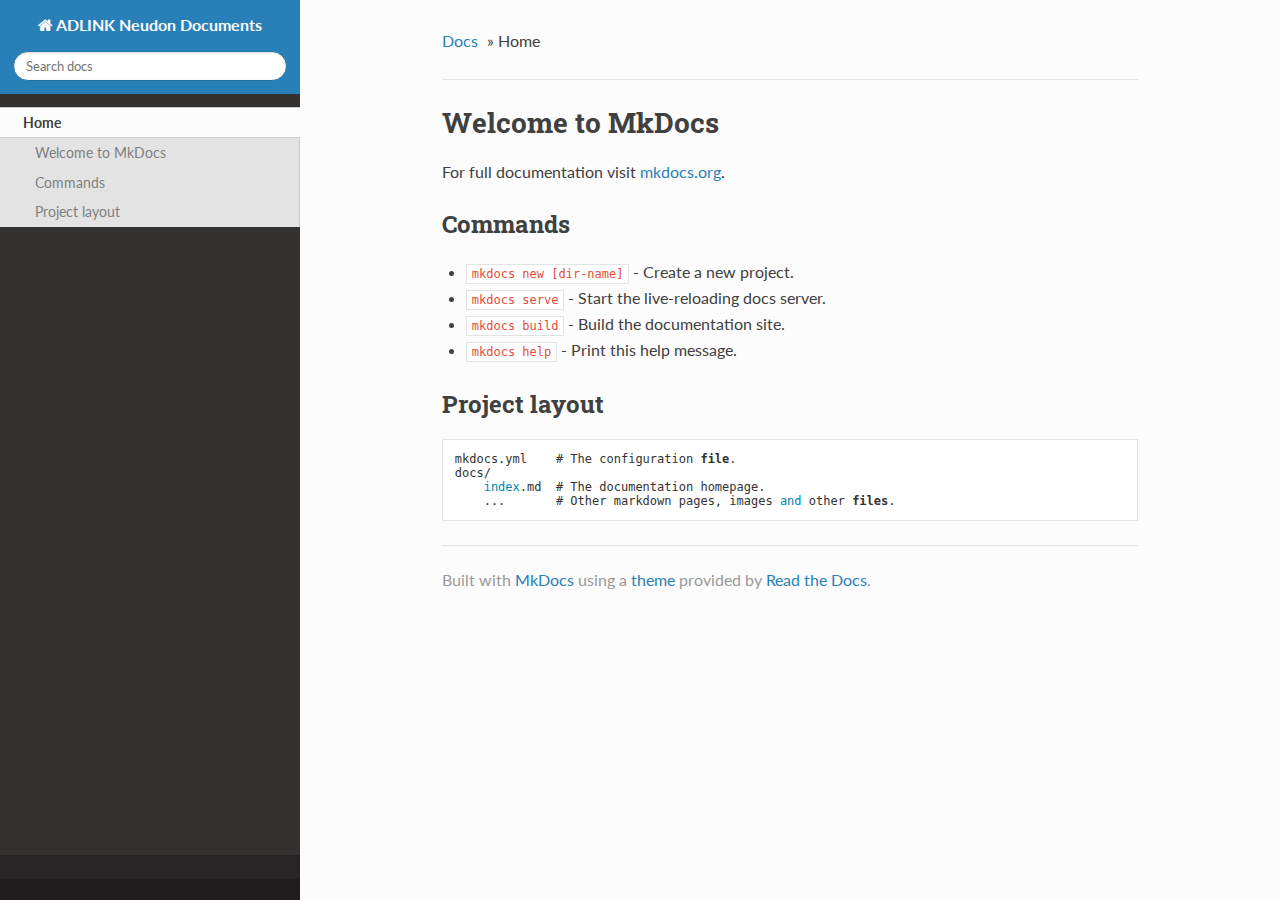
==== index.html @ 0095a9e8 "Deployed d534097 with MkDocs version: 0.17.3" ====
<!DOCTYPE html>
<!--[if IE 8]><html class="no-js lt-ie9" lang="en" > <![endif]-->
<!--[if gt IE 8]><!--> <html class="no-js" lang="en" > <!--<![endif]-->
<head>
  <meta charset="utf-8">
  <meta http-equiv="X-UA-Compatible" content="IE=edge">
  <meta name="viewport" content="width=device-width, initial-scale=1.0">
  <meta name="description" content="None">
  
  <link rel="shortcut icon" href="./img/favicon.ico">
  <title>Home - ADLINK Neudon Documents</title>
  <link href='https://fonts.googleapis.com/css?family=Lato:400,700|Roboto+Slab:400,700|Inconsolata:400,700' rel='stylesheet' type='text/css'>

  <link rel="stylesheet" href="./css/theme.css" type="text/css" />
  <link rel="stylesheet" href="./css/theme_extra.css" type="text/css" />
  <link rel="stylesheet" href="./css/highlight.css">
  
  <script>
    // Current page data
    var mkdocs_page_name = "Home";
    var mkdocs_page_input_path = "index.md";
    var mkdocs_page_url = "/";
  </script>
  
  <script src="./js/jquery-2.1.1.min.js"></script>
  <script src="./js/modernizr-2.8.3.min.js"></script>
  <script type="text/javascript" src="./js/highlight.pack.js"></script> 
  
</head>

<body class="wy-body-for-nav" role="document">

  <div class="wy-grid-for-nav">

    
    <nav data-toggle="wy-nav-shift" class="wy-nav-side stickynav">
      <div class="wy-side-nav-search">
        <a href="." class="icon icon-home"> ADLINK Neudon Documents</a>
        <div role="search">
  <form id ="rtd-search-form" class="wy-form" action="./search.html" method="get">
    <input type="text" name="q" placeholder="Search docs" />
  </form>
</div>
      </div>

      <div class="wy-menu wy-menu-vertical" data-spy="affix" role="navigation" aria-label="main navigation">
	<ul class="current">
	  
          
            <li class="toctree-l1 current">
		
    <a class="current" href=".">Home</a>
    <ul class="subnav">
            
    <li class="toctree-l2"><a href="#welcome-to-mkdocs">Welcome to MkDocs</a></li>
    
        <ul>
        
            <li><a class="toctree-l3" href="#commands">Commands</a></li>
        
            <li><a class="toctree-l3" href="#project-layout">Project layout</a></li>
        
        </ul>
    

    </ul>
	    </li>
          
        </ul>
      </div>
      &nbsp;
    </nav>

    <section data-toggle="wy-nav-shift" class="wy-nav-content-wrap">

      
      <nav class="wy-nav-top" role="navigation" aria-label="top navigation">
        <i data-toggle="wy-nav-top" class="fa fa-bars"></i>
        <a href=".">ADLINK Neudon Documents</a>
      </nav>

      
      <div class="wy-nav-content">
        <div class="rst-content">
          <div role="navigation" aria-label="breadcrumbs navigation">
  <ul class="wy-breadcrumbs">
    <li><a href=".">Docs</a> &raquo;</li>
    
      
    
    <li>Home</li>
    <li class="wy-breadcrumbs-aside">
      
    </li>
  </ul>
  <hr/>
</div>
          <div role="main">
            <div class="section">
              
                <h1 id="welcome-to-mkdocs">Welcome to MkDocs</h1>
<p>For full documentation visit <a href="http://mkdocs.org">mkdocs.org</a>.</p>
<h2 id="commands">Commands</h2>
<ul>
<li><code>mkdocs new [dir-name]</code> - Create a new project.</li>
<li><code>mkdocs serve</code> - Start the live-reloading docs server.</li>
<li><code>mkdocs build</code> - Build the documentation site.</li>
<li><code>mkdocs help</code> - Print this help message.</li>
</ul>
<h2 id="project-layout">Project layout</h2>
<pre><code>mkdocs.yml    # The configuration file.
docs/
    index.md  # The documentation homepage.
    ...       # Other markdown pages, images and other files.
</code></pre>
              
            </div>
          </div>
          <footer>
  

  <hr/>

  <div role="contentinfo">
    <!-- Copyright etc -->
    
  </div>

  Built with <a href="http://www.mkdocs.org">MkDocs</a> using a <a href="https://github.com/snide/sphinx_rtd_theme">theme</a> provided by <a href="https://readthedocs.org">Read the Docs</a>.
</footer>
      
        </div>
      </div>

    </section>

  </div>

  <div class="rst-versions" role="note" style="cursor: pointer">
    <span class="rst-current-version" data-toggle="rst-current-version">
      
      
      
    </span>
</div>
    <script>var base_url = '.';</script>
    <script src="./js/theme.js"></script>
      <script src="./search/require.js"></script>
      <script src="./search/search.js"></script>

</body>
</html>

<!--
MkDocs version : 0.17.3
Build Date UTC : 2018-05-11 03:32:54
-->
---- css/theme.css ----
/*
 * This file is copied from the upstream ReadTheDocs Sphinx
 * theme. To aid upgradability this file should *not* be edited.
 * modifications we need should be included in theme_extra.css.
 *
 * https://github.com/rtfd/readthedocs.org/blob/master/readthedocs/core/static/core/css/theme.css
 */

*{-webkit-box-sizing:border-box;-moz-box-sizing:border-box;box-sizing:border-box}article,aside,details,figcaption,figure,footer,header,hgroup,nav,section{display:block}audio,canvas,video{display:inline-block;*display:inline;*zoom:1}audio:not([controls]){display:none}[hidden]{display:none}*{-webkit-box-sizing:border-box;-moz-box-sizing:border-box;box-sizing:border-box}html{font-size:100%;-webkit-text-size-adjust:100%;-ms-text-size-adjust:100%}body{margin:0}a:hover,a:active{outline:0}abbr[title]{border-bottom:1px dotted}b,strong{font-weight:bold}blockquote{margin:0}dfn{font-style:italic}ins{background:#ff9;color:#000;text-decoration:none}mark{background:#ff0;color:#000;font-style:italic;font-weight:bold}pre,code,.rst-content tt,kbd,samp{font-family:monospace,serif;_font-family:"courier new",monospace;font-size:1em}pre{white-space:pre}q{quotes:none}q:before,q:after{content:"";content:none}small{font-size:85%}sub,sup{font-size:75%;line-height:0;position:relative;vertical-align:baseline}sup{top:-0.5em}sub{bottom:-0.25em}ul,ol,dl{margin:0;padding:0;list-style:none;list-style-image:none}li{list-style:none}dd{margin:0}img{border:0;-ms-interpolation-mode:bicubic;vertical-align:middle;max-width:100%}svg:not(:root){overflow:hidden}figure{margin:0}form{margin:0}fieldset{border:0;margin:0;padding:0}label{cursor:pointer}legend{border:0;*margin-left:-7px;padding:0;white-space:normal}button,input,select,textarea{font-size:100%;margin:0;vertical-align:baseline;*vertical-align:middle}button,input{line-height:normal}button,input[type="button"],input[type="reset"],input[type="submit"]{cursor:pointer;-webkit-appearance:button;*overflow:visible}button[disabled],input[disabled]{cursor:default}input[type="checkbox"],input[type="radio"]{box-sizing:border-box;padding:0;*width:13px;*height:13px}input[type="search"]{-webkit-appearance:textfield;-moz-box-sizing:content-box;-webkit-box-sizing:content-box;box-sizing:content-box}input[type="search"]::-webkit-search-decoration,input[type="search"]::-webkit-search-cancel-button{-webkit-appearance:none}button::-moz-focus-inner,input::-moz-focus-inner{border:0;padding:0}textarea{overflow:auto;vertical-align:top;resize:vertical}table{border-collapse:collapse;border-spacing:0}td{vertical-align:top}.chromeframe{margin:0.2em 0;background:#ccc;color:#000;padding:0.2em 0}.ir{display:block;border:0;text-indent:-999em;overflow:hidden;background-color:transparent;background-repeat:no-repeat;text-align:left;direction:ltr;*line-height:0}.ir br{display:none}.hidden{display:none !important;visibility:hidden}.visuallyhidden{border:0;clip:rect(0 0 0 0);height:1px;margin:-1px;overflow:hidden;padding:0;position:absolute;width:1px}.visuallyhidden.focusable:active,.visuallyhidden.focusable:focus{clip:auto;height:auto;margin:0;overflow:visible;position:static;width:auto}.invisible{visibility:hidden}.relative{position:relative}big,small{font-size:100%}@media print{html,body,section{background:none !important}*{box-shadow:none !important;text-shadow:none !important;filter:none !important;-ms-filter:none !important}a,a:visited{text-decoration:underline}.ir a:after,a[href^="javascript:"]:after,a[href^="#"]:after{content:""}pre,blockquote{page-break-inside:avoid}thead{display:table-header-group}tr,img{page-break-inside:avoid}img{max-width:100% !important}@page{margin:0.5cm}p,h2,h3{orphans:3;widows:3}h2,h3{page-break-after:avoid}}.fa:before,.rst-content .admonition-title:before,.rst-content h1 .headerlink:before,.rst-content h2 .headerlink:before,.rst-content h3 .headerlink:before,.rst-content h4 .headerlink:before,.rst-content h5 .headerlink:before,.rst-content h6 .headerlink:before,.rst-content dl dt .headerlink:before,.icon:before,.wy-dropdown .caret:before,.wy-inline-validate.wy-inline-validate-success .wy-input-context:before,.wy-inline-validate.wy-inline-validate-danger .wy-input-context:before,.wy-inline-validate.wy-inline-validate-warning .wy-input-context:before,.wy-inline-validate.wy-inline-validate-info .wy-input-context:before,.wy-alert,.rst-content .note,.rst-content .attention,.rst-content .caution,.rst-content .danger,.rst-content .error,.rst-content .hint,.rst-content .important,.rst-content .tip,.rst-content .warning,.rst-content .seealso,.rst-content .admonition-todo,.btn,input[type="text"],input[type="password"],input[type="email"],input[type="url"],input[type="date"],input[type="month"],input[type="time"],input[type="datetime"],input[type="datetime-local"],input[type="week"],input[type="number"],input[type="search"],input[type="tel"],input[type="color"],select,textarea,.wy-menu-vertical li.on a,.wy-menu-vertical li.current>a,.wy-side-nav-search>a,.wy-side-nav-search .wy-dropdown>a,.wy-nav-top a{-webkit-font-smoothing:antialiased}.clearfix{*zoom:1}.clearfix:before,.clearfix:after{display:table;content:""}.clearfix:after{clear:both}/*!
 *  Font Awesome 4.1.0 by @davegandy - http://fontawesome.io - @fontawesome
 *  License - http://fontawesome.io/license (Font: SIL OFL 1.1, CSS: MIT License)
 */@font-face{font-family:'FontAwesome';src:url("../fonts/fontawesome-webfont.eot?v=4.1.0");src:url("../fonts/fontawesome-webfont.eot?#iefix&v=4.1.0") format("embedded-opentype"),url("../fonts/fontawesome-webfont.woff?v=4.1.0") format("woff"),url("../fonts/fontawesome-webfont.ttf?v=4.1.0") format("truetype"),url("../fonts/fontawesome-webfont.svg?v=4.1.0#fontawesomeregular") format("svg");font-weight:normal;font-style:normal}.fa,.rst-content .admonition-title,.rst-content h1 .headerlink,.rst-content h2 .headerlink,.rst-content h3 .headerlink,.rst-content h4 .headerlink,.rst-content h5 .headerlink,.rst-content h6 .headerlink,.rst-content dl dt .headerlink,.icon{display:inline-block;font-family:FontAwesome;font-style:normal;font-weight:normal;line-height:1;-webkit-font-smoothing:antialiased;-moz-osx-font-smoothing:grayscale}.fa-lg{font-size:1.33333em;line-height:0.75em;vertical-align:-15%}.fa-2x{font-size:2em}.fa-3x{font-size:3em}.fa-4x{font-size:4em}.fa-5x{font-size:5em}.fa-fw{width:1.28571em;text-align:center}.fa-ul{padding-left:0;margin-left:2.14286em;list-style-type:none}.fa-ul>li{position:relative}.fa-li{position:absolute;left:-2.14286em;width:2.14286em;top:0.14286em;text-align:center}.fa-li.fa-lg{left:-1.85714em}.fa-border{padding:.2em .25em .15em;border:solid 0.08em #eee;border-radius:.1em}.pull-right{float:right}.pull-left{float:left}.fa.pull-left,.rst-content .pull-left.admonition-title,.rst-content h1 .pull-left.headerlink,.rst-content h2 .pull-left.headerlink,.rst-content h3 .pull-left.headerlink,.rst-content h4 .pull-left.headerlink,.rst-content h5 .pull-left.headerlink,.rst-content h6 .pull-left.headerlink,.rst-content dl dt .pull-left.headerlink,.pull-left.icon{margin-right:.3em}.fa.pull-right,.rst-content .pull-right.admonition-title,.rst-content h1 .pull-right.headerlink,.rst-content h2 .pull-right.headerlink,.rst-content h3 .pull-right.headerlink,.rst-content h4 .pull-right.headerlink,.rst-content h5 .pull-right.headerlink,.rst-content h6 .pull-right.headerlink,.rst-content dl dt .pull-right.headerlink,.pull-right.icon{margin-left:.3em}.fa-spin{-webkit-animation:spin 2s infinite linear;-moz-animation:spin 2s infinite linear;-o-animation:spin 2s infinite linear;animation:spin 2s infinite linear}@-moz-keyframes spin{0%{-moz-transform:rotate(0deg)}100%{-moz-transform:rotate(359deg)}}@-webkit-keyframes spin{0%{-webkit-transform:rotate(0deg)}100%{-webkit-transform:rotate(359deg)}}@-o-keyframes spin{0%{-o-transform:rotate(0deg)}100%{-o-transform:rotate(359deg)}}@keyframes spin{0%{-webkit-transform:rotate(0deg);transform:rotate(0deg)}100%{-webkit-transform:rotate(359deg);transform:rotate(359deg)}}.fa-rotate-90{filter:progid:DXImageTransform.Microsoft.BasicImage(rotation=1);-webkit-transform:rotate(90deg);-moz-transform:rotate(90deg);-ms-transform:rotate(90deg);-o-transform:rotate(90deg);transform:rotate(90deg)}.fa-rotate-180{filter:progid:DXImageTransform.Microsoft.BasicImage(rotation=2);-webkit-transform:rotate(180deg);-moz-transform:rotate(180deg);-ms-transform:rotate(180deg);-o-transform:rotate(180deg);transform:rotate(180deg)}.fa-rotate-270{filter:progid:DXImageTransform.Microsoft.BasicImage(rotation=3);-webkit-transform:rotate(270deg);-moz-transform:rotate(270deg);-ms-transform:rotate(270deg);-o-transform:rotate(270deg);transform:rotate(270deg)}.fa-flip-horizontal{filter:progid:DXImageTransform.Microsoft.BasicImage(rotation=0);-webkit-transform:scale(-1, 1);-moz-transform:scale(-1, 1);-ms-transform:scale(-1, 1);-o-transform:scale(-1, 1);transform:scale(-1, 1)}.fa-flip-vertical{filter:progid:DXImageTransform.Microsoft.BasicImage(rotation=2);-webkit-transform:scale(1, -1);-moz-transform:scale(1, -1);-ms-transform:scale(1, -1);-o-transform:scale(1, -1);transform:scale(1, -1)}.fa-stack{position:relative;display:inline-block;width:2em;height:2em;line-height:2em;vertical-align:middle}.fa-stack-1x,.fa-stack-2x{position:absolute;left:0;width:100%;text-align:center}.fa-stack-1x{line-height:inherit}.fa-stack-2x{font-size:2em}.fa-inverse{color:#fff}.fa-glass:before{content:""}.fa-music:before{content:""}.fa-search:before,.icon-search:before{content:""}.fa-envelope-o:before{content:""}.fa-heart:before{content:""}.fa-star:before{content:""}.fa-star-o:before{content:""}.fa-user:before{content:""}.fa-film:before{content:""}.fa-th-large:before{content:""}.fa-th:before{content:""}.fa-th-list:before{content:""}.fa-check:before{content:""}.fa-times:before{content:""}.fa-search-plus:before{content:""}.fa-search-minus:before{content:""}.fa-power-off:before{content:""}.fa-signal:before{content:""}.fa-gear:before,.fa-cog:before{content:""}.fa-trash-o:before{content:""}.fa-home:before,.icon-home:before{content:""}.fa-file-o:before{content:""}.fa-clock-o:before{content:""}.fa-road:before{content:""}.fa-download:before{content:""}.fa-arrow-circle-o-down:before{content:""}.fa-arrow-circle-o-up:before{content:""}.fa-inbox:before{content:""}.fa-play-circle-o:before{content:""}.fa-rotate-right:before,.fa-repeat:before{content:""}.fa-refresh:before{content:""}.fa-list-alt:before{content:""}.fa-lock:before{content:""}.fa-flag:before{content:""}.fa-headphones:before{content:""}.fa-volume-off:before{content:""}.fa-volume-down:before{content:""}.fa-volume-up:before{content:""}.fa-qrcode:before{content:""}.fa-barcode:before{content:""}.fa-tag:before{content:""}.fa-tags:before{content:""}.fa-book:before,.icon-book:before{content:""}.fa-bookmark:before{content:""}.fa-print:before{content:""}.fa-camera:before{content:""}.fa-font:before{content:""}.fa-bold:before{content:""}.fa-italic:before{content:""}.fa-text-height:before{content:""}.fa-text-width:before{content:""}.fa-align-left:before{content:""}.fa-align-center:before{content:""}.fa-align-right:before{content:""}.fa-align-justify:before{content:""}.fa-list:before{content:""}.fa-dedent:before,.fa-outdent:before{content:""}.fa-indent:before{content:""}.fa-video-camera:before{content:""}.fa-photo:before,.fa-image:before,.fa-picture-o:before{content:""}.fa-pencil:before{content:""}.fa-map-marker:before{content:""}.fa-adjust:before{content:""}.fa-tint:before{content:""}.fa-edit:before,.fa-pencil-square-o:before{content:""}.fa-share-square-o:before{content:""}.fa-check-square-o:before{content:""}.fa-arrows:before{content:""}.fa-step-backward:before{content:""}.fa-fast-backward:before{content:""}.fa-backward:before{content:""}.fa-play:before{content:""}.fa-pause:before{content:""}.fa-stop:before{content:""}.fa-forward:before{content:""}.fa-fast-forward:before{content:""}.fa-step-forward:before{content:""}.fa-eject:before{content:""}.fa-chevron-left:before{content:""}.fa-chevron-right:before{content:""}.fa-plus-circle:before{content:""}.fa-minus-circle:before{content:""}.fa-times-circle:before,.wy-inline-validate.wy-inline-validate-danger .wy-input-context:before{content:""}.fa-check-circle:before,.wy-inline-validate.wy-inline-validate-success .wy-input-context:before{content:""}.fa-question-circle:before{content:""}.fa-info-circle:before{content:""}.fa-crosshairs:before{content:""}.fa-times-circle-o:before{content:""}.fa-check-circle-o:before{content:""}.fa-ban:before{content:""}.fa-arrow-left:before{content:""}.fa-arrow-right:before{content:""}.fa-arrow-up:before{content:""}.fa-arrow-down:before{content:""}.fa-mail-forward:before,.fa-share:before{content:""}.fa-expand:before{content:""}.fa-compress:before{content:""}.fa-plus:before{content:""}.fa-minus:before{content:""}.fa-asterisk:before{content:""}.fa-exclamation-circle:before,.wy-inline-validate.wy-inline-validate-warning .wy-input-context:before,.wy-inline-validate.wy-inline-validate-info .wy-input-context:before,.rst-content .admonition-title:before{content:""}.fa-gift:before{content:""}.fa-leaf:before{content:""}.fa-fire:before,.icon-fire:before{content:""}.fa-eye:before{content:""}.fa-eye-slash:before{content:""}.fa-warning:before,.fa-exclamation-triangle:before{content:""}.fa-plane:before{content:""}.fa-calendar:before{content:""}.fa-random:before{content:""}.fa-comment:before{content:""}.fa-magnet:before{content:""}.fa-chevron-up:before{content:""}.fa-chevron-down:before{content:""}.fa-retweet:before{content:""}.fa-shopping-cart:before{content:""}.fa-folder:before{content:""}.fa-folder-open:before{content:""}.fa-arrows-v:before{content:""}.fa-arrows-h:before{content:""}.fa-bar-chart-o:before{content:""}.fa-twitter-square:before{content:""}.fa-facebook-square:before{content:""}.fa-camera-retro:before{content:""}.fa-key:before{content:""}.fa-gears:before,.fa-cogs:before{content:""}.fa-comments:before{content:""}.fa-thumbs-o-up:before{content:""}.fa-thumbs-o-down:before{content:""}.fa-star-half:before{content:""}.fa-heart-o:before{content:""}.fa-sign-out:before{content:""}.fa-linkedin-square:before{content:""}.fa-thumb-tack:before{content:""}.fa-external-link:before{content:""}.fa-sign-in:before{content:""}.fa-trophy:before{content:""}.fa-github-square:before{content:""}.fa-upload:before{content:""}.fa-lemon-o:before{content:""}.fa-phone:before{content:""}.fa-square-o:before{content:""}.fa-bookmark-o:before{content:""}.fa-phone-square:before{content:""}.fa-twitter:before{content:""}.fa-facebook:before{content:""}.fa-github:before,.icon-github:before{content:""}.fa-unlock:before{content:""}.fa-credit-card:before{content:""}.fa-rss:before{content:""}.fa-hdd-o:before{content:""}.fa-bullhorn:before{content:""}.fa-bell:before{content:""}.fa-certificate:before{content:""}.fa-hand-o-right:before{content:""}.fa-hand-o-left:before{content:""}.fa-hand-o-up:before{content:""}.fa-hand-o-down:before{content:""}.fa-arrow-circle-left:before,.icon-circle-arrow-left:before{content:""}.fa-arrow-circle-right:before,.icon-circle-arrow-right:before{content:""}.fa-arrow-circle-up:before{content:""}.fa-arrow-circle-down:before{content:""}.fa-globe:before{content:""}.fa-wrench:before{content:""}.fa-tasks:before{content:""}.fa-filter:before{content:""}.fa-briefcase:before{content:""}.fa-arrows-alt:before{content:""}.fa-group:before,.fa-users:before{content:""}.fa-chain:before,.fa-link:before,.icon-link:before{content:""}.fa-cloud:before{content:""}.fa-flask:before{content:""}.fa-cut:before,.fa-scissors:before{content:""}.fa-copy:before,.fa-files-o:before{content:""}.fa-paperclip:before{content:""}.fa-save:before,.fa-floppy-o:before{content:""}.fa-square:before{content:""}.fa-navicon:before,.fa-reorder:before,.fa-bars:before{content:""}.fa-list-ul:before{content:""}.fa-list-ol:before{content:""}.fa-strikethrough:before{content:""}.fa-underline:before{content:""}.fa-table:before{content:""}.fa-magic:before{content:""}.fa-truck:before{content:""}.fa-pinterest:before{content:""}.fa-pinterest-square:before{content:""}.fa-google-plus-square:before{content:""}.fa-google-plus:before{content:""}.fa-money:before{content:""}.fa-caret-down:before,.wy-dropdown .caret:before,.icon-caret-down:before{content:""}.fa-caret-up:before{content:""}.fa-caret-left:before{content:""}.fa-caret-right:before{content:""}.fa-columns:before{content:""}.fa-unsorted:before,.fa-sort:before{content:""}.fa-sort-down:before,.fa-sort-desc:before{content:""}.fa-sort-up:before,.fa-sort-asc:before{content:""}.fa-envelope:before{content:""}.fa-linkedin:before{content:""}.fa-rotate-left:before,.fa-undo:before{content:""}.fa-legal:before,.fa-gavel:before{content:""}.fa-dashboard:before,.fa-tachometer:before{content:""}.fa-comment-o:before{content:""}.fa-comments-o:before{content:""}.fa-flash:before,.fa-bolt:before{content:""}.fa-sitemap:before{content:""}.fa-umbrella:before{content:""}.fa-paste:before,.fa-clipboard:before{content:""}.fa-lightbulb-o:before{content:""}.fa-exchange:before{content:""}.fa-cloud-download:before{content:""}.fa-cloud-upload:before{content:""}.fa-user-md:before{content:""}.fa-stethoscope:before{content:""}.fa-suitcase:before{content:""}.fa-bell-o:before{content:""}.fa-coffee:before{content:""}.fa-cutlery:before{content:""}.fa-file-text-o:before{content:""}.fa-building-o:before{content:""}.fa-hospital-o:before{content:""}.fa-ambulance:before{content:""}.fa-medkit:before{content:""}.fa-fighter-jet:before{content:""}.fa-beer:before{content:""}.fa-h-square:before{content:""}.fa-plus-square:before{content:""}.fa-angle-double-left:before{content:""}.fa-angle-double-right:before{content:""}.fa-angle-double-up:before{content:""}.fa-angle-double-down:before{content:""}.fa-angle-left:before{content:""}.fa-angle-right:before{content:""}.fa-angle-up:before{content:""}.fa-angle-down:before{content:""}.fa-desktop:before{content:""}.fa-laptop:before{content:""}.fa-tablet:before{content:""}.fa-mobile-phone:before,.fa-mobile:before{content:""}.fa-circle-o:before{content:""}.fa-quote-left:before{content:""}.fa-quote-right:before{content:""}.fa-spinner:before{content:""}.fa-circle:before{content:""}.fa-mail-reply:before,.fa-reply:before{content:""}.fa-github-alt:before{content:""}.fa-folder-o:before{content:""}.fa-folder-open-o:before{content:""}.fa-smile-o:before{content:""}.fa-frown-o:before{content:""}.fa-meh-o:before{content:""}.fa-gamepad:before{content:""}.fa-keyboard-o:before{content:""}.fa-flag-o:before{content:""}.fa-flag-checkered:before{content:""}.fa-terminal:before{content:""}.fa-code:before{content:""}.fa-mail-reply-all:before,.fa-reply-all:before{content:""}.fa-star-half-empty:before,.fa-star-half-full:before,.fa-star-half-o:before{content:""}.fa-location-arrow:before{content:""}.fa-crop:before{content:""}.fa-code-fork:before{content:""}.fa-unlink:before,.fa-chain-broken:before{content:""}.fa-question:before{content:""}.fa-info:before{content:""}.fa-exclamation:before{content:""}.fa-superscript:before{content:""}.fa-subscript:before{content:""}.fa-eraser:before{content:""}.fa-puzzle-piece:before{content:""}.fa-microphone:before{content:""}.fa-microphone-slash:before{content:""}.fa-shield:before{content:""}.fa-calendar-o:before{content:""}.fa-fire-extinguisher:before{content:""}.fa-rocket:before{content:""}.fa-maxcdn:before{content:""}.fa-chevron-circle-left:before{content:""}.fa-chevron-circle-right:before{content:""}.fa-chevron-circle-up:before{content:""}.fa-chevron-circle-down:before{content:""}.fa-html5:before{content:""}.fa-css3:before{content:""}.fa-anchor:before{content:""}.fa-unlock-alt:before{content:""}.fa-bullseye:before{content:""}.fa-ellipsis-h:before{content:""}.fa-ellipsis-v:before{content:""}.fa-rss-square:before{content:""}.fa-play-circle:before{content:""}.fa-ticket:before{content:""}.fa-minus-square:before{content:""}.fa-minus-square-o:before{content:""}.fa-level-up:before{content:""}.fa-level-down:before{content:""}.fa-check-square:before{content:""}.fa-pencil-square:before{content:""}.fa-external-link-square:before{content:""}.fa-share-square:before{content:""}.fa-compass:before{content:""}.fa-toggle-down:before,.fa-caret-square-o-down:before{content:""}.fa-toggle-up:before,.fa-caret-square-o-up:before{content:""}.fa-toggle-right:before,.fa-caret-square-o-right:before{content:""}.fa-euro:before,.fa-eur:before{content:""}.fa-gbp:before{content:""}.fa-dollar:before,.fa-usd:before{content:""}.fa-rupee:before,.fa-inr:before{content:""}.fa-cny:before,.fa-rmb:before,.fa-yen:before,.fa-jpy:before{content:""}.fa-ruble:before,.fa-rouble:before,.fa-rub:before{content:""}.fa-won:before,.fa-krw:before{content:""}.fa-bitcoin:before,.fa-btc:before{content:""}.fa-file:before{content:""}.fa-file-text:before{content:""}.fa-sort-alpha-asc:before{content:""}.fa-sort-alpha-desc:before{content:""}.fa-sort-amount-asc:before{content:""}.fa-sort-amount-desc:before{content:""}.fa-sort-numeric-asc:before{content:""}.fa-sort-numeric-desc:before{content:""}.fa-thumbs-up:before{content:""}.fa-thumbs-down:before{content:""}.fa-youtube-square:before{content:""}.fa-youtube:before{content:""}.fa-xing:before{content:""}.fa-xing-square:before{content:""}.fa-youtube-play:before{content:""}.fa-dropbox:before{content:""}.fa-stack-overflow:before{content:""}.fa-instagram:before{content:""}.fa-flickr:before{content:""}.fa-adn:before{content:""}.fa-bitbucket:before,.icon-bitbucket:before{content:""}.fa-bitbucket-square:before{content:""}.fa-tumblr:before{content:""}.fa-tumblr-square:before{content:""}.fa-long-arrow-down:before{content:""}.fa-long-arrow-up:before{content:""}.fa-long-arrow-left:before{content:""}.fa-long-arrow-right:before{content:""}.fa-apple:before{content:""}.fa-windows:before{content:""}.fa-android:before{content:""}.fa-linux:before{content:""}.fa-dribbble:before{content:""}.fa-skype:before{content:""}.fa-foursquare:before{content:""}.fa-trello:before{content:""}.fa-female:before{content:""}.fa-male:before{content:""}.fa-gittip:before{content:""}.fa-sun-o:before{content:""}.fa-moon-o:before{content:""}.fa-archive:before{content:""}.fa-bug:before{content:""}.fa-vk:before{content:""}.fa-weibo:before{content:""}.fa-renren:before{content:""}.fa-pagelines:before{content:""}.fa-stack-exchange:before{content:""}.fa-arrow-circle-o-right:before{content:""}.fa-arrow-circle-o-left:before{content:""}.fa-toggle-left:before,.fa-caret-square-o-left:before{content:""}.fa-dot-circle-o:before{content:""}.fa-wheelchair:before{content:""}.fa-vimeo-square:before{content:""}.fa-turkish-lira:before,.fa-try:before{content:""}.fa-plus-square-o:before{content:""}.fa-space-shuttle:before{content:""}.fa-slack:before{content:""}.fa-envelope-square:before{content:""}.fa-wordpress:before{content:""}.fa-openid:before{content:""}.fa-institution:before,.fa-bank:before,.fa-university:before{content:""}.fa-mortar-board:before,.fa-graduation-cap:before{content:""}.fa-yahoo:before{content:""}.fa-google:before{content:""}.fa-reddit:before{content:""}.fa-reddit-square:before{content:""}.fa-stumbleupon-circle:before{content:""}.fa-stumbleupon:before{content:""}.fa-delicious:before{content:""}.fa-digg:before{content:""}.fa-pied-piper-square:before,.fa-pied-piper:before{content:""}.fa-pied-piper-alt:before{content:""}.fa-drupal:before{content:""}.fa-joomla:before{content:""}.fa-language:before{content:""}.fa-fax:before{content:""}.fa-building:before{content:""}.fa-child:before{content:""}.fa-paw:before{content:""}.fa-spoon:before{content:""}.fa-cube:before{content:""}.fa-cubes:before{content:""}.fa-behance:before{content:""}.fa-behance-square:before{content:""}.fa-steam:before{content:""}.fa-steam-square:before{content:""}.fa-recycle:before{content:""}.fa-automobile:before,.fa-car:before{content:""}.fa-cab:before,.fa-taxi:before{content:""}.fa-tree:before{content:""}.fa-spotify:before{content:""}.fa-deviantart:before{content:""}.fa-soundcloud:before{content:""}.fa-database:before{content:""}.fa-file-pdf-o:before{content:""}.fa-file-word-o:before{content:""}.fa-file-excel-o:before{content:""}.fa-file-powerpoint-o:before{content:""}.fa-file-photo-o:before,.fa-file-picture-o:before,.fa-file-image-o:before{content:""}.fa-file-zip-o:before,.fa-file-archive-o:before{content:""}.fa-file-sound-o:before,.fa-file-audio-o:before{content:""}.fa-file-movie-o:before,.fa-file-video-o:before{content:""}.fa-file-code-o:before{content:""}.fa-vine:before{content:""}.fa-codepen:before{content:""}.fa-jsfiddle:before{content:""}.fa-life-bouy:before,.fa-life-saver:before,.fa-support:before,.fa-life-ring:before{content:""}.fa-circle-o-notch:before{content:""}.fa-ra:before,.fa-rebel:before{content:""}.fa-ge:before,.fa-empire:before{content:""}.fa-git-square:before{content:""}.fa-git:before{content:""}.fa-hacker-news:before{content:""}.fa-tencent-weibo:before{content:""}.fa-qq:before{content:""}.fa-wechat:before,.fa-weixin:before{content:""}.fa-send:before,.fa-paper-plane:before{content:""}.fa-send-o:before,.fa-paper-plane-o:before{content:""}.fa-history:before{content:""}.fa-circle-thin:before{content:""}.fa-header:before{content:""}.fa-paragraph:before{content:""}.fa-sliders:before{content:""}.fa-share-alt:before{content:""}.fa-share-alt-square:before{content:""}.fa-bomb:before{content:""}.fa,.rst-content .admonition-title,.rst-content h1 .headerlink,.rst-content h2 .headerlink,.rst-content h3 .headerlink,.rst-content h4 .headerlink,.rst-content h5 .headerlink,.rst-content h6 .headerlink,.rst-content dl dt .headerlink,.icon,.wy-dropdown .caret,.wy-inline-validate.wy-inline-validate-success .wy-input-context,.wy-inline-validate.wy-inline-validate-danger .wy-input-context,.wy-inline-validate.wy-inline-validate-warning .wy-input-context,.wy-inline-validate.wy-inline-validate-info .wy-input-context{font-family:inherit}.fa:before,.rst-content .admonition-title:before,.rst-content h1 .headerlink:before,.rst-content h2 .headerlink:before,.rst-content h3 .headerlink:before,.rst-content h4 .headerlink:before,.rst-content h5 .headerlink:before,.rst-content h6 .headerlink:before,.rst-content dl dt .headerlink:before,.icon:before,.wy-dropdown .caret:before,.wy-inline-validate.wy-inline-validate-success .wy-input-context:before,.wy-inline-validate.wy-inline-validate-danger .wy-input-context:before,.wy-inline-validate.wy-inline-validate-warning .wy-input-context:before,.wy-inline-validate.wy-inline-validate-info .wy-input-context:before{font-family:"FontAwesome";display:inline-block;font-style:normal;font-weight:normal;line-height:1;text-decoration:inherit}a .fa,a .rst-content .admonition-title,.rst-content a .admonition-title,a .rst-content h1 .headerlink,.rst-content h1 a .headerlink,a .rst-content h2 .headerlink,.rst-content h2 a .headerlink,a .rst-content h3 .headerlink,.rst-content h3 a .headerlink,a .rst-content h4 .headerlink,.rst-content h4 a .headerlink,a .rst-content h5 .headerlink,.rst-content h5 a .headerlink,a .rst-content h6 .headerlink,.rst-content h6 a .headerlink,a .rst-content dl dt .headerlink,.rst-content dl dt a .headerlink,a .icon{display:inline-block;text-decoration:inherit}.btn .fa,.btn .rst-content .admonition-title,.rst-content .btn .admonition-title,.btn .rst-content h1 .headerlink,.rst-content h1 .btn .headerlink,.btn .rst-content h2 .headerlink,.rst-content h2 .btn .headerlink,.btn .rst-content h3 .headerlink,.rst-content h3 .btn .headerlink,.btn .rst-content h4 .headerlink,.rst-content h4 .btn .headerlink,.btn .rst-content h5 .headerlink,.rst-content h5 .btn .headerlink,.btn .rst-content h6 .headerlink,.rst-content h6 .btn .headerlink,.btn .rst-content dl dt .headerlink,.rst-content dl dt .btn .headerlink,.btn .icon,.nav .fa,.nav .rst-content .admonition-title,.rst-content .nav .admonition-title,.nav .rst-content h1 .headerlink,.rst-content h1 .nav .headerlink,.nav .rst-content h2 .headerlink,.rst-content h2 .nav .headerlink,.nav .rst-content h3 .headerlink,.rst-content h3 .nav .headerlink,.nav .rst-content h4 .headerlink,.rst-content h4 .nav .headerlink,.nav .rst-content h5 .headerlink,.rst-content h5 .nav .headerlink,.nav .rst-content h6 .headerlink,.rst-content h6 .nav .headerlink,.nav .rst-content dl dt .headerlink,.rst-content dl dt .nav .headerlink,.nav .icon{display:inline}.btn .fa.fa-large,.btn .rst-content .fa-large.admonition-title,.rst-content .btn .fa-large.admonition-title,.btn .rst-content h1 .fa-large.headerlink,.rst-content h1 .btn .fa-large.headerlink,.btn .rst-content h2 .fa-large.headerlink,.rst-content h2 .btn .fa-large.headerlink,.btn .rst-content h3 .fa-large.headerlink,.rst-content h3 .btn .fa-large.headerlink,.btn .rst-content h4 .fa-large.headerlink,.rst-content h4 .btn .fa-large.headerlink,.btn .rst-content h5 .fa-large.headerlink,.rst-content h5 .btn .fa-large.headerlink,.btn .rst-content h6 .fa-large.headerlink,.rst-content h6 .btn .fa-large.headerlink,.btn .rst-content dl dt .fa-large.headerlink,.rst-content dl dt .btn .fa-large.headerlink,.btn .fa-large.icon,.nav .fa.fa-large,.nav .rst-content .fa-large.admonition-title,.rst-content .nav .fa-large.admonition-title,.nav .rst-content h1 .fa-large.headerlink,.rst-content h1 .nav .fa-large.headerlink,.nav .rst-content h2 .fa-large.headerlink,.rst-content h2 .nav .fa-large.headerlink,.nav .rst-content h3 .fa-large.headerlink,.rst-content h3 .nav .fa-large.headerlink,.nav .rst-content h4 .fa-large.headerlink,.rst-content h4 .nav .fa-large.headerlink,.nav .rst-content h5 .fa-large.headerlink,.rst-content h5 .nav .fa-large.headerlink,.nav .rst-content h6 .fa-large.headerlink,.rst-content h6 .nav .fa-large.headerlink,.nav .rst-content dl dt .fa-large.headerlink,.rst-content dl dt .nav .fa-large.headerlink,.nav .fa-large.icon{line-height:0.9em}.btn .fa.fa-spin,.btn .rst-content .fa-spin.admonition-title,.rst-content .btn .fa-spin.admonition-title,.btn .rst-content h1 .fa-spin.headerlink,.rst-content h1 .btn .fa-spin.headerlink,.btn .rst-content h2 .fa-spin.headerlink,.rst-content h2 .btn .fa-spin.headerlink,.btn .rst-content h3 .fa-spin.headerlink,.rst-content h3 .btn .fa-spin.headerlink,.btn .rst-content h4 .fa-spin.headerlink,.rst-content h4 .btn .fa-spin.headerlink,.btn .rst-content h5 .fa-spin.headerlink,.rst-content h5 .btn .fa-spin.headerlink,.btn .rst-content h6 .fa-spin.headerlink,.rst-content h6 .btn .fa-spin.headerlink,.btn .rst-content dl dt .fa-spin.headerlink,.rst-content dl dt .btn .fa-spin.headerlink,.btn .fa-spin.icon,.nav .fa.fa-spin,.nav .rst-content .fa-spin.admonition-title,.rst-content .nav .fa-spin.admonition-title,.nav .rst-content h1 .fa-spin.headerlink,.rst-content h1 .nav .fa-spin.headerlink,.nav .rst-content h2 .fa-spin.headerlink,.rst-content h2 .nav .fa-spin.headerlink,.nav .rst-content h3 .fa-spin.headerlink,.rst-content h3 .nav .fa-spin.headerlink,.nav .rst-content h4 .fa-spin.headerlink,.rst-content h4 .nav .fa-spin.headerlink,.nav .rst-content h5 .fa-spin.headerlink,.rst-content h5 .nav .fa-spin.headerlink,.nav .rst-content h6 .fa-spin.headerlink,.rst-content h6 .nav .fa-spin.headerlink,.nav .rst-content dl dt .fa-spin.headerlink,.rst-content dl dt .nav .fa-spin.headerlink,.nav .fa-spin.icon{display:inline-block}.btn.fa:before,.rst-content .btn.admonition-title:before,.rst-content h1 .btn.headerlink:before,.rst-content h2 .btn.headerlink:before,.rst-content h3 .btn.headerlink:before,.rst-content h4 .btn.headerlink:before,.rst-content h5 .btn.headerlink:before,.rst-content h6 .btn.headerlink:before,.rst-content dl dt .btn.headerlink:before,.btn.icon:before{opacity:0.5;-webkit-transition:opacity 0.05s ease-in;-moz-transition:opacity 0.05s ease-in;transition:opacity 0.05s ease-in}.btn.fa:hover:before,.rst-content .btn.admonition-title:hover:before,.rst-content h1 .btn.headerlink:hover:before,.rst-content h2 .btn.headerlink:hover:before,.rst-content h3 .btn.headerlink:hover:before,.rst-content h4 .btn.headerlink:hover:before,.rst-content h5 .btn.headerlink:hover:before,.rst-content h6 .btn.headerlink:hover:before,.rst-content dl dt .btn.headerlink:hover:before,.btn.icon:hover:before{opacity:1}.btn-mini .fa:before,.btn-mini .rst-content .admonition-title:before,.rst-content .btn-mini .admonition-title:before,.btn-mini .rst-content h1 .headerlink:before,.rst-content h1 .btn-mini .headerlink:before,.btn-mini .rst-content h2 .headerlink:before,.rst-content h2 .btn-mini .headerlink:before,.btn-mini .rst-content h3 .headerlink:before,.rst-content h3 .btn-mini .headerlink:before,.btn-mini .rst-content h4 .headerlink:before,.rst-content h4 .btn-mini .headerlink:before,.btn-mini .rst-content h5 .headerlink:before,.rst-content h5 .btn-mini .headerlink:before,.btn-mini .rst-content h6 .headerlink:before,.rst-content h6 .btn-mini .headerlink:before,.btn-mini .rst-content dl dt .headerlink:before,.rst-content dl dt .btn-mini .headerlink:before,.btn-mini .icon:before{font-size:14px;vertical-align:-15%}.wy-alert,.rst-content .note,.rst-content .attention,.rst-content .caution,.rst-content .danger,.rst-content .error,.rst-content .hint,.rst-content .important,.rst-content .tip,.rst-content .warning,.rst-content .seealso,.rst-content .admonition-todo{padding:12px;line-height:24px;margin-bottom:24px;background:#e7f2fa}.wy-alert-title,.rst-content .admonition-title{color:#fff;font-weight:bold;display:block;color:#fff;background:#6ab0de;margin:-12px;padding:6px 12px;margin-bottom:12px}.wy-alert.wy-alert-danger,.rst-content .wy-alert-danger.note,.rst-content .wy-alert-danger.attention,.rst-content .wy-alert-danger.caution,.rst-content .danger,.rst-content .error,.rst-content .wy-alert-danger.hint,.rst-content .wy-alert-danger.important,.rst-content .wy-alert-danger.tip,.rst-content .wy-alert-danger.warning,.rst-content .wy-alert-danger.seealso,.rst-content .wy-alert-danger.admonition-todo{background:#fdf3f2}.wy-alert.wy-alert-danger .wy-alert-title,.rst-content .wy-alert-danger.note .wy-alert-title,.rst-content .wy-alert-danger.attention .wy-alert-title,.rst-content .wy-alert-danger.caution .wy-alert-title,.rst-content .danger .wy-alert-title,.rst-content .error .wy-alert-title,.rst-content .wy-alert-danger.hint .wy-alert-title,.rst-content .wy-alert-danger.important .wy-alert-title,.rst-content .wy-alert-danger.tip .wy-alert-title,.rst-content .wy-alert-danger.warning .wy-alert-title,.rst-content .wy-alert-danger.seealso .wy-alert-title,.rst-content .wy-alert-danger.admonition-todo .wy-alert-title,.wy-alert.wy-alert-danger .rst-content .admonition-title,.rst-content .wy-alert.wy-alert-danger .admonition-title,.rst-content .wy-alert-danger.note .admonition-title,.rst-content .wy-alert-danger.attention .admonition-title,.rst-content .wy-alert-danger.caution .admonition-title,.rst-content .danger .admonition-title,.rst-content .error .admonition-title,.rst-content .wy-alert-danger.hint .admonition-title,.rst-content .wy-alert-danger.important .admonition-title,.rst-content .wy-alert-danger.tip .admonition-title,.rst-content .wy-alert-danger.warning .admonition-title,.rst-content .wy-alert-danger.seealso .admonition-title,.rst-content .wy-alert-danger.admonition-todo .admonition-title{background:#f29f97}.wy-alert.wy-alert-warning,.rst-content .wy-alert-warning.note,.rst-content .attention,.rst-content .caution,.rst-content .wy-alert-warning.danger,.rst-content .wy-alert-warning.error,.rst-content .wy-alert-warning.hint,.rst-content .wy-alert-warning.important,.rst-content .wy-alert-warning.tip,.rst-content .warning,.rst-content .wy-alert-warning.seealso,.rst-content .admonition-todo{background:#ffedcc}.wy-alert.wy-alert-warning .wy-alert-title,.rst-content .wy-alert-warning.note .wy-alert-title,.rst-content .attention .wy-alert-title,.rst-content .caution .wy-alert-title,.rst-content .wy-alert-warning.danger .wy-alert-title,.rst-content .wy-alert-warning.error .wy-alert-title,.rst-content .wy-alert-warning.hint .wy-alert-title,.rst-content .wy-alert-warning.important .wy-alert-title,.rst-content .wy-alert-warning.tip .wy-alert-title,.rst-content .warning .wy-alert-title,.rst-content .wy-alert-warning.seealso .wy-alert-title,.rst-content .admonition-todo .wy-alert-title,.wy-alert.wy-alert-warning .rst-content .admonition-title,.rst-content .wy-alert.wy-alert-warning .admonition-title,.rst-content .wy-alert-warning.note .admonition-title,.rst-content .attention .admonition-title,.rst-content .caution .admonition-title,.rst-content .wy-alert-warning.danger .admonition-title,.rst-content .wy-alert-warning.error .admonition-title,.rst-content .wy-alert-warning.hint .admonition-title,.rst-content .wy-alert-warning.important .admonition-title,.rst-content .wy-alert-warning.tip .admonition-title,.rst-content .warning .admonition-title,.rst-content .wy-alert-warning.seealso .admonition-title,.rst-content .admonition-todo .admonition-title{background:#f0b37e}.wy-alert.wy-alert-info,.rst-content .note,.rst-content .wy-alert-info.attention,.rst-content .wy-alert-info.caution,.rst-content .wy-alert-info.danger,.rst-content .wy-alert-info.error,.rst-content .wy-alert-info.hint,.rst-content .wy-alert-info.important,.rst-content .wy-alert-info.tip,.rst-content .wy-alert-info.warning,.rst-content .seealso,.rst-content .wy-alert-info.admonition-todo{background:#e7f2fa}.wy-alert.wy-alert-info .wy-alert-title,.rst-content .note .wy-alert-title,.rst-content .wy-alert-info.attention .wy-alert-title,.rst-content .wy-alert-info.caution .wy-alert-title,.rst-content .wy-alert-info.danger .wy-alert-title,.rst-content .wy-alert-info.error .wy-alert-title,.rst-content .wy-alert-info.hint .wy-alert-title,.rst-content .wy-alert-info.important .wy-alert-title,.rst-content .wy-alert-info.tip .wy-alert-title,.rst-content .wy-alert-info.warning .wy-alert-title,.rst-content .seealso .wy-alert-title,.rst-content .wy-alert-info.admonition-todo .wy-alert-title,.wy-alert.wy-alert-info .rst-content .admonition-title,.rst-content .wy-alert.wy-alert-info .admonition-title,.rst-content .note .admonition-title,.rst-content .wy-alert-info.attention .admonition-title,.rst-content .wy-alert-info.caution .admonition-title,.rst-content .wy-alert-info.danger .admonition-title,.rst-content .wy-alert-info.error .admonition-title,.rst-content .wy-alert-info.hint .admonition-title,.rst-content .wy-alert-info.important .admonition-title,.rst-content .wy-alert-info.tip .admonition-title,.rst-content .wy-alert-info.warning .admonition-title,.rst-content .seealso .admonition-title,.rst-content .wy-alert-info.admonition-todo .admonition-title{background:#6ab0de}.wy-alert.wy-alert-success,.rst-content .wy-alert-success.note,.rst-content .wy-alert-success.attention,.rst-content .wy-alert-success.caution,.rst-content .wy-alert-success.danger,.rst-content .wy-alert-success.error,.rst-content .hint,.rst-content .important,.rst-content .tip,.rst-content .wy-alert-success.warning,.rst-content .wy-alert-success.seealso,.rst-content .wy-alert-success.admonition-todo{background:#dbfaf4}.wy-alert.wy-alert-success .wy-alert-title,.rst-content .wy-alert-success.note .wy-alert-title,.rst-content .wy-alert-success.attention .wy-alert-title,.rst-content .wy-alert-success.caution .wy-alert-title,.rst-content .wy-alert-success.danger .wy-alert-title,.rst-content .wy-alert-success.error .wy-alert-title,.rst-content .hint .wy-alert-title,.rst-content .important .wy-alert-title,.rst-content .tip .wy-alert-title,.rst-content .wy-alert-success.warning .wy-alert-title,.rst-content .wy-alert-success.seealso .wy-alert-title,.rst-content .wy-alert-success.admonition-todo .wy-alert-title,.wy-alert.wy-alert-success .rst-content .admonition-title,.rst-content .wy-alert.wy-alert-success .admonition-title,.rst-content .wy-alert-success.note .admonition-title,.rst-content .wy-alert-success.attention .admonition-title,.rst-content .wy-alert-success.caution .admonition-title,.rst-content .wy-alert-success.danger .admonition-title,.rst-content .wy-alert-success.error .admonition-title,.rst-content .hint .admonition-title,.rst-content .important .admonition-title,.rst-content .tip .admonition-title,.rst-content .wy-alert-success.warning .admonition-title,.rst-content .wy-alert-success.seealso .admonition-title,.rst-content .wy-alert-success.admonition-todo .admonition-title{background:#1abc9c}.wy-alert.wy-alert-neutral,.rst-content .wy-alert-neutral.note,.rst-content .wy-alert-neutral.attention,.rst-content .wy-alert-neutral.caution,.rst-content .wy-alert-neutral.danger,.rst-content .wy-alert-neutral.error,.rst-content .wy-alert-neutral.hint,.rst-content .wy-alert-neutral.important,.rst-content .wy-alert-neutral.tip,.rst-content .wy-alert-neutral.warning,.rst-content .wy-alert-neutral.seealso,.rst-content .wy-alert-neutral.admonition-todo{background:#f3f6f6}.wy-alert.wy-alert-neutral .wy-alert-title,.rst-content .wy-alert-neutral.note .wy-alert-title,.rst-content .wy-alert-neutral.attention .wy-alert-title,.rst-content .wy-alert-neutral.caution .wy-alert-title,.rst-content .wy-alert-neutral.danger .wy-alert-title,.rst-content .wy-alert-neutral.error .wy-alert-title,.rst-content .wy-alert-neutral.hint .wy-alert-title,.rst-content .wy-alert-neutral.important .wy-alert-title,.rst-content .wy-alert-neutral.tip .wy-alert-title,.rst-content .wy-alert-neutral.warning .wy-alert-title,.rst-content .wy-alert-neutral.seealso .wy-alert-title,.rst-content .wy-alert-neutral.admonition-todo .wy-alert-title,.wy-alert.wy-alert-neutral .rst-content .admonition-title,.rst-content .wy-alert.wy-alert-neutral .admonition-title,.rst-content .wy-alert-neutral.note .admonition-title,.rst-content .wy-alert-neutral.attention .admonition-title,.rst-content .wy-alert-neutral.caution .admonition-title,.rst-content .wy-alert-neutral.danger .admonition-title,.rst-content .wy-alert-neutral.error .admonition-title,.rst-content .wy-alert-neutral.hint .admonition-title,.rst-content .wy-alert-neutral.important .admonition-title,.rst-content .wy-alert-neutral.tip .admonition-title,.rst-content .wy-alert-neutral.warning .admonition-title,.rst-content .wy-alert-neutral.seealso .admonition-title,.rst-content .wy-alert-neutral.admonition-todo .admonition-title{color:#404040;background:#e1e4e5}.wy-alert.wy-alert-neutral a,.rst-content .wy-alert-neutral.note a,.rst-content .wy-alert-neutral.attention a,.rst-content .wy-alert-neutral.caution a,.rst-content .wy-alert-neutral.danger a,.rst-content .wy-alert-neutral.error a,.rst-content .wy-alert-neutral.hint a,.rst-content .wy-alert-neutral.important a,.rst-content .wy-alert-neutral.tip a,.rst-content .wy-alert-neutral.warning a,.rst-content .wy-alert-neutral.seealso a,.rst-content .wy-alert-neutral.admonition-todo a{color:#2980B9}.wy-alert p:last-child,.rst-content .note p:last-child,.rst-content .attention p:last-child,.rst-content .caution p:last-child,.rst-content .danger p:last-child,.rst-content .error p:last-child,.rst-content .hint p:last-child,.rst-content .important p:last-child,.rst-content .tip p:last-child,.rst-content .warning p:last-child,.rst-content .seealso p:last-child,.rst-content .admonition-todo p:last-child{margin-bottom:0}.wy-tray-container{position:fixed;bottom:0px;left:0;z-index:600}.wy-tray-container li{display:block;width:300px;background:transparent;color:#fff;text-align:center;box-shadow:0 5px 5px 0 rgba(0,0,0,0.1);padding:0 24px;min-width:20%;opacity:0;height:0;line-height:56px;overflow:hidden;-webkit-transition:all 0.3s ease-in;-moz-transition:all 0.3s ease-in;transition:all 0.3s ease-in}.wy-tray-container li.wy-tray-item-success{background:#27AE60}.wy-tray-container li.wy-tray-item-info{background:#2980B9}.wy-tray-container li.wy-tray-item-warning{background:#E67E22}.wy-tray-container li.wy-tray-item-danger{background:#E74C3C}.wy-tray-container li.on{opacity:1;height:56px}@media screen and (max-width: 768px){.wy-tray-container{bottom:auto;top:0;width:100%}.wy-tray-container li{width:100%}}button{font-size:100%;margin:0;vertical-align:baseline;*vertical-align:middle;cursor:pointer;line-height:normal;-webkit-appearance:button;*overflow:visible}button::-moz-focus-inner,input::-moz-focus-inner{border:0;padding:0}button[disabled]{cursor:default}.btn{display:inline-block;border-radius:2px;line-height:normal;white-space:nowrap;text-align:center;cursor:pointer;font-size:100%;padding:6px 12px 8px 12px;color:#fff;border:1px solid rgba(0,0,0,0.1);background-color:#27AE60;text-decoration:none;font-weight:normal;font-family:"Lato","proxima-nova","Helvetica Neue",Arial,sans-serif;box-shadow:0px 1px 2px -1px rgba(255,255,255,0.5) inset,0px -2px 0px 0px rgba(0,0,0,0.1) inset;outline-none:false;vertical-align:middle;*display:inline;zoom:1;-webkit-user-drag:none;-webkit-user-select:none;-moz-user-select:none;-ms-user-select:none;user-select:none;-webkit-transition:all 0.1s linear;-moz-transition:all 0.1s linear;transition:all 0.1s linear}.btn-hover{background:#2e8ece;color:#fff}.btn:hover{background:#2cc36b;color:#fff}.btn:focus{background:#2cc36b;outline:0}.btn:active{box-shadow:0px -1px 0px 0px rgba(0,0,0,0.05) inset,0px 2px 0px 0px rgba(0,0,0,0.1) inset;padding:8px 12px 6px 12px}.btn:visited{color:#fff}.btn:disabled{background-image:none;filter:progid:DXImageTransform.Microsoft.gradient(enabled = false);filter:alpha(opacity=40);opacity:0.4;cursor:not-allowed;box-shadow:none}.btn-disabled{background-image:none;filter:progid:DXImageTransform.Microsoft.gradient(enabled = false);filter:alpha(opacity=40);opacity:0.4;cursor:not-allowed;box-shadow:none}.btn-disabled:hover,.btn-disabled:focus,.btn-disabled:active{background-image:none;filter:progid:DXImageTransform.Microsoft.gradient(enabled = false);filter:alpha(opacity=40);opacity:0.4;cursor:not-allowed;box-shadow:none}.btn::-moz-focus-inner{padding:0;border:0}.btn-small{font-size:80%}.btn-info{background-color:#2980B9 !important}.btn-info:hover{background-color:#2e8ece !important}.btn-neutral{background-color:#f3f6f6 !important;color:#404040 !important}.btn-neutral:hover{background-color:#e5ebeb !important;color:#404040}.btn-neutral:visited{color:#404040 !important}.btn-success{background-color:#27AE60 !important}.btn-success:hover{background-color:#295 !important}.btn-danger{background-color:#E74C3C !important}.btn-danger:hover{background-color:#ea6153 !important}.btn-warning{background-color:#E67E22 !important}.btn-warning:hover{background-color:#e98b39 !important}.btn-invert{background-color:#222}.btn-invert:hover{background-color:#2f2f2f !important}.btn-link{background-color:transparent !important;color:#2980B9;box-shadow:none;border-color:transparent !important}.btn-link:hover{background-color:transparent !important;color:#409ad5 !important;box-shadow:none}.btn-link:active{background-color:transparent !important;color:#409ad5 !important;box-shadow:none}.btn-link:visited{color:#9B59B6}.wy-btn-group .btn,.wy-control .btn{vertical-align:middle}.wy-btn-group{margin-bottom:24px;*zoom:1}.wy-btn-group:before,.wy-btn-group:after{display:table;content:""}.wy-btn-group:after{clear:both}.wy-dropdown{position:relative;display:inline-block}.wy-dropdown-menu{position:absolute;left:0;display:none;float:left;top:100%;min-width:100%;background:#fcfcfc;z-index:100;border:solid 1px #cfd7dd;box-shadow:0 2px 2px 0 rgba(0,0,0,0.1);padding:12px}.wy-dropdown-menu>dd>a{display:block;clear:both;color:#404040;white-space:nowrap;font-size:90%;padding:0 12px;cursor:pointer}.wy-dropdown-menu>dd>a:hover{background:#2980B9;color:#fff}.wy-dropdown-menu>dd.divider{border-top:solid 1px #cfd7dd;margin:6px 0}.wy-dropdown-menu>dd.search{padding-bottom:12px}.wy-dropdown-menu>dd.search input[type="search"]{width:100%}.wy-dropdown-menu>dd.call-to-action{background:#e3e3e3;text-transform:uppercase;font-weight:500;font-size:80%}.wy-dropdown-menu>dd.call-to-action:hover{background:#e3e3e3}.wy-dropdown-menu>dd.call-to-action .btn{color:#fff}.wy-dropdown.wy-dropdown-up .wy-dropdown-menu{bottom:100%;top:auto;left:auto;right:0}.wy-dropdown.wy-dropdown-bubble .wy-dropdown-menu{background:#fcfcfc;margin-top:2px}.wy-dropdown.wy-dropdown-bubble .wy-dropdown-menu a{padding:6px 12px}.wy-dropdown.wy-dropdown-bubble .wy-dropdown-menu a:hover{background:#2980B9;color:#fff}.wy-dropdown.wy-dropdown-left .wy-dropdown-menu{right:0;text-align:right}.wy-dropdown-arrow:before{content:" ";border-bottom:5px solid #f5f5f5;border-left:5px solid transparent;border-right:5px solid transparent;position:absolute;display:block;top:-4px;left:50%;margin-left:-3px}.wy-dropdown-arrow.wy-dropdown-arrow-left:before{left:11px}.wy-form-stacked select{display:block}.wy-form-aligned input,.wy-form-aligned textarea,.wy-form-aligned select,.wy-form-aligned .wy-help-inline,.wy-form-aligned label{display:inline-block;*display:inline;*zoom:1;vertical-align:middle}.wy-form-aligned .wy-control-group>label{display:inline-block;vertical-align:middle;width:10em;margin:6px 12px 0 0;float:left}.wy-form-aligned .wy-control{float:left}.wy-form-aligned .wy-control label{display:block}.wy-form-aligned .wy-control select{margin-top:6px}fieldset{border:0;margin:0;padding:0}legend{display:block;width:100%;border:0;padding:0;white-space:normal;margin-bottom:24px;font-size:150%;*margin-left:-7px}label{display:block;margin:0 0 0.3125em 0;color:#999;font-size:90%}input,select,textarea{font-size:100%;margin:0;vertical-align:baseline;*vertical-align:middle}.wy-control-group{margin-bottom:24px;*zoom:1;max-width:68em;margin-left:auto;margin-right:auto;*zoom:1}.wy-control-group:before,.wy-control-group:after{display:table;content:""}.wy-control-group:after{clear:both}.wy-control-group:before,.wy-control-group:after{display:table;content:""}.wy-control-group:after{clear:both}.wy-control-group.wy-control-group-required>label:after{content:" *";color:#E74C3C}.wy-control-group .wy-form-full,.wy-control-group .wy-form-halves,.wy-control-group .wy-form-thirds{padding-bottom:12px}.wy-control-group .wy-form-full select,.wy-control-group .wy-form-halves select,.wy-control-group .wy-form-thirds select{width:100%}.wy-control-group .wy-form-full input[type="text"],.wy-control-group .wy-form-full input[type="password"],.wy-control-group .wy-form-full input[type="email"],.wy-control-group .wy-form-full input[type="url"],.wy-control-group .wy-form-full input[type="date"],.wy-control-group .wy-form-full input[type="month"],.wy-control-group .wy-form-full input[type="time"],.wy-control-group .wy-form-full input[type="datetime"],.wy-control-group .wy-form-full input[type="datetime-local"],.wy-control-group .wy-form-full input[type="week"],.wy-control-group .wy-form-full input[type="number"],.wy-control-group .wy-form-full input[type="search"],.wy-control-group .wy-form-full input[type="tel"],.wy-control-group .wy-form-full input[type="color"],.wy-control-group .wy-form-halves input[type="text"],.wy-control-group .wy-form-halves input[type="password"],.wy-control-group .wy-form-halves input[type="email"],.wy-control-group .wy-form-halves input[type="url"],.wy-control-group .wy-form-halves input[type="date"],.wy-control-group .wy-form-halves input[type="month"],.wy-control-group .wy-form-halves input[type="time"],.wy-control-group .wy-form-halves input[type="datetime"],.wy-control-group .wy-form-halves input[type="datetime-local"],.wy-control-group .wy-form-halves input[type="week"],.wy-control-group .wy-form-halves input[type="number"],.wy-control-group .wy-form-halves input[type="search"],.wy-control-group .wy-form-halves input[type="tel"],.wy-control-group .wy-form-halves input[type="color"],.wy-control-group .wy-form-thirds input[type="text"],.wy-control-group .wy-form-thirds input[type="password"],.wy-control-group .wy-form-thirds input[type="email"],.wy-control-group .wy-form-thirds input[type="url"],.wy-control-group .wy-form-thirds input[type="date"],.wy-control-group .wy-form-thirds input[type="month"],.wy-control-group .wy-form-thirds input[type="time"],.wy-control-group .wy-form-thirds input[type="datetime"],.wy-control-group .wy-form-thirds input[type="datetime-local"],.wy-control-group .wy-form-thirds input[type="week"],.wy-control-group .wy-form-thirds input[type="number"],.wy-control-group .wy-form-thirds input[type="search"],.wy-control-group .wy-form-thirds input[type="tel"],.wy-control-group .wy-form-thirds input[type="color"]{width:100%}.wy-control-group .wy-form-full{float:left;display:block;margin-right:2.35765%;width:100%;margin-right:0}.wy-control-group .wy-form-full:last-child{margin-right:0}.wy-control-group .wy-form-halves{float:left;display:block;margin-right:2.35765%;width:48.82117%}.wy-control-group .wy-form-halves:last-child{margin-right:0}.wy-control-group .wy-form-halves:nth-of-type(2n){margin-right:0}.wy-control-group .wy-form-halves:nth-of-type(2n+1){clear:left}.wy-control-group .wy-form-thirds{float:left;display:block;margin-right:2.35765%;width:31.76157%}.wy-control-group .wy-form-thirds:last-child{margin-right:0}.wy-control-group .wy-form-thirds:nth-of-type(3n){margin-right:0}.wy-control-group .wy-form-thirds:nth-of-type(3n+1){clear:left}.wy-control-group.wy-control-group-no-input .wy-control{margin:6px 0 0 0;font-size:90%}.wy-control-no-input{display:inline-block;margin:6px 0 0 0;font-size:90%}.wy-control-group.fluid-input input[type="text"],.wy-control-group.fluid-input input[type="password"],.wy-control-group.fluid-input input[type="email"],.wy-control-group.fluid-input input[type="url"],.wy-control-group.fluid-input input[type="date"],.wy-control-group.fluid-input input[type="month"],.wy-control-group.fluid-input input[type="time"],.wy-control-group.fluid-input input[type="datetime"],.wy-control-group.fluid-input input[type="datetime-local"],.wy-control-group.fluid-input input[type="week"],.wy-control-group.fluid-input input[type="number"],.wy-control-group.fluid-input input[type="search"],.wy-control-group.fluid-input input[type="tel"],.wy-control-group.fluid-input input[type="color"]{width:100%}.wy-form-message-inline{display:inline-block;padding-left:0.3em;color:#666;vertical-align:middle;font-size:90%}.wy-form-message{display:block;color:#999;font-size:70%;margin-top:0.3125em;font-style:italic}input{line-height:normal}input[type="button"],input[type="reset"],input[type="submit"]{-webkit-appearance:button;cursor:pointer;font-family:"Lato","proxima-nova","Helvetica Neue",Arial,sans-serif;*overflow:visible}input[type="text"],input[type="password"],input[type="email"],input[type="url"],input[type="date"],input[type="month"],input[type="time"],input[type="datetime"],input[type="datetime-local"],input[type="week"],input[type="number"],input[type="search"],input[type="tel"],input[type="color"]{-webkit-appearance:none;padding:6px;display:inline-block;border:1px solid #ccc;font-size:80%;font-family:"Lato","proxima-nova","Helvetica Neue",Arial,sans-serif;box-shadow:inset 0 1px 3px #ddd;border-radius:0;-webkit-transition:border 0.3s linear;-moz-transition:border 0.3s linear;transition:border 0.3s linear}input[type="datetime-local"]{padding:0.34375em 0.625em}input[disabled]{cursor:default}input[type="checkbox"],input[type="radio"]{-webkit-box-sizing:border-box;-moz-box-sizing:border-box;box-sizing:border-box;padding:0;margin-right:0.3125em;*height:13px;*width:13px}input[type="search"]{-webkit-box-sizing:border-box;-moz-box-sizing:border-box;box-sizing:border-box}input[type="search"]::-webkit-search-cancel-button,input[type="search"]::-webkit-search-decoration{-webkit-appearance:none}input[type="text"]:focus,input[type="password"]:focus,input[type="email"]:focus,input[type="url"]:focus,input[type="date"]:focus,input[type="month"]:focus,input[type="time"]:focus,input[type="datetime"]:focus,input[type="datetime-local"]:focus,input[type="week"]:focus,input[type="number"]:focus,input[type="search"]:focus,input[type="tel"]:focus,input[type="color"]:focus{outline:0;outline:thin dotted \9;border-color:#333}input.no-focus:focus{border-color:#ccc !important}input[type="file"]:focus,input[type="radio"]:focus,input[type="checkbox"]:focus{outline:thin dotted #333;outline:1px auto #129FEA}input[type="text"][disabled],input[type="password"][disabled],input[type="email"][disabled],input[type="url"][disabled],input[type="date"][disabled],input[type="month"][disabled],input[type="time"][disabled],input[type="datetime"][disabled],input[type="datetime-local"][disabled],input[type="week"][disabled],input[type="number"][disabled],input[type="search"][disabled],input[type="tel"][disabled],input[type="color"][disabled]{cursor:not-allowed;background-color:#f3f6f6;color:#cad2d3}input:focus:invalid,textarea:focus:invalid,select:focus:invalid{color:#E74C3C;border:1px solid #E74C3C}input:focus:invalid:focus,textarea:focus:invalid:focus,select:focus:invalid:focus{border-color:#E74C3C}input[type="file"]:focus:invalid:focus,input[type="radio"]:focus:invalid:focus,input[type="checkbox"]:focus:invalid:focus{outline-color:#E74C3C}input.wy-input-large{padding:12px;font-size:100%}textarea{overflow:auto;vertical-align:top;width:100%;font-family:"Lato","proxima-nova","Helvetica Neue",Arial,sans-serif}select,textarea{padding:0.5em 0.625em;display:inline-block;border:1px solid #ccc;font-size:80%;box-shadow:inset 0 1px 3px #ddd;-webkit-transition:border 0.3s linear;-moz-transition:border 0.3s linear;transition:border 0.3s linear}select{border:1px solid #ccc;background-color:#fff}select[multiple]{height:auto}select:focus,textarea:focus{outline:0}select[disabled],textarea[disabled],input[readonly],select[readonly],textarea[readonly]{cursor:not-allowed;background-color:#fff;color:#cad2d3;border-color:transparent}.wy-checkbox,.wy-radio{margin:6px 0;color:#404040;display:block}.wy-checkbox input,.wy-radio input{vertical-align:baseline}.wy-form-message-inline{display:inline-block;*display:inline;*zoom:1;vertical-align:middle}.wy-input-prefix,.wy-input-suffix{white-space:nowrap}.wy-input-prefix .wy-input-context,.wy-input-suffix .wy-input-context{padding:6px;display:inline-block;font-size:80%;background-color:#f3f6f6;border:solid 1px #ccc;color:#999}.wy-input-suffix .wy-input-context{border-left:0}.wy-input-prefix .wy-input-context{border-right:0}.wy-control-group.wy-control-group-error .wy-form-message,.wy-control-group.wy-control-group-error>label{color:#E74C3C}.wy-control-group.wy-control-group-error input[type="text"],.wy-control-group.wy-control-group-error input[type="password"],.wy-control-group.wy-control-group-error input[type="email"],.wy-control-group.wy-control-group-error input[type="url"],.wy-control-group.wy-control-group-error input[type="date"],.wy-control-group.wy-control-group-error input[type="month"],.wy-control-group.wy-control-group-error input[type="time"],.wy-control-group.wy-control-group-error input[type="datetime"],.wy-control-group.wy-control-group-error input[type="datetime-local"],.wy-control-group.wy-control-group-error input[type="week"],.wy-control-group.wy-control-group-error input[type="number"],.wy-control-group.wy-control-group-error input[type="search"],.wy-control-group.wy-control-group-error input[type="tel"],.wy-control-group.wy-control-group-error input[type="color"]{border:solid 1px #E74C3C}.wy-control-group.wy-control-group-error textarea{border:solid 1px #E74C3C}.wy-inline-validate{white-space:nowrap}.wy-inline-validate .wy-input-context{padding:0.5em 0.625em;display:inline-block;font-size:80%}.wy-inline-validate.wy-inline-validate-success .wy-input-context{color:#27AE60}.wy-inline-validate.wy-inline-validate-danger .wy-input-context{color:#E74C3C}.wy-inline-validate.wy-inline-validate-warning .wy-input-context{color:#E67E22}.wy-inline-validate.wy-inline-validate-info .wy-input-context{color:#2980B9}.rotate-90{-webkit-transform:rotate(90deg);-moz-transform:rotate(90deg);-ms-transform:rotate(90deg);-o-transform:rotate(90deg);transform:rotate(90deg)}.rotate-180{-webkit-transform:rotate(180deg);-moz-transform:rotate(180deg);-ms-transform:rotate(180deg);-o-transform:rotate(180deg);transform:rotate(180deg)}.rotate-270{-webkit-transform:rotate(270deg);-moz-transform:rotate(270deg);-ms-transform:rotate(270deg);-o-transform:rotate(270deg);transform:rotate(270deg)}.mirror{-webkit-transform:scaleX(-1);-moz-transform:scaleX(-1);-ms-transform:scaleX(-1);-o-transform:scaleX(-1);transform:scaleX(-1)}.mirror.rotate-90{-webkit-transform:scaleX(-1) rotate(90deg);-moz-transform:scaleX(-1) rotate(90deg);-ms-transform:scaleX(-1) rotate(90deg);-o-transform:scaleX(-1) rotate(90deg);transform:scaleX(-1) rotate(90deg)}.mirror.rotate-180{-webkit-transform:scaleX(-1) rotate(180deg);-moz-transform:scaleX(-1) rotate(180deg);-ms-transform:scaleX(-1) rotate(180deg);-o-transform:scaleX(-1) rotate(180deg);transform:scaleX(-1) rotate(180deg)}.mirror.rotate-270{-webkit-transform:scaleX(-1) rotate(270deg);-moz-transform:scaleX(-1) rotate(270deg);-ms-transform:scaleX(-1) rotate(270deg);-o-transform:scaleX(-1) rotate(270deg);transform:scaleX(-1) rotate(270deg)}@media only screen and (max-width: 480px){.wy-form button[type="submit"]{margin:0.7em 0 0}.wy-form input[type="text"],.wy-form input[type="password"],.wy-form input[type="email"],.wy-form input[type="url"],.wy-form input[type="date"],.wy-form input[type="month"],.wy-form input[type="time"],.wy-form input[type="datetime"],.wy-form input[type="datetime-local"],.wy-form input[type="week"],.wy-form input[type="number"],.wy-form input[type="search"],.wy-form input[type="tel"],.wy-form input[type="color"]{margin-bottom:0.3em;display:block}.wy-form label{margin-bottom:0.3em;display:block}.wy-form input[type="password"],.wy-form input[type="email"],.wy-form input[type="url"],.wy-form input[type="date"],.wy-form input[type="month"],.wy-form input[type="time"],.wy-form input[type="datetime"],.wy-form input[type="datetime-local"],.wy-form input[type="week"],.wy-form input[type="number"],.wy-form input[type="search"],.wy-form input[type="tel"],.wy-form input[type="color"]{margin-bottom:0}.wy-form-aligned .wy-control-group label{margin-bottom:0.3em;text-align:left;display:block;width:100%}.wy-form-aligned .wy-control{margin:1.5em 0 0 0}.wy-form .wy-help-inline,.wy-form-message-inline,.wy-form-message{display:block;font-size:80%;padding:6px 0}}@media screen and (max-width: 768px){.tablet-hide{display:none}}@media screen and (max-width: 480px){.mobile-hide{display:none}}.float-left{float:left}.float-right{float:right}.full-width{width:100%}.wy-table,.rst-content table.docutils,.rst-content table.field-list{border-collapse:collapse;border-spacing:0;empty-cells:show;margin-bottom:24px}.wy-table caption,.rst-content table.docutils caption,.rst-content table.field-list caption{color:#000;font:italic 85%/1 arial,sans-serif;padding:1em 0;text-align:center}.wy-table td,.rst-content table.docutils td,.rst-content table.field-list td,.wy-table th,.rst-content table.docutils th,.rst-content table.field-list th{font-size:90%;margin:0;overflow:visible;padding:8px 16px}.wy-table td:first-child,.rst-content table.docutils td:first-child,.rst-content table.field-list td:first-child,.wy-table th:first-child,.rst-content table.docutils th:first-child,.rst-content table.field-list th:first-child{border-left-width:0}.wy-table thead,.rst-content table.docutils thead,.rst-content table.field-list thead{color:#000;text-align:left;vertical-align:bottom;white-space:nowrap}.wy-table thead th,.rst-content table.docutils thead th,.rst-content table.field-list thead th{font-weight:bold;border-bottom:solid 2px #e1e4e5}.wy-table td,.rst-content table.docutils td,.rst-content table.field-list td{background-color:transparent;vertical-align:middle}.wy-table td p,.rst-content table.docutils td p,.rst-content table.field-list td p{line-height:18px}.wy-table td p:last-child,.rst-content table.docutils td p:last-child,.rst-content table.field-list td p:last-child{margin-bottom:0}.wy-table .wy-table-cell-min,.rst-content table.docutils .wy-table-cell-min,.rst-content table.field-list .wy-table-cell-min{width:1%;padding-right:0}.wy-table .wy-table-cell-min input[type=checkbox],.rst-content table.docutils .wy-table-cell-min input[type=checkbox],.rst-content table.field-list .wy-table-cell-min input[type=checkbox],.wy-table .wy-table-cell-min input[type=checkbox],.rst-content table.docutils .wy-table-cell-min input[type=checkbox],.rst-content table.field-list .wy-table-cell-min input[type=checkbox]{margin:0}.wy-table-secondary{color:gray;font-size:90%}.wy-table-tertiary{color:gray;font-size:80%}.wy-table-odd td,.wy-table-striped tr:nth-child(2n-1) td,.rst-content table.docutils:not(.field-list) tr:nth-child(2n-1) td{background-color:#f3f6f6}.wy-table-backed{background-color:#f3f6f6}.wy-table-bordered-all,.rst-content table.docutils{border:1px solid #e1e4e5}.wy-table-bordered-all td,.rst-content table.docutils td{border-bottom:1px solid #e1e4e5;border-left:1px solid #e1e4e5}.wy-table-bordered-all tbody>tr:last-child td,.rst-content table.docutils tbody>tr:last-child td{border-bottom-width:0}.wy-table-bordered{border:1px solid #e1e4e5}.wy-table-bordered-rows td{border-bottom:1px solid #e1e4e5}.wy-table-bordered-rows tbody>tr:last-child td{border-bottom-width:0}.wy-table-horizontal tbody>tr:last-child td{border-bottom-width:0}.wy-table-horizontal td,.wy-table-horizontal th{border-width:0 0 1px 0;border-bottom:1px solid #e1e4e5}.wy-table-horizontal tbody>tr:last-child td{border-bottom-width:0}.wy-table-responsive{margin-bottom:24px;max-width:100%;overflow:auto}.wy-table-responsive table{margin-bottom:0 !important}.wy-table-responsive table td,.wy-table-responsive table th{white-space:nowrap}a{color:#2980B9;text-decoration:none}a:hover{color:#3091d1}a:visited{color:#9B59B6}html{height:100%;overflow-x:hidden}body{font-family:"Lato","proxima-nova","Helvetica Neue",Arial,sans-serif;font-weight:normal;color:#404040;min-height:100%;overflow-x:hidden;background:#edf0f2}.wy-text-left{text-align:left}.wy-text-center{text-align:center}.wy-text-right{text-align:right}.wy-text-large{font-size:120%}.wy-text-normal{font-size:100%}.wy-text-small,small{font-size:80%}.wy-text-strike{text-decoration:line-through}.wy-text-warning{color:#E67E22 !important}a.wy-text-warning:hover{color:#eb9950 !important}.wy-text-info{color:#2980B9 !important}a.wy-text-info:hover{color:#409ad5 !important}.wy-text-success{color:#27AE60 !important}a.wy-text-success:hover{color:#36d278 !important}.wy-text-danger{color:#E74C3C !important}a.wy-text-danger:hover{color:#ed7669 !important}.wy-text-neutral{color:#404040 !important}a.wy-text-neutral:hover{color:#595959 !important}h1,h2,h3,h4,h5,h6,legend{margin-top:0;font-weight:700;font-family:"Roboto Slab","ff-tisa-web-pro","Georgia",Arial,sans-serif}p{line-height:24px;margin:0;font-size:16px;margin-bottom:24px}h1{font-size:175%}h2{font-size:150%}h3{font-size:125%}h4{font-size:115%}h5{font-size:110%}h6{font-size:100%}hr{display:block;height:1px;border:0;border-top:1px solid #e1e4e5;margin:24px 0;padding:0}code,.rst-content tt{white-space:nowrap;max-width:100%;background:#fff;border:solid 1px #e1e4e5;font-size:75%;padding:0 5px;font-family:Consolas,"Andale Mono WT","Andale Mono","Lucida Console","Lucida Sans Typewriter","DejaVu Sans Mono","Bitstream Vera Sans Mono","Liberation Mono","Nimbus Mono L",Monaco,"Courier New",Courier,monospace;color:#E74C3C;overflow-x:auto}code.code-large,.rst-content tt.code-large{font-size:90%}.wy-plain-list-disc,.rst-content .section ul,.rst-content .toctree-wrapper ul,article ul{list-style:disc;line-height:24px;margin-bottom:24px}.wy-plain-list-disc li,.rst-content .section ul li,.rst-content .toctree-wrapper ul li,article ul li{list-style:disc;margin-left:24px}.wy-plain-list-disc li p:last-child,.rst-content .section ul li p:last-child,.rst-content .toctree-wrapper ul li p:last-child,article ul li p:last-child{margin-bottom:0}.wy-plain-list-disc li ul,.rst-content .section ul li ul,.rst-content .toctree-wrapper ul li ul,article ul li ul{margin-bottom:0}.wy-plain-list-disc li li,.rst-content .section ul li li,.rst-content .toctree-wrapper ul li li,article ul li li{list-style:circle}.wy-plain-list-disc li li li,.rst-content .section ul li li li,.rst-content .toctree-wrapper ul li li li,article ul li li li{list-style:square}.wy-plain-list-disc li ol li,.rst-content .section ul li ol li,.rst-content .toctree-wrapper ul li ol li,article ul li ol li{list-style:decimal}.wy-plain-list-decimal,.rst-content .section ol,.rst-content ol.arabic,article ol{list-style:decimal;line-height:24px;margin-bottom:24px}.wy-plain-list-decimal li,.rst-content .section ol li,.rst-content ol.arabic li,article ol li{list-style:decimal;margin-left:24px}.wy-plain-list-decimal li p:last-child,.rst-content .section ol li p:last-child,.rst-content ol.arabic li p:last-child,article ol li p:last-child{margin-bottom:0}.wy-plain-list-decimal li ul,.rst-content .section ol li ul,.rst-content ol.arabic li ul,article ol li ul{margin-bottom:0}.wy-plain-list-decimal li ul li,.rst-content .section ol li ul li,.rst-content ol.arabic li ul li,article ol li ul li{list-style:disc}.codeblock-example{border:1px solid #e1e4e5;border-bottom:none;padding:24px;padding-top:48px;font-weight:500;background:#fff;position:relative}.codeblock-example:after{content:"Example";position:absolute;top:0px;left:0px;background:#9B59B6;color:#fff;padding:6px 12px}.codeblock-example.prettyprint-example-only{border:1px solid #e1e4e5;margin-bottom:24px}.codeblock,pre.literal-block,.rst-content .literal-block,.rst-content pre.literal-block,div[class^='highlight']{border:1px solid #e1e4e5;padding:0px;overflow-x:auto;background:#fff;margin:1px 0 24px 0}.codeblock div[class^='highlight'],pre.literal-block div[class^='highlight'],.rst-content .literal-block div[class^='highlight'],div[class^='highlight'] div[class^='highlight']{border:none;background:none;margin:0}div[class^='highlight'] td.code{width:100%}.linenodiv pre{border-right:solid 1px #e6e9ea;margin:0;padding:12px 12px;font-family:Consolas,"Andale Mono WT","Andale Mono","Lucida Console","Lucida Sans Typewriter","DejaVu Sans Mono","Bitstream Vera Sans Mono","Liberation Mono","Nimbus Mono L",Monaco,"Courier New",Courier,monospace;font-size:12px;line-height:1.5;color:#d9d9d9}div[class^='highlight'] pre{white-space:pre;margin:0;padding:12px 12px;font-family:Consolas,"Andale Mono WT","Andale Mono","Lucida Console","Lucida Sans Typewriter","DejaVu Sans Mono","Bitstream Vera Sans Mono","Liberation Mono","Nimbus Mono L",Monaco,"Courier New",Courier,monospace;font-size:12px;line-height:1.5;display:block;overflow:auto;color:#404040}@media print{.codeblock,pre.literal-block,.rst-content .literal-block,.rst-content pre.literal-block,div[class^='highlight'],div[class^='highlight'] pre{white-space:pre-wrap}}.hll{background-color:#ffc;margin:0 -12px;padding:0 12px;display:block}.c{color:#998;font-style:italic}.err{color:#a61717;background-color:#e3d2d2}.k{font-weight:bold}.o{font-weight:bold}.cm{color:#998;font-style:italic}.cp{color:#999;font-weight:bold}.c1{color:#998;font-style:italic}.cs{color:#999;font-weight:bold;font-style:italic}.gd{color:#000;background-color:#fdd}.gd .x{color:#000;background-color:#faa}.ge{font-style:italic}.gr{color:#a00}.gh{color:#999}.gi{color:#000;background-color:#dfd}.gi .x{color:#000;background-color:#afa}.go{color:#888}.gp{color:#555}.gs{font-weight:bold}.gu{color:purple;font-weight:bold}.gt{color:#a00}.kc{font-weight:bold}.kd{font-weight:bold}.kn{font-weight:bold}.kp{font-weight:bold}.kr{font-weight:bold}.kt{color:#458;font-weight:bold}.m{color:#099}.s{color:#d14}.n{color:#333}.na{color:teal}.nb{color:#0086b3}.nc{color:#458;font-weight:bold}.no{color:teal}.ni{color:purple}.ne{color:#900;font-weight:bold}.nf{color:#900;font-weight:bold}.nn{color:#555}.nt{color:navy}.nv{color:teal}.ow{font-weight:bold}.w{color:#bbb}.mf{color:#099}.mh{color:#099}.mi{color:#099}.mo{color:#099}.sb{color:#d14}.sc{color:#d14}.sd{color:#d14}.s2{color:#d14}.se{color:#d14}.sh{color:#d14}.si{color:#d14}.sx{color:#d14}.sr{color:#009926}.s1{color:#d14}.ss{color:#990073}.bp{color:#999}.vc{color:teal}.vg{color:teal}.vi{color:teal}.il{color:#099}.gc{color:#999;background-color:#EAF2F5}.wy-breadcrumbs li{display:inline-block}.wy-breadcrumbs li.wy-breadcrumbs-aside{float:right}.wy-breadcrumbs li a{display:inline-block;padding:5px}.wy-breadcrumbs li a:first-child{padding-left:0}.wy-breadcrumbs-extra{margin-bottom:0;color:#b3b3b3;font-size:80%;display:inline-block}@media screen and (max-width: 480px){.wy-breadcrumbs-extra{display:none}.wy-breadcrumbs li.wy-breadcrumbs-aside{display:none}}@media print{.wy-breadcrumbs li.wy-breadcrumbs-aside{display:none}}.wy-affix{position:fixed;top:1.618em}.wy-menu a:hover{text-decoration:none}.wy-menu-horiz{*zoom:1}.wy-menu-horiz:before,.wy-menu-horiz:after{display:table;content:""}.wy-menu-horiz:after{clear:both}.wy-menu-horiz ul,.wy-menu-horiz li{display:inline-block}.wy-menu-horiz li:hover{background:rgba(255,255,255,0.1)}.wy-menu-horiz li.divide-left{border-left:solid 1px #404040}.wy-menu-horiz li.divide-right{border-right:solid 1px #404040}.wy-menu-horiz a{height:32px;display:inline-block;line-height:32px;padding:0 16px}.wy-menu-vertical header{height:32px;display:inline-block;line-height:32px;padding:0 1.618em;display:block;font-weight:bold;text-transform:uppercase;font-size:80%;color:#2980B9;white-space:nowrap}.wy-menu-vertical ul{margin-bottom:0}.wy-menu-vertical li.divide-top{border-top:solid 1px #404040}.wy-menu-vertical li.divide-bottom{border-bottom:solid 1px #404040}.wy-menu-vertical li.current{background:#e3e3e3}.wy-menu-vertical li.current a{color:gray;border-right:solid 1px #c9c9c9;padding:0.4045em 2.427em}.wy-menu-vertical li.current a:hover{background:#d6d6d6}.wy-menu-vertical li.on a,.wy-menu-vertical li.current>a{color:#404040;padding:0.4045em 1.618em;font-weight:bold;position:relative;background:#fcfcfc;border:none;border-bottom:solid 1px #c9c9c9;border-top:solid 1px #c9c9c9;padding-left:1.618em -4px}.wy-menu-vertical li.on a:hover,.wy-menu-vertical li.current>a:hover{background:#fcfcfc}.wy-menu-vertical li.toctree-l2.current>a{background:#c9c9c9;padding:0.4045em 2.427em}.wy-menu-vertical li.current ul{display:block}.wy-menu-vertical li ul{margin-bottom:0;display:none}.wy-menu-vertical .local-toc li ul{display:block}.wy-menu-vertical li ul li a{margin-bottom:0;color:#b3b3b3;font-weight:normal}.wy-menu-vertical a{display:inline-block;line-height:18px;padding:0.4045em 1.618em;display:block;position:relative;font-size:90%;color:#b3b3b3}.wy-menu-vertical a:hover{background-color:#4e4a4a;cursor:pointer}.wy-menu-vertical a:active{background-color:#2980B9;cursor:pointer;color:#fff}.wy-side-nav-search{z-index:200;background-color:#2980B9;text-align:center;padding:0.809em;display:block;color:#fcfcfc;margin-bottom:0.809em}.wy-side-nav-search input[type=text]{width:100%;border-radius:50px;padding:6px 12px;border-color:#2472a4}.wy-side-nav-search img{display:block;margin:auto auto 0.809em auto;height:45px;width:45px;background-color:#2980B9;padding:5px;border-radius:100%}.wy-side-nav-search>a,.wy-side-nav-search .wy-dropdown>a{color:#fcfcfc;font-size:100%;font-weight:bold;display:inline-block;padding:4px 6px;margin-bottom:0.809em}.wy-side-nav-search>a:hover,.wy-side-nav-search .wy-dropdown>a:hover{background:rgba(255,255,255,0.1)}.wy-nav .wy-menu-vertical header{color:#2980B9}.wy-nav .wy-menu-vertical a{color:#b3b3b3}.wy-nav .wy-menu-vertical a:hover{background-color:#2980B9;color:#fff}[data-menu-wrap]{-webkit-transition:all 0.2s ease-in;-moz-transition:all 0.2s ease-in;transition:all 0.2s ease-in;position:absolute;opacity:1;width:100%;opacity:0}[data-menu-wrap].move-center{left:0;right:auto;opacity:1}[data-menu-wrap].move-left{right:auto;left:-100%;opacity:0}[data-menu-wrap].move-right{right:-100%;left:auto;opacity:0}.wy-body-for-nav{background:left repeat-y #fcfcfc;background-image:url([data-uri]);background-size:300px 1px}.wy-grid-for-nav{position:absolute;width:100%;height:100%}.wy-nav-side{position:absolute;top:0;left:0;width:300px;overflow:hidden;min-height:100%;background:#343131;z-index:200}.wy-nav-top{display:none;background:#2980B9;color:#fff;padding:0.4045em 0.809em;position:relative;line-height:50px;text-align:center;font-size:100%;*zoom:1}.wy-nav-top:before,.wy-nav-top:after{display:table;content:""}.wy-nav-top:after{clear:both}.wy-nav-top a{color:#fff;font-weight:bold}.wy-nav-top img{margin-right:12px;height:45px;width:45px;background-color:#2980B9;padding:5px;border-radius:100%}.wy-nav-top i{font-size:30px;float:left;cursor:pointer}.wy-nav-content-wrap{margin-left:300px;background:#fcfcfc;min-height:100%}.wy-nav-content{padding:1.618em 3.236em;height:100%;max-width:800px;margin:auto}.wy-body-mask{position:fixed;width:100%;height:100%;background:rgba(0,0,0,0.2);display:none;z-index:499}.wy-body-mask.on{display:block}footer{color:#999}footer p{margin-bottom:12px}.rst-footer-buttons{*zoom:1}.rst-footer-buttons:before,.rst-footer-buttons:after{display:table;content:""}.rst-footer-buttons:after{clear:both}#search-results .search li{margin-bottom:24px;border-bottom:solid 1px #e1e4e5;padding-bottom:24px}#search-results .search li:first-child{border-top:solid 1px #e1e4e5;padding-top:24px}#search-results .search li a{font-size:120%;margin-bottom:12px;display:inline-block}#search-results .context{color:gray;font-size:90%}@media screen and (max-width: 768px){.wy-body-for-nav{background:#fcfcfc}.wy-nav-top{display:block}.wy-nav-side{left:-300px}.wy-nav-side.shift{width:85%;left:0}.wy-nav-content-wrap{margin-left:0}.wy-nav-content-wrap .wy-nav-content{padding:1.618em}.wy-nav-content-wrap.shift{position:fixed;min-width:100%;left:85%;top:0;height:100%;overflow:hidden}}@media screen and (min-width: 1400px){.wy-nav-content-wrap{background:rgba(0,0,0,0.05)}.wy-nav-content{margin:0;background:#fcfcfc}}@media print{.rst-versions,footer,.wy-nav-side{display:none}.wy-nav-content-wrap{margin-left:0}}nav.stickynav{position:fixed;top:0}.rst-versions{position:fixed;bottom:0;left:0;width:300px;color:#fcfcfc;background:#1f1d1d;border-top:solid 10px #343131;font-family:"Lato","proxima-nova","Helvetica Neue",Arial,sans-serif;z-index:400}.rst-versions a{color:#2980B9;text-decoration:none}.rst-versions .rst-badge-small{display:none}.rst-versions .rst-current-version{padding:12px;background-color:#272525;display:block;text-align:right;font-size:90%;cursor:pointer;color:#27AE60;*zoom:1}.rst-versions .rst-current-version:before,.rst-versions .rst-current-version:after{display:table;content:""}.rst-versions .rst-current-version:after{clear:both}.rst-versions .rst-current-version .fa,.rst-versions .rst-current-version .rst-content .admonition-title,.rst-content .rst-versions .rst-current-version .admonition-title,.rst-versions .rst-current-version .rst-content h1 .headerlink,.rst-content h1 .rst-versions .rst-current-version .headerlink,.rst-versions .rst-current-version .rst-content h2 .headerlink,.rst-content h2 .rst-versions .rst-current-version .headerlink,.rst-versions .rst-current-version .rst-content h3 .headerlink,.rst-content h3 .rst-versions .rst-current-version .headerlink,.rst-versions .rst-current-version .rst-content h4 .headerlink,.rst-content h4 .rst-versions .rst-current-version .headerlink,.rst-versions .rst-current-version .rst-content h5 .headerlink,.rst-content h5 .rst-versions .rst-current-version .headerlink,.rst-versions .rst-current-version .rst-content h6 .headerlink,.rst-content h6 .rst-versions .rst-current-version .headerlink,.rst-versions .rst-current-version .rst-content dl dt .headerlink,.rst-content dl dt .rst-versions .rst-current-version .headerlink,.rst-versions .rst-current-version .icon{color:#fcfcfc}.rst-versions .rst-current-version .fa-book,.rst-versions .rst-current-version .icon-book{float:left}.rst-versions .rst-current-version .icon-book{float:left}.rst-versions .rst-current-version.rst-out-of-date{background-color:#E74C3C;color:#fff}.rst-versions .rst-current-version.rst-active-old-version{background-color:#F1C40F;color:#000}.rst-versions.shift-up .rst-other-versions{display:block}.rst-versions .rst-other-versions{font-size:90%;padding:12px;color:gray;display:none}.rst-versions .rst-other-versions hr{display:block;height:1px;border:0;margin:20px 0;padding:0;border-top:solid 1px #413d3d}.rst-versions .rst-other-versions dd{display:inline-block;margin:0}.rst-versions .rst-other-versions dd a{display:inline-block;padding:6px;color:#fcfcfc}.rst-versions.rst-badge{width:auto;bottom:20px;right:20px;left:auto;border:none;max-width:300px}.rst-versions.rst-badge .icon-book{float:none}.rst-versions.rst-badge .fa-book,.rst-versions.rst-badge .icon-book{float:none}.rst-versions.rst-badge.shift-up .rst-current-version{text-align:right}.rst-versions.rst-badge.shift-up .rst-current-version .fa-book,.rst-versions.rst-badge.shift-up .rst-current-version .icon-book{float:left}.rst-versions.rst-badge.shift-up .rst-current-version .icon-book{float:left}.rst-versions.rst-badge .rst-current-version{width:auto;height:30px;line-height:30px;padding:0 6px;display:block;text-align:center}@media screen and (max-width: 768px){.rst-versions{width:85%;display:none}.rst-versions.shift{display:block}img{width:100%;height:auto}}.rst-content img{max-width:100%;height:auto !important}.rst-content div.figure{margin-bottom:24px}.rst-content div.figure.align-center{text-align:center}.rst-content .section>img{margin-bottom:24px}.rst-content blockquote{margin-left:24px;line-height:24px;margin-bottom:24px}.rst-content .note .last,.rst-content .attention .last,.rst-content .caution .last,.rst-content .danger .last,.rst-content .error .last,.rst-content .hint .last,.rst-content .important .last,.rst-content .tip .last,.rst-content .warning .last,.rst-content .seealso .last,.rst-content .admonition-todo .last{margin-bottom:0}.rst-content .admonition-title:before{margin-right:4px}.rst-content .admonition table{border-color:rgba(0,0,0,0.1)}.rst-content .admonition table td,.rst-content .admonition table th{background:transparent !important;border-color:rgba(0,0,0,0.1) !important}.rst-content .section ol.loweralpha,.rst-content .section ol.loweralpha li{list-style:lower-alpha}.rst-content .section ol.upperalpha,.rst-content .section ol.upperalpha li{list-style:upper-alpha}.rst-content .section ol p,.rst-content .section ul p{margin-bottom:12px}.rst-content .line-block{margin-left:24px}.rst-content .topic-title{font-weight:bold;margin-bottom:12px}.rst-content .toc-backref{color:#404040}.rst-content .align-right{float:right;margin:0px 0px 24px 24px}.rst-content .align-left{float:left;margin:0px 24px 24px 0px}.rst-content .align-center{margin:auto;display:block}.rst-content h1 .headerlink,.rst-content h2 .headerlink,.rst-content h3 .headerlink,.rst-content h4 .headerlink,.rst-content h5 .headerlink,.rst-content h6 .headerlink,.rst-content dl dt .headerlink{display:none;visibility:hidden;font-size:14px}.rst-content h1 .headerlink:after,.rst-content h2 .headerlink:after,.rst-content h3 .headerlink:after,.rst-content h4 .headerlink:after,.rst-content h5 .headerlink:after,.rst-content h6 .headerlink:after,.rst-content dl dt .headerlink:after{visibility:visible;content:"";font-family:FontAwesome;display:inline-block}.rst-content h1:hover .headerlink,.rst-content h2:hover .headerlink,.rst-content h3:hover .headerlink,.rst-content h4:hover .headerlink,.rst-content h5:hover .headerlink,.rst-content h6:hover .headerlink,.rst-content dl dt:hover .headerlink{display:inline-block}.rst-content .sidebar{float:right;width:40%;display:block;margin:0 0 24px 24px;padding:24px;background:#f3f6f6;border:solid 1px #e1e4e5}.rst-content .sidebar p,.rst-content .sidebar ul,.rst-content .sidebar dl{font-size:90%}.rst-content .sidebar .last{margin-bottom:0}.rst-content .sidebar .sidebar-title{display:block;font-family:"Roboto Slab","ff-tisa-web-pro","Georgia",Arial,sans-serif;font-weight:bold;background:#e1e4e5;padding:6px 12px;margin:-24px;margin-bottom:24px;font-size:100%}.rst-content .highlighted{background:#F1C40F;display:inline-block;font-weight:bold;padding:0 6px}.rst-content .footnote-reference,.rst-content .citation-reference{vertical-align:super;font-size:90%}.rst-content table.docutils.citation,.rst-content table.docutils.footnote{background:none;border:none;color:#999}.rst-content table.docutils.citation td,.rst-content table.docutils.citation tr,.rst-content table.docutils.footnote td,.rst-content table.docutils.footnote tr{border:none;background-color:transparent !important;white-space:normal}.rst-content table.docutils.citation td.label,.rst-content table.docutils.footnote td.label{padding-left:0;padding-right:0;vertical-align:top}.rst-content table.field-list{border:none}.rst-content table.field-list td{border:none;padding-top:5px}.rst-content table.field-list td>strong{display:inline-block;margin-top:3px}.rst-content table.field-list .field-name{padding-right:10px;text-align:left;white-space:nowrap}.rst-content table.field-list .field-body{text-align:left;padding-left:0}.rst-content tt{color:#000}.rst-content tt big,.rst-content tt em{font-size:100% !important;line-height:normal}.rst-content tt .xref,a .rst-content tt{font-weight:bold}.rst-content a tt{color:#2980B9}.rst-content dl{margin-bottom:24px}.rst-content dl dt{font-weight:bold}.rst-content dl p,.rst-content dl table,.rst-content dl ul,.rst-content dl ol{margin-bottom:12px !important}.rst-content dl dd{margin:0 0 12px 24px}.rst-content dl:not(.docutils){margin-bottom:24px}.rst-content dl:not(.docutils) dt{display:inline-block;margin:6px 0;font-size:90%;line-height:normal;background:#e7f2fa;color:#2980B9;border-top:solid 3px #6ab0de;padding:6px;position:relative}.rst-content dl:not(.docutils) dt:before{color:#6ab0de}.rst-content dl:not(.docutils) dt .headerlink{color:#404040;font-size:100% !important}.rst-content dl:not(.docutils) dl dt{margin-bottom:6px;border:none;border-left:solid 3px #ccc;background:#f0f0f0;color:gray}.rst-content dl:not(.docutils) dl dt .headerlink{color:#404040;font-size:100% !important}.rst-content dl:not(.docutils) dt:first-child{margin-top:0}.rst-content dl:not(.docutils) tt{font-weight:bold}.rst-content dl:not(.docutils) tt.descname,.rst-content dl:not(.docutils) tt.descclassname{background-color:transparent;border:none;padding:0;font-size:100% !important}.rst-content dl:not(.docutils) tt.descname{font-weight:bold}.rst-content dl:not(.docutils) .optional{display:inline-block;padding:0 4px;color:#000;font-weight:bold}.rst-content dl:not(.docutils) .property{display:inline-block;padding-right:8px}.rst-content .viewcode-link,.rst-content .viewcode-back{display:inline-block;color:#27AE60;font-size:80%;padding-left:24px}.rst-content .viewcode-back{display:block;float:right}.rst-content p.rubric{margin-bottom:12px;font-weight:bold}@media screen and (max-width: 480px){.rst-content .sidebar{width:100%}}span[id*='MathJax-Span']{color:#404040}.math{text-align:center}
---- css/theme_extra.css ----
/*
 * Sphinx doesn't have support for section dividers like we do in
 * MkDocs, this styles the section titles in the nav
 *
 * https://github.com/mkdocs/mkdocs/issues/175
 */
.wy-menu-vertical span {
    line-height: 18px;
    padding: 0.4045em 1.618em;
    display: block;
    position: relative;
    font-size: 90%;
    color: #838383;
}

.wy-menu-vertical .subnav a {
    padding: 0.4045em 2.427em;
}

/*
 * Long navigations run off the bottom of the screen as the nav
 * area doesn't scroll.
 *
 * https://github.com/mkdocs/mkdocs/pull/202
 *
 * Builds upon pull 202 https://github.com/mkdocs/mkdocs/pull/202
 * to make toc scrollbar end before navigations buttons to not be overlapping.
 */
.wy-nav-side {
    height: calc(100% - 45px);
    overflow-y: auto;
    min-height: 0;
}

.rst-versions{
    border-top: 0;
    height: 45px;
}

@media screen and (max-width: 768px) {
    .wy-nav-side {
        height: 100%;
    }
}

/*
 * readthedocs theme hides nav items when the window height is
 * too small to contain them.
 *
 * https://github.com/mkdocs/mkdocs/issues/#348
 */
.wy-menu-vertical ul {
  margin-bottom: 2em;
}

/*
 * Wrap inline code samples otherwise they shoot of the side and
 * can't be read at all.
 *
 * https://github.com/mkdocs/mkdocs/issues/313
 * https://github.com/mkdocs/mkdocs/issues/233
 * https://github.com/mkdocs/mkdocs/issues/834
 */
code {
    white-space: pre-wrap;
    word-wrap: break-word;
    padding: 2px 5px;
}

/**
 * Make code blocks display as blocks and give them the appropriate
 * font size and padding.
 *
 * https://github.com/mkdocs/mkdocs/issues/855
 * https://github.com/mkdocs/mkdocs/issues/834
 * https://github.com/mkdocs/mkdocs/issues/233
 */
pre code {
  white-space: pre;
  word-wrap: normal;
  display: block;
  padding: 12px;
  font-size: 12px;
}

/*
 * Fix link colors when the link text is inline code.
 *
 * https://github.com/mkdocs/mkdocs/issues/718
 */
a code {
    color: #2980B9;
}
a:hover code {
    color: #3091d1;
}
a:visited code {
    color: #9B59B6;
}

/*
 * The CSS classes from highlight.js seem to clash with the
 * ReadTheDocs theme causing some code to be incorrectly made
 * bold and italic.
 *
 * https://github.com/mkdocs/mkdocs/issues/411
 */
pre .cs, pre .c {
    font-weight: inherit;
    font-style: inherit;
}

/*
 * Fix some issues with the theme and non-highlighted code
 * samples. Without and highlighting styles attached the
 * formatting is broken.
 *
 * https://github.com/mkdocs/mkdocs/issues/319
 */
.no-highlight {
  display: block;
  padding: 0.5em;
  color: #333;
}


/*
 * Additions specific to the search functionality provided by MkDocs
 */

.search-results article {
    margin-top: 23px;
    border-top: 1px solid #E1E4E5;
    padding-top: 24px;
}

.search-results article:first-child {
    border-top: none;
}

form .search-query {
    width: 100%;
    border-radius: 50px;
    padding: 6px 12px;  /* csslint allow: box-model */
    border-color: #D1D4D5;
}

.wy-menu-vertical li ul {
    display: inherit;
}

.wy-menu-vertical li ul.subnav ul.subnav{
    padding-left: 1em;
}

.wy-menu-vertical .subnav li.current > a {
    padding-left: 2.42em;
}
.wy-menu-vertical .subnav li.current > ul li a {
    padding-left: 3.23em;
}

/*
 * Improve inline code blocks within admonitions.
 *
 * https://github.com/mkdocs/mkdocs/issues/656
 */
 .admonition code {
  color: #404040;
  border: 1px solid #c7c9cb;
  border: 1px solid rgba(0, 0, 0, 0.2);
  background: #f8fbfd;
  background: rgba(255, 255, 255, 0.7);
}

/*
 * Account for wide tables which go off the side.
 * Override borders to avoid wierdness on narrow tables.
 *
 * https://github.com/mkdocs/mkdocs/issues/834
 * https://github.com/mkdocs/mkdocs/pull/1034
 */
.rst-content .section .docutils {
    width: 100%;
    overflow: auto;
    display: block;
    border: none;
}

td, th {
   border: 1px solid #e1e4e5 !important; /* csslint allow: important */
   border-collapse: collapse;
}
---- css/highlight.css ----
/*
This is the GitHub theme for highlight.js

github.com style (c) Vasily Polovnyov <vast@whiteants.net>

*/

.hljs {
  display: block;
  overflow-x: auto;
  color: #333;
  -webkit-text-size-adjust: none;
}

.hljs-comment,
.diff .hljs-header,
.hljs-javadoc {
  color: #998;
  font-style: italic;
}

.hljs-keyword,
.css .rule .hljs-keyword,
.hljs-winutils,
.nginx .hljs-title,
.hljs-subst,
.hljs-request,
.hljs-status {
  color: #333;
  font-weight: bold;
}

.hljs-number,
.hljs-hexcolor,
.ruby .hljs-constant {
  color: #008080;
}

.hljs-string,
.hljs-tag .hljs-value,
.hljs-phpdoc,
.hljs-dartdoc,
.tex .hljs-formula {
  color: #d14;
}

.hljs-title,
.hljs-id,
.scss .hljs-preprocessor {
  color: #900;
  font-weight: bold;
}

.hljs-list .hljs-keyword,
.hljs-subst {
  font-weight: normal;
}

.hljs-class .hljs-title,
.hljs-type,
.vhdl .hljs-literal,
.tex .hljs-command {
  color: #458;
  font-weight: bold;
}

.hljs-tag,
.hljs-tag .hljs-title,
.hljs-rule .hljs-property,
.django .hljs-tag .hljs-keyword {
  color: #000080;
  font-weight: normal;
}

.hljs-attribute,
.hljs-variable,
.lisp .hljs-body,
.hljs-name {
  color: #008080;
}

.hljs-regexp {
  color: #009926;
}

.hljs-symbol,
.ruby .hljs-symbol .hljs-string,
.lisp .hljs-keyword,
.clojure .hljs-keyword,
.scheme .hljs-keyword,
.tex .hljs-special,
.hljs-prompt {
  color: #990073;
}

.hljs-built_in {
  color: #0086b3;
}

.hljs-preprocessor,
.hljs-pragma,
.hljs-pi,
.hljs-doctype,
.hljs-shebang,
.hljs-cdata {
  color: #999;
  font-weight: bold;
}

.hljs-deletion {
  background: #fdd;
}

.hljs-addition {
  background: #dfd;
}

.diff .hljs-change {
  background: #0086b3;
}

.hljs-chunk {
  color: #aaa;
}
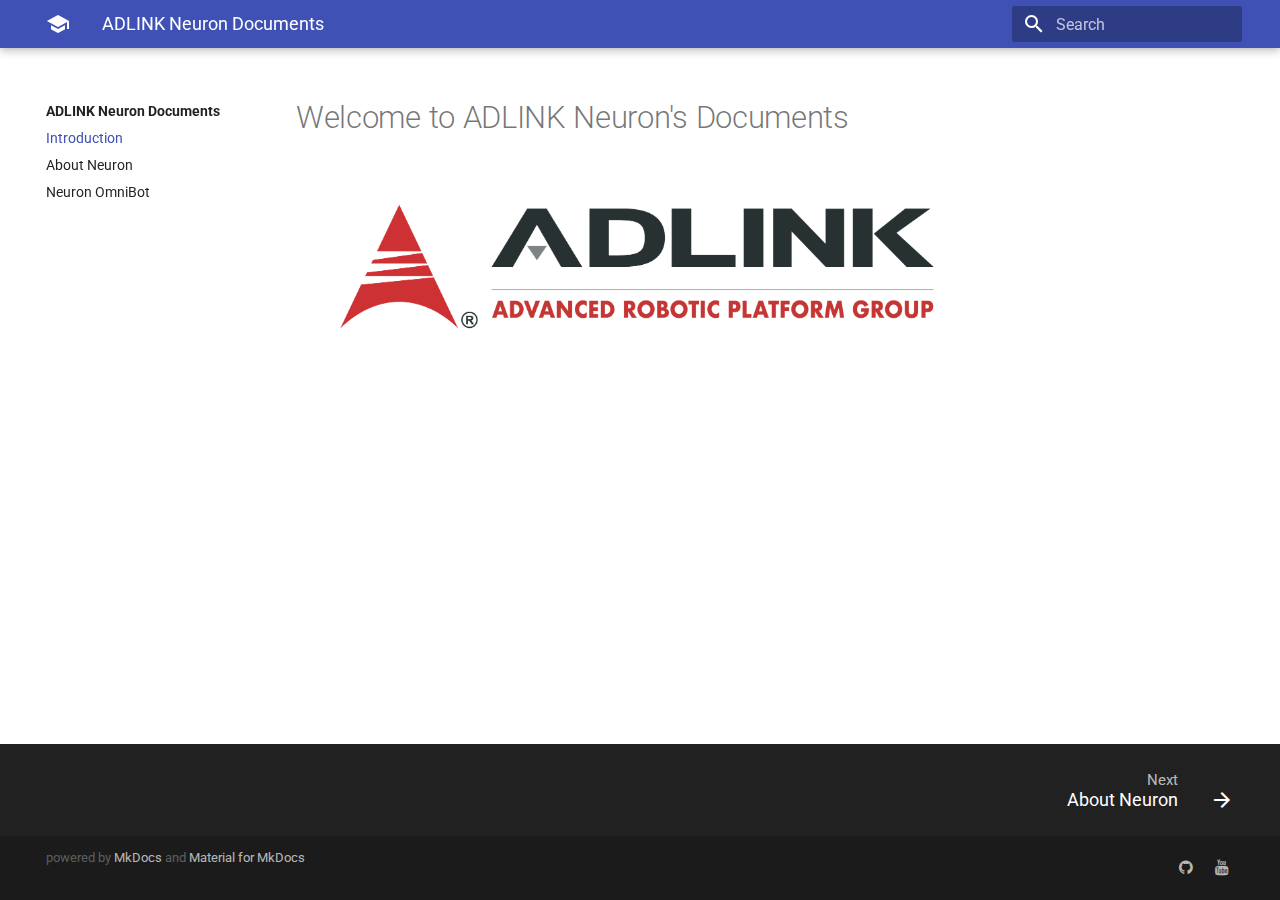
==== commit da85435a: "Deployed 7a05617 with MkDocs version: 0.17.3" ====
--- a/index.html
+++ b/index.html
@@ -1,157 +1,319 @@
+
+
+
+
 <!DOCTYPE html>
-<!--[if IE 8]><html class="no-js lt-ie9" lang="en" > <![endif]-->
-<!--[if gt IE 8]><!--> <html class="no-js" lang="en" > <!--<![endif]-->
-<head>
-  <meta charset="utf-8">
-  <meta http-equiv="X-UA-Compatible" content="IE=edge">
-  <meta name="viewport" content="width=device-width, initial-scale=1.0">
-  <meta name="description" content="None">
-  
-  <link rel="shortcut icon" href="./img/favicon.ico">
-  <title>Home - ADLINK Neudon Documents</title>
-  <link href='https://fonts.googleapis.com/css?family=Lato:400,700|Roboto+Slab:400,700|Inconsolata:400,700' rel='stylesheet' type='text/css'>
-
-  <link rel="stylesheet" href="./css/theme.css" type="text/css" />
-  <link rel="stylesheet" href="./css/theme_extra.css" type="text/css" />
-  <link rel="stylesheet" href="./css/highlight.css">
-  
-  <script>
-    // Current page data
-    var mkdocs_page_name = "Home";
-    var mkdocs_page_input_path = "index.md";
-    var mkdocs_page_url = "/";
-  </script>
-  
-  <script src="./js/jquery-2.1.1.min.js"></script>
-  <script src="./js/modernizr-2.8.3.min.js"></script>
-  <script type="text/javascript" src="./js/highlight.pack.js"></script> 
-  
-</head>
-
-<body class="wy-body-for-nav" role="document">
-
-  <div class="wy-grid-for-nav">
-
-    
-    <nav data-toggle="wy-nav-shift" class="wy-nav-side stickynav">
-      <div class="wy-side-nav-search">
-        <a href="." class="icon icon-home"> ADLINK Neudon Documents</a>
-        <div role="search">
-  <form id ="rtd-search-form" class="wy-form" action="./search.html" method="get">
-    <input type="text" name="q" placeholder="Search docs" />
-  </form>
+<html lang="en" class="no-js">
+  <head>
+    
+      <meta charset="utf-8">
+      <meta name="viewport" content="width=device-width,initial-scale=1">
+      <meta http-equiv="x-ua-compatible" content="ie=edge">
+      
+      
+      
+      
+        <meta name="lang:clipboard.copy" content="Copy to clipboard">
+      
+        <meta name="lang:clipboard.copied" content="Copied to clipboard">
+      
+        <meta name="lang:search.language" content="en">
+      
+        <meta name="lang:search.pipeline.stopwords" content="True">
+      
+        <meta name="lang:search.pipeline.trimmer" content="True">
+      
+        <meta name="lang:search.result.none" content="No matching documents">
+      
+        <meta name="lang:search.result.one" content="1 matching document">
+      
+        <meta name="lang:search.result.other" content="# matching documents">
+      
+        <meta name="lang:search.tokenizer" content="[\s\-]+">
+      
+      <link rel="shortcut icon" href="./assets/images/favicon.png">
+      <meta name="generator" content="mkdocs-0.17.3, mkdocs-material-2.7.3">
+    
+    
+      
+        <title>ADLINK Neuron Documents</title>
+      
+    
+    
+      <link rel="stylesheet" href="./assets/stylesheets/application.8d40d89b.css">
+      
+    
+    
+      <script src="./assets/javascripts/modernizr.1aa3b519.js"></script>
+    
+    
+      <link href="https://fonts.gstatic.com" rel="preconnect" crossorigin>
+      
+        <link rel="stylesheet" href="https://fonts.googleapis.com/css?family=Roboto:300,400,400i,700|Roboto+Mono">
+        <style>body,input{font-family:"Roboto","Helvetica Neue",Helvetica,Arial,sans-serif}code,kbd,pre{font-family:"Roboto Mono","Courier New",Courier,monospace}</style>
+      
+      <link rel="stylesheet" href="https://fonts.googleapis.com/icon?family=Material+Icons">
+    
+    
+      <link rel="stylesheet" href="./stylesheets/extra.css">
+    
+    
+  </head>
+  
+    <body dir="ltr">
+  
+    <svg class="md-svg">
+      <defs>
+        
+        
+      </defs>
+    </svg>
+    <input class="md-toggle" data-md-toggle="drawer" type="checkbox" id="drawer" autocomplete="off">
+    <input class="md-toggle" data-md-toggle="search" type="checkbox" id="search" autocomplete="off">
+    <label class="md-overlay" data-md-component="overlay" for="drawer"></label>
+    
+      <a href="#welcome-to-adlink-neurons-documents" tabindex="1" class="md-skip">
+        Skip to content
+      </a>
+    
+    
+      <header class="md-header" data-md-component="header">
+  <nav class="md-header-nav md-grid">
+    <div class="md-flex">
+      <div class="md-flex__cell md-flex__cell--shrink">
+        <a href="." title="ADLINK Neuron Documents" class="md-header-nav__button md-logo">
+          
+            <i class="md-icon"></i>
+          
+        </a>
+      </div>
+      <div class="md-flex__cell md-flex__cell--shrink">
+        <label class="md-icon md-icon--menu md-header-nav__button" for="drawer"></label>
+      </div>
+      <div class="md-flex__cell md-flex__cell--stretch">
+        <div class="md-flex__ellipsis md-header-nav__title" data-md-component="title">
+          
+            
+              <span class="md-header-nav__topic">
+                ADLINK Neuron Documents
+              </span>
+              <span class="md-header-nav__topic">
+                Introduction
+              </span>
+            
+          
+        </div>
+      </div>
+      <div class="md-flex__cell md-flex__cell--shrink">
+        
+          
+            <label class="md-icon md-icon--search md-header-nav__button" for="search"></label>
+            
+<div class="md-search" data-md-component="search" role="dialog">
+  <label class="md-search__overlay" for="search"></label>
+  <div class="md-search__inner" role="search">
+    <form class="md-search__form" name="search">
+      <input type="text" class="md-search__input" name="query" placeholder="Search" autocapitalize="off" autocorrect="off" autocomplete="off" spellcheck="false" data-md-component="query" data-md-state="active">
+      <label class="md-icon md-search__icon" for="search"></label>
+      <button type="reset" class="md-icon md-search__icon" data-md-component="reset" tabindex="-1">
+        &#xE5CD;
+      </button>
+    </form>
+    <div class="md-search__output">
+      <div class="md-search__scrollwrap" data-md-scrollfix>
+        <div class="md-search-result" data-md-component="result">
+          <div class="md-search-result__meta">
+            Type to start searching
+          </div>
+          <ol class="md-search-result__list"></ol>
+        </div>
+      </div>
+    </div>
+  </div>
 </div>
-      </div>
-
-      <div class="wy-menu wy-menu-vertical" data-spy="affix" role="navigation" aria-label="main navigation">
-	<ul class="current">
-	  
-          
-            <li class="toctree-l1 current">
-		
-    <a class="current" href=".">Home</a>
-    <ul class="subnav">
-            
-    <li class="toctree-l2"><a href="#welcome-to-mkdocs">Welcome to MkDocs</a></li>
-    
-        <ul>
-        
-            <li><a class="toctree-l3" href="#commands">Commands</a></li>
-        
-            <li><a class="toctree-l3" href="#project-layout">Project layout</a></li>
-        
-        </ul>
-    
-
-    </ul>
-	    </li>
-          
-        </ul>
-      </div>
-      &nbsp;
-    </nav>
-
-    <section data-toggle="wy-nav-shift" class="wy-nav-content-wrap">
-
-      
-      <nav class="wy-nav-top" role="navigation" aria-label="top navigation">
-        <i data-toggle="wy-nav-top" class="fa fa-bars"></i>
-        <a href=".">ADLINK Neudon Documents</a>
+          
+        
+      </div>
+      
+    </div>
+  </nav>
+</header>
+    
+    <div class="md-container">
+      
+        
+      
+      
+      <main class="md-main">
+        <div class="md-main__inner md-grid" data-md-component="container">
+          
+            
+              <div class="md-sidebar md-sidebar--primary" data-md-component="navigation">
+                <div class="md-sidebar__scrollwrap">
+                  <div class="md-sidebar__inner">
+                    <nav class="md-nav md-nav--primary" data-md-level="0">
+  <label class="md-nav__title md-nav__title--site" for="drawer">
+    <span class="md-nav__button md-logo">
+      
+        <i class="md-icon"></i>
+      
+    </span>
+    ADLINK Neuron Documents
+  </label>
+  
+  <ul class="md-nav__list" data-md-scrollfix>
+    
+      
+      
+      
+
+  
+
+
+  <li class="md-nav__item md-nav__item--active">
+    
+    <input class="md-toggle md-nav__toggle" data-md-toggle="toc" type="checkbox" id="toc">
+    
+      
+    
+    
+    <a href="." title="Introduction" class="md-nav__link md-nav__link--active">
+      Introduction
+    </a>
+    
+  </li>
+
+    
+      
+      
+      
+
+
+  <li class="md-nav__item">
+    <a href="about-neuron/" title="About Neuron" class="md-nav__link">
+      About Neuron
+    </a>
+  </li>
+
+    
+      
+      
+      
+
+
+  <li class="md-nav__item">
+    <a href="neuron-omnibot/" title="Neuron OmniBot" class="md-nav__link">
+      Neuron OmniBot
+    </a>
+  </li>
+
+    
+  </ul>
+</nav>
+                  </div>
+                </div>
+              </div>
+            
+            
+              <div class="md-sidebar md-sidebar--secondary" data-md-component="toc">
+                <div class="md-sidebar__scrollwrap">
+                  <div class="md-sidebar__inner">
+                    
+<nav class="md-nav md-nav--secondary">
+  
+  
+    
+  
+  
+</nav>
+                  </div>
+                </div>
+              </div>
+            
+          
+          <div class="md-content">
+            <article class="md-content__inner md-typeset">
+              
+                
+                
+                <h1 id="welcome-to-adlink-neurons-documents">Welcome to ADLINK Neuron's Documents</h1>
+<p><img alt="Screenshot" src="./img/ADLINK_Logo_With_ARPG.png" /></p>
+                
+                  
+                
+              
+              
+                
+
+
+              
+            </article>
+          </div>
+        </div>
+      </main>
+      
+        
+<footer class="md-footer">
+  
+    <div class="md-footer-nav">
+      <nav class="md-footer-nav__inner md-grid">
+        
+        
+          <a href="about-neuron/" title="About Neuron" class="md-flex md-footer-nav__link md-footer-nav__link--next" rel="next">
+            <div class="md-flex__cell md-flex__cell--stretch md-footer-nav__title">
+              <span class="md-flex__ellipsis">
+                <span class="md-footer-nav__direction">
+                  Next
+                </span>
+                About Neuron
+              </span>
+            </div>
+            <div class="md-flex__cell md-flex__cell--shrink">
+              <i class="md-icon md-icon--arrow-forward md-footer-nav__button"></i>
+            </div>
+          </a>
+        
       </nav>
-
-      
-      <div class="wy-nav-content">
-        <div class="rst-content">
-          <div role="navigation" aria-label="breadcrumbs navigation">
-  <ul class="wy-breadcrumbs">
-    <li><a href=".">Docs</a> &raquo;</li>
-    
-      
-    
-    <li>Home</li>
-    <li class="wy-breadcrumbs-aside">
-      
-    </li>
-  </ul>
-  <hr/>
-</div>
-          <div role="main">
-            <div class="section">
-              
-                <h1 id="welcome-to-mkdocs">Welcome to MkDocs</h1>
-<p>For full documentation visit <a href="http://mkdocs.org">mkdocs.org</a>.</p>
-<h2 id="commands">Commands</h2>
-<ul>
-<li><code>mkdocs new [dir-name]</code> - Create a new project.</li>
-<li><code>mkdocs serve</code> - Start the live-reloading docs server.</li>
-<li><code>mkdocs build</code> - Build the documentation site.</li>
-<li><code>mkdocs help</code> - Print this help message.</li>
-</ul>
-<h2 id="project-layout">Project layout</h2>
-<pre><code>mkdocs.yml    # The configuration file.
-docs/
-    index.md  # The documentation homepage.
-    ...       # Other markdown pages, images and other files.
-</code></pre>
-              
-            </div>
-          </div>
-          <footer>
-  
-
-  <hr/>
-
-  <div role="contentinfo">
-    <!-- Copyright etc -->
+    </div>
+  
+  <div class="md-footer-meta md-typeset">
+    <div class="md-footer-meta__inner md-grid">
+      <div class="md-footer-copyright">
+        
+        powered by
+        <a href="http://www.mkdocs.org">MkDocs</a>
+        and
+        <a href="https://squidfunk.github.io/mkdocs-material/">
+          Material for MkDocs</a>
+      </div>
+      
+        
+  <div class="md-footer-social">
+    
+    <link rel="stylesheet" href="https://cdnjs.cloudflare.com/ajax/libs/font-awesome/4.7.0/css/font-awesome.min.css">
+    
+      <a href="https://github.com/Adlink-ROS" class="md-footer-social__link fa fa-github"></a>
+    
+      <a href="https://www.youtube.com/channel/UCscUHwoBilWqTBkN0KNoEkQ/videos" class="md-footer-social__link fa fa-youtube"></a>
     
   </div>
 
-  Built with <a href="http://www.mkdocs.org">MkDocs</a> using a <a href="https://github.com/snide/sphinx_rtd_theme">theme</a> provided by <a href="https://readthedocs.org">Read the Docs</a>.
+      
+    </div>
+  </div>
 </footer>
       
-        </div>
-      </div>
-
-    </section>
-
-  </div>
-
-  <div class="rst-versions" role="note" style="cursor: pointer">
-    <span class="rst-current-version" data-toggle="rst-current-version">
-      
-      
-      
-    </span>
-</div>
-    <script>var base_url = '.';</script>
-    <script src="./js/theme.js"></script>
-      <script src="./search/require.js"></script>
-      <script src="./search/search.js"></script>
-
-</body>
-</html>
-
-<!--
-MkDocs version : 0.17.3
-Build Date UTC : 2018-05-11 03:32:54
--->
+    </div>
+    
+      <script src="./assets/javascripts/application.b438e6c5.js"></script>
+      
+      <script>app.initialize({version:"0.17.3",url:{base:"."}})</script>
+      
+        <script src="./javascripts/extra.js"></script>
+      
+    
+    
+      
+    
+  </body>
+</html>--- a/assets/stylesheets/application.8d40d89b.css
+++ b/assets/stylesheets/application.8d40d89b.css
@@ -0,0 +1,2 @@
+html{box-sizing:border-box}*,:after,:before{box-sizing:inherit}html{-webkit-text-size-adjust:none;-moz-text-size-adjust:none;-ms-text-size-adjust:none;text-size-adjust:none}body{margin:0}hr{overflow:visible;box-sizing:content-box}a{-webkit-text-decoration-skip:objects}a,button,input,label{-webkit-tap-highlight-color:transparent}a{color:inherit;text-decoration:none}small,sub,sup{font-size:80%}sub,sup{position:relative;line-height:0;vertical-align:baseline}sub{bottom:-.25em}sup{top:-.5em}img{border-style:none}table{border-collapse:separate;border-spacing:0}td,th{font-weight:400;vertical-align:top}button{margin:0;padding:0;border:0;outline-style:none;background:transparent;font-size:inherit}input{border:0;outline:0}.md-clipboard:before,.md-icon,.md-nav__button,.md-nav__link:after,.md-nav__title:before,.md-search-result__article--document:before,.md-source-file:before,.md-typeset .admonition>.admonition-title:before,.md-typeset .admonition>summary:before,.md-typeset .critic.comment:before,.md-typeset .footnote-backref,.md-typeset .task-list-control .task-list-indicator:before,.md-typeset details>.admonition-title:before,.md-typeset details>summary:before,.md-typeset summary:after{font-family:Material Icons;font-style:normal;font-variant:normal;font-weight:400;line-height:1;text-transform:none;white-space:nowrap;speak:none;word-wrap:normal;direction:ltr}.md-content__icon,.md-footer-nav__button,.md-header-nav__button,.md-nav__button,.md-nav__title:before,.md-search-result__article--document:before{display:inline-block;margin:.4rem;padding:.8rem;font-size:2.4rem;cursor:pointer}.md-icon--arrow-back:before{content:"\E5C4"}.md-icon--arrow-forward:before{content:"\E5C8"}.md-icon--menu:before{content:"\E5D2"}.md-icon--search:before{content:"\E8B6"}[dir=rtl] .md-icon--arrow-back:before{content:"\E5C8"}[dir=rtl] .md-icon--arrow-forward:before{content:"\E5C4"}body{-webkit-font-smoothing:antialiased;-moz-osx-font-smoothing:grayscale}body,input{color:rgba(0,0,0,.87);-webkit-font-feature-settings:"kern","liga";font-feature-settings:"kern","liga";font-family:Helvetica Neue,Helvetica,Arial,sans-serif}code,kbd,pre{color:rgba(0,0,0,.87);-webkit-font-feature-settings:"kern";font-feature-settings:"kern";font-family:Courier New,Courier,monospace}.md-typeset{font-size:1.6rem;line-height:1.6;-webkit-print-color-adjust:exact}.md-typeset blockquote,.md-typeset ol,.md-typeset p,.md-typeset ul{margin:1em 0}.md-typeset h1{margin:0 0 4rem;color:rgba(0,0,0,.54);font-size:3.125rem;line-height:1.3}.md-typeset h1,.md-typeset h2{font-weight:300;letter-spacing:-.01em}.md-typeset h2{margin:4rem 0 1.6rem;font-size:2.5rem;line-height:1.4}.md-typeset h3{margin:3.2rem 0 1.6rem;font-size:2rem;font-weight:400;letter-spacing:-.01em;line-height:1.5}.md-typeset h2+h3{margin-top:1.6rem}.md-typeset h4{font-size:1.6rem}.md-typeset h4,.md-typeset h5,.md-typeset h6{margin:1.6rem 0;font-weight:700;letter-spacing:-.01em}.md-typeset h5,.md-typeset h6{color:rgba(0,0,0,.54);font-size:1.28rem}.md-typeset h5{text-transform:uppercase}.md-typeset hr{margin:1.5em 0;border-bottom:.1rem dotted rgba(0,0,0,.26)}.md-typeset a{color:#3f51b5;word-break:break-word}.md-typeset a,.md-typeset a:before{transition:color .125s}.md-typeset a:active,.md-typeset a:hover{color:#536dfe}.md-typeset code,.md-typeset pre{background-color:hsla(0,0%,93%,.5);color:#37474f;font-size:85%;direction:ltr}.md-typeset code{margin:0 .29412em;padding:.07353em 0;border-radius:.2rem;box-shadow:.29412em 0 0 hsla(0,0%,93%,.5),-.29412em 0 0 hsla(0,0%,93%,.5);word-break:break-word;-webkit-box-decoration-break:clone;box-decoration-break:clone}.md-typeset h1 code,.md-typeset h2 code,.md-typeset h3 code,.md-typeset h4 code,.md-typeset h5 code,.md-typeset h6 code{margin:0;background-color:transparent;box-shadow:none}.md-typeset a>code{margin:inherit;padding:inherit;border-radius:none;background-color:inherit;color:inherit;box-shadow:none}.md-typeset pre{position:relative;margin:1em 0;border-radius:.2rem;line-height:1.4;-webkit-overflow-scrolling:touch}.md-typeset pre>code{display:block;margin:0;padding:1.05rem 1.2rem;background-color:transparent;font-size:inherit;box-shadow:none;-webkit-box-decoration-break:none;box-decoration-break:none;overflow:auto}.md-typeset pre>code::-webkit-scrollbar{width:.4rem;height:.4rem}.md-typeset pre>code::-webkit-scrollbar-thumb{background-color:rgba(0,0,0,.26)}.md-typeset pre>code::-webkit-scrollbar-thumb:hover{background-color:#536dfe}.md-typeset kbd{padding:0 .29412em;border:.1rem solid #c9c9c9;border-radius:.3rem;border-bottom-color:#bcbcbc;background-color:#fcfcfc;color:#555;font-size:85%;box-shadow:0 .1rem 0 #b0b0b0;word-break:break-word}.md-typeset mark{margin:0 .25em;padding:.0625em 0;border-radius:.2rem;background-color:rgba(255,235,59,.5);box-shadow:.25em 0 0 rgba(255,235,59,.5),-.25em 0 0 rgba(255,235,59,.5);word-break:break-word;-webkit-box-decoration-break:clone;box-decoration-break:clone}.md-typeset abbr{border-bottom:.1rem dotted rgba(0,0,0,.54);text-decoration:none;cursor:help}.md-typeset small{opacity:.75}.md-typeset sub,.md-typeset sup{margin-left:.07812em}[dir=rtl] .md-typeset sub,[dir=rtl] .md-typeset sup{margin-right:.07812em;margin-left:0}.md-typeset blockquote{padding-left:1.2rem;border-left:.4rem solid rgba(0,0,0,.26);color:rgba(0,0,0,.54)}[dir=rtl] .md-typeset blockquote{padding-right:1.2rem;padding-left:0;border-right:.4rem solid rgba(0,0,0,.26);border-left:initial}.md-typeset ul{list-style-type:disc}.md-typeset ol,.md-typeset ul{margin-left:.625em;padding:0}[dir=rtl] .md-typeset ol,[dir=rtl] .md-typeset ul{margin-right:.625em;margin-left:0}.md-typeset ol ol,.md-typeset ul ol{list-style-type:lower-alpha}.md-typeset ol ol ol,.md-typeset ul ol ol{list-style-type:lower-roman}.md-typeset ol li,.md-typeset ul li{margin-bottom:.5em;margin-left:1.25em}[dir=rtl] .md-typeset ol li,[dir=rtl] .md-typeset ul li{margin-right:1.25em;margin-left:0}.md-typeset ol li blockquote,.md-typeset ol li p,.md-typeset ul li blockquote,.md-typeset ul li p{margin:.5em 0}.md-typeset ol li:last-child,.md-typeset ul li:last-child{margin-bottom:0}.md-typeset ol li ol,.md-typeset ol li ul,.md-typeset ul li ol,.md-typeset ul li ul{margin:.5em 0 .5em .625em}[dir=rtl] .md-typeset ol li ol,[dir=rtl] .md-typeset ol li ul,[dir=rtl] .md-typeset ul li ol,[dir=rtl] .md-typeset ul li ul{margin-right:.625em;margin-left:0}.md-typeset dd{margin:1em 0 1em 1.875em}[dir=rtl] .md-typeset dd{margin-right:1.875em;margin-left:0}.md-typeset iframe,.md-typeset img,.md-typeset svg{max-width:100%}.md-typeset table:not([class]){box-shadow:0 2px 2px 0 rgba(0,0,0,.14),0 1px 5px 0 rgba(0,0,0,.12),0 3px 1px -2px rgba(0,0,0,.2);display:inline-block;max-width:100%;border-radius:.2rem;font-size:1.28rem;overflow:auto;-webkit-overflow-scrolling:touch}.md-typeset table:not([class])+*{margin-top:1.5em}.md-typeset table:not([class]) td:not([align]),.md-typeset table:not([class]) th:not([align]){text-align:left}[dir=rtl] .md-typeset table:not([class]) td:not([align]),[dir=rtl] .md-typeset table:not([class]) th:not([align]){text-align:right}.md-typeset table:not([class]) th{min-width:10rem;padding:1.2rem 1.6rem;background-color:rgba(0,0,0,.54);color:#fff;vertical-align:top}.md-typeset table:not([class]) td{padding:1.2rem 1.6rem;border-top:.1rem solid rgba(0,0,0,.07);vertical-align:top}.md-typeset table:not([class]) tr:first-child td{border-top:0}.md-typeset table:not([class]) a{word-break:normal}.md-typeset__scrollwrap{margin:1em -1.6rem;overflow-x:auto;-webkit-overflow-scrolling:touch}.md-typeset .md-typeset__table{display:inline-block;margin-bottom:.5em;padding:0 1.6rem}.md-typeset .md-typeset__table table{display:table;width:100%;margin:0;overflow:hidden}html{font-size:62.5%;overflow-x:hidden}body,html{height:100%}body{position:relative}hr{display:block;height:.1rem;padding:0;border:0}.md-svg{display:none}.md-grid{max-width:122rem;margin-right:auto;margin-left:auto}.md-container,.md-main{overflow:auto}.md-container{display:table;width:100%;height:100%;padding-top:4.8rem;table-layout:fixed}.md-main{display:table-row;height:100%}.md-main__inner{height:100%;padding-top:3rem;padding-bottom:.1rem}.md-toggle{display:none}.md-overlay{position:fixed;top:0;width:0;height:0;transition:width 0s .25s,height 0s .25s,opacity .25s;background-color:rgba(0,0,0,.54);opacity:0;z-index:3}.md-flex{display:table}.md-flex__cell{display:table-cell;position:relative;vertical-align:top}.md-flex__cell--shrink{width:0}.md-flex__cell--stretch{display:table;width:100%;table-layout:fixed}.md-flex__ellipsis{display:table-cell;text-overflow:ellipsis;white-space:nowrap;overflow:hidden}.md-skip{position:fixed;width:.1rem;height:.1rem;margin:1rem;padding:.6rem 1rem;clip:rect(.1rem);-webkit-transform:translateY(.8rem);transform:translateY(.8rem);border-radius:.2rem;background-color:rgba(0,0,0,.87);color:#fff;font-size:1.28rem;opacity:0;overflow:hidden}.md-skip:focus{width:auto;height:auto;clip:auto;-webkit-transform:translateX(0);transform:translateX(0);transition:opacity .175s 75ms,-webkit-transform .25s cubic-bezier(.4,0,.2,1);transition:transform .25s cubic-bezier(.4,0,.2,1),opacity .175s 75ms;transition:transform .25s cubic-bezier(.4,0,.2,1),opacity .175s 75ms,-webkit-transform .25s cubic-bezier(.4,0,.2,1);opacity:1;z-index:10}@page{margin:25mm}.md-clipboard{position:absolute;top:.6rem;right:.6rem;width:2.8rem;height:2.8rem;border-radius:.2rem;font-size:1.6rem;cursor:pointer;z-index:1;-webkit-backface-visibility:hidden;backface-visibility:hidden}.md-clipboard:before{transition:color .25s,opacity .25s;color:rgba(0,0,0,.07);content:"\E14D"}.codehilite:hover .md-clipboard:before,.md-typeset .highlight:hover .md-clipboard:before,pre:hover .md-clipboard:before{color:rgba(0,0,0,.54)}.md-clipboard:focus:before,.md-clipboard:hover:before{color:#536dfe}.md-clipboard__message{display:block;position:absolute;top:0;right:3.4rem;padding:.6rem 1rem;-webkit-transform:translateX(.8rem);transform:translateX(.8rem);transition:opacity .175s,-webkit-transform .25s cubic-bezier(.9,.1,.9,0);transition:transform .25s cubic-bezier(.9,.1,.9,0),opacity .175s;transition:transform .25s cubic-bezier(.9,.1,.9,0),opacity .175s,-webkit-transform .25s cubic-bezier(.9,.1,.9,0);border-radius:.2rem;background-color:rgba(0,0,0,.54);color:#fff;font-size:1.28rem;white-space:nowrap;opacity:0;pointer-events:none}.md-clipboard__message--active{-webkit-transform:translateX(0);transform:translateX(0);transition:opacity .175s 75ms,-webkit-transform .25s cubic-bezier(.4,0,.2,1);transition:transform .25s cubic-bezier(.4,0,.2,1),opacity .175s 75ms;transition:transform .25s cubic-bezier(.4,0,.2,1),opacity .175s 75ms,-webkit-transform .25s cubic-bezier(.4,0,.2,1);opacity:1;pointer-events:auto}.md-clipboard__message:before{content:attr(aria-label)}.md-clipboard__message:after{display:block;position:absolute;top:50%;right:-.4rem;width:0;margin-top:-.4rem;border-width:.4rem 0 .4rem .4rem;border-style:solid;border-color:transparent rgba(0,0,0,.54);content:""}.md-content__inner{margin:0 1.6rem 2.4rem;padding-top:1.2rem}.md-content__inner:before{display:block;height:.8rem;content:""}.md-content__inner>:last-child{margin-bottom:0}.md-content__icon{position:relative;margin:.8rem 0;padding:0;float:right}.md-typeset .md-content__icon{color:rgba(0,0,0,.26)}.md-header{position:fixed;top:0;right:0;left:0;height:4.8rem;transition:background-color .25s,color .25s;background-color:#3f51b5;color:#fff;box-shadow:none;z-index:2;-webkit-backface-visibility:hidden;backface-visibility:hidden}.no-js .md-header{transition:none;box-shadow:none}.md-header[data-md-state=shadow]{transition:background-color .25s,color .25s,box-shadow .25s;box-shadow:0 0 .4rem rgba(0,0,0,.1),0 .4rem .8rem rgba(0,0,0,.2)}.md-header-nav{padding:0 .4rem}.md-header-nav__button{position:relative;transition:opacity .25s;z-index:1}.md-header-nav__button:hover{opacity:.7}.md-header-nav__button.md-logo *{display:block}.no-js .md-header-nav__button.md-icon--search{display:none}.md-header-nav__topic{display:block;position:absolute;transition:opacity .15s,-webkit-transform .4s cubic-bezier(.1,.7,.1,1);transition:transform .4s cubic-bezier(.1,.7,.1,1),opacity .15s;transition:transform .4s cubic-bezier(.1,.7,.1,1),opacity .15s,-webkit-transform .4s cubic-bezier(.1,.7,.1,1);text-overflow:ellipsis;white-space:nowrap;overflow:hidden}.md-header-nav__topic+.md-header-nav__topic{-webkit-transform:translateX(2.5rem);transform:translateX(2.5rem);transition:opacity .15s,-webkit-transform .4s cubic-bezier(1,.7,.1,.1);transition:transform .4s cubic-bezier(1,.7,.1,.1),opacity .15s;transition:transform .4s cubic-bezier(1,.7,.1,.1),opacity .15s,-webkit-transform .4s cubic-bezier(1,.7,.1,.1);opacity:0;z-index:-1;pointer-events:none}[dir=rtl] .md-header-nav__topic+.md-header-nav__topic{-webkit-transform:translateX(-2.5rem);transform:translateX(-2.5rem)}.no-js .md-header-nav__topic{position:static}.no-js .md-header-nav__topic+.md-header-nav__topic{display:none}.md-header-nav__title{padding:0 2rem;font-size:1.8rem;line-height:4.8rem}.md-header-nav__title[data-md-state=active] .md-header-nav__topic{-webkit-transform:translateX(-2.5rem);transform:translateX(-2.5rem);transition:opacity .15s,-webkit-transform .4s cubic-bezier(1,.7,.1,.1);transition:transform .4s cubic-bezier(1,.7,.1,.1),opacity .15s;transition:transform .4s cubic-bezier(1,.7,.1,.1),opacity .15s,-webkit-transform .4s cubic-bezier(1,.7,.1,.1);opacity:0;z-index:-1;pointer-events:none}[dir=rtl] .md-header-nav__title[data-md-state=active] .md-header-nav__topic{-webkit-transform:translateX(2.5rem);transform:translateX(2.5rem)}.md-header-nav__title[data-md-state=active] .md-header-nav__topic+.md-header-nav__topic{-webkit-transform:translateX(0);transform:translateX(0);transition:opacity .15s,-webkit-transform .4s cubic-bezier(.1,.7,.1,1);transition:transform .4s cubic-bezier(.1,.7,.1,1),opacity .15s;transition:transform .4s cubic-bezier(.1,.7,.1,1),opacity .15s,-webkit-transform .4s cubic-bezier(.1,.7,.1,1);opacity:1;z-index:0;pointer-events:auto}.md-header-nav__source{display:none}.md-hero{transition:background .25s;background-color:#3f51b5;color:#fff;font-size:2rem;overflow:hidden}.md-hero__inner{margin-top:2rem;padding:1.6rem 1.6rem .8rem;transition:opacity .25s,-webkit-transform .4s cubic-bezier(.1,.7,.1,1);transition:transform .4s cubic-bezier(.1,.7,.1,1),opacity .25s;transition:transform .4s cubic-bezier(.1,.7,.1,1),opacity .25s,-webkit-transform .4s cubic-bezier(.1,.7,.1,1);transition-delay:.1s}[data-md-state=hidden] .md-hero__inner{pointer-events:none;-webkit-transform:translateY(1.25rem);transform:translateY(1.25rem);transition:opacity .1s 0s,-webkit-transform 0s .4s;transition:transform 0s .4s,opacity .1s 0s;transition:transform 0s .4s,opacity .1s 0s,-webkit-transform 0s .4s;opacity:0}.md-hero--expand .md-hero__inner{margin-bottom:2.4rem}.md-footer-nav{background-color:rgba(0,0,0,.87);color:#fff}.md-footer-nav__inner{padding:.4rem;overflow:auto}.md-footer-nav__link{padding-top:2.8rem;padding-bottom:.8rem;transition:opacity .25s}.md-footer-nav__link:hover{opacity:.7}.md-footer-nav__link--prev{width:25%;float:left}[dir=rtl] .md-footer-nav__link--prev{float:right}.md-footer-nav__link--next{width:75%;float:right;text-align:right}[dir=rtl] .md-footer-nav__link--next{float:left;text-align:left}.md-footer-nav__button{transition:background .25s}.md-footer-nav__title{position:relative;padding:0 2rem;font-size:1.8rem;line-height:4.8rem}.md-footer-nav__direction{position:absolute;right:0;left:0;margin-top:-2rem;padding:0 2rem;color:hsla(0,0%,100%,.7);font-size:1.5rem}.md-footer-meta{background-color:rgba(0,0,0,.895)}.md-footer-meta__inner{padding:.4rem;overflow:auto}html .md-footer-meta.md-typeset a{color:hsla(0,0%,100%,.7)}html .md-footer-meta.md-typeset a:focus,html .md-footer-meta.md-typeset a:hover{color:#fff}.md-footer-copyright{margin:0 1.2rem;padding:.8rem 0;color:hsla(0,0%,100%,.3);font-size:1.28rem}.md-footer-copyright__highlight{color:hsla(0,0%,100%,.7)}.md-footer-social{margin:0 .8rem;padding:.4rem 0 1.2rem}.md-footer-social__link{display:inline-block;width:3.2rem;height:3.2rem;font-size:1.6rem;text-align:center}.md-footer-social__link:before{line-height:1.9}.md-nav{font-size:1.4rem;line-height:1.3}.md-nav__title{display:block;padding:0 1.2rem;font-weight:700;text-overflow:ellipsis;overflow:hidden}.md-nav__title:before{display:none;content:"\E5C4"}[dir=rtl] .md-nav__title:before{content:"\E5C8"}.md-nav__title .md-nav__button{display:none}.md-nav__list{margin:0;padding:0;list-style:none}.md-nav__item{padding:0 1.2rem}.md-nav__item:last-child{padding-bottom:1.2rem}.md-nav__item .md-nav__item{padding-right:0}[dir=rtl] .md-nav__item .md-nav__item{padding-right:1.2rem;padding-left:0}.md-nav__item .md-nav__item:last-child{padding-bottom:0}.md-nav__button img{width:100%;height:auto}.md-nav__link{display:block;margin-top:.625em;transition:color .125s;text-overflow:ellipsis;cursor:pointer;overflow:hidden}.md-nav__item--nested>.md-nav__link:after{content:"\E313"}html .md-nav__link[for=toc],html .md-nav__link[for=toc]+.md-nav__link:after,html .md-nav__link[for=toc]~.md-nav{display:none}.md-nav__link[data-md-state=blur]{color:rgba(0,0,0,.54)}.md-nav__link--active,.md-nav__link:active{color:#3f51b5}.md-nav__item--nested>.md-nav__link{color:inherit}.md-nav__link:focus,.md-nav__link:hover{color:#536dfe}.md-nav__source,.no-js .md-search{display:none}.md-search__overlay{opacity:0;z-index:1}.md-search__form{position:relative}.md-search__input{position:relative;padding:0 4.4rem 0 7.2rem;text-overflow:ellipsis;z-index:2}[dir=rtl] .md-search__input{padding:0 7.2rem 0 4.4rem}.md-search__input::-webkit-input-placeholder{transition:color .25s cubic-bezier(.1,.7,.1,1)}.md-search__input:-ms-input-placeholder,.md-search__input::-ms-input-placeholder{transition:color .25s cubic-bezier(.1,.7,.1,1)}.md-search__input::placeholder{transition:color .25s cubic-bezier(.1,.7,.1,1)}.md-search__input::-webkit-input-placeholder,.md-search__input~.md-search__icon{color:rgba(0,0,0,.54)}.md-search__input:-ms-input-placeholder,.md-search__input::-ms-input-placeholder,.md-search__input~.md-search__icon{color:rgba(0,0,0,.54)}.md-search__input::placeholder,.md-search__input~.md-search__icon{color:rgba(0,0,0,.54)}.md-search__input::-ms-clear{display:none}.md-search__icon{position:absolute;transition:color .25s cubic-bezier(.1,.7,.1,1),opacity .25s;font-size:2.4rem;cursor:pointer;z-index:2}.md-search__icon:hover{opacity:.7}.md-search__icon[for=search]{top:.6rem;left:1rem}[dir=rtl] .md-search__icon[for=search]{right:1rem;left:auto}.md-search__icon[for=search]:before{content:"\E8B6"}.md-search__icon[type=reset]{top:.6rem;right:1rem;-webkit-transform:scale(.125);transform:scale(.125);transition:opacity .15s,-webkit-transform .15s cubic-bezier(.1,.7,.1,1);transition:transform .15s cubic-bezier(.1,.7,.1,1),opacity .15s;transition:transform .15s cubic-bezier(.1,.7,.1,1),opacity .15s,-webkit-transform .15s cubic-bezier(.1,.7,.1,1);opacity:0}[dir=rtl] .md-search__icon[type=reset]{right:auto;left:1rem}[data-md-toggle=search]:checked~.md-header .md-search__input:valid~.md-search__icon[type=reset]{-webkit-transform:scale(1);transform:scale(1);opacity:1}[data-md-toggle=search]:checked~.md-header .md-search__input:valid~.md-search__icon[type=reset]:hover{opacity:.7}.md-search__output{position:absolute;width:100%;border-radius:0 0 .2rem .2rem;overflow:hidden;z-index:1}.md-search__scrollwrap{height:100%;background-color:#fff;box-shadow:inset 0 .1rem 0 rgba(0,0,0,.07);overflow-y:auto;-webkit-overflow-scrolling:touch}.md-search-result{color:rgba(0,0,0,.87);word-break:break-word}.md-search-result__meta{padding:0 1.6rem;background-color:rgba(0,0,0,.07);color:rgba(0,0,0,.54);font-size:1.28rem;line-height:3.6rem}.md-search-result__list{margin:0;padding:0;border-top:.1rem solid rgba(0,0,0,.07);list-style:none}.md-search-result__item{box-shadow:0 -.1rem 0 rgba(0,0,0,.07)}.md-search-result__link{display:block;transition:background .25s;outline:0;overflow:hidden}.md-search-result__link:hover,.md-search-result__link[data-md-state=active]{background-color:rgba(83,109,254,.1)}.md-search-result__link:hover .md-search-result__article:before,.md-search-result__link[data-md-state=active] .md-search-result__article:before{opacity:.7}.md-search-result__link:last-child .md-search-result__teaser{margin-bottom:1.2rem}.md-search-result__article{position:relative;padding:0 1.6rem;overflow:auto}.md-search-result__article--document:before{position:absolute;left:0;margin:.2rem;transition:opacity .25s;color:rgba(0,0,0,.54);content:"\E880"}[dir=rtl] .md-search-result__article--document:before{right:0;left:auto}.md-search-result__article--document .md-search-result__title{margin:1.1rem 0;font-size:1.6rem;font-weight:400;line-height:1.4}.md-search-result__title{margin:.5em 0;font-size:1.28rem;font-weight:700;line-height:1.4}.md-search-result__teaser{display:-webkit-box;max-height:3.3rem;margin:.5em 0;color:rgba(0,0,0,.54);font-size:1.28rem;line-height:1.4;text-overflow:ellipsis;overflow:hidden;-webkit-line-clamp:2}.md-search-result em{font-style:normal;font-weight:700;text-decoration:underline}.md-sidebar{position:absolute;width:24.2rem;padding:2.4rem 0;overflow:hidden}.md-sidebar[data-md-state=lock]{position:fixed;top:4.8rem}.md-sidebar--secondary{display:none}.md-sidebar__scrollwrap{max-height:100%;margin:0 .4rem;overflow-y:auto;-webkit-backface-visibility:hidden;backface-visibility:hidden}.md-sidebar__scrollwrap::-webkit-scrollbar{width:.4rem;height:.4rem}.md-sidebar__scrollwrap::-webkit-scrollbar-thumb{background-color:rgba(0,0,0,.26)}.md-sidebar__scrollwrap::-webkit-scrollbar-thumb:hover{background-color:#536dfe}@-webkit-keyframes md-source__facts--done{0%{height:0}to{height:1.3rem}}@keyframes md-source__facts--done{0%{height:0}to{height:1.3rem}}@-webkit-keyframes md-source__fact--done{0%{-webkit-transform:translateY(100%);transform:translateY(100%);opacity:0}50%{opacity:0}to{-webkit-transform:translateY(0);transform:translateY(0);opacity:1}}@keyframes md-source__fact--done{0%{-webkit-transform:translateY(100%);transform:translateY(100%);opacity:0}50%{opacity:0}to{-webkit-transform:translateY(0);transform:translateY(0);opacity:1}}.md-source{display:block;padding-right:1.2rem;transition:opacity .25s;font-size:1.3rem;line-height:1.2;white-space:nowrap}[dir=rtl] .md-source{padding-right:0;padding-left:1.2rem}.md-source:hover{opacity:.7}.md-source:after,.md-source__icon{display:inline-block;height:4.8rem;content:"";vertical-align:middle}.md-source__icon{width:4.8rem}.md-source__icon svg{width:2.4rem;height:2.4rem;margin-top:1.2rem;margin-left:1.2rem}[dir=rtl] .md-source__icon svg{margin-right:1.2rem;margin-left:0}.md-source__icon+.md-source__repository{margin-left:-4.4rem;padding-left:4rem}[dir=rtl] .md-source__icon+.md-source__repository{margin-right:-4.4rem;margin-left:0;padding-right:4rem;padding-left:0}.md-source__repository{display:inline-block;max-width:100%;margin-left:1.2rem;font-weight:700;text-overflow:ellipsis;overflow:hidden;vertical-align:middle}.md-source__facts{margin:0;padding:0;font-size:1.1rem;font-weight:700;list-style-type:none;opacity:.75;overflow:hidden}[data-md-state=done] .md-source__facts{-webkit-animation:md-source__facts--done .25s ease-in;animation:md-source__facts--done .25s ease-in}.md-source__fact{float:left}[dir=rtl] .md-source__fact{float:right}[data-md-state=done] .md-source__fact{-webkit-animation:md-source__fact--done .4s ease-out;animation:md-source__fact--done .4s ease-out}.md-source__fact:before{margin:0 .2rem;content:"\B7"}.md-source__fact:first-child:before{display:none}.md-source-file{display:inline-block;margin:1em .5em 1em 0;padding-right:.5rem;border-radius:.2rem;background-color:rgba(0,0,0,.07);font-size:1.28rem;list-style-type:none;cursor:pointer;overflow:hidden}.md-source-file:before{display:inline-block;margin-right:.5rem;padding:.5rem;background-color:rgba(0,0,0,.26);color:#fff;font-size:1.6rem;content:"\E86F";vertical-align:middle}html .md-source-file{transition:background .4s,color .4s,box-shadow .4s cubic-bezier(.4,0,.2,1)}html .md-source-file:before{transition:inherit}html body .md-typeset .md-source-file{color:rgba(0,0,0,.54)}.md-source-file:hover{box-shadow:0 0 8px rgba(0,0,0,.18),0 8px 16px rgba(0,0,0,.36)}.md-source-file:hover:before{background-color:#536dfe}.md-tabs{width:100%;transition:background .25s;background-color:#3f51b5;color:#fff;overflow:auto}.md-tabs__list{margin:0;margin-left:.4rem;padding:0;list-style:none;white-space:nowrap}.md-tabs__item{display:inline-block;height:4.8rem;padding-right:1.2rem;padding-left:1.2rem}.md-tabs__link{display:block;margin-top:1.6rem;transition:opacity .25s,-webkit-transform .4s cubic-bezier(.1,.7,.1,1);transition:transform .4s cubic-bezier(.1,.7,.1,1),opacity .25s;transition:transform .4s cubic-bezier(.1,.7,.1,1),opacity .25s,-webkit-transform .4s cubic-bezier(.1,.7,.1,1);font-size:1.4rem;opacity:.7}.md-tabs__link--active,.md-tabs__link:hover{color:inherit;opacity:1}.md-tabs__item:nth-child(2) .md-tabs__link{transition-delay:.02s}.md-tabs__item:nth-child(3) .md-tabs__link{transition-delay:.04s}.md-tabs__item:nth-child(4) .md-tabs__link{transition-delay:.06s}.md-tabs__item:nth-child(5) .md-tabs__link{transition-delay:.08s}.md-tabs__item:nth-child(6) .md-tabs__link{transition-delay:.1s}.md-tabs__item:nth-child(7) .md-tabs__link{transition-delay:.12s}.md-tabs__item:nth-child(8) .md-tabs__link{transition-delay:.14s}.md-tabs__item:nth-child(9) .md-tabs__link{transition-delay:.16s}.md-tabs__item:nth-child(10) .md-tabs__link{transition-delay:.18s}.md-tabs__item:nth-child(11) .md-tabs__link{transition-delay:.2s}.md-tabs__item:nth-child(12) .md-tabs__link{transition-delay:.22s}.md-tabs__item:nth-child(13) .md-tabs__link{transition-delay:.24s}.md-tabs__item:nth-child(14) .md-tabs__link{transition-delay:.26s}.md-tabs__item:nth-child(15) .md-tabs__link{transition-delay:.28s}.md-tabs__item:nth-child(16) .md-tabs__link{transition-delay:.3s}.md-tabs[data-md-state=hidden]{pointer-events:none}.md-tabs[data-md-state=hidden] .md-tabs__link{-webkit-transform:translateY(50%);transform:translateY(50%);transition:color .25s,opacity .1s,-webkit-transform 0s .4s;transition:color .25s,transform 0s .4s,opacity .1s;transition:color .25s,transform 0s .4s,opacity .1s,-webkit-transform 0s .4s;opacity:0}.md-typeset .admonition,.md-typeset details{box-shadow:0 2px 2px 0 rgba(0,0,0,.14),0 1px 5px 0 rgba(0,0,0,.12),0 3px 1px -2px rgba(0,0,0,.2);position:relative;margin:1.5625em 0;padding:0 1.2rem;border-left:.4rem solid #448aff;border-radius:.2rem;font-size:1.28rem;overflow:auto}[dir=rtl] .md-typeset .admonition,[dir=rtl] .md-typeset details{border-right:.4rem solid #448aff;border-left:none}html .md-typeset .admonition>:last-child,html .md-typeset details>:last-child{margin-bottom:1.2rem}.md-typeset .admonition .admonition,.md-typeset .admonition details,.md-typeset details .admonition,.md-typeset details details{margin:1em 0}.md-typeset .admonition>.admonition-title,.md-typeset .admonition>summary,.md-typeset details>.admonition-title,.md-typeset details>summary{margin:0 -1.2rem;padding:.8rem 1.2rem .8rem 4rem;border-bottom:.1rem solid rgba(68,138,255,.1);background-color:rgba(68,138,255,.1);font-weight:700}[dir=rtl] .md-typeset .admonition>.admonition-title,[dir=rtl] .md-typeset .admonition>summary,[dir=rtl] .md-typeset details>.admonition-title,[dir=rtl] .md-typeset details>summary{padding:.8rem 4rem .8rem 1.2rem}.md-typeset .admonition>.admonition-title:last-child,.md-typeset .admonition>summary:last-child,.md-typeset details>.admonition-title:last-child,.md-typeset details>summary:last-child{margin-bottom:0}.md-typeset .admonition>.admonition-title:before,.md-typeset .admonition>summary:before,.md-typeset details>.admonition-title:before,.md-typeset details>summary:before{position:absolute;left:1.2rem;color:#448aff;font-size:2rem;content:"\E3C9"}[dir=rtl] .md-typeset .admonition>.admonition-title:before,[dir=rtl] .md-typeset .admonition>summary:before,[dir=rtl] .md-typeset details>.admonition-title:before,[dir=rtl] .md-typeset details>summary:before{right:1.2rem;left:auto}.md-typeset .admonition.abstract,.md-typeset .admonition.summary,.md-typeset .admonition.tldr,.md-typeset details.abstract,.md-typeset details.summary,.md-typeset details.tldr{border-left-color:#00b0ff}[dir=rtl] .md-typeset .admonition.abstract,[dir=rtl] .md-typeset .admonition.summary,[dir=rtl] .md-typeset .admonition.tldr,[dir=rtl] .md-typeset details.abstract,[dir=rtl] .md-typeset details.summary,[dir=rtl] .md-typeset details.tldr{border-right-color:#00b0ff}.md-typeset .admonition.abstract>.admonition-title,.md-typeset .admonition.abstract>summary,.md-typeset .admonition.summary>.admonition-title,.md-typeset .admonition.summary>summary,.md-typeset .admonition.tldr>.admonition-title,.md-typeset .admonition.tldr>summary,.md-typeset details.abstract>.admonition-title,.md-typeset details.abstract>summary,.md-typeset details.summary>.admonition-title,.md-typeset details.summary>summary,.md-typeset details.tldr>.admonition-title,.md-typeset details.tldr>summary{border-bottom-color:.1rem solid rgba(0,176,255,.1);background-color:rgba(0,176,255,.1)}.md-typeset .admonition.abstract>.admonition-title:before,.md-typeset .admonition.abstract>summary:before,.md-typeset .admonition.summary>.admonition-title:before,.md-typeset .admonition.summary>summary:before,.md-typeset .admonition.tldr>.admonition-title:before,.md-typeset .admonition.tldr>summary:before,.md-typeset details.abstract>.admonition-title:before,.md-typeset details.abstract>summary:before,.md-typeset details.summary>.admonition-title:before,.md-typeset details.summary>summary:before,.md-typeset details.tldr>.admonition-title:before,.md-typeset details.tldr>summary:before{color:#00b0ff;content:"\E8D2"}.md-typeset .admonition.info,.md-typeset .admonition.todo,.md-typeset details.info,.md-typeset details.todo{border-left-color:#00b8d4}[dir=rtl] .md-typeset .admonition.info,[dir=rtl] .md-typeset .admonition.todo,[dir=rtl] .md-typeset details.info,[dir=rtl] .md-typeset details.todo{border-right-color:#00b8d4}.md-typeset .admonition.info>.admonition-title,.md-typeset .admonition.info>summary,.md-typeset .admonition.todo>.admonition-title,.md-typeset .admonition.todo>summary,.md-typeset details.info>.admonition-title,.md-typeset details.info>summary,.md-typeset details.todo>.admonition-title,.md-typeset details.todo>summary{border-bottom-color:.1rem solid rgba(0,184,212,.1);background-color:rgba(0,184,212,.1)}.md-typeset .admonition.info>.admonition-title:before,.md-typeset .admonition.info>summary:before,.md-typeset .admonition.todo>.admonition-title:before,.md-typeset .admonition.todo>summary:before,.md-typeset details.info>.admonition-title:before,.md-typeset details.info>summary:before,.md-typeset details.todo>.admonition-title:before,.md-typeset details.todo>summary:before{color:#00b8d4;content:"\E88E"}.md-typeset .admonition.hint,.md-typeset .admonition.important,.md-typeset .admonition.tip,.md-typeset details.hint,.md-typeset details.important,.md-typeset details.tip{border-left-color:#00bfa5}[dir=rtl] .md-typeset .admonition.hint,[dir=rtl] .md-typeset .admonition.important,[dir=rtl] .md-typeset .admonition.tip,[dir=rtl] .md-typeset details.hint,[dir=rtl] .md-typeset details.important,[dir=rtl] .md-typeset details.tip{border-right-color:#00bfa5}.md-typeset .admonition.hint>.admonition-title,.md-typeset .admonition.hint>summary,.md-typeset .admonition.important>.admonition-title,.md-typeset .admonition.important>summary,.md-typeset .admonition.tip>.admonition-title,.md-typeset .admonition.tip>summary,.md-typeset details.hint>.admonition-title,.md-typeset details.hint>summary,.md-typeset details.important>.admonition-title,.md-typeset details.important>summary,.md-typeset details.tip>.admonition-title,.md-typeset details.tip>summary{border-bottom-color:.1rem solid rgba(0,191,165,.1);background-color:rgba(0,191,165,.1)}.md-typeset .admonition.hint>.admonition-title:before,.md-typeset .admonition.hint>summary:before,.md-typeset .admonition.important>.admonition-title:before,.md-typeset .admonition.important>summary:before,.md-typeset .admonition.tip>.admonition-title:before,.md-typeset .admonition.tip>summary:before,.md-typeset details.hint>.admonition-title:before,.md-typeset details.hint>summary:before,.md-typeset details.important>.admonition-title:before,.md-typeset details.important>summary:before,.md-typeset details.tip>.admonition-title:before,.md-typeset details.tip>summary:before{color:#00bfa5;content:"\E80E"}.md-typeset .admonition.check,.md-typeset .admonition.done,.md-typeset .admonition.success,.md-typeset details.check,.md-typeset details.done,.md-typeset details.success{border-left-color:#00c853}[dir=rtl] .md-typeset .admonition.check,[dir=rtl] .md-typeset .admonition.done,[dir=rtl] .md-typeset .admonition.success,[dir=rtl] .md-typeset details.check,[dir=rtl] .md-typeset details.done,[dir=rtl] .md-typeset details.success{border-right-color:#00c853}.md-typeset .admonition.check>.admonition-title,.md-typeset .admonition.check>summary,.md-typeset .admonition.done>.admonition-title,.md-typeset .admonition.done>summary,.md-typeset .admonition.success>.admonition-title,.md-typeset .admonition.success>summary,.md-typeset details.check>.admonition-title,.md-typeset details.check>summary,.md-typeset details.done>.admonition-title,.md-typeset details.done>summary,.md-typeset details.success>.admonition-title,.md-typeset details.success>summary{border-bottom-color:.1rem solid rgba(0,200,83,.1);background-color:rgba(0,200,83,.1)}.md-typeset .admonition.check>.admonition-title:before,.md-typeset .admonition.check>summary:before,.md-typeset .admonition.done>.admonition-title:before,.md-typeset .admonition.done>summary:before,.md-typeset .admonition.success>.admonition-title:before,.md-typeset .admonition.success>summary:before,.md-typeset details.check>.admonition-title:before,.md-typeset details.check>summary:before,.md-typeset details.done>.admonition-title:before,.md-typeset details.done>summary:before,.md-typeset details.success>.admonition-title:before,.md-typeset details.success>summary:before{color:#00c853;content:"\E876"}.md-typeset .admonition.faq,.md-typeset .admonition.help,.md-typeset .admonition.question,.md-typeset details.faq,.md-typeset details.help,.md-typeset details.question{border-left-color:#64dd17}[dir=rtl] .md-typeset .admonition.faq,[dir=rtl] .md-typeset .admonition.help,[dir=rtl] .md-typeset .admonition.question,[dir=rtl] .md-typeset details.faq,[dir=rtl] .md-typeset details.help,[dir=rtl] .md-typeset details.question{border-right-color:#64dd17}.md-typeset .admonition.faq>.admonition-title,.md-typeset .admonition.faq>summary,.md-typeset .admonition.help>.admonition-title,.md-typeset .admonition.help>summary,.md-typeset .admonition.question>.admonition-title,.md-typeset .admonition.question>summary,.md-typeset details.faq>.admonition-title,.md-typeset details.faq>summary,.md-typeset details.help>.admonition-title,.md-typeset details.help>summary,.md-typeset details.question>.admonition-title,.md-typeset details.question>summary{border-bottom-color:.1rem solid rgba(100,221,23,.1);background-color:rgba(100,221,23,.1)}.md-typeset .admonition.faq>.admonition-title:before,.md-typeset .admonition.faq>summary:before,.md-typeset .admonition.help>.admonition-title:before,.md-typeset .admonition.help>summary:before,.md-typeset .admonition.question>.admonition-title:before,.md-typeset .admonition.question>summary:before,.md-typeset details.faq>.admonition-title:before,.md-typeset details.faq>summary:before,.md-typeset details.help>.admonition-title:before,.md-typeset details.help>summary:before,.md-typeset details.question>.admonition-title:before,.md-typeset details.question>summary:before{color:#64dd17;content:"\E887"}.md-typeset .admonition.attention,.md-typeset .admonition.caution,.md-typeset .admonition.warning,.md-typeset details.attention,.md-typeset details.caution,.md-typeset details.warning{border-left-color:#ff9100}[dir=rtl] .md-typeset .admonition.attention,[dir=rtl] .md-typeset .admonition.caution,[dir=rtl] .md-typeset .admonition.warning,[dir=rtl] .md-typeset details.attention,[dir=rtl] .md-typeset details.caution,[dir=rtl] .md-typeset details.warning{border-right-color:#ff9100}.md-typeset .admonition.attention>.admonition-title,.md-typeset .admonition.attention>summary,.md-typeset .admonition.caution>.admonition-title,.md-typeset .admonition.caution>summary,.md-typeset .admonition.warning>.admonition-title,.md-typeset .admonition.warning>summary,.md-typeset details.attention>.admonition-title,.md-typeset details.attention>summary,.md-typeset details.caution>.admonition-title,.md-typeset details.caution>summary,.md-typeset details.warning>.admonition-title,.md-typeset details.warning>summary{border-bottom-color:.1rem solid rgba(255,145,0,.1);background-color:rgba(255,145,0,.1)}.md-typeset .admonition.attention>.admonition-title:before,.md-typeset .admonition.attention>summary:before,.md-typeset .admonition.caution>.admonition-title:before,.md-typeset .admonition.caution>summary:before,.md-typeset .admonition.warning>.admonition-title:before,.md-typeset .admonition.warning>summary:before,.md-typeset details.attention>.admonition-title:before,.md-typeset details.attention>summary:before,.md-typeset details.caution>.admonition-title:before,.md-typeset details.caution>summary:before,.md-typeset details.warning>.admonition-title:before,.md-typeset details.warning>summary:before{color:#ff9100;content:"\E002"}.md-typeset .admonition.fail,.md-typeset .admonition.failure,.md-typeset .admonition.missing,.md-typeset details.fail,.md-typeset details.failure,.md-typeset details.missing{border-left-color:#ff5252}[dir=rtl] .md-typeset .admonition.fail,[dir=rtl] .md-typeset .admonition.failure,[dir=rtl] .md-typeset .admonition.missing,[dir=rtl] .md-typeset details.fail,[dir=rtl] .md-typeset details.failure,[dir=rtl] .md-typeset details.missing{border-right-color:#ff5252}.md-typeset .admonition.fail>.admonition-title,.md-typeset .admonition.fail>summary,.md-typeset .admonition.failure>.admonition-title,.md-typeset .admonition.failure>summary,.md-typeset .admonition.missing>.admonition-title,.md-typeset .admonition.missing>summary,.md-typeset details.fail>.admonition-title,.md-typeset details.fail>summary,.md-typeset details.failure>.admonition-title,.md-typeset details.failure>summary,.md-typeset details.missing>.admonition-title,.md-typeset details.missing>summary{border-bottom-color:.1rem solid rgba(255,82,82,.1);background-color:rgba(255,82,82,.1)}.md-typeset .admonition.fail>.admonition-title:before,.md-typeset .admonition.fail>summary:before,.md-typeset .admonition.failure>.admonition-title:before,.md-typeset .admonition.failure>summary:before,.md-typeset .admonition.missing>.admonition-title:before,.md-typeset .admonition.missing>summary:before,.md-typeset details.fail>.admonition-title:before,.md-typeset details.fail>summary:before,.md-typeset details.failure>.admonition-title:before,.md-typeset details.failure>summary:before,.md-typeset details.missing>.admonition-title:before,.md-typeset details.missing>summary:before{color:#ff5252;content:"\E14C"}.md-typeset .admonition.danger,.md-typeset .admonition.error,.md-typeset details.danger,.md-typeset details.error{border-left-color:#ff1744}[dir=rtl] .md-typeset .admonition.danger,[dir=rtl] .md-typeset .admonition.error,[dir=rtl] .md-typeset details.danger,[dir=rtl] .md-typeset details.error{border-right-color:#ff1744}.md-typeset .admonition.danger>.admonition-title,.md-typeset .admonition.danger>summary,.md-typeset .admonition.error>.admonition-title,.md-typeset .admonition.error>summary,.md-typeset details.danger>.admonition-title,.md-typeset details.danger>summary,.md-typeset details.error>.admonition-title,.md-typeset details.error>summary{border-bottom-color:.1rem solid rgba(255,23,68,.1);background-color:rgba(255,23,68,.1)}.md-typeset .admonition.danger>.admonition-title:before,.md-typeset .admonition.danger>summary:before,.md-typeset .admonition.error>.admonition-title:before,.md-typeset .admonition.error>summary:before,.md-typeset details.danger>.admonition-title:before,.md-typeset details.danger>summary:before,.md-typeset details.error>.admonition-title:before,.md-typeset details.error>summary:before{color:#ff1744;content:"\E3E7"}.md-typeset .admonition.bug,.md-typeset details.bug{border-left-color:#f50057}[dir=rtl] .md-typeset .admonition.bug,[dir=rtl] .md-typeset details.bug{border-right-color:#f50057}.md-typeset .admonition.bug>.admonition-title,.md-typeset .admonition.bug>summary,.md-typeset details.bug>.admonition-title,.md-typeset details.bug>summary{border-bottom-color:.1rem solid rgba(245,0,87,.1);background-color:rgba(245,0,87,.1)}.md-typeset .admonition.bug>.admonition-title:before,.md-typeset .admonition.bug>summary:before,.md-typeset details.bug>.admonition-title:before,.md-typeset details.bug>summary:before{color:#f50057;content:"\E868"}.md-typeset .admonition.example,.md-typeset details.example{border-left-color:#651fff}[dir=rtl] .md-typeset .admonition.example,[dir=rtl] .md-typeset details.example{border-right-color:#651fff}.md-typeset .admonition.example>.admonition-title,.md-typeset .admonition.example>summary,.md-typeset details.example>.admonition-title,.md-typeset details.example>summary{border-bottom-color:.1rem solid rgba(101,31,255,.1);background-color:rgba(101,31,255,.1)}.md-typeset .admonition.example>.admonition-title:before,.md-typeset .admonition.example>summary:before,.md-typeset details.example>.admonition-title:before,.md-typeset details.example>summary:before{color:#651fff;content:"\E242"}.md-typeset .admonition.cite,.md-typeset .admonition.quote,.md-typeset details.cite,.md-typeset details.quote{border-left-color:#9e9e9e}[dir=rtl] .md-typeset .admonition.cite,[dir=rtl] .md-typeset .admonition.quote,[dir=rtl] .md-typeset details.cite,[dir=rtl] .md-typeset details.quote{border-right-color:#9e9e9e}.md-typeset .admonition.cite>.admonition-title,.md-typeset .admonition.cite>summary,.md-typeset .admonition.quote>.admonition-title,.md-typeset .admonition.quote>summary,.md-typeset details.cite>.admonition-title,.md-typeset details.cite>summary,.md-typeset details.quote>.admonition-title,.md-typeset details.quote>summary{border-bottom-color:.1rem solid hsla(0,0%,62%,.1);background-color:hsla(0,0%,62%,.1)}.md-typeset .admonition.cite>.admonition-title:before,.md-typeset .admonition.cite>summary:before,.md-typeset .admonition.quote>.admonition-title:before,.md-typeset .admonition.quote>summary:before,.md-typeset details.cite>.admonition-title:before,.md-typeset details.cite>summary:before,.md-typeset details.quote>.admonition-title:before,.md-typeset details.quote>summary:before{color:#9e9e9e;content:"\E244"}.codehilite .o,.codehilite .ow,.md-typeset .highlight .o,.md-typeset .highlight .ow{color:inherit}.codehilite .ge,.md-typeset .highlight .ge{color:#000}.codehilite .gr,.md-typeset .highlight .gr{color:#a00}.codehilite .gh,.md-typeset .highlight .gh{color:#999}.codehilite .go,.md-typeset .highlight .go{color:#888}.codehilite .gp,.md-typeset .highlight .gp{color:#555}.codehilite .gs,.md-typeset .highlight .gs{color:inherit}.codehilite .gu,.md-typeset .highlight .gu{color:#aaa}.codehilite .gt,.md-typeset .highlight .gt{color:#a00}.codehilite .gd,.md-typeset .highlight .gd{background-color:#fdd}.codehilite .gi,.md-typeset .highlight .gi{background-color:#dfd}.codehilite .k,.md-typeset .highlight .k{color:#3b78e7}.codehilite .kc,.md-typeset .highlight .kc{color:#a71d5d}.codehilite .kd,.codehilite .kn,.md-typeset .highlight .kd,.md-typeset .highlight .kn{color:#3b78e7}.codehilite .kp,.md-typeset .highlight .kp{color:#a71d5d}.codehilite .kr,.codehilite .kt,.md-typeset .highlight .kr,.md-typeset .highlight .kt{color:#3e61a2}.codehilite .c,.codehilite .cm,.md-typeset .highlight .c,.md-typeset .highlight .cm{color:#999}.codehilite .cp,.md-typeset .highlight .cp{color:#666}.codehilite .c1,.codehilite .ch,.codehilite .cs,.md-typeset .highlight .c1,.md-typeset .highlight .ch,.md-typeset .highlight .cs{color:#999}.codehilite .na,.codehilite .nb,.md-typeset .highlight .na,.md-typeset .highlight .nb{color:#c2185b}.codehilite .bp,.md-typeset .highlight .bp{color:#3e61a2}.codehilite .nc,.md-typeset .highlight .nc{color:#c2185b}.codehilite .no,.md-typeset .highlight .no{color:#3e61a2}.codehilite .nd,.codehilite .ni,.md-typeset .highlight .nd,.md-typeset .highlight .ni{color:#666}.codehilite .ne,.codehilite .nf,.md-typeset .highlight .ne,.md-typeset .highlight .nf{color:#c2185b}.codehilite .nl,.md-typeset .highlight .nl{color:#3b5179}.codehilite .nn,.md-typeset .highlight .nn{color:#ec407a}.codehilite .nt,.md-typeset .highlight .nt{color:#3b78e7}.codehilite .nv,.codehilite .vc,.codehilite .vg,.codehilite .vi,.md-typeset .highlight .nv,.md-typeset .highlight .vc,.md-typeset .highlight .vg,.md-typeset .highlight .vi{color:#3e61a2}.codehilite .nx,.md-typeset .highlight .nx{color:#ec407a}.codehilite .il,.codehilite .m,.codehilite .mf,.codehilite .mh,.codehilite .mi,.codehilite .mo,.md-typeset .highlight .il,.md-typeset .highlight .m,.md-typeset .highlight .mf,.md-typeset .highlight .mh,.md-typeset .highlight .mi,.md-typeset .highlight .mo{color:#e74c3c}.codehilite .s,.codehilite .sb,.codehilite .sc,.md-typeset .highlight .s,.md-typeset .highlight .sb,.md-typeset .highlight .sc{color:#0d904f}.codehilite .sd,.md-typeset .highlight .sd{color:#999}.codehilite .s2,.md-typeset .highlight .s2{color:#0d904f}.codehilite .se,.codehilite .sh,.codehilite .si,.codehilite .sx,.md-typeset .highlight .se,.md-typeset .highlight .sh,.md-typeset .highlight .si,.md-typeset .highlight .sx{color:#183691}.codehilite .sr,.md-typeset .highlight .sr{color:#009926}.codehilite .s1,.codehilite .ss,.md-typeset .highlight .s1,.md-typeset .highlight .ss{color:#0d904f}.codehilite .err,.md-typeset .highlight .err{color:#a61717}.codehilite .w,.md-typeset .highlight .w{color:transparent}.codehilite .hll,.md-typeset .highlight .hll{display:block;margin:0 -1.2rem;padding:0 1.2rem;background-color:rgba(255,235,59,.5)}.md-typeset .codehilite,.md-typeset .highlight{position:relative;margin:1em 0;padding:0;border-radius:.2rem;background-color:hsla(0,0%,93%,.5);color:#37474f;line-height:1.4;-webkit-overflow-scrolling:touch}.md-typeset .codehilite code,.md-typeset .codehilite pre,.md-typeset .highlight code,.md-typeset .highlight pre{display:block;margin:0;padding:1.05rem 1.2rem;background-color:transparent;overflow:auto;vertical-align:top}.md-typeset .codehilite code::-webkit-scrollbar,.md-typeset .codehilite pre::-webkit-scrollbar,.md-typeset .highlight code::-webkit-scrollbar,.md-typeset .highlight pre::-webkit-scrollbar{width:.4rem;height:.4rem}.md-typeset .codehilite code::-webkit-scrollbar-thumb,.md-typeset .codehilite pre::-webkit-scrollbar-thumb,.md-typeset .highlight code::-webkit-scrollbar-thumb,.md-typeset .highlight pre::-webkit-scrollbar-thumb{background-color:rgba(0,0,0,.26)}.md-typeset .codehilite code::-webkit-scrollbar-thumb:hover,.md-typeset .codehilite pre::-webkit-scrollbar-thumb:hover,.md-typeset .highlight code::-webkit-scrollbar-thumb:hover,.md-typeset .highlight pre::-webkit-scrollbar-thumb:hover{background-color:#536dfe}.md-typeset pre.codehilite,.md-typeset pre.highlight{overflow:visible}.md-typeset pre.codehilite code,.md-typeset pre.highlight code{display:block;padding:1.05rem 1.2rem;overflow:auto}.md-typeset .codehilitetable{display:block;margin:1em 0;border-radius:.2em;font-size:1.6rem;overflow:hidden}.md-typeset .codehilitetable tbody,.md-typeset .codehilitetable td{display:block;padding:0}.md-typeset .codehilitetable tr{display:flex}.md-typeset .codehilitetable .codehilite,.md-typeset .codehilitetable .highlight,.md-typeset .codehilitetable .linenodiv{margin:0;border-radius:0}.md-typeset .codehilitetable .linenodiv{padding:1.05rem 1.2rem}.md-typeset .codehilitetable .linenos{background-color:rgba(0,0,0,.07);color:rgba(0,0,0,.26);-webkit-user-select:none;-moz-user-select:none;-ms-user-select:none;user-select:none}.md-typeset .codehilitetable .linenos pre{margin:0;padding:0;background-color:transparent;color:inherit;text-align:right}.md-typeset .codehilitetable .code{flex:1;overflow:hidden}.md-typeset>.codehilitetable{box-shadow:none}.md-typeset [id^="fnref:"]{display:inline-block}.md-typeset [id^="fnref:"]:target{margin-top:-7.6rem;padding-top:7.6rem;pointer-events:none}.md-typeset [id^="fn:"]:before{display:none;height:0;content:""}.md-typeset [id^="fn:"]:target:before{display:block;margin-top:-7rem;padding-top:7rem;pointer-events:none}.md-typeset .footnote{color:rgba(0,0,0,.54);font-size:1.28rem}.md-typeset .footnote ol{margin-left:0}.md-typeset .footnote li{transition:color .25s}.md-typeset .footnote li:target{color:rgba(0,0,0,.87)}.md-typeset .footnote li :first-child{margin-top:0}.md-typeset .footnote li:hover .footnote-backref,.md-typeset .footnote li:target .footnote-backref{-webkit-transform:translateX(0);transform:translateX(0);opacity:1}.md-typeset .footnote li:hover .footnote-backref:hover,.md-typeset .footnote li:target .footnote-backref{color:#536dfe}.md-typeset .footnote-ref{display:inline-block;pointer-events:auto}.md-typeset .footnote-ref:before{display:inline;margin:0 .2em;border-left:.1rem solid rgba(0,0,0,.26);font-size:1.25em;content:"";vertical-align:-.5rem}.md-typeset .footnote-backref{display:inline-block;-webkit-transform:translateX(.5rem);transform:translateX(.5rem);transition:color .25s,opacity .125s .125s,-webkit-transform .25s .125s;transition:transform .25s .125s,color .25s,opacity .125s .125s;transition:transform .25s .125s,color .25s,opacity .125s .125s,-webkit-transform .25s .125s;color:rgba(0,0,0,.26);font-size:0;opacity:0;vertical-align:text-bottom}[dir=rtl] .md-typeset .footnote-backref{-webkit-transform:translateX(-.5rem);transform:translateX(-.5rem)}.md-typeset .footnote-backref:before{display:inline-block;font-size:1.6rem;content:"\E31B"}[dir=rtl] .md-typeset .footnote-backref:before{-webkit-transform:scaleX(-1);transform:scaleX(-1)}.md-typeset .headerlink{display:inline-block;margin-left:1rem;-webkit-transform:translateY(.5rem);transform:translateY(.5rem);transition:color .25s,opacity .125s .25s,-webkit-transform .25s .25s;transition:transform .25s .25s,color .25s,opacity .125s .25s;transition:transform .25s .25s,color .25s,opacity .125s .25s,-webkit-transform .25s .25s;opacity:0}[dir=rtl] .md-typeset .headerlink{margin-right:1rem;margin-left:0}html body .md-typeset .headerlink{color:rgba(0,0,0,.26)}.md-typeset h1[id]:before{display:block;margin-top:-.9rem;padding-top:.9rem;content:""}.md-typeset h1[id]:target:before{margin-top:-6.9rem;padding-top:6.9rem}.md-typeset h1[id] .headerlink:focus,.md-typeset h1[id]:hover .headerlink,.md-typeset h1[id]:target .headerlink{-webkit-transform:translate(0);transform:translate(0);opacity:1}.md-typeset h1[id] .headerlink:focus,.md-typeset h1[id]:hover .headerlink:hover,.md-typeset h1[id]:target .headerlink{color:#536dfe}.md-typeset h2[id]:before{display:block;margin-top:-.8rem;padding-top:.8rem;content:""}.md-typeset h2[id]:target:before{margin-top:-6.8rem;padding-top:6.8rem}.md-typeset h2[id] .headerlink:focus,.md-typeset h2[id]:hover .headerlink,.md-typeset h2[id]:target .headerlink{-webkit-transform:translate(0);transform:translate(0);opacity:1}.md-typeset h2[id] .headerlink:focus,.md-typeset h2[id]:hover .headerlink:hover,.md-typeset h2[id]:target .headerlink{color:#536dfe}.md-typeset h3[id]:before{display:block;margin-top:-.9rem;padding-top:.9rem;content:""}.md-typeset h3[id]:target:before{margin-top:-6.9rem;padding-top:6.9rem}.md-typeset h3[id] .headerlink:focus,.md-typeset h3[id]:hover .headerlink,.md-typeset h3[id]:target .headerlink{-webkit-transform:translate(0);transform:translate(0);opacity:1}.md-typeset h3[id] .headerlink:focus,.md-typeset h3[id]:hover .headerlink:hover,.md-typeset h3[id]:target .headerlink{color:#536dfe}.md-typeset h4[id]:before{display:block;margin-top:-.9rem;padding-top:.9rem;content:""}.md-typeset h4[id]:target:before{margin-top:-6.9rem;padding-top:6.9rem}.md-typeset h4[id] .headerlink:focus,.md-typeset h4[id]:hover .headerlink,.md-typeset h4[id]:target .headerlink{-webkit-transform:translate(0);transform:translate(0);opacity:1}.md-typeset h4[id] .headerlink:focus,.md-typeset h4[id]:hover .headerlink:hover,.md-typeset h4[id]:target .headerlink{color:#536dfe}.md-typeset h5[id]:before{display:block;margin-top:-1.1rem;padding-top:1.1rem;content:""}.md-typeset h5[id]:target:before{margin-top:-7.1rem;padding-top:7.1rem}.md-typeset h5[id] .headerlink:focus,.md-typeset h5[id]:hover .headerlink,.md-typeset h5[id]:target .headerlink{-webkit-transform:translate(0);transform:translate(0);opacity:1}.md-typeset h5[id] .headerlink:focus,.md-typeset h5[id]:hover .headerlink:hover,.md-typeset h5[id]:target .headerlink{color:#536dfe}.md-typeset h6[id]:before{display:block;margin-top:-1.1rem;padding-top:1.1rem;content:""}.md-typeset h6[id]:target:before{margin-top:-7.1rem;padding-top:7.1rem}.md-typeset h6[id] .headerlink:focus,.md-typeset h6[id]:hover .headerlink,.md-typeset h6[id]:target .headerlink{-webkit-transform:translate(0);transform:translate(0);opacity:1}.md-typeset h6[id] .headerlink:focus,.md-typeset h6[id]:hover .headerlink:hover,.md-typeset h6[id]:target .headerlink{color:#536dfe}.md-typeset .MJXc-display{margin:.75em 0;padding:.75em 0;overflow:auto;-webkit-overflow-scrolling:touch}.md-typeset .MathJax_CHTML{outline:0}.md-typeset .critic.comment,.md-typeset del.critic,.md-typeset ins.critic{margin:0 .25em;padding:.0625em 0;border-radius:.2rem;-webkit-box-decoration-break:clone;box-decoration-break:clone}.md-typeset del.critic{background-color:#fdd;box-shadow:.25em 0 0 #fdd,-.25em 0 0 #fdd}.md-typeset ins.critic{background-color:#dfd;box-shadow:.25em 0 0 #dfd,-.25em 0 0 #dfd}.md-typeset .critic.comment{background-color:hsla(0,0%,93%,.5);color:#37474f;box-shadow:.25em 0 0 hsla(0,0%,93%,.5),-.25em 0 0 hsla(0,0%,93%,.5)}.md-typeset .critic.comment:before{padding-right:.125em;color:rgba(0,0,0,.26);content:"\E0B7";vertical-align:-.125em}.md-typeset .critic.block{display:block;margin:1em 0;padding-right:1.6rem;padding-left:1.6rem;box-shadow:none}.md-typeset .critic.block :first-child{margin-top:.5em}.md-typeset .critic.block :last-child{margin-bottom:.5em}.md-typeset details{display:block;padding-top:0}.md-typeset details[open]>summary:after{-webkit-transform:rotate(180deg);transform:rotate(180deg)}.md-typeset details:not([open]){padding-bottom:0}.md-typeset details:not([open])>summary{border-bottom:none}.md-typeset details summary{padding-right:4rem}[dir=rtl] .md-typeset details summary{padding-left:4rem}.no-details .md-typeset details:not([open])>*{display:none}.no-details .md-typeset details:not([open]) summary{display:block}.md-typeset summary{display:block;outline:none;cursor:pointer}.md-typeset summary::-webkit-details-marker{display:none}.md-typeset summary:after{position:absolute;top:.8rem;right:1.2rem;color:rgba(0,0,0,.26);font-size:2rem;content:"\E313"}[dir=rtl] .md-typeset summary:after{right:auto;left:1.2rem}.md-typeset .emojione{width:2rem;vertical-align:text-top}.md-typeset code.codehilite,.md-typeset code.highlight{margin:0 .29412em;padding:.07353em 0}.md-typeset .task-list-item{position:relative;list-style-type:none}.md-typeset .task-list-item [type=checkbox]{position:absolute;top:.45em;left:-2em}[dir=rtl] .md-typeset .task-list-item [type=checkbox]{right:-2em;left:auto}.md-typeset .task-list-control .task-list-indicator:before{position:absolute;top:.15em;left:-1.25em;color:rgba(0,0,0,.26);font-size:1.25em;content:"\E835";vertical-align:-.25em}[dir=rtl] .md-typeset .task-list-control .task-list-indicator:before{right:-1.25em;left:auto}.md-typeset .task-list-control [type=checkbox]:checked+.task-list-indicator:before{content:"\E834"}.md-typeset .task-list-control [type=checkbox]{opacity:0;z-index:-1}@media print{.md-typeset a:after{color:rgba(0,0,0,.54);content:" [" attr(href) "]"}.md-typeset code,.md-typeset pre{white-space:pre-wrap}.md-typeset code{box-shadow:none;-webkit-box-decoration-break:initial;box-decoration-break:slice}.md-clipboard,.md-content__icon,.md-footer,.md-header,.md-sidebar,.md-tabs,.md-typeset .headerlink{display:none}}@media only screen and (max-width:44.9375em){.md-typeset pre{margin:1em -1.6rem;border-radius:0}.md-typeset pre>code{padding:1.05rem 1.6rem}.md-footer-nav__link--prev .md-footer-nav__title{display:none}.md-search-result__teaser{max-height:5rem;-webkit-line-clamp:3}.codehilite .hll,.md-typeset .highlight .hll{margin:0 -1.6rem;padding:0 1.6rem}.md-typeset>.codehilite,.md-typeset>.highlight{margin:1em -1.6rem;border-radius:0}.md-typeset>.codehilite code,.md-typeset>.codehilite pre,.md-typeset>.highlight code,.md-typeset>.highlight pre{padding:1.05rem 1.6rem}.md-typeset>.codehilitetable{margin:1em -1.6rem;border-radius:0}.md-typeset>.codehilitetable .codehilite>code,.md-typeset>.codehilitetable .codehilite>pre,.md-typeset>.codehilitetable .highlight>code,.md-typeset>.codehilitetable .highlight>pre,.md-typeset>.codehilitetable .linenodiv{padding:1rem 1.6rem}.md-typeset>p>.MJXc-display{margin:.75em -1.6rem;padding:.25em 1.6rem}}@media only screen and (min-width:100em){html{font-size:68.75%}}@media only screen and (min-width:125em){html{font-size:75%}}@media only screen and (max-width:59.9375em){body[data-md-state=lock]{overflow:hidden}.ios body[data-md-state=lock] .md-container{display:none}html .md-nav__link[for=toc]{display:block;padding-right:4.8rem}html .md-nav__link[for=toc]:after{color:inherit;content:"\E8DE"}html .md-nav__link[for=toc]+.md-nav__link{display:none}html .md-nav__link[for=toc]~.md-nav{display:flex}html [dir=rtl] .md-nav__link{padding-right:1.6rem;padding-left:4.8rem}.md-nav__source{display:block;padding:0 .4rem;background-color:rgba(50,64,144,.9675);color:#fff}.md-search__overlay{position:absolute;top:.4rem;left:.4rem;width:3.6rem;height:3.6rem;-webkit-transform-origin:center;transform-origin:center;transition:opacity .2s .2s,-webkit-transform .3s .1s;transition:transform .3s .1s,opacity .2s .2s;transition:transform .3s .1s,opacity .2s .2s,-webkit-transform .3s .1s;border-radius:2rem;background-color:#fff;overflow:hidden;pointer-events:none}[dir=rtl] .md-search__overlay{right:.4rem;left:auto}[data-md-toggle=search]:checked~.md-header .md-search__overlay{transition:opacity .1s,-webkit-transform .4s;transition:transform .4s,opacity .1s;transition:transform .4s,opacity .1s,-webkit-transform .4s;opacity:1}.md-search__inner{position:fixed;top:0;left:100%;width:100%;height:100%;-webkit-transform:translateX(5%);transform:translateX(5%);transition:right 0s .3s,left 0s .3s,opacity .15s .15s,-webkit-transform .15s cubic-bezier(.4,0,.2,1) .15s;transition:right 0s .3s,left 0s .3s,transform .15s cubic-bezier(.4,0,.2,1) .15s,opacity .15s .15s;transition:right 0s .3s,left 0s .3s,transform .15s cubic-bezier(.4,0,.2,1) .15s,opacity .15s .15s,-webkit-transform .15s cubic-bezier(.4,0,.2,1) .15s;opacity:0;z-index:2}[data-md-toggle=search]:checked~.md-header .md-search__inner{left:0;-webkit-transform:translateX(0);transform:translateX(0);transition:right 0s 0s,left 0s 0s,opacity .15s .15s,-webkit-transform .15s cubic-bezier(.1,.7,.1,1) .15s;transition:right 0s 0s,left 0s 0s,transform .15s cubic-bezier(.1,.7,.1,1) .15s,opacity .15s .15s;transition:right 0s 0s,left 0s 0s,transform .15s cubic-bezier(.1,.7,.1,1) .15s,opacity .15s .15s,-webkit-transform .15s cubic-bezier(.1,.7,.1,1) .15s;opacity:1}[dir=rtl] [data-md-toggle=search]:checked~.md-header .md-search__inner{right:0;left:auto}html [dir=rtl] .md-search__inner{right:100%;left:auto;-webkit-transform:translateX(-5%);transform:translateX(-5%)}.md-search__input{width:100%;height:4.8rem;font-size:1.8rem}.md-search__icon[for=search]{top:1.2rem;left:1.6rem}.md-search__icon[for=search][for=search]:before{content:"\E5C4"}[dir=rtl] .md-search__icon[for=search][for=search]:before{content:"\E5C8"}.md-search__icon[type=reset]{top:1.2rem;right:1.6rem}.md-search__output{top:4.8rem;bottom:0}.md-search-result__article--document:before{display:none}}@media only screen and (max-width:76.1875em){[data-md-toggle=drawer]:checked~.md-overlay{width:100%;height:100%;transition:width 0s,height 0s,opacity .25s;opacity:1}.md-header-nav__button.md-icon--home,.md-header-nav__button.md-logo{display:none}.md-hero__inner{margin-top:4.8rem;margin-bottom:2.4rem}.md-nav{background-color:#fff}.md-nav--primary,.md-nav--primary .md-nav{display:flex;position:absolute;top:0;right:0;left:0;flex-direction:column;height:100%;z-index:1}.md-nav--primary .md-nav__item,.md-nav--primary .md-nav__title{font-size:1.6rem;line-height:1.5}html .md-nav--primary .md-nav__title{position:relative;height:11.2rem;padding:6rem 1.6rem .4rem;background-color:rgba(0,0,0,.07);color:rgba(0,0,0,.54);font-weight:400;line-height:4.8rem;white-space:nowrap;cursor:pointer}html .md-nav--primary .md-nav__title:before{display:block;position:absolute;top:.4rem;left:.4rem;width:4rem;height:4rem;color:rgba(0,0,0,.54)}html .md-nav--primary .md-nav__title~.md-nav__list{background-color:#fff;box-shadow:inset 0 .1rem 0 rgba(0,0,0,.07)}html .md-nav--primary .md-nav__title~.md-nav__list>.md-nav__item:first-child{border-top:0}html .md-nav--primary .md-nav__title--site{position:relative;background-color:#3f51b5;color:#fff}html .md-nav--primary .md-nav__title--site .md-nav__button{display:block;position:absolute;top:.4rem;left:.4rem;width:6.4rem;height:6.4rem;font-size:4.8rem}html .md-nav--primary .md-nav__title--site:before{display:none}html [dir=rtl] .md-nav--primary .md-nav__title--site .md-nav__button,html [dir=rtl] .md-nav--primary .md-nav__title:before{right:.4rem;left:auto}.md-nav--primary .md-nav__list{flex:1;overflow-y:auto}.md-nav--primary .md-nav__item{padding:0;border-top:.1rem solid rgba(0,0,0,.07)}[dir=rtl] .md-nav--primary .md-nav__item{padding:0}.md-nav--primary .md-nav__item--nested>.md-nav__link{padding-right:4.8rem}[dir=rtl] .md-nav--primary .md-nav__item--nested>.md-nav__link{padding-right:1.6rem;padding-left:4.8rem}.md-nav--primary .md-nav__item--nested>.md-nav__link:after{content:"\E315"}[dir=rtl] .md-nav--primary .md-nav__item--nested>.md-nav__link:after{content:"\E314"}.md-nav--primary .md-nav__link{position:relative;margin-top:0;padding:1.2rem 1.6rem}.md-nav--primary .md-nav__link:after{position:absolute;top:50%;right:1.2rem;margin-top:-1.2rem;color:inherit;font-size:2.4rem}[dir=rtl] .md-nav--primary .md-nav__link:after{right:auto;left:1.2rem}.md-nav--primary .md-nav--secondary .md-nav__link{position:static}.md-nav--primary .md-nav--secondary .md-nav{position:static;background-color:transparent}.md-nav--primary .md-nav--secondary .md-nav .md-nav__link{padding-left:2.8rem}[dir=rtl] .md-nav--primary .md-nav--secondary .md-nav .md-nav__link{padding-right:2.8rem;padding-left:0}.md-nav--primary .md-nav--secondary .md-nav .md-nav .md-nav__link{padding-left:4rem}[dir=rtl] .md-nav--primary .md-nav--secondary .md-nav .md-nav .md-nav__link{padding-right:4rem;padding-left:0}.md-nav--primary .md-nav--secondary .md-nav .md-nav .md-nav .md-nav__link{padding-left:5.2rem}[dir=rtl] .md-nav--primary .md-nav--secondary .md-nav .md-nav .md-nav .md-nav__link{padding-right:5.2rem;padding-left:0}.md-nav--primary .md-nav--secondary .md-nav .md-nav .md-nav .md-nav .md-nav__link{padding-left:6.4rem}[dir=rtl] .md-nav--primary .md-nav--secondary .md-nav .md-nav .md-nav .md-nav .md-nav__link{padding-right:6.4rem;padding-left:0}.md-nav__toggle~.md-nav{display:flex;-webkit-transform:translateX(100%);transform:translateX(100%);transition:opacity .125s .05s,-webkit-transform .25s cubic-bezier(.8,0,.6,1);transition:transform .25s cubic-bezier(.8,0,.6,1),opacity .125s .05s;transition:transform .25s cubic-bezier(.8,0,.6,1),opacity .125s .05s,-webkit-transform .25s cubic-bezier(.8,0,.6,1);opacity:0}[dir=rtl] .md-nav__toggle~.md-nav{-webkit-transform:translateX(-100%);transform:translateX(-100%)}.no-csstransforms3d .md-nav__toggle~.md-nav{display:none}.md-nav__toggle:checked~.md-nav{-webkit-transform:translateX(0);transform:translateX(0);transition:opacity .125s .125s,-webkit-transform .25s cubic-bezier(.4,0,.2,1);transition:transform .25s cubic-bezier(.4,0,.2,1),opacity .125s .125s;transition:transform .25s cubic-bezier(.4,0,.2,1),opacity .125s .125s,-webkit-transform .25s cubic-bezier(.4,0,.2,1);opacity:1}.no-csstransforms3d .md-nav__toggle:checked~.md-nav{display:flex}.md-sidebar--primary{position:fixed;top:0;left:-24.2rem;width:24.2rem;height:100%;-webkit-transform:translateX(0);transform:translateX(0);transition:box-shadow .25s,-webkit-transform .25s cubic-bezier(.4,0,.2,1);transition:transform .25s cubic-bezier(.4,0,.2,1),box-shadow .25s;transition:transform .25s cubic-bezier(.4,0,.2,1),box-shadow .25s,-webkit-transform .25s cubic-bezier(.4,0,.2,1);background-color:#fff;z-index:3}[dir=rtl] .md-sidebar--primary{right:-24.2rem;left:auto}.no-csstransforms3d .md-sidebar--primary{display:none}[data-md-toggle=drawer]:checked~.md-container .md-sidebar--primary{box-shadow:0 8px 10px 1px rgba(0,0,0,.14),0 3px 14px 2px rgba(0,0,0,.12),0 5px 5px -3px rgba(0,0,0,.4);-webkit-transform:translateX(24.2rem);transform:translateX(24.2rem)}[dir=rtl] [data-md-toggle=drawer]:checked~.md-container .md-sidebar--primary{-webkit-transform:translateX(-24.2rem);transform:translateX(-24.2rem)}.no-csstransforms3d [data-md-toggle=drawer]:checked~.md-container .md-sidebar--primary{display:block}.md-sidebar--primary .md-sidebar__scrollwrap{overflow:hidden;position:absolute;top:0;right:0;bottom:0;left:0;margin:0}.md-tabs{display:none}}@media only screen and (min-width:60em){.md-content{margin-right:24.2rem}[dir=rtl] .md-content{margin-right:0;margin-left:24.2rem}.md-header-nav__button.md-icon--search{display:none}.md-header-nav__source{display:block;width:23rem;max-width:23rem;margin-left:2.8rem;padding-right:1.2rem}[dir=rtl] .md-header-nav__source{margin-right:2.8rem;margin-left:0;padding-right:0;padding-left:1.2rem}.md-search{padding:.4rem}.md-search__overlay{position:fixed;top:0;left:0;width:0;height:0;transition:width 0s .25s,height 0s .25s,opacity .25s;background-color:rgba(0,0,0,.54);cursor:pointer}[dir=rtl] .md-search__overlay{right:0;left:auto}[data-md-toggle=search]:checked~.md-header .md-search__overlay{width:100%;height:100%;transition:width 0s,height 0s,opacity .25s;opacity:1}.md-search__inner{position:relative;width:23rem;padding:.2rem 0;float:right;transition:width .25s cubic-bezier(.1,.7,.1,1)}[dir=rtl] .md-search__inner{float:left}.md-search__form,.md-search__input{border-radius:.2rem}.md-search__input{width:100%;height:3.6rem;padding-left:4.4rem;transition:background-color .25s cubic-bezier(.1,.7,.1,1),color .25s cubic-bezier(.1,.7,.1,1);background-color:rgba(0,0,0,.26);color:inherit;font-size:1.6rem}[dir=rtl] .md-search__input{padding-right:4.4rem}.md-search__input+.md-search__icon{color:inherit}.md-search__input::-webkit-input-placeholder{color:hsla(0,0%,100%,.7)}.md-search__input:-ms-input-placeholder,.md-search__input::-ms-input-placeholder{color:hsla(0,0%,100%,.7)}.md-search__input::placeholder{color:hsla(0,0%,100%,.7)}.md-search__input:hover{background-color:hsla(0,0%,100%,.12)}[data-md-toggle=search]:checked~.md-header .md-search__input{border-radius:.2rem .2rem 0 0;background-color:#fff;color:rgba(0,0,0,.87);text-overflow:none}[data-md-toggle=search]:checked~.md-header .md-search__input+.md-search__icon,[data-md-toggle=search]:checked~.md-header .md-search__input::-webkit-input-placeholder{color:rgba(0,0,0,.54)}[data-md-toggle=search]:checked~.md-header .md-search__input+.md-search__icon,[data-md-toggle=search]:checked~.md-header .md-search__input:-ms-input-placeholder,[data-md-toggle=search]:checked~.md-header .md-search__input::-ms-input-placeholder{color:rgba(0,0,0,.54)}[data-md-toggle=search]:checked~.md-header .md-search__input+.md-search__icon,[data-md-toggle=search]:checked~.md-header .md-search__input::placeholder{color:rgba(0,0,0,.54)}.md-search__output{top:3.8rem;transition:opacity .4s;opacity:0}[data-md-toggle=search]:checked~.md-header .md-search__output{box-shadow:0 6px 10px 0 rgba(0,0,0,.14),0 1px 18px 0 rgba(0,0,0,.12),0 3px 5px -1px rgba(0,0,0,.4);opacity:1}.md-search__scrollwrap{max-height:0}[data-md-toggle=search]:checked~.md-header .md-search__scrollwrap{max-height:75vh}.md-search__scrollwrap::-webkit-scrollbar{width:.4rem;height:.4rem}.md-search__scrollwrap::-webkit-scrollbar-thumb{background-color:rgba(0,0,0,.26)}.md-search__scrollwrap::-webkit-scrollbar-thumb:hover{background-color:#536dfe}.md-search-result__meta{padding-left:4.4rem}[dir=rtl] .md-search-result__meta{padding-right:4.4rem;padding-left:0}.md-search-result__article{padding-left:4.4rem}[dir=rtl] .md-search-result__article{padding-right:4.4rem;padding-left:1.6rem}.md-sidebar--secondary{display:block;margin-left:100%;-webkit-transform:translate(-100%);transform:translate(-100%)}[dir=rtl] .md-sidebar--secondary{margin-right:100%;margin-left:0;-webkit-transform:translate(100%);transform:translate(100%)}}@media only screen and (min-width:76.25em){.md-content{margin-left:24.2rem}[dir=rtl] .md-content{margin-right:24.2rem}.md-content__inner{margin-right:2.4rem;margin-left:2.4rem}.md-header-nav__button.md-icon--menu{display:none}.md-nav[data-md-state=animate]{transition:max-height .25s cubic-bezier(.86,0,.07,1)}.md-nav__toggle~.md-nav{max-height:0;overflow:hidden}.no-js .md-nav__toggle~.md-nav{display:none}.md-nav[data-md-state=expand],.md-nav__toggle:checked~.md-nav{max-height:100%}.no-js .md-nav[data-md-state=expand],.no-js .md-nav__toggle:checked~.md-nav{display:block}.md-nav__item--nested>.md-nav>.md-nav__title{display:none}.md-nav__item--nested>.md-nav__link:after{display:inline-block;-webkit-transform-origin:.45em .45em;transform-origin:.45em .45em;-webkit-transform-style:preserve-3d;transform-style:preserve-3d;vertical-align:-.125em}.js .md-nav__item--nested>.md-nav__link:after{transition:-webkit-transform .4s;transition:transform .4s;transition:transform .4s,-webkit-transform .4s}.md-nav__item--nested .md-nav__toggle:checked~.md-nav__link:after{-webkit-transform:rotateX(180deg);transform:rotateX(180deg)}.md-search__scrollwrap,[data-md-toggle=search]:checked~.md-header .md-search__inner{width:68.8rem}.md-sidebar--secondary{margin-left:122rem}[dir=rtl] .md-sidebar--secondary{margin-right:122rem;margin-left:0}.md-tabs~.md-main .md-nav--primary>.md-nav__list>.md-nav__item--nested{font-size:0;visibility:hidden}.md-tabs--active~.md-main .md-nav--primary .md-nav__title{display:block;padding:0}.md-tabs--active~.md-main .md-nav--primary .md-nav__title--site{display:none}.no-js .md-tabs--active~.md-main .md-nav--primary .md-nav{display:block}.md-tabs--active~.md-main .md-nav--primary>.md-nav__list>.md-nav__item{font-size:0;visibility:hidden}.md-tabs--active~.md-main .md-nav--primary>.md-nav__list>.md-nav__item--nested{display:none;font-size:1.4rem;overflow:auto;visibility:visible}.md-tabs--active~.md-main .md-nav--primary>.md-nav__list>.md-nav__item--nested>.md-nav__link{display:none}.md-tabs--active~.md-main .md-nav--primary>.md-nav__list>.md-nav__item--active{display:block}.md-tabs--active~.md-main .md-nav[data-md-level="1"]{max-height:none;overflow:visible}.md-tabs--active~.md-main .md-nav[data-md-level="1"]>.md-nav__list>.md-nav__item{padding-left:0}.md-tabs--active~.md-main .md-nav[data-md-level="1"] .md-nav .md-nav__title{display:none}}@media only screen and (min-width:45em){.md-footer-nav__link{width:50%}.md-footer-copyright{max-width:75%;float:left}[dir=rtl] .md-footer-copyright{float:right}.md-footer-social{padding:1.2rem 0;float:right}[dir=rtl] .md-footer-social{float:left}}@media only screen and (max-width:29.9375em){[data-md-toggle=search]:checked~.md-header .md-search__overlay{-webkit-transform:scale(45);transform:scale(45)}}@media only screen and (min-width:30em) and (max-width:44.9375em){[data-md-toggle=search]:checked~.md-header .md-search__overlay{-webkit-transform:scale(60);transform:scale(60)}}@media only screen and (min-width:45em) and (max-width:59.9375em){[data-md-toggle=search]:checked~.md-header .md-search__overlay{-webkit-transform:scale(75);transform:scale(75)}}@media only screen and (min-width:60em) and (max-width:76.1875em){.md-search__scrollwrap,[data-md-toggle=search]:checked~.md-header .md-search__inner{width:46.8rem}.md-search-result__teaser{max-height:5rem;-webkit-line-clamp:3}}
+/*# sourceMappingURL=[data-uri]*/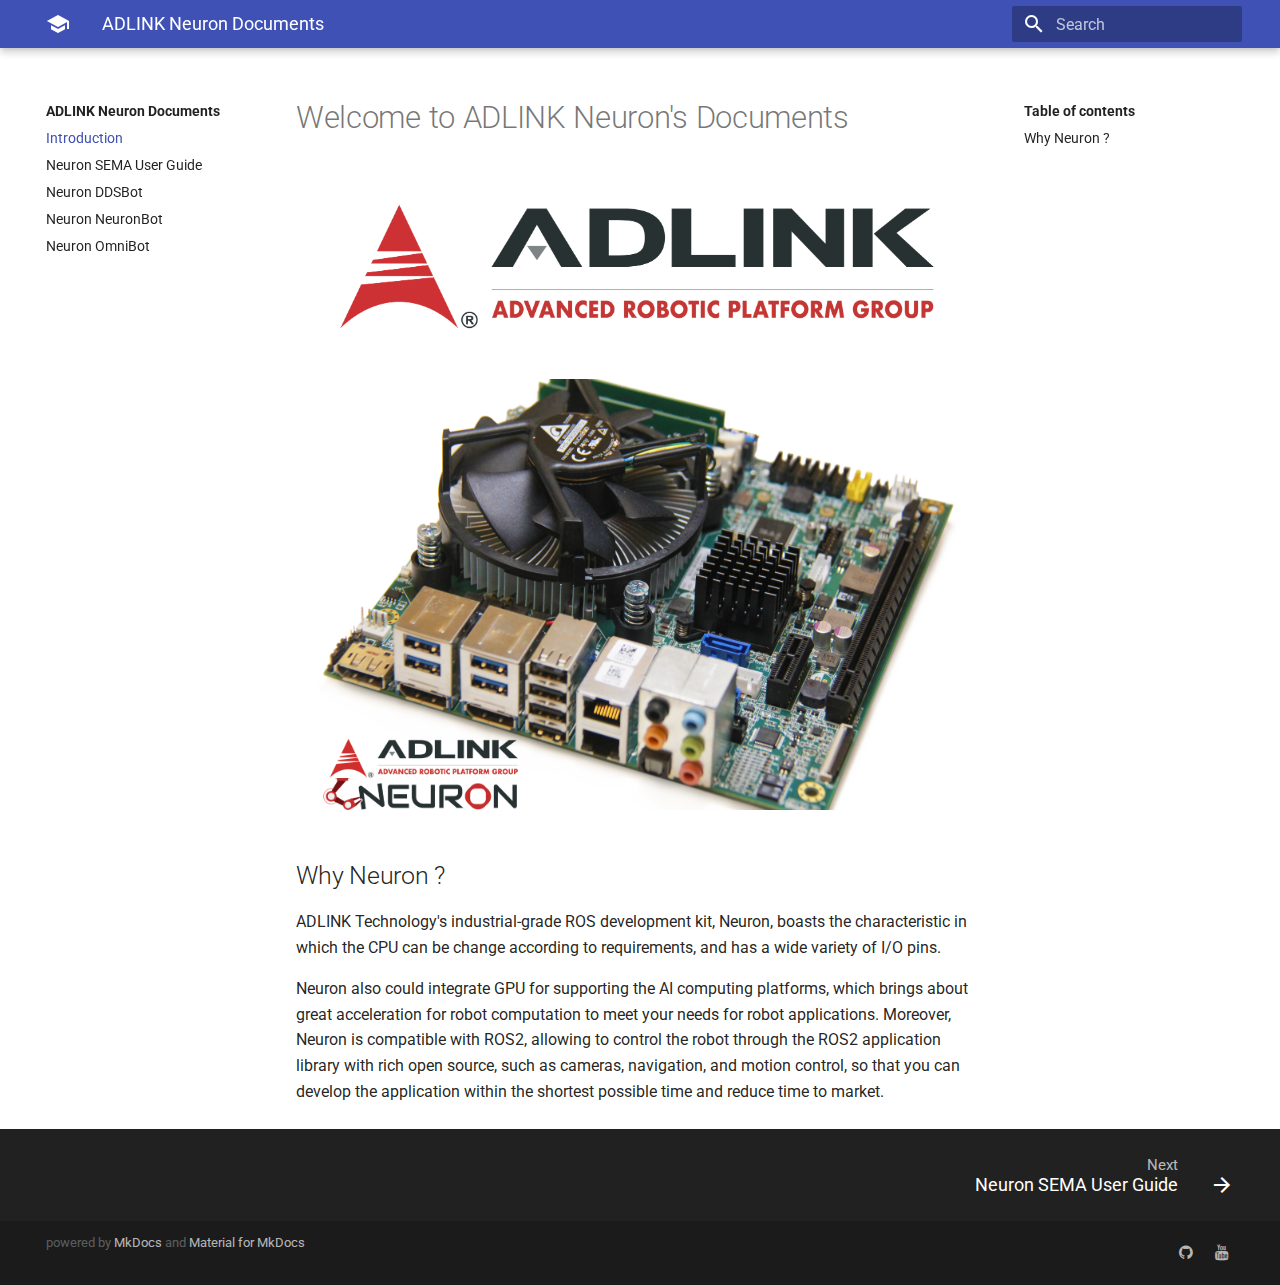
==== commit 2c17be5e: "Deployed e528b8a with MkDocs version: 0.17.3" ====
--- a/index.html
+++ b/index.html
@@ -177,10 +177,39 @@
       
     
     
+      <label class="md-nav__link md-nav__link--active" for="toc">
+        Introduction
+      </label>
+    
     <a href="." title="Introduction" class="md-nav__link md-nav__link--active">
       Introduction
     </a>
     
+      
+<nav class="md-nav md-nav--secondary">
+  
+  
+    
+  
+  
+    <label class="md-nav__title" for="toc">Table of contents</label>
+    <ul class="md-nav__list" data-md-scrollfix>
+      
+        <li class="md-nav__item">
+  <a href="#why-neuron" title="Why Neuron ?" class="md-nav__link">
+    Why Neuron ?
+  </a>
+  
+</li>
+      
+      
+      
+      
+      
+    </ul>
+  
+</nav>
+    
   </li>
 
     
@@ -190,8 +219,32 @@
 
 
   <li class="md-nav__item">
-    <a href="about-neuron/" title="About Neuron" class="md-nav__link">
-      About Neuron
+    <a href="sema-user-guide/" title="Neuron SEMA User Guide" class="md-nav__link">
+      Neuron SEMA User Guide
+    </a>
+  </li>
+
+    
+      
+      
+      
+
+
+  <li class="md-nav__item">
+    <a href="neuron-ddsbot/" title="Neuron DDSBot" class="md-nav__link">
+      Neuron DDSBot
+    </a>
+  </li>
+
+    
+      
+      
+      
+
+
+  <li class="md-nav__item">
+    <a href="neuron-neuronbot/" title="Neuron NeuronBot" class="md-nav__link">
+      Neuron NeuronBot
     </a>
   </li>
 
@@ -225,6 +278,22 @@
     
   
   
+    <label class="md-nav__title" for="toc">Table of contents</label>
+    <ul class="md-nav__list" data-md-scrollfix>
+      
+        <li class="md-nav__item">
+  <a href="#why-neuron" title="Why Neuron ?" class="md-nav__link">
+    Why Neuron ?
+  </a>
+  
+</li>
+      
+      
+      
+      
+      
+    </ul>
+  
 </nav>
                   </div>
                 </div>
@@ -238,6 +307,10 @@
                 
                 <h1 id="welcome-to-adlink-neurons-documents">Welcome to ADLINK Neuron's Documents</h1>
 <p><img alt="Screenshot" src="./img/ADLINK_Logo_With_ARPG.png" /></p>
+<p><img alt="Screenshot" src="./img/neuron_logo.png" /></p>
+<h2 id="why-neuron">Why Neuron ?</h2>
+<p>ADLINK Technology's industrial-grade ROS development kit, Neuron, boasts the characteristic in which the CPU can be change according to requirements, and has a wide variety of I/O pins. </p>
+<p>Neuron also could integrate GPU for supporting the AI computing platforms, which brings about great acceleration for robot computation to meet your needs for robot applications. Moreover, Neuron is compatible with ROS2, allowing to control the robot through the ROS2 application library with rich open source, such as cameras, navigation, and motion control, so that you can develop the application within the shortest possible time and reduce time to market.</p>
                 
                   
                 
@@ -259,13 +332,13 @@
       <nav class="md-footer-nav__inner md-grid">
         
         
-          <a href="about-neuron/" title="About Neuron" class="md-flex md-footer-nav__link md-footer-nav__link--next" rel="next">
+          <a href="sema-user-guide/" title="Neuron SEMA User Guide" class="md-flex md-footer-nav__link md-footer-nav__link--next" rel="next">
             <div class="md-flex__cell md-flex__cell--stretch md-footer-nav__title">
               <span class="md-flex__ellipsis">
                 <span class="md-footer-nav__direction">
                   Next
                 </span>
-                About Neuron
+                Neuron SEMA User Guide
               </span>
             </div>
             <div class="md-flex__cell md-flex__cell--shrink">
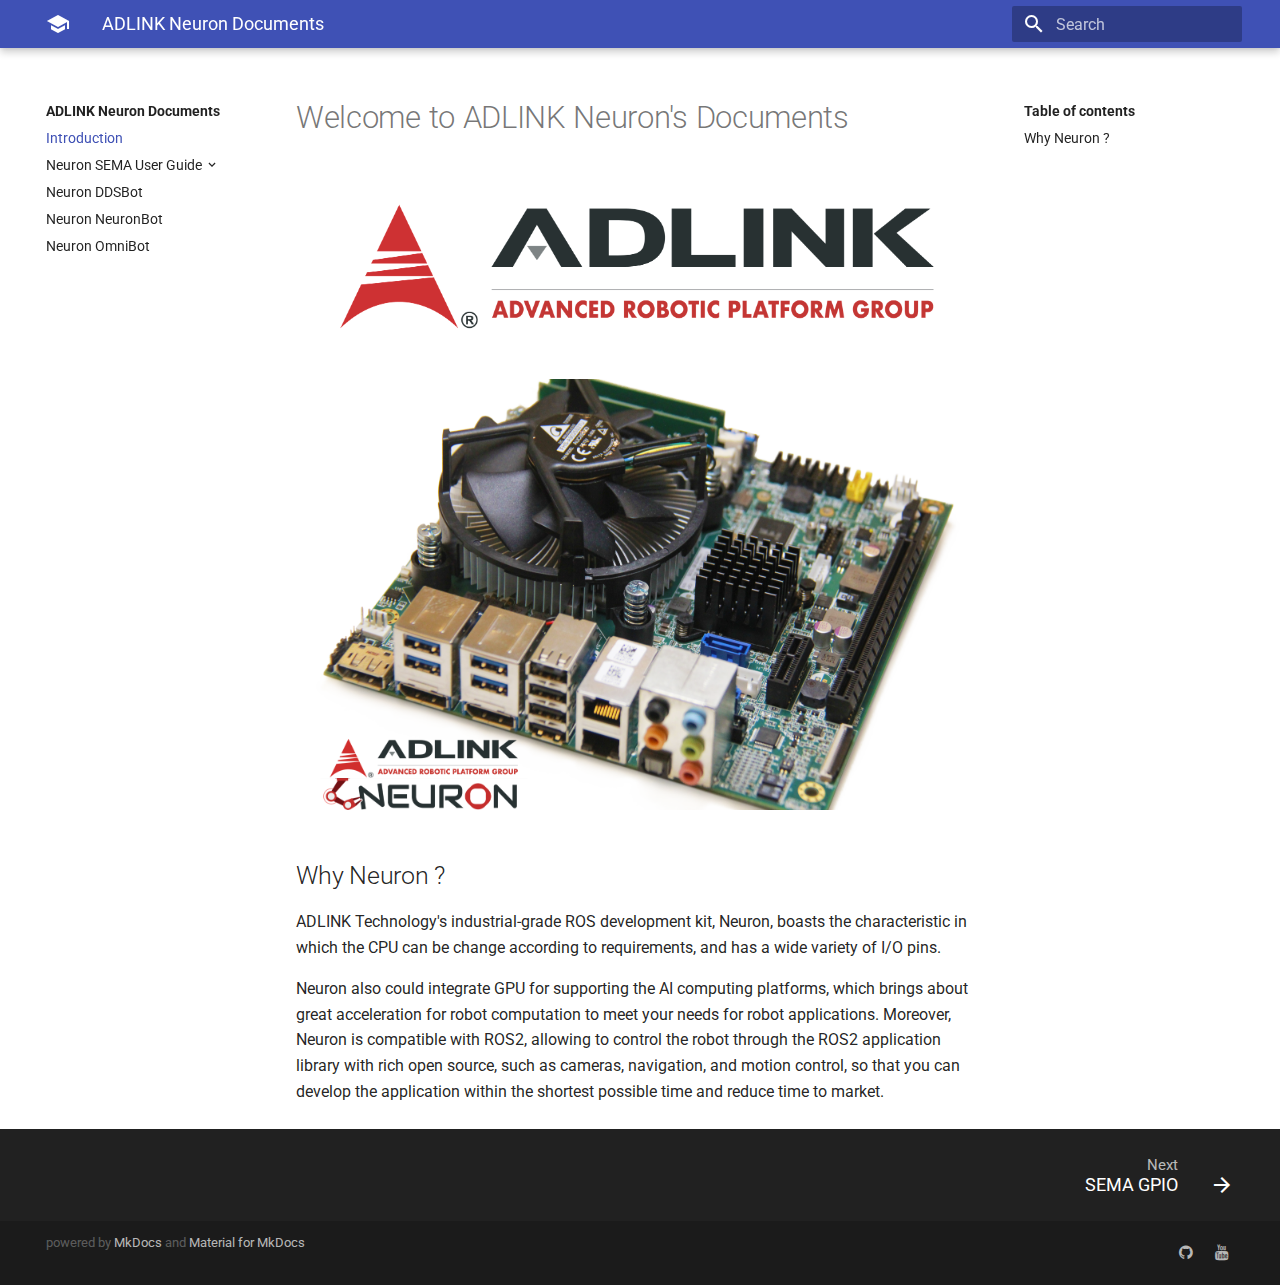
==== commit 1ed10e38: "Deployed 81847db with MkDocs version: 0.17.3" ====
--- a/index.html
+++ b/index.html
@@ -218,10 +218,34 @@
       
 
 
+  <li class="md-nav__item md-nav__item--nested">
+    
+      <input class="md-toggle md-nav__toggle" data-md-toggle="nav-2" type="checkbox" id="nav-2">
+    
+    <label class="md-nav__link" for="nav-2">
+      Neuron SEMA User Guide
+    </label>
+    <nav class="md-nav" data-md-component="collapsible" data-md-level="1">
+      <label class="md-nav__title" for="nav-2">
+        Neuron SEMA User Guide
+      </label>
+      <ul class="md-nav__list" data-md-scrollfix>
+        
+        
+          
+          
+          
+
+
   <li class="md-nav__item">
-    <a href="sema-user-guide/" title="Neuron SEMA User Guide" class="md-nav__link">
-      Neuron SEMA User Guide
+    <a href="sema/sema-gpio/" title="SEMA GPIO" class="md-nav__link">
+      SEMA GPIO
     </a>
+  </li>
+
+        
+      </ul>
+    </nav>
   </li>
 
     
@@ -332,13 +356,13 @@
       <nav class="md-footer-nav__inner md-grid">
         
         
-          <a href="sema-user-guide/" title="Neuron SEMA User Guide" class="md-flex md-footer-nav__link md-footer-nav__link--next" rel="next">
+          <a href="sema/sema-gpio/" title="SEMA GPIO" class="md-flex md-footer-nav__link md-footer-nav__link--next" rel="next">
             <div class="md-flex__cell md-flex__cell--stretch md-footer-nav__title">
               <span class="md-flex__ellipsis">
                 <span class="md-footer-nav__direction">
                   Next
                 </span>
-                Neuron SEMA User Guide
+                SEMA GPIO
               </span>
             </div>
             <div class="md-flex__cell md-flex__cell--shrink">
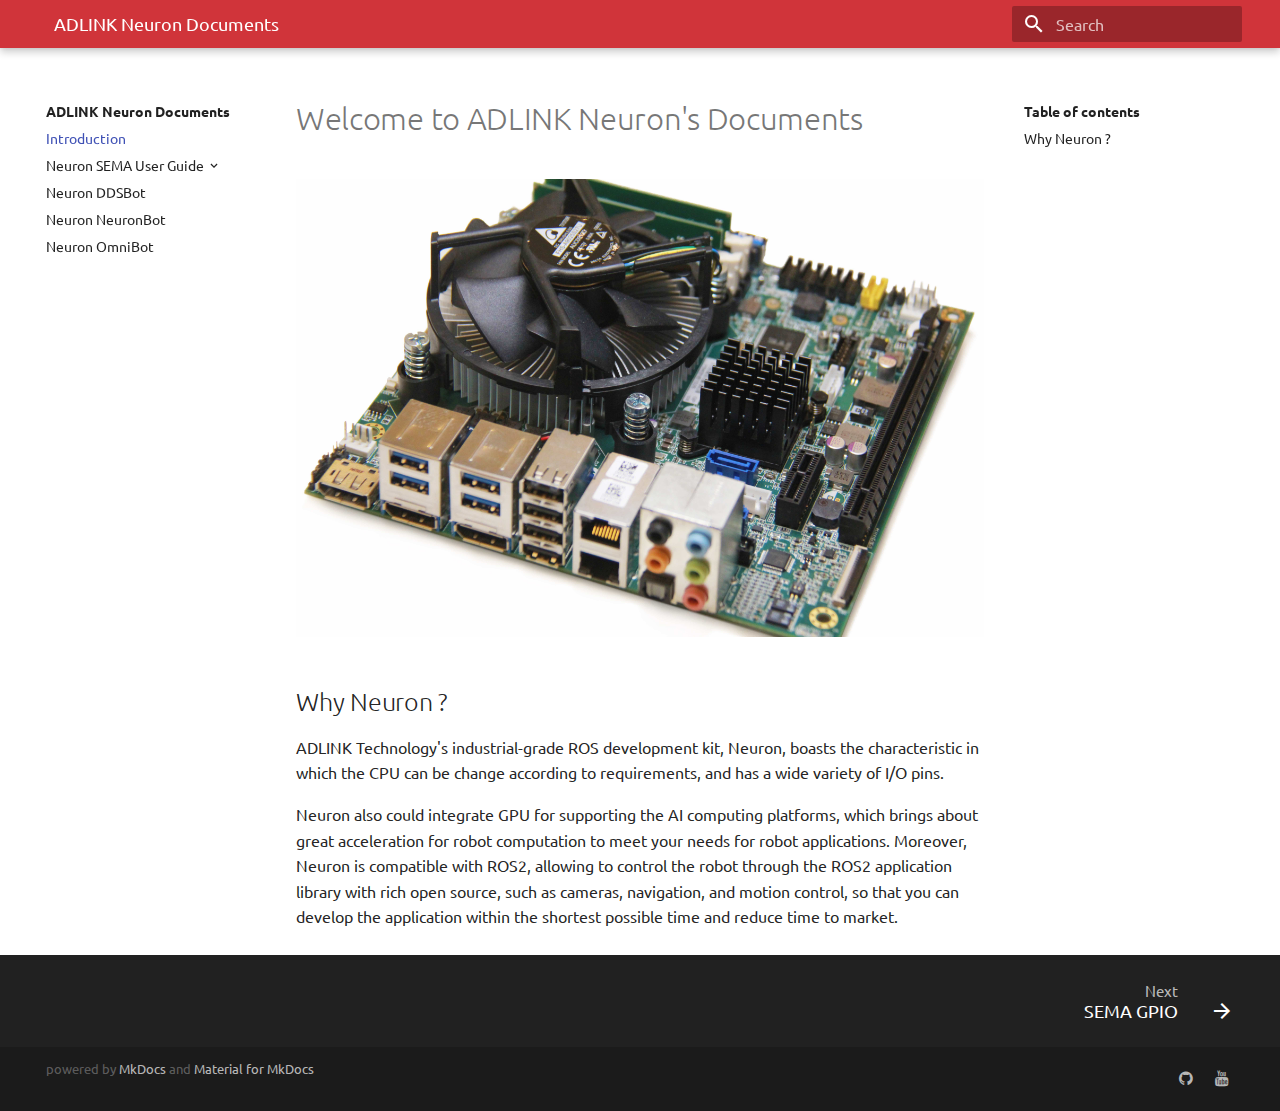
==== commit d77aaba9: "Deployed 6a1686f with MkDocs version: 0.17.5" ====
--- a/index.html
+++ b/index.html
@@ -32,7 +32,7 @@
         <meta name="lang:search.tokenizer" content="[\s\-]+">
       
       <link rel="shortcut icon" href="./assets/images/favicon.png">
-      <meta name="generator" content="mkdocs-0.17.3, mkdocs-material-2.7.3">
+      <meta name="generator" content="mkdocs-0.17.5, mkdocs-material-2.9.2">
     
     
       
@@ -40,7 +40,8 @@
       
     
     
-      <link rel="stylesheet" href="./assets/stylesheets/application.8d40d89b.css">
+      <link rel="stylesheet" href="./assets/stylesheets/application.ba0fd1a6.css">
+      
       
     
     
@@ -49,11 +50,11 @@
     
       <link href="https://fonts.gstatic.com" rel="preconnect" crossorigin>
       
-        <link rel="stylesheet" href="https://fonts.googleapis.com/css?family=Roboto:300,400,400i,700|Roboto+Mono">
-        <style>body,input{font-family:"Roboto","Helvetica Neue",Helvetica,Arial,sans-serif}code,kbd,pre{font-family:"Roboto Mono","Courier New",Courier,monospace}</style>
-      
-      <link rel="stylesheet" href="https://fonts.googleapis.com/icon?family=Material+Icons">
-    
+        <link rel="stylesheet" href="https://fonts.googleapis.com/css?family=Ubuntu:300,400,400i,700|Ubuntu">
+        <style>body,input{font-family:"Ubuntu","Helvetica Neue",Helvetica,Arial,sans-serif}code,kbd,pre{font-family:"Ubuntu","Courier New",Courier,monospace}</style>
+      
+    
+    <link rel="stylesheet" href="./assets/fonts/material-icons.css">
     
       <link rel="stylesheet" href="./stylesheets/extra.css">
     
@@ -68,9 +69,9 @@
         
       </defs>
     </svg>
-    <input class="md-toggle" data-md-toggle="drawer" type="checkbox" id="drawer" autocomplete="off">
-    <input class="md-toggle" data-md-toggle="search" type="checkbox" id="search" autocomplete="off">
-    <label class="md-overlay" data-md-component="overlay" for="drawer"></label>
+    <input class="md-toggle" data-md-toggle="drawer" type="checkbox" id="__drawer" autocomplete="off">
+    <input class="md-toggle" data-md-toggle="search" type="checkbox" id="__search" autocomplete="off">
+    <label class="md-overlay" data-md-component="overlay" for="__drawer"></label>
     
       <a href="#welcome-to-adlink-neurons-documents" tabindex="1" class="md-skip">
         Skip to content
@@ -83,12 +84,12 @@
       <div class="md-flex__cell md-flex__cell--shrink">
         <a href="." title="ADLINK Neuron Documents" class="md-header-nav__button md-logo">
           
-            <i class="md-icon"></i>
+            <img src="./img/neuron_logo." width="24" height="24">
           
         </a>
       </div>
       <div class="md-flex__cell md-flex__cell--shrink">
-        <label class="md-icon md-icon--menu md-header-nav__button" for="drawer"></label>
+        <label class="md-icon md-icon--menu md-header-nav__button" for="__drawer"></label>
       </div>
       <div class="md-flex__cell md-flex__cell--stretch">
         <div class="md-flex__ellipsis md-header-nav__title" data-md-component="title">
@@ -107,14 +108,14 @@
       <div class="md-flex__cell md-flex__cell--shrink">
         
           
-            <label class="md-icon md-icon--search md-header-nav__button" for="search"></label>
+            <label class="md-icon md-icon--search md-header-nav__button" for="__search"></label>
             
 <div class="md-search" data-md-component="search" role="dialog">
-  <label class="md-search__overlay" for="search"></label>
+  <label class="md-search__overlay" for="__search"></label>
   <div class="md-search__inner" role="search">
     <form class="md-search__form" name="search">
       <input type="text" class="md-search__input" name="query" placeholder="Search" autocapitalize="off" autocorrect="off" autocomplete="off" spellcheck="false" data-md-component="query" data-md-state="active">
-      <label class="md-icon md-search__icon" for="search"></label>
+      <label class="md-icon md-search__icon" for="__search"></label>
       <button type="reset" class="md-icon md-search__icon" data-md-component="reset" tabindex="-1">
         &#xE5CD;
       </button>
@@ -152,10 +153,10 @@
                 <div class="md-sidebar__scrollwrap">
                   <div class="md-sidebar__inner">
                     <nav class="md-nav md-nav--primary" data-md-level="0">
-  <label class="md-nav__title md-nav__title--site" for="drawer">
+  <label class="md-nav__title md-nav__title--site" for="__drawer">
     <span class="md-nav__button md-logo">
       
-        <i class="md-icon"></i>
+        <img src="./img/neuron_logo." width="48" height="48">
       
     </span>
     ADLINK Neuron Documents
@@ -172,12 +173,12 @@
 
   <li class="md-nav__item md-nav__item--active">
     
-    <input class="md-toggle md-nav__toggle" data-md-toggle="toc" type="checkbox" id="toc">
-    
-      
-    
-    
-      <label class="md-nav__link md-nav__link--active" for="toc">
+    <input class="md-toggle md-nav__toggle" data-md-toggle="toc" type="checkbox" id="__toc">
+    
+      
+    
+    
+      <label class="md-nav__link md-nav__link--active" for="__toc">
         Introduction
       </label>
     
@@ -192,7 +193,7 @@
     
   
   
-    <label class="md-nav__title" for="toc">Table of contents</label>
+    <label class="md-nav__title" for="__toc">Table of contents</label>
     <ul class="md-nav__list" data-md-scrollfix>
       
         <li class="md-nav__item">
@@ -302,7 +303,7 @@
     
   
   
-    <label class="md-nav__title" for="toc">Table of contents</label>
+    <label class="md-nav__title" for="__toc">Table of contents</label>
     <ul class="md-nav__list" data-md-scrollfix>
       
         <li class="md-nav__item">
@@ -330,8 +331,7 @@
                 
                 
                 <h1 id="welcome-to-adlink-neurons-documents">Welcome to ADLINK Neuron's Documents</h1>
-<p><img alt="Screenshot" src="./img/ADLINK_Logo_With_ARPG.png" /></p>
-<p><img alt="Screenshot" src="./img/neuron_logo.png" /></p>
+<p><img alt="Screenshot" src="./img/neuron.jpg" /></p>
 <h2 id="why-neuron">Why Neuron ?</h2>
 <p>ADLINK Technology's industrial-grade ROS development kit, Neuron, boasts the characteristic in which the CPU can be change according to requirements, and has a wide variety of I/O pins. </p>
 <p>Neuron also could integrate GPU for supporting the AI computing platforms, which brings about great acceleration for robot computation to meet your needs for robot applications. Moreover, Neuron is compatible with ROS2, allowing to control the robot through the ROS2 application library with rich open source, such as cameras, navigation, and motion control, so that you can develop the application within the shortest possible time and reduce time to market.</p>
@@ -378,7 +378,7 @@
       <div class="md-footer-copyright">
         
         powered by
-        <a href="http://www.mkdocs.org">MkDocs</a>
+        <a href="https://www.mkdocs.org">MkDocs</a>
         and
         <a href="https://squidfunk.github.io/mkdocs-material/">
           Material for MkDocs</a>
@@ -386,8 +386,7 @@
       
         
   <div class="md-footer-social">
-    
-    <link rel="stylesheet" href="https://cdnjs.cloudflare.com/ajax/libs/font-awesome/4.7.0/css/font-awesome.min.css">
+    <link rel="stylesheet" href="./assets/fonts/font-awesome.css">
     
       <a href="https://github.com/Adlink-ROS" class="md-footer-social__link fa fa-github"></a>
     
@@ -402,9 +401,9 @@
       
     </div>
     
-      <script src="./assets/javascripts/application.b438e6c5.js"></script>
-      
-      <script>app.initialize({version:"0.17.3",url:{base:"."}})</script>
+      <script src="./assets/javascripts/application.a59e2a89.js"></script>
+      
+      <script>app.initialize({version:"0.17.5",url:{base:"."}})</script>
       
         <script src="./javascripts/extra.js"></script>
       
--- a/assets/stylesheets/application.ba0fd1a6.css
+++ b/assets/stylesheets/application.ba0fd1a6.css
@@ -0,0 +1,2 @@
+html{box-sizing:border-box}*,:after,:before{box-sizing:inherit}html{-webkit-text-size-adjust:none;-moz-text-size-adjust:none;-ms-text-size-adjust:none;text-size-adjust:none}body{margin:0}hr{overflow:visible;box-sizing:content-box}a{-webkit-text-decoration-skip:objects}a,button,input,label{-webkit-tap-highlight-color:transparent}a{color:inherit;text-decoration:none}small,sub,sup{font-size:80%}sub,sup{position:relative;line-height:0;vertical-align:baseline}sub{bottom:-.25em}sup{top:-.5em}img{border-style:none}table{border-collapse:separate;border-spacing:0}td,th{font-weight:400;vertical-align:top}button{margin:0;padding:0;border:0;outline-style:none;background:transparent;font-size:inherit}input{border:0;outline:0}.md-clipboard:before,.md-icon,.md-nav__button,.md-nav__link:after,.md-nav__title:before,.md-search-result__article--document:before,.md-source-file:before,.md-typeset .admonition>.admonition-title:before,.md-typeset .admonition>summary:before,.md-typeset .critic.comment:before,.md-typeset .footnote-backref,.md-typeset .task-list-control .task-list-indicator:before,.md-typeset details>.admonition-title:before,.md-typeset details>summary:before,.md-typeset summary:after{font-family:Material Icons;font-style:normal;font-variant:normal;font-weight:400;line-height:1;text-transform:none;white-space:nowrap;speak:none;word-wrap:normal;direction:ltr}.md-content__icon,.md-footer-nav__button,.md-header-nav__button,.md-nav__button,.md-nav__title:before,.md-search-result__article--document:before{display:inline-block;margin:.4rem;padding:.8rem;font-size:2.4rem;cursor:pointer}.md-icon--arrow-back:before{content:"\E5C4"}.md-icon--arrow-forward:before{content:"\E5C8"}.md-icon--menu:before{content:"\E5D2"}.md-icon--search:before{content:"\E8B6"}[dir=rtl] .md-icon--arrow-back:before{content:"\E5C8"}[dir=rtl] .md-icon--arrow-forward:before{content:"\E5C4"}body{-webkit-font-smoothing:antialiased;-moz-osx-font-smoothing:grayscale}body,input{color:rgba(0,0,0,.87);-webkit-font-feature-settings:"kern","liga";font-feature-settings:"kern","liga";font-family:Helvetica Neue,Helvetica,Arial,sans-serif}code,kbd,pre{color:rgba(0,0,0,.87);-webkit-font-feature-settings:"kern";font-feature-settings:"kern";font-family:Courier New,Courier,monospace}.md-typeset{font-size:1.6rem;line-height:1.6;-webkit-print-color-adjust:exact}.md-typeset blockquote,.md-typeset ol,.md-typeset p,.md-typeset ul{margin:1em 0}.md-typeset h1{margin:0 0 4rem;color:rgba(0,0,0,.54);font-size:3.125rem;line-height:1.3}.md-typeset h1,.md-typeset h2{font-weight:300;letter-spacing:-.01em}.md-typeset h2{margin:4rem 0 1.6rem;font-size:2.5rem;line-height:1.4}.md-typeset h3{margin:3.2rem 0 1.6rem;font-size:2rem;font-weight:400;letter-spacing:-.01em;line-height:1.5}.md-typeset h2+h3{margin-top:1.6rem}.md-typeset h4{font-size:1.6rem}.md-typeset h4,.md-typeset h5,.md-typeset h6{margin:1.6rem 0;font-weight:700;letter-spacing:-.01em}.md-typeset h5,.md-typeset h6{color:rgba(0,0,0,.54);font-size:1.28rem}.md-typeset h5{text-transform:uppercase}.md-typeset hr{margin:1.5em 0;border-bottom:.1rem dotted rgba(0,0,0,.26)}.md-typeset a{color:#3f51b5;word-break:break-word}.md-typeset a,.md-typeset a:before{transition:color .125s}.md-typeset a:active,.md-typeset a:hover{color:#536dfe}.md-typeset code,.md-typeset pre{background-color:hsla(0,0%,93%,.5);color:#37474f;font-size:85%;direction:ltr}.md-typeset code{margin:0 .29412em;padding:.07353em 0;border-radius:.2rem;box-shadow:.29412em 0 0 hsla(0,0%,93%,.5),-.29412em 0 0 hsla(0,0%,93%,.5);word-break:break-word;-webkit-box-decoration-break:clone;box-decoration-break:clone}.md-typeset h1 code,.md-typeset h2 code,.md-typeset h3 code,.md-typeset h4 code,.md-typeset h5 code,.md-typeset h6 code{margin:0;background-color:transparent;box-shadow:none}.md-typeset a>code{margin:inherit;padding:inherit;border-radius:none;background-color:inherit;color:inherit;box-shadow:none}.md-typeset pre{position:relative;margin:1em 0;border-radius:.2rem;line-height:1.4;-webkit-overflow-scrolling:touch}.md-typeset pre>code{display:block;margin:0;padding:1.05rem 1.2rem;background-color:transparent;font-size:inherit;box-shadow:none;-webkit-box-decoration-break:none;box-decoration-break:none;overflow:auto}.md-typeset pre>code::-webkit-scrollbar{width:.4rem;height:.4rem}.md-typeset pre>code::-webkit-scrollbar-thumb{background-color:rgba(0,0,0,.26)}.md-typeset pre>code::-webkit-scrollbar-thumb:hover{background-color:#536dfe}.md-typeset kbd{padding:0 .29412em;border:.1rem solid #c9c9c9;border-radius:.3rem;border-bottom-color:#bcbcbc;background-color:#fcfcfc;color:#555;font-size:85%;box-shadow:0 .1rem 0 #b0b0b0;word-break:break-word}.md-typeset mark{margin:0 .25em;padding:.0625em 0;border-radius:.2rem;background-color:rgba(255,235,59,.5);box-shadow:.25em 0 0 rgba(255,235,59,.5),-.25em 0 0 rgba(255,235,59,.5);word-break:break-word;-webkit-box-decoration-break:clone;box-decoration-break:clone}.md-typeset abbr{border-bottom:.1rem dotted rgba(0,0,0,.54);text-decoration:none;cursor:help}.md-typeset small{opacity:.75}.md-typeset sub,.md-typeset sup{margin-left:.07812em}[dir=rtl] .md-typeset sub,[dir=rtl] .md-typeset sup{margin-right:.07812em;margin-left:0}.md-typeset blockquote{padding-left:1.2rem;border-left:.4rem solid rgba(0,0,0,.26);color:rgba(0,0,0,.54)}[dir=rtl] .md-typeset blockquote{padding-right:1.2rem;padding-left:0;border-right:.4rem solid rgba(0,0,0,.26);border-left:initial}.md-typeset ul{list-style-type:disc}.md-typeset ol,.md-typeset ul{margin-left:.625em;padding:0}[dir=rtl] .md-typeset ol,[dir=rtl] .md-typeset ul{margin-right:.625em;margin-left:0}.md-typeset ol ol,.md-typeset ul ol{list-style-type:lower-alpha}.md-typeset ol ol ol,.md-typeset ul ol ol{list-style-type:lower-roman}.md-typeset ol li,.md-typeset ul li{margin-bottom:.5em;margin-left:1.25em}[dir=rtl] .md-typeset ol li,[dir=rtl] .md-typeset ul li{margin-right:1.25em;margin-left:0}.md-typeset ol li blockquote,.md-typeset ol li p,.md-typeset ul li blockquote,.md-typeset ul li p{margin:.5em 0}.md-typeset ol li:last-child,.md-typeset ul li:last-child{margin-bottom:0}.md-typeset ol li ol,.md-typeset ol li ul,.md-typeset ul li ol,.md-typeset ul li ul{margin:.5em 0 .5em .625em}[dir=rtl] .md-typeset ol li ol,[dir=rtl] .md-typeset ol li ul,[dir=rtl] .md-typeset ul li ol,[dir=rtl] .md-typeset ul li ul{margin-right:.625em;margin-left:0}.md-typeset dd{margin:1em 0 1em 1.875em}[dir=rtl] .md-typeset dd{margin-right:1.875em;margin-left:0}.md-typeset iframe,.md-typeset img,.md-typeset svg{max-width:100%}.md-typeset table:not([class]){box-shadow:0 2px 2px 0 rgba(0,0,0,.14),0 1px 5px 0 rgba(0,0,0,.12),0 3px 1px -2px rgba(0,0,0,.2);display:inline-block;max-width:100%;border-radius:.2rem;font-size:1.28rem;overflow:auto;-webkit-overflow-scrolling:touch}.md-typeset table:not([class])+*{margin-top:1.5em}.md-typeset table:not([class]) td:not([align]),.md-typeset table:not([class]) th:not([align]){text-align:left}[dir=rtl] .md-typeset table:not([class]) td:not([align]),[dir=rtl] .md-typeset table:not([class]) th:not([align]){text-align:right}.md-typeset table:not([class]) th{min-width:10rem;padding:1.2rem 1.6rem;background-color:rgba(0,0,0,.54);color:#fff;vertical-align:top}.md-typeset table:not([class]) td{padding:1.2rem 1.6rem;border-top:.1rem solid rgba(0,0,0,.07);vertical-align:top}.md-typeset table:not([class]) tr:first-child td{border-top:0}.md-typeset table:not([class]) a{word-break:normal}.md-typeset__scrollwrap{margin:1em -1.6rem;overflow-x:auto;-webkit-overflow-scrolling:touch}.md-typeset .md-typeset__table{display:inline-block;margin-bottom:.5em;padding:0 1.6rem}.md-typeset .md-typeset__table table{display:table;width:100%;margin:0;overflow:hidden}html{font-size:62.5%;overflow-x:hidden}body,html{height:100%}body{position:relative}hr{display:block;height:.1rem;padding:0;border:0}.md-svg{display:none}.md-grid{max-width:122rem;margin-right:auto;margin-left:auto}.md-container,.md-main{overflow:auto}.md-container{display:table;width:100%;height:100%;padding-top:4.8rem;table-layout:fixed}.md-main{display:table-row;height:100%}.md-main__inner{height:100%;padding-top:3rem;padding-bottom:.1rem}.md-toggle{display:none}.md-overlay{position:fixed;top:0;width:0;height:0;transition:width 0s .25s,height 0s .25s,opacity .25s;background-color:rgba(0,0,0,.54);opacity:0;z-index:3}.md-flex{display:table}.md-flex__cell{display:table-cell;position:relative;vertical-align:top}.md-flex__cell--shrink{width:0}.md-flex__cell--stretch{display:table;width:100%;table-layout:fixed}.md-flex__ellipsis{display:table-cell;text-overflow:ellipsis;white-space:nowrap;overflow:hidden}.md-skip{position:fixed;width:.1rem;height:.1rem;margin:1rem;padding:.6rem 1rem;clip:rect(.1rem);-webkit-transform:translateY(.8rem);transform:translateY(.8rem);border-radius:.2rem;background-color:rgba(0,0,0,.87);color:#fff;font-size:1.28rem;opacity:0;overflow:hidden}.md-skip:focus{width:auto;height:auto;clip:auto;-webkit-transform:translateX(0);transform:translateX(0);transition:opacity .175s 75ms,-webkit-transform .25s cubic-bezier(.4,0,.2,1);transition:transform .25s cubic-bezier(.4,0,.2,1),opacity .175s 75ms;transition:transform .25s cubic-bezier(.4,0,.2,1),opacity .175s 75ms,-webkit-transform .25s cubic-bezier(.4,0,.2,1);opacity:1;z-index:10}@page{margin:25mm}.md-clipboard{position:absolute;top:.6rem;right:.6rem;width:2.8rem;height:2.8rem;border-radius:.2rem;font-size:1.6rem;cursor:pointer;z-index:1;-webkit-backface-visibility:hidden;backface-visibility:hidden}.md-clipboard:before{transition:color .25s,opacity .25s;color:rgba(0,0,0,.07);content:"\E14D"}.codehilite:hover .md-clipboard:before,.md-typeset .highlight:hover .md-clipboard:before,pre:hover .md-clipboard:before{color:rgba(0,0,0,.54)}.md-clipboard:focus:before,.md-clipboard:hover:before{color:#536dfe}.md-clipboard__message{display:block;position:absolute;top:0;right:3.4rem;padding:.6rem 1rem;-webkit-transform:translateX(.8rem);transform:translateX(.8rem);transition:opacity .175s,-webkit-transform .25s cubic-bezier(.9,.1,.9,0);transition:transform .25s cubic-bezier(.9,.1,.9,0),opacity .175s;transition:transform .25s cubic-bezier(.9,.1,.9,0),opacity .175s,-webkit-transform .25s cubic-bezier(.9,.1,.9,0);border-radius:.2rem;background-color:rgba(0,0,0,.54);color:#fff;font-size:1.28rem;white-space:nowrap;opacity:0;pointer-events:none}.md-clipboard__message--active{-webkit-transform:translateX(0);transform:translateX(0);transition:opacity .175s 75ms,-webkit-transform .25s cubic-bezier(.4,0,.2,1);transition:transform .25s cubic-bezier(.4,0,.2,1),opacity .175s 75ms;transition:transform .25s cubic-bezier(.4,0,.2,1),opacity .175s 75ms,-webkit-transform .25s cubic-bezier(.4,0,.2,1);opacity:1;pointer-events:auto}.md-clipboard__message:before{content:attr(aria-label)}.md-clipboard__message:after{display:block;position:absolute;top:50%;right:-.4rem;width:0;margin-top:-.4rem;border-width:.4rem 0 .4rem .4rem;border-style:solid;border-color:transparent rgba(0,0,0,.54);content:""}.md-content__inner{margin:0 1.6rem 2.4rem;padding-top:1.2rem}.md-content__inner:before{display:block;height:.8rem;content:""}.md-content__inner>:last-child{margin-bottom:0}.md-content__icon{position:relative;margin:.8rem 0;padding:0;float:right}.md-typeset .md-content__icon{color:rgba(0,0,0,.26)}.md-header{position:fixed;top:0;right:0;left:0;height:4.8rem;transition:background-color .25s,color .25s;background-color:#3f51b5;color:#fff;box-shadow:none;z-index:2;-webkit-backface-visibility:hidden;backface-visibility:hidden}.no-js .md-header{transition:none;box-shadow:none}.md-header[data-md-state=shadow]{transition:background-color .25s,color .25s,box-shadow .25s;box-shadow:0 0 .4rem rgba(0,0,0,.1),0 .4rem .8rem rgba(0,0,0,.2)}.md-header-nav{padding:0 .4rem}.md-header-nav__button{position:relative;transition:opacity .25s;z-index:1}.md-header-nav__button:hover{opacity:.7}.md-header-nav__button.md-logo *{display:block}.no-js .md-header-nav__button.md-icon--search{display:none}.md-header-nav__topic{display:block;position:absolute;transition:opacity .15s,-webkit-transform .4s cubic-bezier(.1,.7,.1,1);transition:transform .4s cubic-bezier(.1,.7,.1,1),opacity .15s;transition:transform .4s cubic-bezier(.1,.7,.1,1),opacity .15s,-webkit-transform .4s cubic-bezier(.1,.7,.1,1);text-overflow:ellipsis;white-space:nowrap;overflow:hidden}.md-header-nav__topic+.md-header-nav__topic{-webkit-transform:translateX(2.5rem);transform:translateX(2.5rem);transition:opacity .15s,-webkit-transform .4s cubic-bezier(1,.7,.1,.1);transition:transform .4s cubic-bezier(1,.7,.1,.1),opacity .15s;transition:transform .4s cubic-bezier(1,.7,.1,.1),opacity .15s,-webkit-transform .4s cubic-bezier(1,.7,.1,.1);opacity:0;z-index:-1;pointer-events:none}[dir=rtl] .md-header-nav__topic+.md-header-nav__topic{-webkit-transform:translateX(-2.5rem);transform:translateX(-2.5rem)}.no-js .md-header-nav__topic{position:static}.no-js .md-header-nav__topic+.md-header-nav__topic{display:none}.md-header-nav__title{padding:0 2rem;font-size:1.8rem;line-height:4.8rem}.md-header-nav__title[data-md-state=active] .md-header-nav__topic{-webkit-transform:translateX(-2.5rem);transform:translateX(-2.5rem);transition:opacity .15s,-webkit-transform .4s cubic-bezier(1,.7,.1,.1);transition:transform .4s cubic-bezier(1,.7,.1,.1),opacity .15s;transition:transform .4s cubic-bezier(1,.7,.1,.1),opacity .15s,-webkit-transform .4s cubic-bezier(1,.7,.1,.1);opacity:0;z-index:-1;pointer-events:none}[dir=rtl] .md-header-nav__title[data-md-state=active] .md-header-nav__topic{-webkit-transform:translateX(2.5rem);transform:translateX(2.5rem)}.md-header-nav__title[data-md-state=active] .md-header-nav__topic+.md-header-nav__topic{-webkit-transform:translateX(0);transform:translateX(0);transition:opacity .15s,-webkit-transform .4s cubic-bezier(.1,.7,.1,1);transition:transform .4s cubic-bezier(.1,.7,.1,1),opacity .15s;transition:transform .4s cubic-bezier(.1,.7,.1,1),opacity .15s,-webkit-transform .4s cubic-bezier(.1,.7,.1,1);opacity:1;z-index:0;pointer-events:auto}.md-header-nav__source{display:none}.md-hero{transition:background .25s;background-color:#3f51b5;color:#fff;font-size:2rem;overflow:hidden}.md-hero__inner{margin-top:2rem;padding:1.6rem 1.6rem .8rem;transition:opacity .25s,-webkit-transform .4s cubic-bezier(.1,.7,.1,1);transition:transform .4s cubic-bezier(.1,.7,.1,1),opacity .25s;transition:transform .4s cubic-bezier(.1,.7,.1,1),opacity .25s,-webkit-transform .4s cubic-bezier(.1,.7,.1,1);transition-delay:.1s}[data-md-state=hidden] .md-hero__inner{pointer-events:none;-webkit-transform:translateY(1.25rem);transform:translateY(1.25rem);transition:opacity .1s 0s,-webkit-transform 0s .4s;transition:transform 0s .4s,opacity .1s 0s;transition:transform 0s .4s,opacity .1s 0s,-webkit-transform 0s .4s;opacity:0}.md-hero--expand .md-hero__inner{margin-bottom:2.4rem}.md-footer-nav{background-color:rgba(0,0,0,.87);color:#fff}.md-footer-nav__inner{padding:.4rem;overflow:auto}.md-footer-nav__link{padding-top:2.8rem;padding-bottom:.8rem;transition:opacity .25s}.md-footer-nav__link:hover{opacity:.7}.md-footer-nav__link--prev{width:25%;float:left}[dir=rtl] .md-footer-nav__link--prev{float:right}.md-footer-nav__link--next{width:75%;float:right;text-align:right}[dir=rtl] .md-footer-nav__link--next{float:left;text-align:left}.md-footer-nav__button{transition:background .25s}.md-footer-nav__title{position:relative;padding:0 2rem;font-size:1.8rem;line-height:4.8rem}.md-footer-nav__direction{position:absolute;right:0;left:0;margin-top:-2rem;padding:0 2rem;color:hsla(0,0%,100%,.7);font-size:1.5rem}.md-footer-meta{background-color:rgba(0,0,0,.895)}.md-footer-meta__inner{padding:.4rem;overflow:auto}html .md-footer-meta.md-typeset a{color:hsla(0,0%,100%,.7)}html .md-footer-meta.md-typeset a:focus,html .md-footer-meta.md-typeset a:hover{color:#fff}.md-footer-copyright{margin:0 1.2rem;padding:.8rem 0;color:hsla(0,0%,100%,.3);font-size:1.28rem}.md-footer-copyright__highlight{color:hsla(0,0%,100%,.7)}.md-footer-social{margin:0 .8rem;padding:.4rem 0 1.2rem}.md-footer-social__link{display:inline-block;width:3.2rem;height:3.2rem;font-size:1.6rem;text-align:center}.md-footer-social__link:before{line-height:1.9}.md-nav{font-size:1.4rem;line-height:1.3}.md-nav__title{display:block;padding:0 1.2rem;font-weight:700;text-overflow:ellipsis;overflow:hidden}.md-nav__title:before{display:none;content:"\E5C4"}[dir=rtl] .md-nav__title:before{content:"\E5C8"}.md-nav__title .md-nav__button{display:none}.md-nav__list{margin:0;padding:0;list-style:none}.md-nav__item{padding:0 1.2rem}.md-nav__item:last-child{padding-bottom:1.2rem}.md-nav__item .md-nav__item{padding-right:0}[dir=rtl] .md-nav__item .md-nav__item{padding-right:1.2rem;padding-left:0}.md-nav__item .md-nav__item:last-child{padding-bottom:0}.md-nav__button img{width:100%;height:auto}.md-nav__link{display:block;margin-top:.625em;transition:color .125s;text-overflow:ellipsis;cursor:pointer;overflow:hidden}.md-nav__item--nested>.md-nav__link:after{content:"\E313"}html .md-nav__link[for=__toc],html .md-nav__link[for=__toc]+.md-nav__link:after,html .md-nav__link[for=__toc]~.md-nav{display:none}.md-nav__link[data-md-state=blur]{color:rgba(0,0,0,.54)}.md-nav__link--active,.md-nav__link:active{color:#3f51b5}.md-nav__item--nested>.md-nav__link{color:inherit}.md-nav__link:focus,.md-nav__link:hover{color:#536dfe}.md-nav__source,.no-js .md-search{display:none}.md-search__overlay{opacity:0;z-index:1}.md-search__form{position:relative}.md-search__input{position:relative;padding:0 4.4rem 0 7.2rem;text-overflow:ellipsis;z-index:2}[dir=rtl] .md-search__input{padding:0 7.2rem 0 4.4rem}.md-search__input::-webkit-input-placeholder{transition:color .25s cubic-bezier(.1,.7,.1,1)}.md-search__input:-ms-input-placeholder,.md-search__input::-ms-input-placeholder{transition:color .25s cubic-bezier(.1,.7,.1,1)}.md-search__input::placeholder{transition:color .25s cubic-bezier(.1,.7,.1,1)}.md-search__input::-webkit-input-placeholder,.md-search__input~.md-search__icon{color:rgba(0,0,0,.54)}.md-search__input:-ms-input-placeholder,.md-search__input::-ms-input-placeholder,.md-search__input~.md-search__icon{color:rgba(0,0,0,.54)}.md-search__input::placeholder,.md-search__input~.md-search__icon{color:rgba(0,0,0,.54)}.md-search__input::-ms-clear{display:none}.md-search__icon{position:absolute;transition:color .25s cubic-bezier(.1,.7,.1,1),opacity .25s;font-size:2.4rem;cursor:pointer;z-index:2}.md-search__icon:hover{opacity:.7}.md-search__icon[for=__search]{top:.6rem;left:1rem}[dir=rtl] .md-search__icon[for=__search]{right:1rem;left:auto}.md-search__icon[for=__search]:before{content:"\E8B6"}.md-search__icon[type=reset]{top:.6rem;right:1rem;-webkit-transform:scale(.125);transform:scale(.125);transition:opacity .15s,-webkit-transform .15s cubic-bezier(.1,.7,.1,1);transition:transform .15s cubic-bezier(.1,.7,.1,1),opacity .15s;transition:transform .15s cubic-bezier(.1,.7,.1,1),opacity .15s,-webkit-transform .15s cubic-bezier(.1,.7,.1,1);opacity:0}[dir=rtl] .md-search__icon[type=reset]{right:auto;left:1rem}[data-md-toggle=search]:checked~.md-header .md-search__input:valid~.md-search__icon[type=reset]{-webkit-transform:scale(1);transform:scale(1);opacity:1}[data-md-toggle=search]:checked~.md-header .md-search__input:valid~.md-search__icon[type=reset]:hover{opacity:.7}.md-search__output{position:absolute;width:100%;border-radius:0 0 .2rem .2rem;overflow:hidden;z-index:1}.md-search__scrollwrap{height:100%;background-color:#fff;box-shadow:inset 0 .1rem 0 rgba(0,0,0,.07);overflow-y:auto;-webkit-overflow-scrolling:touch}.md-search-result{color:rgba(0,0,0,.87);word-break:break-word}.md-search-result__meta{padding:0 1.6rem;background-color:rgba(0,0,0,.07);color:rgba(0,0,0,.54);font-size:1.28rem;line-height:3.6rem}.md-search-result__list{margin:0;padding:0;border-top:.1rem solid rgba(0,0,0,.07);list-style:none}.md-search-result__item{box-shadow:0 -.1rem 0 rgba(0,0,0,.07)}.md-search-result__link{display:block;transition:background .25s;outline:0;overflow:hidden}.md-search-result__link:hover,.md-search-result__link[data-md-state=active]{background-color:rgba(83,109,254,.1)}.md-search-result__link:hover .md-search-result__article:before,.md-search-result__link[data-md-state=active] .md-search-result__article:before{opacity:.7}.md-search-result__link:last-child .md-search-result__teaser{margin-bottom:1.2rem}.md-search-result__article{position:relative;padding:0 1.6rem;overflow:auto}.md-search-result__article--document:before{position:absolute;left:0;margin:.2rem;transition:opacity .25s;color:rgba(0,0,0,.54);content:"\E880"}[dir=rtl] .md-search-result__article--document:before{right:0;left:auto}.md-search-result__article--document .md-search-result__title{margin:1.1rem 0;font-size:1.6rem;font-weight:400;line-height:1.4}.md-search-result__title{margin:.5em 0;font-size:1.28rem;font-weight:700;line-height:1.4}.md-search-result__teaser{display:-webkit-box;max-height:3.3rem;margin:.5em 0;color:rgba(0,0,0,.54);font-size:1.28rem;line-height:1.4;text-overflow:ellipsis;overflow:hidden;-webkit-line-clamp:2}.md-search-result em{font-style:normal;font-weight:700;text-decoration:underline}.md-sidebar{position:absolute;width:24.2rem;padding:2.4rem 0;overflow:hidden}.md-sidebar[data-md-state=lock]{position:fixed;top:4.8rem}.md-sidebar--secondary{display:none}.md-sidebar__scrollwrap{max-height:100%;margin:0 .4rem;overflow-y:auto;-webkit-backface-visibility:hidden;backface-visibility:hidden}.md-sidebar__scrollwrap::-webkit-scrollbar{width:.4rem;height:.4rem}.md-sidebar__scrollwrap::-webkit-scrollbar-thumb{background-color:rgba(0,0,0,.26)}.md-sidebar__scrollwrap::-webkit-scrollbar-thumb:hover{background-color:#536dfe}@-webkit-keyframes md-source__facts--done{0%{height:0}to{height:1.3rem}}@keyframes md-source__facts--done{0%{height:0}to{height:1.3rem}}@-webkit-keyframes md-source__fact--done{0%{-webkit-transform:translateY(100%);transform:translateY(100%);opacity:0}50%{opacity:0}to{-webkit-transform:translateY(0);transform:translateY(0);opacity:1}}@keyframes md-source__fact--done{0%{-webkit-transform:translateY(100%);transform:translateY(100%);opacity:0}50%{opacity:0}to{-webkit-transform:translateY(0);transform:translateY(0);opacity:1}}.md-source{display:block;padding-right:1.2rem;transition:opacity .25s;font-size:1.3rem;line-height:1.2;white-space:nowrap}[dir=rtl] .md-source{padding-right:0;padding-left:1.2rem}.md-source:hover{opacity:.7}.md-source:after,.md-source__icon{display:inline-block;height:4.8rem;content:"";vertical-align:middle}.md-source__icon{width:4.8rem}.md-source__icon svg{width:2.4rem;height:2.4rem;margin-top:1.2rem;margin-left:1.2rem}[dir=rtl] .md-source__icon svg{margin-right:1.2rem;margin-left:0}.md-source__icon+.md-source__repository{margin-left:-4.4rem;padding-left:4rem}[dir=rtl] .md-source__icon+.md-source__repository{margin-right:-4.4rem;margin-left:0;padding-right:4rem;padding-left:0}.md-source__repository{display:inline-block;max-width:100%;margin-left:1.2rem;font-weight:700;text-overflow:ellipsis;overflow:hidden;vertical-align:middle}.md-source__facts{margin:0;padding:0;font-size:1.1rem;font-weight:700;list-style-type:none;opacity:.75;overflow:hidden}[data-md-state=done] .md-source__facts{-webkit-animation:md-source__facts--done .25s ease-in;animation:md-source__facts--done .25s ease-in}.md-source__fact{float:left}[dir=rtl] .md-source__fact{float:right}[data-md-state=done] .md-source__fact{-webkit-animation:md-source__fact--done .4s ease-out;animation:md-source__fact--done .4s ease-out}.md-source__fact:before{margin:0 .2rem;content:"\B7"}.md-source__fact:first-child:before{display:none}.md-source-file{display:inline-block;margin:1em .5em 1em 0;padding-right:.5rem;border-radius:.2rem;background-color:rgba(0,0,0,.07);font-size:1.28rem;list-style-type:none;cursor:pointer;overflow:hidden}.md-source-file:before{display:inline-block;margin-right:.5rem;padding:.5rem;background-color:rgba(0,0,0,.26);color:#fff;font-size:1.6rem;content:"\E86F";vertical-align:middle}html .md-source-file{transition:background .4s,color .4s,box-shadow .4s cubic-bezier(.4,0,.2,1)}html .md-source-file:before{transition:inherit}html body .md-typeset .md-source-file{color:rgba(0,0,0,.54)}.md-source-file:hover{box-shadow:0 0 8px rgba(0,0,0,.18),0 8px 16px rgba(0,0,0,.36)}.md-source-file:hover:before{background-color:#536dfe}.md-tabs{width:100%;transition:background .25s;background-color:#3f51b5;color:#fff;overflow:auto}.md-tabs__list{margin:0;margin-left:.4rem;padding:0;list-style:none;white-space:nowrap}.md-tabs__item{display:inline-block;height:4.8rem;padding-right:1.2rem;padding-left:1.2rem}.md-tabs__link{display:block;margin-top:1.6rem;transition:opacity .25s,-webkit-transform .4s cubic-bezier(.1,.7,.1,1);transition:transform .4s cubic-bezier(.1,.7,.1,1),opacity .25s;transition:transform .4s cubic-bezier(.1,.7,.1,1),opacity .25s,-webkit-transform .4s cubic-bezier(.1,.7,.1,1);font-size:1.4rem;opacity:.7}.md-tabs__link--active,.md-tabs__link:hover{color:inherit;opacity:1}.md-tabs__item:nth-child(2) .md-tabs__link{transition-delay:.02s}.md-tabs__item:nth-child(3) .md-tabs__link{transition-delay:.04s}.md-tabs__item:nth-child(4) .md-tabs__link{transition-delay:.06s}.md-tabs__item:nth-child(5) .md-tabs__link{transition-delay:.08s}.md-tabs__item:nth-child(6) .md-tabs__link{transition-delay:.1s}.md-tabs__item:nth-child(7) .md-tabs__link{transition-delay:.12s}.md-tabs__item:nth-child(8) .md-tabs__link{transition-delay:.14s}.md-tabs__item:nth-child(9) .md-tabs__link{transition-delay:.16s}.md-tabs__item:nth-child(10) .md-tabs__link{transition-delay:.18s}.md-tabs__item:nth-child(11) .md-tabs__link{transition-delay:.2s}.md-tabs__item:nth-child(12) .md-tabs__link{transition-delay:.22s}.md-tabs__item:nth-child(13) .md-tabs__link{transition-delay:.24s}.md-tabs__item:nth-child(14) .md-tabs__link{transition-delay:.26s}.md-tabs__item:nth-child(15) .md-tabs__link{transition-delay:.28s}.md-tabs__item:nth-child(16) .md-tabs__link{transition-delay:.3s}.md-tabs[data-md-state=hidden]{pointer-events:none}.md-tabs[data-md-state=hidden] .md-tabs__link{-webkit-transform:translateY(50%);transform:translateY(50%);transition:color .25s,opacity .1s,-webkit-transform 0s .4s;transition:color .25s,transform 0s .4s,opacity .1s;transition:color .25s,transform 0s .4s,opacity .1s,-webkit-transform 0s .4s;opacity:0}.md-typeset .admonition,.md-typeset details{box-shadow:0 2px 2px 0 rgba(0,0,0,.14),0 1px 5px 0 rgba(0,0,0,.12),0 3px 1px -2px rgba(0,0,0,.2);position:relative;margin:1.5625em 0;padding:0 1.2rem;border-left:.4rem solid #448aff;border-radius:.2rem;font-size:1.28rem;overflow:auto}[dir=rtl] .md-typeset .admonition,[dir=rtl] .md-typeset details{border-right:.4rem solid #448aff;border-left:none}html .md-typeset .admonition>:last-child,html .md-typeset details>:last-child{margin-bottom:1.2rem}.md-typeset .admonition .admonition,.md-typeset .admonition details,.md-typeset details .admonition,.md-typeset details details{margin:1em 0}.md-typeset .admonition>.admonition-title,.md-typeset .admonition>summary,.md-typeset details>.admonition-title,.md-typeset details>summary{margin:0 -1.2rem;padding:.8rem 1.2rem .8rem 4rem;border-bottom:.1rem solid rgba(68,138,255,.1);background-color:rgba(68,138,255,.1);font-weight:700}[dir=rtl] .md-typeset .admonition>.admonition-title,[dir=rtl] .md-typeset .admonition>summary,[dir=rtl] .md-typeset details>.admonition-title,[dir=rtl] .md-typeset details>summary{padding:.8rem 4rem .8rem 1.2rem}.md-typeset .admonition>.admonition-title:last-child,.md-typeset .admonition>summary:last-child,.md-typeset details>.admonition-title:last-child,.md-typeset details>summary:last-child{margin-bottom:0}.md-typeset .admonition>.admonition-title:before,.md-typeset .admonition>summary:before,.md-typeset details>.admonition-title:before,.md-typeset details>summary:before{position:absolute;left:1.2rem;color:#448aff;font-size:2rem;content:"\E3C9"}[dir=rtl] .md-typeset .admonition>.admonition-title:before,[dir=rtl] .md-typeset .admonition>summary:before,[dir=rtl] .md-typeset details>.admonition-title:before,[dir=rtl] .md-typeset details>summary:before{right:1.2rem;left:auto}.md-typeset .admonition.abstract,.md-typeset .admonition.summary,.md-typeset .admonition.tldr,.md-typeset details.abstract,.md-typeset details.summary,.md-typeset details.tldr{border-left-color:#00b0ff}[dir=rtl] .md-typeset .admonition.abstract,[dir=rtl] .md-typeset .admonition.summary,[dir=rtl] .md-typeset .admonition.tldr,[dir=rtl] .md-typeset details.abstract,[dir=rtl] .md-typeset details.summary,[dir=rtl] .md-typeset details.tldr{border-right-color:#00b0ff}.md-typeset .admonition.abstract>.admonition-title,.md-typeset .admonition.abstract>summary,.md-typeset .admonition.summary>.admonition-title,.md-typeset .admonition.summary>summary,.md-typeset .admonition.tldr>.admonition-title,.md-typeset .admonition.tldr>summary,.md-typeset details.abstract>.admonition-title,.md-typeset details.abstract>summary,.md-typeset details.summary>.admonition-title,.md-typeset details.summary>summary,.md-typeset details.tldr>.admonition-title,.md-typeset details.tldr>summary{border-bottom-color:.1rem solid rgba(0,176,255,.1);background-color:rgba(0,176,255,.1)}.md-typeset .admonition.abstract>.admonition-title:before,.md-typeset .admonition.abstract>summary:before,.md-typeset .admonition.summary>.admonition-title:before,.md-typeset .admonition.summary>summary:before,.md-typeset .admonition.tldr>.admonition-title:before,.md-typeset .admonition.tldr>summary:before,.md-typeset details.abstract>.admonition-title:before,.md-typeset details.abstract>summary:before,.md-typeset details.summary>.admonition-title:before,.md-typeset details.summary>summary:before,.md-typeset details.tldr>.admonition-title:before,.md-typeset details.tldr>summary:before{color:#00b0ff;content:"\E8D2"}.md-typeset .admonition.info,.md-typeset .admonition.todo,.md-typeset details.info,.md-typeset details.todo{border-left-color:#00b8d4}[dir=rtl] .md-typeset .admonition.info,[dir=rtl] .md-typeset .admonition.todo,[dir=rtl] .md-typeset details.info,[dir=rtl] .md-typeset details.todo{border-right-color:#00b8d4}.md-typeset .admonition.info>.admonition-title,.md-typeset .admonition.info>summary,.md-typeset .admonition.todo>.admonition-title,.md-typeset .admonition.todo>summary,.md-typeset details.info>.admonition-title,.md-typeset details.info>summary,.md-typeset details.todo>.admonition-title,.md-typeset details.todo>summary{border-bottom-color:.1rem solid rgba(0,184,212,.1);background-color:rgba(0,184,212,.1)}.md-typeset .admonition.info>.admonition-title:before,.md-typeset .admonition.info>summary:before,.md-typeset .admonition.todo>.admonition-title:before,.md-typeset .admonition.todo>summary:before,.md-typeset details.info>.admonition-title:before,.md-typeset details.info>summary:before,.md-typeset details.todo>.admonition-title:before,.md-typeset details.todo>summary:before{color:#00b8d4;content:"\E88E"}.md-typeset .admonition.hint,.md-typeset .admonition.important,.md-typeset .admonition.tip,.md-typeset details.hint,.md-typeset details.important,.md-typeset details.tip{border-left-color:#00bfa5}[dir=rtl] .md-typeset .admonition.hint,[dir=rtl] .md-typeset .admonition.important,[dir=rtl] .md-typeset .admonition.tip,[dir=rtl] .md-typeset details.hint,[dir=rtl] .md-typeset details.important,[dir=rtl] .md-typeset details.tip{border-right-color:#00bfa5}.md-typeset .admonition.hint>.admonition-title,.md-typeset .admonition.hint>summary,.md-typeset .admonition.important>.admonition-title,.md-typeset .admonition.important>summary,.md-typeset .admonition.tip>.admonition-title,.md-typeset .admonition.tip>summary,.md-typeset details.hint>.admonition-title,.md-typeset details.hint>summary,.md-typeset details.important>.admonition-title,.md-typeset details.important>summary,.md-typeset details.tip>.admonition-title,.md-typeset details.tip>summary{border-bottom-color:.1rem solid rgba(0,191,165,.1);background-color:rgba(0,191,165,.1)}.md-typeset .admonition.hint>.admonition-title:before,.md-typeset .admonition.hint>summary:before,.md-typeset .admonition.important>.admonition-title:before,.md-typeset .admonition.important>summary:before,.md-typeset .admonition.tip>.admonition-title:before,.md-typeset .admonition.tip>summary:before,.md-typeset details.hint>.admonition-title:before,.md-typeset details.hint>summary:before,.md-typeset details.important>.admonition-title:before,.md-typeset details.important>summary:before,.md-typeset details.tip>.admonition-title:before,.md-typeset details.tip>summary:before{color:#00bfa5;content:"\E80E"}.md-typeset .admonition.check,.md-typeset .admonition.done,.md-typeset .admonition.success,.md-typeset details.check,.md-typeset details.done,.md-typeset details.success{border-left-color:#00c853}[dir=rtl] .md-typeset .admonition.check,[dir=rtl] .md-typeset .admonition.done,[dir=rtl] .md-typeset .admonition.success,[dir=rtl] .md-typeset details.check,[dir=rtl] .md-typeset details.done,[dir=rtl] .md-typeset details.success{border-right-color:#00c853}.md-typeset .admonition.check>.admonition-title,.md-typeset .admonition.check>summary,.md-typeset .admonition.done>.admonition-title,.md-typeset .admonition.done>summary,.md-typeset .admonition.success>.admonition-title,.md-typeset .admonition.success>summary,.md-typeset details.check>.admonition-title,.md-typeset details.check>summary,.md-typeset details.done>.admonition-title,.md-typeset details.done>summary,.md-typeset details.success>.admonition-title,.md-typeset details.success>summary{border-bottom-color:.1rem solid rgba(0,200,83,.1);background-color:rgba(0,200,83,.1)}.md-typeset .admonition.check>.admonition-title:before,.md-typeset .admonition.check>summary:before,.md-typeset .admonition.done>.admonition-title:before,.md-typeset .admonition.done>summary:before,.md-typeset .admonition.success>.admonition-title:before,.md-typeset .admonition.success>summary:before,.md-typeset details.check>.admonition-title:before,.md-typeset details.check>summary:before,.md-typeset details.done>.admonition-title:before,.md-typeset details.done>summary:before,.md-typeset details.success>.admonition-title:before,.md-typeset details.success>summary:before{color:#00c853;content:"\E876"}.md-typeset .admonition.faq,.md-typeset .admonition.help,.md-typeset .admonition.question,.md-typeset details.faq,.md-typeset details.help,.md-typeset details.question{border-left-color:#64dd17}[dir=rtl] .md-typeset .admonition.faq,[dir=rtl] .md-typeset .admonition.help,[dir=rtl] .md-typeset .admonition.question,[dir=rtl] .md-typeset details.faq,[dir=rtl] .md-typeset details.help,[dir=rtl] .md-typeset details.question{border-right-color:#64dd17}.md-typeset .admonition.faq>.admonition-title,.md-typeset .admonition.faq>summary,.md-typeset .admonition.help>.admonition-title,.md-typeset .admonition.help>summary,.md-typeset .admonition.question>.admonition-title,.md-typeset .admonition.question>summary,.md-typeset details.faq>.admonition-title,.md-typeset details.faq>summary,.md-typeset details.help>.admonition-title,.md-typeset details.help>summary,.md-typeset details.question>.admonition-title,.md-typeset details.question>summary{border-bottom-color:.1rem solid rgba(100,221,23,.1);background-color:rgba(100,221,23,.1)}.md-typeset .admonition.faq>.admonition-title:before,.md-typeset .admonition.faq>summary:before,.md-typeset .admonition.help>.admonition-title:before,.md-typeset .admonition.help>summary:before,.md-typeset .admonition.question>.admonition-title:before,.md-typeset .admonition.question>summary:before,.md-typeset details.faq>.admonition-title:before,.md-typeset details.faq>summary:before,.md-typeset details.help>.admonition-title:before,.md-typeset details.help>summary:before,.md-typeset details.question>.admonition-title:before,.md-typeset details.question>summary:before{color:#64dd17;content:"\E887"}.md-typeset .admonition.attention,.md-typeset .admonition.caution,.md-typeset .admonition.warning,.md-typeset details.attention,.md-typeset details.caution,.md-typeset details.warning{border-left-color:#ff9100}[dir=rtl] .md-typeset .admonition.attention,[dir=rtl] .md-typeset .admonition.caution,[dir=rtl] .md-typeset .admonition.warning,[dir=rtl] .md-typeset details.attention,[dir=rtl] .md-typeset details.caution,[dir=rtl] .md-typeset details.warning{border-right-color:#ff9100}.md-typeset .admonition.attention>.admonition-title,.md-typeset .admonition.attention>summary,.md-typeset .admonition.caution>.admonition-title,.md-typeset .admonition.caution>summary,.md-typeset .admonition.warning>.admonition-title,.md-typeset .admonition.warning>summary,.md-typeset details.attention>.admonition-title,.md-typeset details.attention>summary,.md-typeset details.caution>.admonition-title,.md-typeset details.caution>summary,.md-typeset details.warning>.admonition-title,.md-typeset details.warning>summary{border-bottom-color:.1rem solid rgba(255,145,0,.1);background-color:rgba(255,145,0,.1)}.md-typeset .admonition.attention>.admonition-title:before,.md-typeset .admonition.attention>summary:before,.md-typeset .admonition.caution>.admonition-title:before,.md-typeset .admonition.caution>summary:before,.md-typeset .admonition.warning>.admonition-title:before,.md-typeset .admonition.warning>summary:before,.md-typeset details.attention>.admonition-title:before,.md-typeset details.attention>summary:before,.md-typeset details.caution>.admonition-title:before,.md-typeset details.caution>summary:before,.md-typeset details.warning>.admonition-title:before,.md-typeset details.warning>summary:before{color:#ff9100;content:"\E002"}.md-typeset .admonition.fail,.md-typeset .admonition.failure,.md-typeset .admonition.missing,.md-typeset details.fail,.md-typeset details.failure,.md-typeset details.missing{border-left-color:#ff5252}[dir=rtl] .md-typeset .admonition.fail,[dir=rtl] .md-typeset .admonition.failure,[dir=rtl] .md-typeset .admonition.missing,[dir=rtl] .md-typeset details.fail,[dir=rtl] .md-typeset details.failure,[dir=rtl] .md-typeset details.missing{border-right-color:#ff5252}.md-typeset .admonition.fail>.admonition-title,.md-typeset .admonition.fail>summary,.md-typeset .admonition.failure>.admonition-title,.md-typeset .admonition.failure>summary,.md-typeset .admonition.missing>.admonition-title,.md-typeset .admonition.missing>summary,.md-typeset details.fail>.admonition-title,.md-typeset details.fail>summary,.md-typeset details.failure>.admonition-title,.md-typeset details.failure>summary,.md-typeset details.missing>.admonition-title,.md-typeset details.missing>summary{border-bottom-color:.1rem solid rgba(255,82,82,.1);background-color:rgba(255,82,82,.1)}.md-typeset .admonition.fail>.admonition-title:before,.md-typeset .admonition.fail>summary:before,.md-typeset .admonition.failure>.admonition-title:before,.md-typeset .admonition.failure>summary:before,.md-typeset .admonition.missing>.admonition-title:before,.md-typeset .admonition.missing>summary:before,.md-typeset details.fail>.admonition-title:before,.md-typeset details.fail>summary:before,.md-typeset details.failure>.admonition-title:before,.md-typeset details.failure>summary:before,.md-typeset details.missing>.admonition-title:before,.md-typeset details.missing>summary:before{color:#ff5252;content:"\E14C"}.md-typeset .admonition.danger,.md-typeset .admonition.error,.md-typeset details.danger,.md-typeset details.error{border-left-color:#ff1744}[dir=rtl] .md-typeset .admonition.danger,[dir=rtl] .md-typeset .admonition.error,[dir=rtl] .md-typeset details.danger,[dir=rtl] .md-typeset details.error{border-right-color:#ff1744}.md-typeset .admonition.danger>.admonition-title,.md-typeset .admonition.danger>summary,.md-typeset .admonition.error>.admonition-title,.md-typeset .admonition.error>summary,.md-typeset details.danger>.admonition-title,.md-typeset details.danger>summary,.md-typeset details.error>.admonition-title,.md-typeset details.error>summary{border-bottom-color:.1rem solid rgba(255,23,68,.1);background-color:rgba(255,23,68,.1)}.md-typeset .admonition.danger>.admonition-title:before,.md-typeset .admonition.danger>summary:before,.md-typeset .admonition.error>.admonition-title:before,.md-typeset .admonition.error>summary:before,.md-typeset details.danger>.admonition-title:before,.md-typeset details.danger>summary:before,.md-typeset details.error>.admonition-title:before,.md-typeset details.error>summary:before{color:#ff1744;content:"\E3E7"}.md-typeset .admonition.bug,.md-typeset details.bug{border-left-color:#f50057}[dir=rtl] .md-typeset .admonition.bug,[dir=rtl] .md-typeset details.bug{border-right-color:#f50057}.md-typeset .admonition.bug>.admonition-title,.md-typeset .admonition.bug>summary,.md-typeset details.bug>.admonition-title,.md-typeset details.bug>summary{border-bottom-color:.1rem solid rgba(245,0,87,.1);background-color:rgba(245,0,87,.1)}.md-typeset .admonition.bug>.admonition-title:before,.md-typeset .admonition.bug>summary:before,.md-typeset details.bug>.admonition-title:before,.md-typeset details.bug>summary:before{color:#f50057;content:"\E868"}.md-typeset .admonition.example,.md-typeset details.example{border-left-color:#651fff}[dir=rtl] .md-typeset .admonition.example,[dir=rtl] .md-typeset details.example{border-right-color:#651fff}.md-typeset .admonition.example>.admonition-title,.md-typeset .admonition.example>summary,.md-typeset details.example>.admonition-title,.md-typeset details.example>summary{border-bottom-color:.1rem solid rgba(101,31,255,.1);background-color:rgba(101,31,255,.1)}.md-typeset .admonition.example>.admonition-title:before,.md-typeset .admonition.example>summary:before,.md-typeset details.example>.admonition-title:before,.md-typeset details.example>summary:before{color:#651fff;content:"\E242"}.md-typeset .admonition.cite,.md-typeset .admonition.quote,.md-typeset details.cite,.md-typeset details.quote{border-left-color:#9e9e9e}[dir=rtl] .md-typeset .admonition.cite,[dir=rtl] .md-typeset .admonition.quote,[dir=rtl] .md-typeset details.cite,[dir=rtl] .md-typeset details.quote{border-right-color:#9e9e9e}.md-typeset .admonition.cite>.admonition-title,.md-typeset .admonition.cite>summary,.md-typeset .admonition.quote>.admonition-title,.md-typeset .admonition.quote>summary,.md-typeset details.cite>.admonition-title,.md-typeset details.cite>summary,.md-typeset details.quote>.admonition-title,.md-typeset details.quote>summary{border-bottom-color:.1rem solid hsla(0,0%,62%,.1);background-color:hsla(0,0%,62%,.1)}.md-typeset .admonition.cite>.admonition-title:before,.md-typeset .admonition.cite>summary:before,.md-typeset .admonition.quote>.admonition-title:before,.md-typeset .admonition.quote>summary:before,.md-typeset details.cite>.admonition-title:before,.md-typeset details.cite>summary:before,.md-typeset details.quote>.admonition-title:before,.md-typeset details.quote>summary:before{color:#9e9e9e;content:"\E244"}.codehilite .o,.codehilite .ow,.md-typeset .highlight .o,.md-typeset .highlight .ow{color:inherit}.codehilite .ge,.md-typeset .highlight .ge{color:#000}.codehilite .gr,.md-typeset .highlight .gr{color:#a00}.codehilite .gh,.md-typeset .highlight .gh{color:#999}.codehilite .go,.md-typeset .highlight .go{color:#888}.codehilite .gp,.md-typeset .highlight .gp{color:#555}.codehilite .gs,.md-typeset .highlight .gs{color:inherit}.codehilite .gu,.md-typeset .highlight .gu{color:#aaa}.codehilite .gt,.md-typeset .highlight .gt{color:#a00}.codehilite .gd,.md-typeset .highlight .gd{background-color:#fdd}.codehilite .gi,.md-typeset .highlight .gi{background-color:#dfd}.codehilite .k,.md-typeset .highlight .k{color:#3b78e7}.codehilite .kc,.md-typeset .highlight .kc{color:#a71d5d}.codehilite .kd,.codehilite .kn,.md-typeset .highlight .kd,.md-typeset .highlight .kn{color:#3b78e7}.codehilite .kp,.md-typeset .highlight .kp{color:#a71d5d}.codehilite .kr,.codehilite .kt,.md-typeset .highlight .kr,.md-typeset .highlight .kt{color:#3e61a2}.codehilite .c,.codehilite .cm,.md-typeset .highlight .c,.md-typeset .highlight .cm{color:#999}.codehilite .cp,.md-typeset .highlight .cp{color:#666}.codehilite .c1,.codehilite .ch,.codehilite .cs,.md-typeset .highlight .c1,.md-typeset .highlight .ch,.md-typeset .highlight .cs{color:#999}.codehilite .na,.codehilite .nb,.md-typeset .highlight .na,.md-typeset .highlight .nb{color:#c2185b}.codehilite .bp,.md-typeset .highlight .bp{color:#3e61a2}.codehilite .nc,.md-typeset .highlight .nc{color:#c2185b}.codehilite .no,.md-typeset .highlight .no{color:#3e61a2}.codehilite .nd,.codehilite .ni,.md-typeset .highlight .nd,.md-typeset .highlight .ni{color:#666}.codehilite .ne,.codehilite .nf,.md-typeset .highlight .ne,.md-typeset .highlight .nf{color:#c2185b}.codehilite .nl,.md-typeset .highlight .nl{color:#3b5179}.codehilite .nn,.md-typeset .highlight .nn{color:#ec407a}.codehilite .nt,.md-typeset .highlight .nt{color:#3b78e7}.codehilite .nv,.codehilite .vc,.codehilite .vg,.codehilite .vi,.md-typeset .highlight .nv,.md-typeset .highlight .vc,.md-typeset .highlight .vg,.md-typeset .highlight .vi{color:#3e61a2}.codehilite .nx,.md-typeset .highlight .nx{color:#ec407a}.codehilite .il,.codehilite .m,.codehilite .mf,.codehilite .mh,.codehilite .mi,.codehilite .mo,.md-typeset .highlight .il,.md-typeset .highlight .m,.md-typeset .highlight .mf,.md-typeset .highlight .mh,.md-typeset .highlight .mi,.md-typeset .highlight .mo{color:#e74c3c}.codehilite .s,.codehilite .sb,.codehilite .sc,.md-typeset .highlight .s,.md-typeset .highlight .sb,.md-typeset .highlight .sc{color:#0d904f}.codehilite .sd,.md-typeset .highlight .sd{color:#999}.codehilite .s2,.md-typeset .highlight .s2{color:#0d904f}.codehilite .se,.codehilite .sh,.codehilite .si,.codehilite .sx,.md-typeset .highlight .se,.md-typeset .highlight .sh,.md-typeset .highlight .si,.md-typeset .highlight .sx{color:#183691}.codehilite .sr,.md-typeset .highlight .sr{color:#009926}.codehilite .s1,.codehilite .ss,.md-typeset .highlight .s1,.md-typeset .highlight .ss{color:#0d904f}.codehilite .err,.md-typeset .highlight .err{color:#a61717}.codehilite .w,.md-typeset .highlight .w{color:transparent}.codehilite .hll,.md-typeset .highlight .hll{display:block;margin:0 -1.2rem;padding:0 1.2rem;background-color:rgba(255,235,59,.5)}.md-typeset .codehilite,.md-typeset .highlight{position:relative;margin:1em 0;padding:0;border-radius:.2rem;background-color:hsla(0,0%,93%,.5);color:#37474f;line-height:1.4;-webkit-overflow-scrolling:touch}.md-typeset .codehilite code,.md-typeset .codehilite pre,.md-typeset .highlight code,.md-typeset .highlight pre{display:block;margin:0;padding:1.05rem 1.2rem;background-color:transparent;overflow:auto;vertical-align:top}.md-typeset .codehilite code::-webkit-scrollbar,.md-typeset .codehilite pre::-webkit-scrollbar,.md-typeset .highlight code::-webkit-scrollbar,.md-typeset .highlight pre::-webkit-scrollbar{width:.4rem;height:.4rem}.md-typeset .codehilite code::-webkit-scrollbar-thumb,.md-typeset .codehilite pre::-webkit-scrollbar-thumb,.md-typeset .highlight code::-webkit-scrollbar-thumb,.md-typeset .highlight pre::-webkit-scrollbar-thumb{background-color:rgba(0,0,0,.26)}.md-typeset .codehilite code::-webkit-scrollbar-thumb:hover,.md-typeset .codehilite pre::-webkit-scrollbar-thumb:hover,.md-typeset .highlight code::-webkit-scrollbar-thumb:hover,.md-typeset .highlight pre::-webkit-scrollbar-thumb:hover{background-color:#536dfe}.md-typeset pre.codehilite,.md-typeset pre.highlight{overflow:visible}.md-typeset pre.codehilite code,.md-typeset pre.highlight code{display:block;padding:1.05rem 1.2rem;overflow:auto}.md-typeset .codehilitetable,.md-typeset .highlighttable{display:block;margin:1em 0;border-radius:.2em;font-size:1.6rem;overflow:hidden}.md-typeset .codehilitetable tbody,.md-typeset .codehilitetable td,.md-typeset .highlighttable tbody,.md-typeset .highlighttable td{display:block;padding:0}.md-typeset .codehilitetable tr,.md-typeset .highlighttable tr{display:flex}.md-typeset .codehilitetable .codehilite,.md-typeset .codehilitetable .highlight,.md-typeset .codehilitetable .linenodiv,.md-typeset .highlighttable .codehilite,.md-typeset .highlighttable .highlight,.md-typeset .highlighttable .linenodiv{margin:0;border-radius:0}.md-typeset .codehilitetable .linenodiv,.md-typeset .highlighttable .linenodiv{padding:1.05rem 1.2rem}.md-typeset .codehilitetable .linenos,.md-typeset .highlighttable .linenos{background-color:rgba(0,0,0,.07);color:rgba(0,0,0,.26);-webkit-user-select:none;-moz-user-select:none;-ms-user-select:none;user-select:none}.md-typeset .codehilitetable .linenos pre,.md-typeset .highlighttable .linenos pre{margin:0;padding:0;background-color:transparent;color:inherit;text-align:right}.md-typeset .codehilitetable .code,.md-typeset .highlighttable .code{flex:1;overflow:hidden}.md-typeset>.codehilitetable,.md-typeset>.highlighttable{box-shadow:none}.md-typeset [id^="fnref:"]{display:inline-block}.md-typeset [id^="fnref:"]:target{margin-top:-7.6rem;padding-top:7.6rem;pointer-events:none}.md-typeset [id^="fn:"]:before{display:none;height:0;content:""}.md-typeset [id^="fn:"]:target:before{display:block;margin-top:-7rem;padding-top:7rem;pointer-events:none}.md-typeset .footnote{color:rgba(0,0,0,.54);font-size:1.28rem}.md-typeset .footnote ol{margin-left:0}.md-typeset .footnote li{transition:color .25s}.md-typeset .footnote li:target{color:rgba(0,0,0,.87)}.md-typeset .footnote li :first-child{margin-top:0}.md-typeset .footnote li:hover .footnote-backref,.md-typeset .footnote li:target .footnote-backref{-webkit-transform:translateX(0);transform:translateX(0);opacity:1}.md-typeset .footnote li:hover .footnote-backref:hover,.md-typeset .footnote li:target .footnote-backref{color:#536dfe}.md-typeset .footnote-ref{display:inline-block;pointer-events:auto}.md-typeset .footnote-ref:before{display:inline;margin:0 .2em;border-left:.1rem solid rgba(0,0,0,.26);font-size:1.25em;content:"";vertical-align:-.5rem}.md-typeset .footnote-backref{display:inline-block;-webkit-transform:translateX(.5rem);transform:translateX(.5rem);transition:color .25s,opacity .125s .125s,-webkit-transform .25s .125s;transition:transform .25s .125s,color .25s,opacity .125s .125s;transition:transform .25s .125s,color .25s,opacity .125s .125s,-webkit-transform .25s .125s;color:rgba(0,0,0,.26);font-size:0;opacity:0;vertical-align:text-bottom}[dir=rtl] .md-typeset .footnote-backref{-webkit-transform:translateX(-.5rem);transform:translateX(-.5rem)}.md-typeset .footnote-backref:before{display:inline-block;font-size:1.6rem;content:"\E31B"}[dir=rtl] .md-typeset .footnote-backref:before{-webkit-transform:scaleX(-1);transform:scaleX(-1)}.md-typeset .headerlink{display:inline-block;margin-left:1rem;-webkit-transform:translateY(.5rem);transform:translateY(.5rem);transition:color .25s,opacity .125s .25s,-webkit-transform .25s .25s;transition:transform .25s .25s,color .25s,opacity .125s .25s;transition:transform .25s .25s,color .25s,opacity .125s .25s,-webkit-transform .25s .25s;opacity:0}[dir=rtl] .md-typeset .headerlink{margin-right:1rem;margin-left:0}html body .md-typeset .headerlink{color:rgba(0,0,0,.26)}.md-typeset h1[id]:before{display:block;margin-top:-.9rem;padding-top:.9rem;content:""}.md-typeset h1[id]:target:before{margin-top:-6.9rem;padding-top:6.9rem}.md-typeset h1[id] .headerlink:focus,.md-typeset h1[id]:hover .headerlink,.md-typeset h1[id]:target .headerlink{-webkit-transform:translate(0);transform:translate(0);opacity:1}.md-typeset h1[id] .headerlink:focus,.md-typeset h1[id]:hover .headerlink:hover,.md-typeset h1[id]:target .headerlink{color:#536dfe}.md-typeset h2[id]:before{display:block;margin-top:-.8rem;padding-top:.8rem;content:""}.md-typeset h2[id]:target:before{margin-top:-6.8rem;padding-top:6.8rem}.md-typeset h2[id] .headerlink:focus,.md-typeset h2[id]:hover .headerlink,.md-typeset h2[id]:target .headerlink{-webkit-transform:translate(0);transform:translate(0);opacity:1}.md-typeset h2[id] .headerlink:focus,.md-typeset h2[id]:hover .headerlink:hover,.md-typeset h2[id]:target .headerlink{color:#536dfe}.md-typeset h3[id]:before{display:block;margin-top:-.9rem;padding-top:.9rem;content:""}.md-typeset h3[id]:target:before{margin-top:-6.9rem;padding-top:6.9rem}.md-typeset h3[id] .headerlink:focus,.md-typeset h3[id]:hover .headerlink,.md-typeset h3[id]:target .headerlink{-webkit-transform:translate(0);transform:translate(0);opacity:1}.md-typeset h3[id] .headerlink:focus,.md-typeset h3[id]:hover .headerlink:hover,.md-typeset h3[id]:target .headerlink{color:#536dfe}.md-typeset h4[id]:before{display:block;margin-top:-.9rem;padding-top:.9rem;content:""}.md-typeset h4[id]:target:before{margin-top:-6.9rem;padding-top:6.9rem}.md-typeset h4[id] .headerlink:focus,.md-typeset h4[id]:hover .headerlink,.md-typeset h4[id]:target .headerlink{-webkit-transform:translate(0);transform:translate(0);opacity:1}.md-typeset h4[id] .headerlink:focus,.md-typeset h4[id]:hover .headerlink:hover,.md-typeset h4[id]:target .headerlink{color:#536dfe}.md-typeset h5[id]:before{display:block;margin-top:-1.1rem;padding-top:1.1rem;content:""}.md-typeset h5[id]:target:before{margin-top:-7.1rem;padding-top:7.1rem}.md-typeset h5[id] .headerlink:focus,.md-typeset h5[id]:hover .headerlink,.md-typeset h5[id]:target .headerlink{-webkit-transform:translate(0);transform:translate(0);opacity:1}.md-typeset h5[id] .headerlink:focus,.md-typeset h5[id]:hover .headerlink:hover,.md-typeset h5[id]:target .headerlink{color:#536dfe}.md-typeset h6[id]:before{display:block;margin-top:-1.1rem;padding-top:1.1rem;content:""}.md-typeset h6[id]:target:before{margin-top:-7.1rem;padding-top:7.1rem}.md-typeset h6[id] .headerlink:focus,.md-typeset h6[id]:hover .headerlink,.md-typeset h6[id]:target .headerlink{-webkit-transform:translate(0);transform:translate(0);opacity:1}.md-typeset h6[id] .headerlink:focus,.md-typeset h6[id]:hover .headerlink:hover,.md-typeset h6[id]:target .headerlink{color:#536dfe}.md-typeset .MJXc-display{margin:.75em 0;padding:.75em 0;overflow:auto;-webkit-overflow-scrolling:touch}.md-typeset .MathJax_CHTML{outline:0}.md-typeset .critic.comment,.md-typeset del.critic,.md-typeset ins.critic{margin:0 .25em;padding:.0625em 0;border-radius:.2rem;-webkit-box-decoration-break:clone;box-decoration-break:clone}.md-typeset del.critic{background-color:#fdd;box-shadow:.25em 0 0 #fdd,-.25em 0 0 #fdd}.md-typeset ins.critic{background-color:#dfd;box-shadow:.25em 0 0 #dfd,-.25em 0 0 #dfd}.md-typeset .critic.comment{background-color:hsla(0,0%,93%,.5);color:#37474f;box-shadow:.25em 0 0 hsla(0,0%,93%,.5),-.25em 0 0 hsla(0,0%,93%,.5)}.md-typeset .critic.comment:before{padding-right:.125em;color:rgba(0,0,0,.26);content:"\E0B7";vertical-align:-.125em}.md-typeset .critic.block{display:block;margin:1em 0;padding-right:1.6rem;padding-left:1.6rem;box-shadow:none}.md-typeset .critic.block :first-child{margin-top:.5em}.md-typeset .critic.block :last-child{margin-bottom:.5em}.md-typeset details{display:block;padding-top:0}.md-typeset details[open]>summary:after{-webkit-transform:rotate(180deg);transform:rotate(180deg)}.md-typeset details:not([open]){padding-bottom:0}.md-typeset details:not([open])>summary{border-bottom:none}.md-typeset details summary{padding-right:4rem}[dir=rtl] .md-typeset details summary{padding-left:4rem}.no-details .md-typeset details:not([open])>*{display:none}.no-details .md-typeset details:not([open]) summary{display:block}.md-typeset summary{display:block;outline:none;cursor:pointer}.md-typeset summary::-webkit-details-marker{display:none}.md-typeset summary:after{position:absolute;top:.8rem;right:1.2rem;color:rgba(0,0,0,.26);font-size:2rem;content:"\E313"}[dir=rtl] .md-typeset summary:after{right:auto;left:1.2rem}.md-typeset .emojione{width:2rem;vertical-align:text-top}.md-typeset code.codehilite,.md-typeset code.highlight{margin:0 .29412em;padding:.07353em 0}.md-typeset .superfences-content{display:none;order:99;width:100%;background-color:#fff}.md-typeset .superfences-content>*{margin:0;border-radius:0}.md-typeset .superfences-tabs{display:flex;position:relative;flex-wrap:wrap;margin:1em 0;border:.1rem solid rgba(0,0,0,.07);border-radius:.2em}.md-typeset .superfences-tabs>input{display:none}.md-typeset .superfences-tabs>input:checked+label{font-weight:700}.md-typeset .superfences-tabs>input:checked+label+.superfences-content{display:block}.md-typeset .superfences-tabs>label{width:auto;padding:1.2rem;transition:color .125s;font-size:1.28rem;cursor:pointer}html .md-typeset .superfences-tabs>label:hover{color:#536dfe}.md-typeset .task-list-item{position:relative;list-style-type:none}.md-typeset .task-list-item [type=checkbox]{position:absolute;top:.45em;left:-2em}[dir=rtl] .md-typeset .task-list-item [type=checkbox]{right:-2em;left:auto}.md-typeset .task-list-control .task-list-indicator:before{position:absolute;top:.15em;left:-1.25em;color:rgba(0,0,0,.26);font-size:1.25em;content:"\E835";vertical-align:-.25em}[dir=rtl] .md-typeset .task-list-control .task-list-indicator:before{right:-1.25em;left:auto}.md-typeset .task-list-control [type=checkbox]:checked+.task-list-indicator:before{content:"\E834"}.md-typeset .task-list-control [type=checkbox]{opacity:0;z-index:-1}@media print{.md-typeset a:after{color:rgba(0,0,0,.54);content:" [" attr(href) "]"}.md-typeset code,.md-typeset pre{white-space:pre-wrap}.md-typeset code{box-shadow:none;-webkit-box-decoration-break:initial;box-decoration-break:slice}.md-clipboard,.md-content__icon,.md-footer,.md-header,.md-sidebar,.md-tabs,.md-typeset .headerlink{display:none}}@media only screen and (max-width:44.9375em){.md-typeset pre{margin:1em -1.6rem;border-radius:0}.md-typeset pre>code{padding:1.05rem 1.6rem}.md-footer-nav__link--prev .md-footer-nav__title{display:none}.md-search-result__teaser{max-height:5rem;-webkit-line-clamp:3}.codehilite .hll,.md-typeset .highlight .hll{margin:0 -1.6rem;padding:0 1.6rem}.md-typeset>.codehilite,.md-typeset>.highlight{margin:1em -1.6rem;border-radius:0}.md-typeset>.codehilite code,.md-typeset>.codehilite pre,.md-typeset>.highlight code,.md-typeset>.highlight pre{padding:1.05rem 1.6rem}.md-typeset>.codehilitetable,.md-typeset>.highlighttable{margin:1em -1.6rem;border-radius:0}.md-typeset>.codehilitetable .codehilite>code,.md-typeset>.codehilitetable .codehilite>pre,.md-typeset>.codehilitetable .highlight>code,.md-typeset>.codehilitetable .highlight>pre,.md-typeset>.codehilitetable .linenodiv,.md-typeset>.highlighttable .codehilite>code,.md-typeset>.highlighttable .codehilite>pre,.md-typeset>.highlighttable .highlight>code,.md-typeset>.highlighttable .highlight>pre,.md-typeset>.highlighttable .linenodiv{padding:1rem 1.6rem}.md-typeset>p>.MJXc-display{margin:.75em -1.6rem;padding:.25em 1.6rem}.md-typeset>.superfences-tabs{margin:1em -1.6rem;border:0;border-top:.1rem solid rgba(0,0,0,.07);border-radius:0}.md-typeset>.superfences-tabs code,.md-typeset>.superfences-tabs pre{padding:1.05rem 1.6rem}}@media only screen and (min-width:100em){html{font-size:68.75%}}@media only screen and (min-width:125em){html{font-size:75%}}@media only screen and (max-width:59.9375em){body[data-md-state=lock]{overflow:hidden}.ios body[data-md-state=lock] .md-container{display:none}html .md-nav__link[for=__toc]{display:block;padding-right:4.8rem}html .md-nav__link[for=__toc]:after{color:inherit;content:"\E8DE"}html .md-nav__link[for=__toc]+.md-nav__link{display:none}html .md-nav__link[for=__toc]~.md-nav{display:flex}html [dir=rtl] .md-nav__link{padding-right:1.6rem;padding-left:4.8rem}.md-nav__source{display:block;padding:0 .4rem;background-color:rgba(50,64,144,.9675);color:#fff}.md-search__overlay{position:absolute;top:.4rem;left:.4rem;width:3.6rem;height:3.6rem;-webkit-transform-origin:center;transform-origin:center;transition:opacity .2s .2s,-webkit-transform .3s .1s;transition:transform .3s .1s,opacity .2s .2s;transition:transform .3s .1s,opacity .2s .2s,-webkit-transform .3s .1s;border-radius:2rem;background-color:#fff;overflow:hidden;pointer-events:none}[dir=rtl] .md-search__overlay{right:.4rem;left:auto}[data-md-toggle=search]:checked~.md-header .md-search__overlay{transition:opacity .1s,-webkit-transform .4s;transition:transform .4s,opacity .1s;transition:transform .4s,opacity .1s,-webkit-transform .4s;opacity:1}.md-search__inner{position:fixed;top:0;left:100%;width:100%;height:100%;-webkit-transform:translateX(5%);transform:translateX(5%);transition:right 0s .3s,left 0s .3s,opacity .15s .15s,-webkit-transform .15s cubic-bezier(.4,0,.2,1) .15s;transition:right 0s .3s,left 0s .3s,transform .15s cubic-bezier(.4,0,.2,1) .15s,opacity .15s .15s;transition:right 0s .3s,left 0s .3s,transform .15s cubic-bezier(.4,0,.2,1) .15s,opacity .15s .15s,-webkit-transform .15s cubic-bezier(.4,0,.2,1) .15s;opacity:0;z-index:2}[data-md-toggle=search]:checked~.md-header .md-search__inner{left:0;-webkit-transform:translateX(0);transform:translateX(0);transition:right 0s 0s,left 0s 0s,opacity .15s .15s,-webkit-transform .15s cubic-bezier(.1,.7,.1,1) .15s;transition:right 0s 0s,left 0s 0s,transform .15s cubic-bezier(.1,.7,.1,1) .15s,opacity .15s .15s;transition:right 0s 0s,left 0s 0s,transform .15s cubic-bezier(.1,.7,.1,1) .15s,opacity .15s .15s,-webkit-transform .15s cubic-bezier(.1,.7,.1,1) .15s;opacity:1}[dir=rtl] [data-md-toggle=search]:checked~.md-header .md-search__inner{right:0;left:auto}html [dir=rtl] .md-search__inner{right:100%;left:auto;-webkit-transform:translateX(-5%);transform:translateX(-5%)}.md-search__input{width:100%;height:4.8rem;font-size:1.8rem}.md-search__icon[for=__search]{top:1.2rem;left:1.6rem}.md-search__icon[for=__search][for=__search]:before{content:"\E5C4"}[dir=rtl] .md-search__icon[for=__search][for=__search]:before{content:"\E5C8"}.md-search__icon[type=reset]{top:1.2rem;right:1.6rem}.md-search__output{top:4.8rem;bottom:0}.md-search-result__article--document:before{display:none}}@media only screen and (max-width:76.1875em){[data-md-toggle=drawer]:checked~.md-overlay{width:100%;height:100%;transition:width 0s,height 0s,opacity .25s;opacity:1}.md-header-nav__button.md-icon--home,.md-header-nav__button.md-logo{display:none}.md-hero__inner{margin-top:4.8rem;margin-bottom:2.4rem}.md-nav{background-color:#fff}.md-nav--primary,.md-nav--primary .md-nav{display:flex;position:absolute;top:0;right:0;left:0;flex-direction:column;height:100%;z-index:1}.md-nav--primary .md-nav__item,.md-nav--primary .md-nav__title{font-size:1.6rem;line-height:1.5}html .md-nav--primary .md-nav__title{position:relative;height:11.2rem;padding:6rem 1.6rem .4rem;background-color:rgba(0,0,0,.07);color:rgba(0,0,0,.54);font-weight:400;line-height:4.8rem;white-space:nowrap;cursor:pointer}html .md-nav--primary .md-nav__title:before{display:block;position:absolute;top:.4rem;left:.4rem;width:4rem;height:4rem;color:rgba(0,0,0,.54)}html .md-nav--primary .md-nav__title~.md-nav__list{background-color:#fff;box-shadow:inset 0 .1rem 0 rgba(0,0,0,.07)}html .md-nav--primary .md-nav__title~.md-nav__list>.md-nav__item:first-child{border-top:0}html .md-nav--primary .md-nav__title--site{position:relative;background-color:#3f51b5;color:#fff}html .md-nav--primary .md-nav__title--site .md-nav__button{display:block;position:absolute;top:.4rem;left:.4rem;width:6.4rem;height:6.4rem;font-size:4.8rem}html .md-nav--primary .md-nav__title--site:before{display:none}html [dir=rtl] .md-nav--primary .md-nav__title--site .md-nav__button,html [dir=rtl] .md-nav--primary .md-nav__title:before{right:.4rem;left:auto}.md-nav--primary .md-nav__list{flex:1;overflow-y:auto}.md-nav--primary .md-nav__item{padding:0;border-top:.1rem solid rgba(0,0,0,.07)}[dir=rtl] .md-nav--primary .md-nav__item{padding:0}.md-nav--primary .md-nav__item--nested>.md-nav__link{padding-right:4.8rem}[dir=rtl] .md-nav--primary .md-nav__item--nested>.md-nav__link{padding-right:1.6rem;padding-left:4.8rem}.md-nav--primary .md-nav__item--nested>.md-nav__link:after{content:"\E315"}[dir=rtl] .md-nav--primary .md-nav__item--nested>.md-nav__link:after{content:"\E314"}.md-nav--primary .md-nav__link{position:relative;margin-top:0;padding:1.2rem 1.6rem}.md-nav--primary .md-nav__link:after{position:absolute;top:50%;right:1.2rem;margin-top:-1.2rem;color:inherit;font-size:2.4rem}[dir=rtl] .md-nav--primary .md-nav__link:after{right:auto;left:1.2rem}.md-nav--primary .md-nav--secondary .md-nav__link{position:static}.md-nav--primary .md-nav--secondary .md-nav{position:static;background-color:transparent}.md-nav--primary .md-nav--secondary .md-nav .md-nav__link{padding-left:2.8rem}[dir=rtl] .md-nav--primary .md-nav--secondary .md-nav .md-nav__link{padding-right:2.8rem;padding-left:0}.md-nav--primary .md-nav--secondary .md-nav .md-nav .md-nav__link{padding-left:4rem}[dir=rtl] .md-nav--primary .md-nav--secondary .md-nav .md-nav .md-nav__link{padding-right:4rem;padding-left:0}.md-nav--primary .md-nav--secondary .md-nav .md-nav .md-nav .md-nav__link{padding-left:5.2rem}[dir=rtl] .md-nav--primary .md-nav--secondary .md-nav .md-nav .md-nav .md-nav__link{padding-right:5.2rem;padding-left:0}.md-nav--primary .md-nav--secondary .md-nav .md-nav .md-nav .md-nav .md-nav__link{padding-left:6.4rem}[dir=rtl] .md-nav--primary .md-nav--secondary .md-nav .md-nav .md-nav .md-nav .md-nav__link{padding-right:6.4rem;padding-left:0}.md-nav__toggle~.md-nav{display:flex;-webkit-transform:translateX(100%);transform:translateX(100%);transition:opacity .125s .05s,-webkit-transform .25s cubic-bezier(.8,0,.6,1);transition:transform .25s cubic-bezier(.8,0,.6,1),opacity .125s .05s;transition:transform .25s cubic-bezier(.8,0,.6,1),opacity .125s .05s,-webkit-transform .25s cubic-bezier(.8,0,.6,1);opacity:0}[dir=rtl] .md-nav__toggle~.md-nav{-webkit-transform:translateX(-100%);transform:translateX(-100%)}.no-csstransforms3d .md-nav__toggle~.md-nav{display:none}.md-nav__toggle:checked~.md-nav{-webkit-transform:translateX(0);transform:translateX(0);transition:opacity .125s .125s,-webkit-transform .25s cubic-bezier(.4,0,.2,1);transition:transform .25s cubic-bezier(.4,0,.2,1),opacity .125s .125s;transition:transform .25s cubic-bezier(.4,0,.2,1),opacity .125s .125s,-webkit-transform .25s cubic-bezier(.4,0,.2,1);opacity:1}.no-csstransforms3d .md-nav__toggle:checked~.md-nav{display:flex}.md-sidebar--primary{position:fixed;top:0;left:-24.2rem;width:24.2rem;height:100%;-webkit-transform:translateX(0);transform:translateX(0);transition:box-shadow .25s,-webkit-transform .25s cubic-bezier(.4,0,.2,1);transition:transform .25s cubic-bezier(.4,0,.2,1),box-shadow .25s;transition:transform .25s cubic-bezier(.4,0,.2,1),box-shadow .25s,-webkit-transform .25s cubic-bezier(.4,0,.2,1);background-color:#fff;z-index:3}[dir=rtl] .md-sidebar--primary{right:-24.2rem;left:auto}.no-csstransforms3d .md-sidebar--primary{display:none}[data-md-toggle=drawer]:checked~.md-container .md-sidebar--primary{box-shadow:0 8px 10px 1px rgba(0,0,0,.14),0 3px 14px 2px rgba(0,0,0,.12),0 5px 5px -3px rgba(0,0,0,.4);-webkit-transform:translateX(24.2rem);transform:translateX(24.2rem)}[dir=rtl] [data-md-toggle=drawer]:checked~.md-container .md-sidebar--primary{-webkit-transform:translateX(-24.2rem);transform:translateX(-24.2rem)}.no-csstransforms3d [data-md-toggle=drawer]:checked~.md-container .md-sidebar--primary{display:block}.md-sidebar--primary .md-sidebar__scrollwrap{overflow:hidden;position:absolute;top:0;right:0;bottom:0;left:0;margin:0}.md-tabs{display:none}}@media only screen and (min-width:60em){.md-content{margin-right:24.2rem}[dir=rtl] .md-content{margin-right:0;margin-left:24.2rem}.md-header-nav__button.md-icon--search{display:none}.md-header-nav__source{display:block;width:23rem;max-width:23rem;margin-left:2.8rem;padding-right:1.2rem}[dir=rtl] .md-header-nav__source{margin-right:2.8rem;margin-left:0;padding-right:0;padding-left:1.2rem}.md-search{padding:.4rem}.md-search__overlay{position:fixed;top:0;left:0;width:0;height:0;transition:width 0s .25s,height 0s .25s,opacity .25s;background-color:rgba(0,0,0,.54);cursor:pointer}[dir=rtl] .md-search__overlay{right:0;left:auto}[data-md-toggle=search]:checked~.md-header .md-search__overlay{width:100%;height:100%;transition:width 0s,height 0s,opacity .25s;opacity:1}.md-search__inner{position:relative;width:23rem;padding:.2rem 0;float:right;transition:width .25s cubic-bezier(.1,.7,.1,1)}[dir=rtl] .md-search__inner{float:left}.md-search__form,.md-search__input{border-radius:.2rem}.md-search__input{width:100%;height:3.6rem;padding-left:4.4rem;transition:background-color .25s cubic-bezier(.1,.7,.1,1),color .25s cubic-bezier(.1,.7,.1,1);background-color:rgba(0,0,0,.26);color:inherit;font-size:1.6rem}[dir=rtl] .md-search__input{padding-right:4.4rem}.md-search__input+.md-search__icon{color:inherit}.md-search__input::-webkit-input-placeholder{color:hsla(0,0%,100%,.7)}.md-search__input:-ms-input-placeholder,.md-search__input::-ms-input-placeholder{color:hsla(0,0%,100%,.7)}.md-search__input::placeholder{color:hsla(0,0%,100%,.7)}.md-search__input:hover{background-color:hsla(0,0%,100%,.12)}[data-md-toggle=search]:checked~.md-header .md-search__input{border-radius:.2rem .2rem 0 0;background-color:#fff;color:rgba(0,0,0,.87);text-overflow:none}[data-md-toggle=search]:checked~.md-header .md-search__input+.md-search__icon,[data-md-toggle=search]:checked~.md-header .md-search__input::-webkit-input-placeholder{color:rgba(0,0,0,.54)}[data-md-toggle=search]:checked~.md-header .md-search__input+.md-search__icon,[data-md-toggle=search]:checked~.md-header .md-search__input:-ms-input-placeholder,[data-md-toggle=search]:checked~.md-header .md-search__input::-ms-input-placeholder{color:rgba(0,0,0,.54)}[data-md-toggle=search]:checked~.md-header .md-search__input+.md-search__icon,[data-md-toggle=search]:checked~.md-header .md-search__input::placeholder{color:rgba(0,0,0,.54)}.md-search__output{top:3.8rem;transition:opacity .4s;opacity:0}[data-md-toggle=search]:checked~.md-header .md-search__output{box-shadow:0 6px 10px 0 rgba(0,0,0,.14),0 1px 18px 0 rgba(0,0,0,.12),0 3px 5px -1px rgba(0,0,0,.4);opacity:1}.md-search__scrollwrap{max-height:0}[data-md-toggle=search]:checked~.md-header .md-search__scrollwrap{max-height:75vh}.md-search__scrollwrap::-webkit-scrollbar{width:.4rem;height:.4rem}.md-search__scrollwrap::-webkit-scrollbar-thumb{background-color:rgba(0,0,0,.26)}.md-search__scrollwrap::-webkit-scrollbar-thumb:hover{background-color:#536dfe}.md-search-result__meta{padding-left:4.4rem}[dir=rtl] .md-search-result__meta{padding-right:4.4rem;padding-left:0}.md-search-result__article{padding-left:4.4rem}[dir=rtl] .md-search-result__article{padding-right:4.4rem;padding-left:1.6rem}.md-sidebar--secondary{display:block;margin-left:100%;-webkit-transform:translate(-100%);transform:translate(-100%)}[dir=rtl] .md-sidebar--secondary{margin-right:100%;margin-left:0;-webkit-transform:translate(100%);transform:translate(100%)}}@media only screen and (min-width:76.25em){.md-content{margin-left:24.2rem}[dir=rtl] .md-content{margin-right:24.2rem}.md-content__inner{margin-right:2.4rem;margin-left:2.4rem}.md-header-nav__button.md-icon--menu{display:none}.md-nav[data-md-state=animate]{transition:max-height .25s cubic-bezier(.86,0,.07,1)}.md-nav__toggle~.md-nav{max-height:0;overflow:hidden}.no-js .md-nav__toggle~.md-nav{display:none}.md-nav[data-md-state=expand],.md-nav__toggle:checked~.md-nav{max-height:100%}.no-js .md-nav[data-md-state=expand],.no-js .md-nav__toggle:checked~.md-nav{display:block}.md-nav__item--nested>.md-nav>.md-nav__title{display:none}.md-nav__item--nested>.md-nav__link:after{display:inline-block;-webkit-transform-origin:.45em .45em;transform-origin:.45em .45em;-webkit-transform-style:preserve-3d;transform-style:preserve-3d;vertical-align:-.125em}.js .md-nav__item--nested>.md-nav__link:after{transition:-webkit-transform .4s;transition:transform .4s;transition:transform .4s,-webkit-transform .4s}.md-nav__item--nested .md-nav__toggle:checked~.md-nav__link:after{-webkit-transform:rotateX(180deg);transform:rotateX(180deg)}.md-search__scrollwrap,[data-md-toggle=search]:checked~.md-header .md-search__inner{width:68.8rem}.md-sidebar--secondary{margin-left:122rem}[dir=rtl] .md-sidebar--secondary{margin-right:122rem;margin-left:0}.md-tabs~.md-main .md-nav--primary>.md-nav__list>.md-nav__item--nested{font-size:0;visibility:hidden}.md-tabs--active~.md-main .md-nav--primary .md-nav__title{display:block;padding:0}.md-tabs--active~.md-main .md-nav--primary .md-nav__title--site{display:none}.no-js .md-tabs--active~.md-main .md-nav--primary .md-nav{display:block}.md-tabs--active~.md-main .md-nav--primary>.md-nav__list>.md-nav__item{font-size:0;visibility:hidden}.md-tabs--active~.md-main .md-nav--primary>.md-nav__list>.md-nav__item--nested{display:none;font-size:1.4rem;overflow:auto;visibility:visible}.md-tabs--active~.md-main .md-nav--primary>.md-nav__list>.md-nav__item--nested>.md-nav__link{display:none}.md-tabs--active~.md-main .md-nav--primary>.md-nav__list>.md-nav__item--active{display:block}.md-tabs--active~.md-main .md-nav[data-md-level="1"]{max-height:none;overflow:visible}.md-tabs--active~.md-main .md-nav[data-md-level="1"]>.md-nav__list>.md-nav__item{padding-left:0}.md-tabs--active~.md-main .md-nav[data-md-level="1"] .md-nav .md-nav__title{display:none}}@media only screen and (min-width:45em){.md-footer-nav__link{width:50%}.md-footer-copyright{max-width:75%;float:left}[dir=rtl] .md-footer-copyright{float:right}.md-footer-social{padding:1.2rem 0;float:right}[dir=rtl] .md-footer-social{float:left}}@media only screen and (max-width:29.9375em){[data-md-toggle=search]:checked~.md-header .md-search__overlay{-webkit-transform:scale(45);transform:scale(45)}}@media only screen and (min-width:30em) and (max-width:44.9375em){[data-md-toggle=search]:checked~.md-header .md-search__overlay{-webkit-transform:scale(60);transform:scale(60)}}@media only screen and (min-width:45em) and (max-width:59.9375em){[data-md-toggle=search]:checked~.md-header .md-search__overlay{-webkit-transform:scale(75);transform:scale(75)}}@media only screen and (min-width:60em) and (max-width:76.1875em){.md-search__scrollwrap,[data-md-toggle=search]:checked~.md-header .md-search__inner{width:46.8rem}.md-search-result__teaser{max-height:5rem;-webkit-line-clamp:3}}
+/*# sourceMappingURL=[data-uri]*/--- a/assets/fonts/material-icons.css
+++ b/assets/fonts/material-icons.css
@@ -0,0 +1,13 @@
+/*!
+ * Licensed under the Apache License, Version 2.0 (the "License"); you may not
+ * use this file except in compliance with the License. You may obtain a copy
+ * of the License at:
+ *
+ *   http://www.apache.org/licenses/LICENSE-2.0
+ *
+ * UNLESS REQUIRED BY APPLICABLE LAW OR AGREED TO IN WRITING, SOFTWARE
+ * DISTRIBUTED UNDER THE LICENSE IS DISTRIBUTED ON AN "AS IS" BASIS,
+ * WITHOUT WARRANTIES OR CONDITIONS OF ANY KIND, EITHER EXPRESS OR IMPLIED.
+ * SEE THE LICENSE FOR THE SPECIFIC LANGUAGE GOVERNING PERMISSIONS AND
+ * LIMITATIONS UNDER THE LICENSE.
+ */@font-face{font-family:"Material Icons";font-style:normal;font-weight:400;src:local("Material Icons"),local("MaterialIcons-Regular"),url("specimen/MaterialIcons-Regular.woff2") format("woff2"),url("specimen/MaterialIcons-Regular.woff") format("woff"),url("specimen/MaterialIcons-Regular.ttf") format("truetype")}--- a/stylesheets/extra.css
+++ b/stylesheets/extra.css
@@ -0,0 +1,7 @@
+.md-header {
+  background-color: #d0343a
+}
+
+.md-logo {
+  display: none
+}
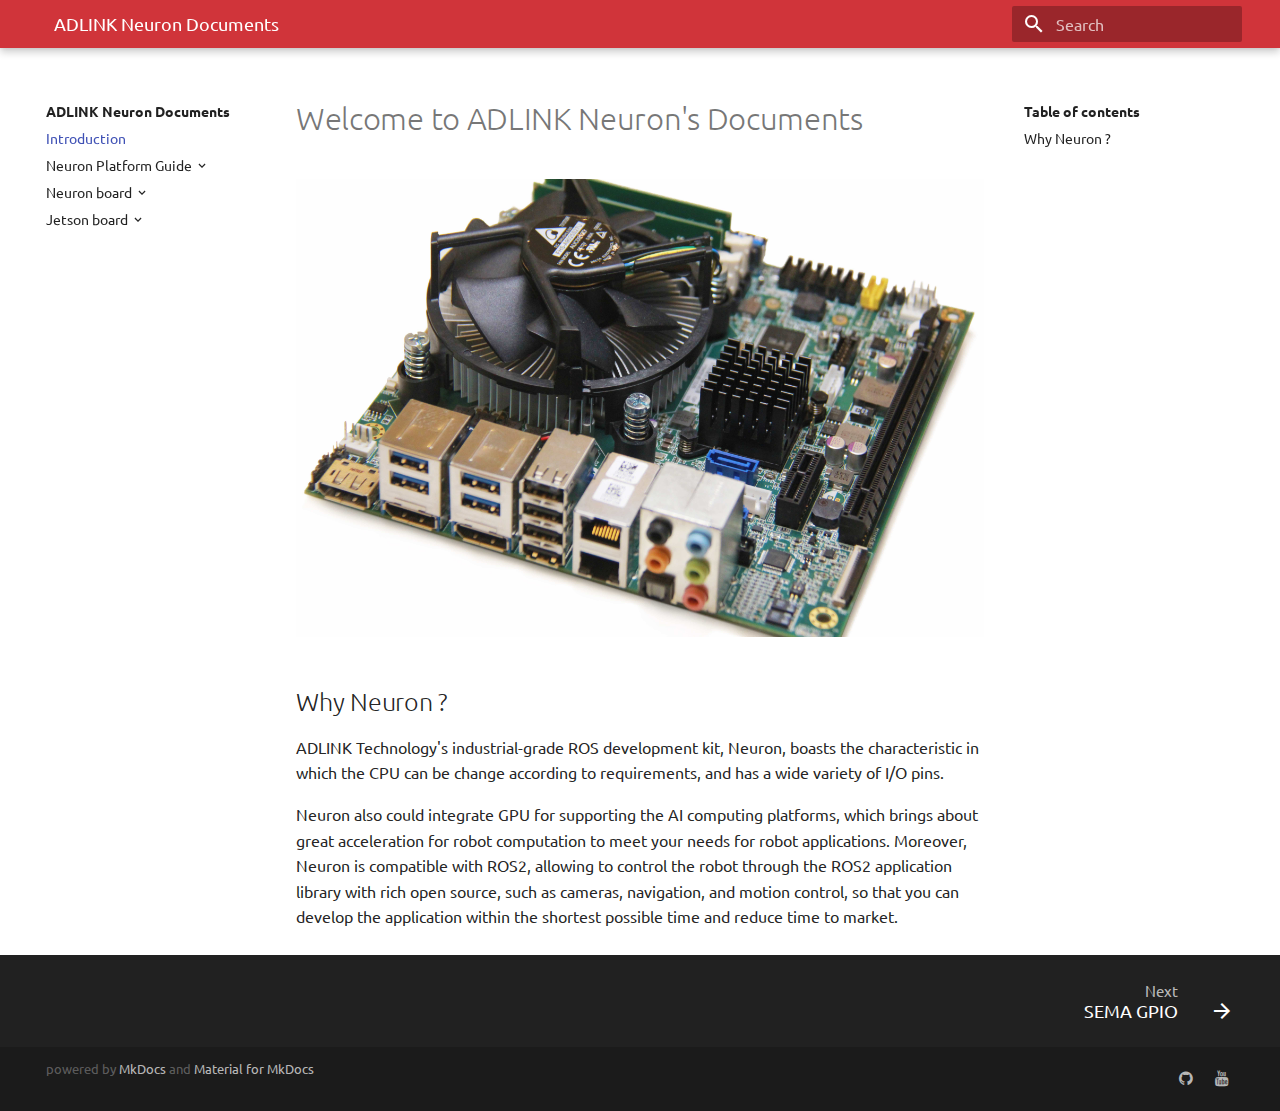
==== commit 097744fc: "Deployed a27b51e with MkDocs version: 0.17.5" ====
--- a/index.html
+++ b/index.html
@@ -32,7 +32,7 @@
         <meta name="lang:search.tokenizer" content="[\s\-]+">
       
       <link rel="shortcut icon" href="./assets/images/favicon.png">
-      <meta name="generator" content="mkdocs-0.17.5, mkdocs-material-2.9.2">
+      <meta name="generator" content="mkdocs-0.17.5, mkdocs-material-2.7.3">
     
     
       
@@ -40,8 +40,7 @@
       
     
     
-      <link rel="stylesheet" href="./assets/stylesheets/application.ba0fd1a6.css">
-      
+      <link rel="stylesheet" href="./assets/stylesheets/application.8d40d89b.css">
       
     
     
@@ -53,8 +52,8 @@
         <link rel="stylesheet" href="https://fonts.googleapis.com/css?family=Ubuntu:300,400,400i,700|Ubuntu">
         <style>body,input{font-family:"Ubuntu","Helvetica Neue",Helvetica,Arial,sans-serif}code,kbd,pre{font-family:"Ubuntu","Courier New",Courier,monospace}</style>
       
-    
-    <link rel="stylesheet" href="./assets/fonts/material-icons.css">
+      <link rel="stylesheet" href="https://fonts.googleapis.com/icon?family=Material+Icons">
+    
     
       <link rel="stylesheet" href="./stylesheets/extra.css">
     
@@ -69,9 +68,9 @@
         
       </defs>
     </svg>
-    <input class="md-toggle" data-md-toggle="drawer" type="checkbox" id="__drawer" autocomplete="off">
-    <input class="md-toggle" data-md-toggle="search" type="checkbox" id="__search" autocomplete="off">
-    <label class="md-overlay" data-md-component="overlay" for="__drawer"></label>
+    <input class="md-toggle" data-md-toggle="drawer" type="checkbox" id="drawer" autocomplete="off">
+    <input class="md-toggle" data-md-toggle="search" type="checkbox" id="search" autocomplete="off">
+    <label class="md-overlay" data-md-component="overlay" for="drawer"></label>
     
       <a href="#welcome-to-adlink-neurons-documents" tabindex="1" class="md-skip">
         Skip to content
@@ -89,7 +88,7 @@
         </a>
       </div>
       <div class="md-flex__cell md-flex__cell--shrink">
-        <label class="md-icon md-icon--menu md-header-nav__button" for="__drawer"></label>
+        <label class="md-icon md-icon--menu md-header-nav__button" for="drawer"></label>
       </div>
       <div class="md-flex__cell md-flex__cell--stretch">
         <div class="md-flex__ellipsis md-header-nav__title" data-md-component="title">
@@ -108,14 +107,14 @@
       <div class="md-flex__cell md-flex__cell--shrink">
         
           
-            <label class="md-icon md-icon--search md-header-nav__button" for="__search"></label>
+            <label class="md-icon md-icon--search md-header-nav__button" for="search"></label>
             
 <div class="md-search" data-md-component="search" role="dialog">
-  <label class="md-search__overlay" for="__search"></label>
+  <label class="md-search__overlay" for="search"></label>
   <div class="md-search__inner" role="search">
     <form class="md-search__form" name="search">
       <input type="text" class="md-search__input" name="query" placeholder="Search" autocapitalize="off" autocorrect="off" autocomplete="off" spellcheck="false" data-md-component="query" data-md-state="active">
-      <label class="md-icon md-search__icon" for="__search"></label>
+      <label class="md-icon md-search__icon" for="search"></label>
       <button type="reset" class="md-icon md-search__icon" data-md-component="reset" tabindex="-1">
         &#xE5CD;
       </button>
@@ -153,7 +152,7 @@
                 <div class="md-sidebar__scrollwrap">
                   <div class="md-sidebar__inner">
                     <nav class="md-nav md-nav--primary" data-md-level="0">
-  <label class="md-nav__title md-nav__title--site" for="__drawer">
+  <label class="md-nav__title md-nav__title--site" for="drawer">
     <span class="md-nav__button md-logo">
       
         <img src="./img/neuron_logo." width="48" height="48">
@@ -173,12 +172,12 @@
 
   <li class="md-nav__item md-nav__item--active">
     
-    <input class="md-toggle md-nav__toggle" data-md-toggle="toc" type="checkbox" id="__toc">
-    
-      
-    
-    
-      <label class="md-nav__link md-nav__link--active" for="__toc">
+    <input class="md-toggle md-nav__toggle" data-md-toggle="toc" type="checkbox" id="toc">
+    
+      
+    
+    
+      <label class="md-nav__link md-nav__link--active" for="toc">
         Introduction
       </label>
     
@@ -193,7 +192,7 @@
     
   
   
-    <label class="md-nav__title" for="__toc">Table of contents</label>
+    <label class="md-nav__title" for="toc">Table of contents</label>
     <ul class="md-nav__list" data-md-scrollfix>
       
         <li class="md-nav__item">
@@ -224,11 +223,11 @@
       <input class="md-toggle md-nav__toggle" data-md-toggle="nav-2" type="checkbox" id="nav-2">
     
     <label class="md-nav__link" for="nav-2">
-      Neuron SEMA User Guide
+      Neuron Platform Guide
     </label>
     <nav class="md-nav" data-md-component="collapsible" data-md-level="1">
       <label class="md-nav__title" for="nav-2">
-        Neuron SEMA User Guide
+        Neuron Platform Guide
       </label>
       <ul class="md-nav__list" data-md-scrollfix>
         
@@ -255,34 +254,94 @@
       
 
 
+  <li class="md-nav__item md-nav__item--nested">
+    
+      <input class="md-toggle md-nav__toggle" data-md-toggle="nav-3" type="checkbox" id="nav-3">
+    
+    <label class="md-nav__link" for="nav-3">
+      Neuron board
+    </label>
+    <nav class="md-nav" data-md-component="collapsible" data-md-level="1">
+      <label class="md-nav__title" for="nav-3">
+        Neuron board
+      </label>
+      <ul class="md-nav__list" data-md-scrollfix>
+        
+        
+          
+          
+          
+
+
   <li class="md-nav__item">
-    <a href="neuron-ddsbot/" title="Neuron DDSBot" class="md-nav__link">
-      Neuron DDSBot
-    </a>
-  </li>
-
-    
-      
-      
-      
+    <a href="neuron-ddsbot/" title="DDSBot" class="md-nav__link">
+      DDSBot
+    </a>
+  </li>
+
+        
+          
+          
+          
 
 
   <li class="md-nav__item">
-    <a href="neuron-neuronbot/" title="Neuron NeuronBot" class="md-nav__link">
-      Neuron NeuronBot
-    </a>
-  </li>
-
-    
-      
-      
-      
+    <a href="neuron-neuronbot/" title="NeuronBot" class="md-nav__link">
+      NeuronBot
+    </a>
+  </li>
+
+        
+          
+          
+          
 
 
   <li class="md-nav__item">
-    <a href="neuron-omnibot/" title="Neuron OmniBot" class="md-nav__link">
-      Neuron OmniBot
-    </a>
+    <a href="neuron-omnibot/" title="OmniBot" class="md-nav__link">
+      OmniBot
+    </a>
+  </li>
+
+        
+      </ul>
+    </nav>
+  </li>
+
+    
+      
+      
+      
+
+
+  <li class="md-nav__item md-nav__item--nested">
+    
+      <input class="md-toggle md-nav__toggle" data-md-toggle="nav-4" type="checkbox" id="nav-4">
+    
+    <label class="md-nav__link" for="nav-4">
+      Jetson board
+    </label>
+    <nav class="md-nav" data-md-component="collapsible" data-md-level="1">
+      <label class="md-nav__title" for="nav-4">
+        Jetson board
+      </label>
+      <ul class="md-nav__list" data-md-scrollfix>
+        
+        
+          
+          
+          
+
+
+  <li class="md-nav__item">
+    <a href="neuron-tegrabot/" title="TegraBot" class="md-nav__link">
+      TegraBot
+    </a>
+  </li>
+
+        
+      </ul>
+    </nav>
   </li>
 
     
@@ -303,7 +362,7 @@
     
   
   
-    <label class="md-nav__title" for="__toc">Table of contents</label>
+    <label class="md-nav__title" for="toc">Table of contents</label>
     <ul class="md-nav__list" data-md-scrollfix>
       
         <li class="md-nav__item">
@@ -378,7 +437,7 @@
       <div class="md-footer-copyright">
         
         powered by
-        <a href="https://www.mkdocs.org">MkDocs</a>
+        <a href="http://www.mkdocs.org">MkDocs</a>
         and
         <a href="https://squidfunk.github.io/mkdocs-material/">
           Material for MkDocs</a>
@@ -386,7 +445,8 @@
       
         
   <div class="md-footer-social">
-    <link rel="stylesheet" href="./assets/fonts/font-awesome.css">
+    
+    <link rel="stylesheet" href="https://cdnjs.cloudflare.com/ajax/libs/font-awesome/4.7.0/css/font-awesome.min.css">
     
       <a href="https://github.com/Adlink-ROS" class="md-footer-social__link fa fa-github"></a>
     
@@ -401,7 +461,7 @@
       
     </div>
     
-      <script src="./assets/javascripts/application.a59e2a89.js"></script>
+      <script src="./assets/javascripts/application.b438e6c5.js"></script>
       
       <script>app.initialize({version:"0.17.5",url:{base:"."}})</script>
       
--- a/assets/stylesheets/application.8d40d89b.css
+++ b/assets/stylesheets/application.8d40d89b.css
@@ -0,0 +1,2 @@
+html{box-sizing:border-box}*,:after,:before{box-sizing:inherit}html{-webkit-text-size-adjust:none;-moz-text-size-adjust:none;-ms-text-size-adjust:none;text-size-adjust:none}body{margin:0}hr{overflow:visible;box-sizing:content-box}a{-webkit-text-decoration-skip:objects}a,button,input,label{-webkit-tap-highlight-color:transparent}a{color:inherit;text-decoration:none}small,sub,sup{font-size:80%}sub,sup{position:relative;line-height:0;vertical-align:baseline}sub{bottom:-.25em}sup{top:-.5em}img{border-style:none}table{border-collapse:separate;border-spacing:0}td,th{font-weight:400;vertical-align:top}button{margin:0;padding:0;border:0;outline-style:none;background:transparent;font-size:inherit}input{border:0;outline:0}.md-clipboard:before,.md-icon,.md-nav__button,.md-nav__link:after,.md-nav__title:before,.md-search-result__article--document:before,.md-source-file:before,.md-typeset .admonition>.admonition-title:before,.md-typeset .admonition>summary:before,.md-typeset .critic.comment:before,.md-typeset .footnote-backref,.md-typeset .task-list-control .task-list-indicator:before,.md-typeset details>.admonition-title:before,.md-typeset details>summary:before,.md-typeset summary:after{font-family:Material Icons;font-style:normal;font-variant:normal;font-weight:400;line-height:1;text-transform:none;white-space:nowrap;speak:none;word-wrap:normal;direction:ltr}.md-content__icon,.md-footer-nav__button,.md-header-nav__button,.md-nav__button,.md-nav__title:before,.md-search-result__article--document:before{display:inline-block;margin:.4rem;padding:.8rem;font-size:2.4rem;cursor:pointer}.md-icon--arrow-back:before{content:"\E5C4"}.md-icon--arrow-forward:before{content:"\E5C8"}.md-icon--menu:before{content:"\E5D2"}.md-icon--search:before{content:"\E8B6"}[dir=rtl] .md-icon--arrow-back:before{content:"\E5C8"}[dir=rtl] .md-icon--arrow-forward:before{content:"\E5C4"}body{-webkit-font-smoothing:antialiased;-moz-osx-font-smoothing:grayscale}body,input{color:rgba(0,0,0,.87);-webkit-font-feature-settings:"kern","liga";font-feature-settings:"kern","liga";font-family:Helvetica Neue,Helvetica,Arial,sans-serif}code,kbd,pre{color:rgba(0,0,0,.87);-webkit-font-feature-settings:"kern";font-feature-settings:"kern";font-family:Courier New,Courier,monospace}.md-typeset{font-size:1.6rem;line-height:1.6;-webkit-print-color-adjust:exact}.md-typeset blockquote,.md-typeset ol,.md-typeset p,.md-typeset ul{margin:1em 0}.md-typeset h1{margin:0 0 4rem;color:rgba(0,0,0,.54);font-size:3.125rem;line-height:1.3}.md-typeset h1,.md-typeset h2{font-weight:300;letter-spacing:-.01em}.md-typeset h2{margin:4rem 0 1.6rem;font-size:2.5rem;line-height:1.4}.md-typeset h3{margin:3.2rem 0 1.6rem;font-size:2rem;font-weight:400;letter-spacing:-.01em;line-height:1.5}.md-typeset h2+h3{margin-top:1.6rem}.md-typeset h4{font-size:1.6rem}.md-typeset h4,.md-typeset h5,.md-typeset h6{margin:1.6rem 0;font-weight:700;letter-spacing:-.01em}.md-typeset h5,.md-typeset h6{color:rgba(0,0,0,.54);font-size:1.28rem}.md-typeset h5{text-transform:uppercase}.md-typeset hr{margin:1.5em 0;border-bottom:.1rem dotted rgba(0,0,0,.26)}.md-typeset a{color:#3f51b5;word-break:break-word}.md-typeset a,.md-typeset a:before{transition:color .125s}.md-typeset a:active,.md-typeset a:hover{color:#536dfe}.md-typeset code,.md-typeset pre{background-color:hsla(0,0%,93%,.5);color:#37474f;font-size:85%;direction:ltr}.md-typeset code{margin:0 .29412em;padding:.07353em 0;border-radius:.2rem;box-shadow:.29412em 0 0 hsla(0,0%,93%,.5),-.29412em 0 0 hsla(0,0%,93%,.5);word-break:break-word;-webkit-box-decoration-break:clone;box-decoration-break:clone}.md-typeset h1 code,.md-typeset h2 code,.md-typeset h3 code,.md-typeset h4 code,.md-typeset h5 code,.md-typeset h6 code{margin:0;background-color:transparent;box-shadow:none}.md-typeset a>code{margin:inherit;padding:inherit;border-radius:none;background-color:inherit;color:inherit;box-shadow:none}.md-typeset pre{position:relative;margin:1em 0;border-radius:.2rem;line-height:1.4;-webkit-overflow-scrolling:touch}.md-typeset pre>code{display:block;margin:0;padding:1.05rem 1.2rem;background-color:transparent;font-size:inherit;box-shadow:none;-webkit-box-decoration-break:none;box-decoration-break:none;overflow:auto}.md-typeset pre>code::-webkit-scrollbar{width:.4rem;height:.4rem}.md-typeset pre>code::-webkit-scrollbar-thumb{background-color:rgba(0,0,0,.26)}.md-typeset pre>code::-webkit-scrollbar-thumb:hover{background-color:#536dfe}.md-typeset kbd{padding:0 .29412em;border:.1rem solid #c9c9c9;border-radius:.3rem;border-bottom-color:#bcbcbc;background-color:#fcfcfc;color:#555;font-size:85%;box-shadow:0 .1rem 0 #b0b0b0;word-break:break-word}.md-typeset mark{margin:0 .25em;padding:.0625em 0;border-radius:.2rem;background-color:rgba(255,235,59,.5);box-shadow:.25em 0 0 rgba(255,235,59,.5),-.25em 0 0 rgba(255,235,59,.5);word-break:break-word;-webkit-box-decoration-break:clone;box-decoration-break:clone}.md-typeset abbr{border-bottom:.1rem dotted rgba(0,0,0,.54);text-decoration:none;cursor:help}.md-typeset small{opacity:.75}.md-typeset sub,.md-typeset sup{margin-left:.07812em}[dir=rtl] .md-typeset sub,[dir=rtl] .md-typeset sup{margin-right:.07812em;margin-left:0}.md-typeset blockquote{padding-left:1.2rem;border-left:.4rem solid rgba(0,0,0,.26);color:rgba(0,0,0,.54)}[dir=rtl] .md-typeset blockquote{padding-right:1.2rem;padding-left:0;border-right:.4rem solid rgba(0,0,0,.26);border-left:initial}.md-typeset ul{list-style-type:disc}.md-typeset ol,.md-typeset ul{margin-left:.625em;padding:0}[dir=rtl] .md-typeset ol,[dir=rtl] .md-typeset ul{margin-right:.625em;margin-left:0}.md-typeset ol ol,.md-typeset ul ol{list-style-type:lower-alpha}.md-typeset ol ol ol,.md-typeset ul ol ol{list-style-type:lower-roman}.md-typeset ol li,.md-typeset ul li{margin-bottom:.5em;margin-left:1.25em}[dir=rtl] .md-typeset ol li,[dir=rtl] .md-typeset ul li{margin-right:1.25em;margin-left:0}.md-typeset ol li blockquote,.md-typeset ol li p,.md-typeset ul li blockquote,.md-typeset ul li p{margin:.5em 0}.md-typeset ol li:last-child,.md-typeset ul li:last-child{margin-bottom:0}.md-typeset ol li ol,.md-typeset ol li ul,.md-typeset ul li ol,.md-typeset ul li ul{margin:.5em 0 .5em .625em}[dir=rtl] .md-typeset ol li ol,[dir=rtl] .md-typeset ol li ul,[dir=rtl] .md-typeset ul li ol,[dir=rtl] .md-typeset ul li ul{margin-right:.625em;margin-left:0}.md-typeset dd{margin:1em 0 1em 1.875em}[dir=rtl] .md-typeset dd{margin-right:1.875em;margin-left:0}.md-typeset iframe,.md-typeset img,.md-typeset svg{max-width:100%}.md-typeset table:not([class]){box-shadow:0 2px 2px 0 rgba(0,0,0,.14),0 1px 5px 0 rgba(0,0,0,.12),0 3px 1px -2px rgba(0,0,0,.2);display:inline-block;max-width:100%;border-radius:.2rem;font-size:1.28rem;overflow:auto;-webkit-overflow-scrolling:touch}.md-typeset table:not([class])+*{margin-top:1.5em}.md-typeset table:not([class]) td:not([align]),.md-typeset table:not([class]) th:not([align]){text-align:left}[dir=rtl] .md-typeset table:not([class]) td:not([align]),[dir=rtl] .md-typeset table:not([class]) th:not([align]){text-align:right}.md-typeset table:not([class]) th{min-width:10rem;padding:1.2rem 1.6rem;background-color:rgba(0,0,0,.54);color:#fff;vertical-align:top}.md-typeset table:not([class]) td{padding:1.2rem 1.6rem;border-top:.1rem solid rgba(0,0,0,.07);vertical-align:top}.md-typeset table:not([class]) tr:first-child td{border-top:0}.md-typeset table:not([class]) a{word-break:normal}.md-typeset__scrollwrap{margin:1em -1.6rem;overflow-x:auto;-webkit-overflow-scrolling:touch}.md-typeset .md-typeset__table{display:inline-block;margin-bottom:.5em;padding:0 1.6rem}.md-typeset .md-typeset__table table{display:table;width:100%;margin:0;overflow:hidden}html{font-size:62.5%;overflow-x:hidden}body,html{height:100%}body{position:relative}hr{display:block;height:.1rem;padding:0;border:0}.md-svg{display:none}.md-grid{max-width:122rem;margin-right:auto;margin-left:auto}.md-container,.md-main{overflow:auto}.md-container{display:table;width:100%;height:100%;padding-top:4.8rem;table-layout:fixed}.md-main{display:table-row;height:100%}.md-main__inner{height:100%;padding-top:3rem;padding-bottom:.1rem}.md-toggle{display:none}.md-overlay{position:fixed;top:0;width:0;height:0;transition:width 0s .25s,height 0s .25s,opacity .25s;background-color:rgba(0,0,0,.54);opacity:0;z-index:3}.md-flex{display:table}.md-flex__cell{display:table-cell;position:relative;vertical-align:top}.md-flex__cell--shrink{width:0}.md-flex__cell--stretch{display:table;width:100%;table-layout:fixed}.md-flex__ellipsis{display:table-cell;text-overflow:ellipsis;white-space:nowrap;overflow:hidden}.md-skip{position:fixed;width:.1rem;height:.1rem;margin:1rem;padding:.6rem 1rem;clip:rect(.1rem);-webkit-transform:translateY(.8rem);transform:translateY(.8rem);border-radius:.2rem;background-color:rgba(0,0,0,.87);color:#fff;font-size:1.28rem;opacity:0;overflow:hidden}.md-skip:focus{width:auto;height:auto;clip:auto;-webkit-transform:translateX(0);transform:translateX(0);transition:opacity .175s 75ms,-webkit-transform .25s cubic-bezier(.4,0,.2,1);transition:transform .25s cubic-bezier(.4,0,.2,1),opacity .175s 75ms;transition:transform .25s cubic-bezier(.4,0,.2,1),opacity .175s 75ms,-webkit-transform .25s cubic-bezier(.4,0,.2,1);opacity:1;z-index:10}@page{margin:25mm}.md-clipboard{position:absolute;top:.6rem;right:.6rem;width:2.8rem;height:2.8rem;border-radius:.2rem;font-size:1.6rem;cursor:pointer;z-index:1;-webkit-backface-visibility:hidden;backface-visibility:hidden}.md-clipboard:before{transition:color .25s,opacity .25s;color:rgba(0,0,0,.07);content:"\E14D"}.codehilite:hover .md-clipboard:before,.md-typeset .highlight:hover .md-clipboard:before,pre:hover .md-clipboard:before{color:rgba(0,0,0,.54)}.md-clipboard:focus:before,.md-clipboard:hover:before{color:#536dfe}.md-clipboard__message{display:block;position:absolute;top:0;right:3.4rem;padding:.6rem 1rem;-webkit-transform:translateX(.8rem);transform:translateX(.8rem);transition:opacity .175s,-webkit-transform .25s cubic-bezier(.9,.1,.9,0);transition:transform .25s cubic-bezier(.9,.1,.9,0),opacity .175s;transition:transform .25s cubic-bezier(.9,.1,.9,0),opacity .175s,-webkit-transform .25s cubic-bezier(.9,.1,.9,0);border-radius:.2rem;background-color:rgba(0,0,0,.54);color:#fff;font-size:1.28rem;white-space:nowrap;opacity:0;pointer-events:none}.md-clipboard__message--active{-webkit-transform:translateX(0);transform:translateX(0);transition:opacity .175s 75ms,-webkit-transform .25s cubic-bezier(.4,0,.2,1);transition:transform .25s cubic-bezier(.4,0,.2,1),opacity .175s 75ms;transition:transform .25s cubic-bezier(.4,0,.2,1),opacity .175s 75ms,-webkit-transform .25s cubic-bezier(.4,0,.2,1);opacity:1;pointer-events:auto}.md-clipboard__message:before{content:attr(aria-label)}.md-clipboard__message:after{display:block;position:absolute;top:50%;right:-.4rem;width:0;margin-top:-.4rem;border-width:.4rem 0 .4rem .4rem;border-style:solid;border-color:transparent rgba(0,0,0,.54);content:""}.md-content__inner{margin:0 1.6rem 2.4rem;padding-top:1.2rem}.md-content__inner:before{display:block;height:.8rem;content:""}.md-content__inner>:last-child{margin-bottom:0}.md-content__icon{position:relative;margin:.8rem 0;padding:0;float:right}.md-typeset .md-content__icon{color:rgba(0,0,0,.26)}.md-header{position:fixed;top:0;right:0;left:0;height:4.8rem;transition:background-color .25s,color .25s;background-color:#3f51b5;color:#fff;box-shadow:none;z-index:2;-webkit-backface-visibility:hidden;backface-visibility:hidden}.no-js .md-header{transition:none;box-shadow:none}.md-header[data-md-state=shadow]{transition:background-color .25s,color .25s,box-shadow .25s;box-shadow:0 0 .4rem rgba(0,0,0,.1),0 .4rem .8rem rgba(0,0,0,.2)}.md-header-nav{padding:0 .4rem}.md-header-nav__button{position:relative;transition:opacity .25s;z-index:1}.md-header-nav__button:hover{opacity:.7}.md-header-nav__button.md-logo *{display:block}.no-js .md-header-nav__button.md-icon--search{display:none}.md-header-nav__topic{display:block;position:absolute;transition:opacity .15s,-webkit-transform .4s cubic-bezier(.1,.7,.1,1);transition:transform .4s cubic-bezier(.1,.7,.1,1),opacity .15s;transition:transform .4s cubic-bezier(.1,.7,.1,1),opacity .15s,-webkit-transform .4s cubic-bezier(.1,.7,.1,1);text-overflow:ellipsis;white-space:nowrap;overflow:hidden}.md-header-nav__topic+.md-header-nav__topic{-webkit-transform:translateX(2.5rem);transform:translateX(2.5rem);transition:opacity .15s,-webkit-transform .4s cubic-bezier(1,.7,.1,.1);transition:transform .4s cubic-bezier(1,.7,.1,.1),opacity .15s;transition:transform .4s cubic-bezier(1,.7,.1,.1),opacity .15s,-webkit-transform .4s cubic-bezier(1,.7,.1,.1);opacity:0;z-index:-1;pointer-events:none}[dir=rtl] .md-header-nav__topic+.md-header-nav__topic{-webkit-transform:translateX(-2.5rem);transform:translateX(-2.5rem)}.no-js .md-header-nav__topic{position:static}.no-js .md-header-nav__topic+.md-header-nav__topic{display:none}.md-header-nav__title{padding:0 2rem;font-size:1.8rem;line-height:4.8rem}.md-header-nav__title[data-md-state=active] .md-header-nav__topic{-webkit-transform:translateX(-2.5rem);transform:translateX(-2.5rem);transition:opacity .15s,-webkit-transform .4s cubic-bezier(1,.7,.1,.1);transition:transform .4s cubic-bezier(1,.7,.1,.1),opacity .15s;transition:transform .4s cubic-bezier(1,.7,.1,.1),opacity .15s,-webkit-transform .4s cubic-bezier(1,.7,.1,.1);opacity:0;z-index:-1;pointer-events:none}[dir=rtl] .md-header-nav__title[data-md-state=active] .md-header-nav__topic{-webkit-transform:translateX(2.5rem);transform:translateX(2.5rem)}.md-header-nav__title[data-md-state=active] .md-header-nav__topic+.md-header-nav__topic{-webkit-transform:translateX(0);transform:translateX(0);transition:opacity .15s,-webkit-transform .4s cubic-bezier(.1,.7,.1,1);transition:transform .4s cubic-bezier(.1,.7,.1,1),opacity .15s;transition:transform .4s cubic-bezier(.1,.7,.1,1),opacity .15s,-webkit-transform .4s cubic-bezier(.1,.7,.1,1);opacity:1;z-index:0;pointer-events:auto}.md-header-nav__source{display:none}.md-hero{transition:background .25s;background-color:#3f51b5;color:#fff;font-size:2rem;overflow:hidden}.md-hero__inner{margin-top:2rem;padding:1.6rem 1.6rem .8rem;transition:opacity .25s,-webkit-transform .4s cubic-bezier(.1,.7,.1,1);transition:transform .4s cubic-bezier(.1,.7,.1,1),opacity .25s;transition:transform .4s cubic-bezier(.1,.7,.1,1),opacity .25s,-webkit-transform .4s cubic-bezier(.1,.7,.1,1);transition-delay:.1s}[data-md-state=hidden] .md-hero__inner{pointer-events:none;-webkit-transform:translateY(1.25rem);transform:translateY(1.25rem);transition:opacity .1s 0s,-webkit-transform 0s .4s;transition:transform 0s .4s,opacity .1s 0s;transition:transform 0s .4s,opacity .1s 0s,-webkit-transform 0s .4s;opacity:0}.md-hero--expand .md-hero__inner{margin-bottom:2.4rem}.md-footer-nav{background-color:rgba(0,0,0,.87);color:#fff}.md-footer-nav__inner{padding:.4rem;overflow:auto}.md-footer-nav__link{padding-top:2.8rem;padding-bottom:.8rem;transition:opacity .25s}.md-footer-nav__link:hover{opacity:.7}.md-footer-nav__link--prev{width:25%;float:left}[dir=rtl] .md-footer-nav__link--prev{float:right}.md-footer-nav__link--next{width:75%;float:right;text-align:right}[dir=rtl] .md-footer-nav__link--next{float:left;text-align:left}.md-footer-nav__button{transition:background .25s}.md-footer-nav__title{position:relative;padding:0 2rem;font-size:1.8rem;line-height:4.8rem}.md-footer-nav__direction{position:absolute;right:0;left:0;margin-top:-2rem;padding:0 2rem;color:hsla(0,0%,100%,.7);font-size:1.5rem}.md-footer-meta{background-color:rgba(0,0,0,.895)}.md-footer-meta__inner{padding:.4rem;overflow:auto}html .md-footer-meta.md-typeset a{color:hsla(0,0%,100%,.7)}html .md-footer-meta.md-typeset a:focus,html .md-footer-meta.md-typeset a:hover{color:#fff}.md-footer-copyright{margin:0 1.2rem;padding:.8rem 0;color:hsla(0,0%,100%,.3);font-size:1.28rem}.md-footer-copyright__highlight{color:hsla(0,0%,100%,.7)}.md-footer-social{margin:0 .8rem;padding:.4rem 0 1.2rem}.md-footer-social__link{display:inline-block;width:3.2rem;height:3.2rem;font-size:1.6rem;text-align:center}.md-footer-social__link:before{line-height:1.9}.md-nav{font-size:1.4rem;line-height:1.3}.md-nav__title{display:block;padding:0 1.2rem;font-weight:700;text-overflow:ellipsis;overflow:hidden}.md-nav__title:before{display:none;content:"\E5C4"}[dir=rtl] .md-nav__title:before{content:"\E5C8"}.md-nav__title .md-nav__button{display:none}.md-nav__list{margin:0;padding:0;list-style:none}.md-nav__item{padding:0 1.2rem}.md-nav__item:last-child{padding-bottom:1.2rem}.md-nav__item .md-nav__item{padding-right:0}[dir=rtl] .md-nav__item .md-nav__item{padding-right:1.2rem;padding-left:0}.md-nav__item .md-nav__item:last-child{padding-bottom:0}.md-nav__button img{width:100%;height:auto}.md-nav__link{display:block;margin-top:.625em;transition:color .125s;text-overflow:ellipsis;cursor:pointer;overflow:hidden}.md-nav__item--nested>.md-nav__link:after{content:"\E313"}html .md-nav__link[for=toc],html .md-nav__link[for=toc]+.md-nav__link:after,html .md-nav__link[for=toc]~.md-nav{display:none}.md-nav__link[data-md-state=blur]{color:rgba(0,0,0,.54)}.md-nav__link--active,.md-nav__link:active{color:#3f51b5}.md-nav__item--nested>.md-nav__link{color:inherit}.md-nav__link:focus,.md-nav__link:hover{color:#536dfe}.md-nav__source,.no-js .md-search{display:none}.md-search__overlay{opacity:0;z-index:1}.md-search__form{position:relative}.md-search__input{position:relative;padding:0 4.4rem 0 7.2rem;text-overflow:ellipsis;z-index:2}[dir=rtl] .md-search__input{padding:0 7.2rem 0 4.4rem}.md-search__input::-webkit-input-placeholder{transition:color .25s cubic-bezier(.1,.7,.1,1)}.md-search__input:-ms-input-placeholder,.md-search__input::-ms-input-placeholder{transition:color .25s cubic-bezier(.1,.7,.1,1)}.md-search__input::placeholder{transition:color .25s cubic-bezier(.1,.7,.1,1)}.md-search__input::-webkit-input-placeholder,.md-search__input~.md-search__icon{color:rgba(0,0,0,.54)}.md-search__input:-ms-input-placeholder,.md-search__input::-ms-input-placeholder,.md-search__input~.md-search__icon{color:rgba(0,0,0,.54)}.md-search__input::placeholder,.md-search__input~.md-search__icon{color:rgba(0,0,0,.54)}.md-search__input::-ms-clear{display:none}.md-search__icon{position:absolute;transition:color .25s cubic-bezier(.1,.7,.1,1),opacity .25s;font-size:2.4rem;cursor:pointer;z-index:2}.md-search__icon:hover{opacity:.7}.md-search__icon[for=search]{top:.6rem;left:1rem}[dir=rtl] .md-search__icon[for=search]{right:1rem;left:auto}.md-search__icon[for=search]:before{content:"\E8B6"}.md-search__icon[type=reset]{top:.6rem;right:1rem;-webkit-transform:scale(.125);transform:scale(.125);transition:opacity .15s,-webkit-transform .15s cubic-bezier(.1,.7,.1,1);transition:transform .15s cubic-bezier(.1,.7,.1,1),opacity .15s;transition:transform .15s cubic-bezier(.1,.7,.1,1),opacity .15s,-webkit-transform .15s cubic-bezier(.1,.7,.1,1);opacity:0}[dir=rtl] .md-search__icon[type=reset]{right:auto;left:1rem}[data-md-toggle=search]:checked~.md-header .md-search__input:valid~.md-search__icon[type=reset]{-webkit-transform:scale(1);transform:scale(1);opacity:1}[data-md-toggle=search]:checked~.md-header .md-search__input:valid~.md-search__icon[type=reset]:hover{opacity:.7}.md-search__output{position:absolute;width:100%;border-radius:0 0 .2rem .2rem;overflow:hidden;z-index:1}.md-search__scrollwrap{height:100%;background-color:#fff;box-shadow:inset 0 .1rem 0 rgba(0,0,0,.07);overflow-y:auto;-webkit-overflow-scrolling:touch}.md-search-result{color:rgba(0,0,0,.87);word-break:break-word}.md-search-result__meta{padding:0 1.6rem;background-color:rgba(0,0,0,.07);color:rgba(0,0,0,.54);font-size:1.28rem;line-height:3.6rem}.md-search-result__list{margin:0;padding:0;border-top:.1rem solid rgba(0,0,0,.07);list-style:none}.md-search-result__item{box-shadow:0 -.1rem 0 rgba(0,0,0,.07)}.md-search-result__link{display:block;transition:background .25s;outline:0;overflow:hidden}.md-search-result__link:hover,.md-search-result__link[data-md-state=active]{background-color:rgba(83,109,254,.1)}.md-search-result__link:hover .md-search-result__article:before,.md-search-result__link[data-md-state=active] .md-search-result__article:before{opacity:.7}.md-search-result__link:last-child .md-search-result__teaser{margin-bottom:1.2rem}.md-search-result__article{position:relative;padding:0 1.6rem;overflow:auto}.md-search-result__article--document:before{position:absolute;left:0;margin:.2rem;transition:opacity .25s;color:rgba(0,0,0,.54);content:"\E880"}[dir=rtl] .md-search-result__article--document:before{right:0;left:auto}.md-search-result__article--document .md-search-result__title{margin:1.1rem 0;font-size:1.6rem;font-weight:400;line-height:1.4}.md-search-result__title{margin:.5em 0;font-size:1.28rem;font-weight:700;line-height:1.4}.md-search-result__teaser{display:-webkit-box;max-height:3.3rem;margin:.5em 0;color:rgba(0,0,0,.54);font-size:1.28rem;line-height:1.4;text-overflow:ellipsis;overflow:hidden;-webkit-line-clamp:2}.md-search-result em{font-style:normal;font-weight:700;text-decoration:underline}.md-sidebar{position:absolute;width:24.2rem;padding:2.4rem 0;overflow:hidden}.md-sidebar[data-md-state=lock]{position:fixed;top:4.8rem}.md-sidebar--secondary{display:none}.md-sidebar__scrollwrap{max-height:100%;margin:0 .4rem;overflow-y:auto;-webkit-backface-visibility:hidden;backface-visibility:hidden}.md-sidebar__scrollwrap::-webkit-scrollbar{width:.4rem;height:.4rem}.md-sidebar__scrollwrap::-webkit-scrollbar-thumb{background-color:rgba(0,0,0,.26)}.md-sidebar__scrollwrap::-webkit-scrollbar-thumb:hover{background-color:#536dfe}@-webkit-keyframes md-source__facts--done{0%{height:0}to{height:1.3rem}}@keyframes md-source__facts--done{0%{height:0}to{height:1.3rem}}@-webkit-keyframes md-source__fact--done{0%{-webkit-transform:translateY(100%);transform:translateY(100%);opacity:0}50%{opacity:0}to{-webkit-transform:translateY(0);transform:translateY(0);opacity:1}}@keyframes md-source__fact--done{0%{-webkit-transform:translateY(100%);transform:translateY(100%);opacity:0}50%{opacity:0}to{-webkit-transform:translateY(0);transform:translateY(0);opacity:1}}.md-source{display:block;padding-right:1.2rem;transition:opacity .25s;font-size:1.3rem;line-height:1.2;white-space:nowrap}[dir=rtl] .md-source{padding-right:0;padding-left:1.2rem}.md-source:hover{opacity:.7}.md-source:after,.md-source__icon{display:inline-block;height:4.8rem;content:"";vertical-align:middle}.md-source__icon{width:4.8rem}.md-source__icon svg{width:2.4rem;height:2.4rem;margin-top:1.2rem;margin-left:1.2rem}[dir=rtl] .md-source__icon svg{margin-right:1.2rem;margin-left:0}.md-source__icon+.md-source__repository{margin-left:-4.4rem;padding-left:4rem}[dir=rtl] .md-source__icon+.md-source__repository{margin-right:-4.4rem;margin-left:0;padding-right:4rem;padding-left:0}.md-source__repository{display:inline-block;max-width:100%;margin-left:1.2rem;font-weight:700;text-overflow:ellipsis;overflow:hidden;vertical-align:middle}.md-source__facts{margin:0;padding:0;font-size:1.1rem;font-weight:700;list-style-type:none;opacity:.75;overflow:hidden}[data-md-state=done] .md-source__facts{-webkit-animation:md-source__facts--done .25s ease-in;animation:md-source__facts--done .25s ease-in}.md-source__fact{float:left}[dir=rtl] .md-source__fact{float:right}[data-md-state=done] .md-source__fact{-webkit-animation:md-source__fact--done .4s ease-out;animation:md-source__fact--done .4s ease-out}.md-source__fact:before{margin:0 .2rem;content:"\B7"}.md-source__fact:first-child:before{display:none}.md-source-file{display:inline-block;margin:1em .5em 1em 0;padding-right:.5rem;border-radius:.2rem;background-color:rgba(0,0,0,.07);font-size:1.28rem;list-style-type:none;cursor:pointer;overflow:hidden}.md-source-file:before{display:inline-block;margin-right:.5rem;padding:.5rem;background-color:rgba(0,0,0,.26);color:#fff;font-size:1.6rem;content:"\E86F";vertical-align:middle}html .md-source-file{transition:background .4s,color .4s,box-shadow .4s cubic-bezier(.4,0,.2,1)}html .md-source-file:before{transition:inherit}html body .md-typeset .md-source-file{color:rgba(0,0,0,.54)}.md-source-file:hover{box-shadow:0 0 8px rgba(0,0,0,.18),0 8px 16px rgba(0,0,0,.36)}.md-source-file:hover:before{background-color:#536dfe}.md-tabs{width:100%;transition:background .25s;background-color:#3f51b5;color:#fff;overflow:auto}.md-tabs__list{margin:0;margin-left:.4rem;padding:0;list-style:none;white-space:nowrap}.md-tabs__item{display:inline-block;height:4.8rem;padding-right:1.2rem;padding-left:1.2rem}.md-tabs__link{display:block;margin-top:1.6rem;transition:opacity .25s,-webkit-transform .4s cubic-bezier(.1,.7,.1,1);transition:transform .4s cubic-bezier(.1,.7,.1,1),opacity .25s;transition:transform .4s cubic-bezier(.1,.7,.1,1),opacity .25s,-webkit-transform .4s cubic-bezier(.1,.7,.1,1);font-size:1.4rem;opacity:.7}.md-tabs__link--active,.md-tabs__link:hover{color:inherit;opacity:1}.md-tabs__item:nth-child(2) .md-tabs__link{transition-delay:.02s}.md-tabs__item:nth-child(3) .md-tabs__link{transition-delay:.04s}.md-tabs__item:nth-child(4) .md-tabs__link{transition-delay:.06s}.md-tabs__item:nth-child(5) .md-tabs__link{transition-delay:.08s}.md-tabs__item:nth-child(6) .md-tabs__link{transition-delay:.1s}.md-tabs__item:nth-child(7) .md-tabs__link{transition-delay:.12s}.md-tabs__item:nth-child(8) .md-tabs__link{transition-delay:.14s}.md-tabs__item:nth-child(9) .md-tabs__link{transition-delay:.16s}.md-tabs__item:nth-child(10) .md-tabs__link{transition-delay:.18s}.md-tabs__item:nth-child(11) .md-tabs__link{transition-delay:.2s}.md-tabs__item:nth-child(12) .md-tabs__link{transition-delay:.22s}.md-tabs__item:nth-child(13) .md-tabs__link{transition-delay:.24s}.md-tabs__item:nth-child(14) .md-tabs__link{transition-delay:.26s}.md-tabs__item:nth-child(15) .md-tabs__link{transition-delay:.28s}.md-tabs__item:nth-child(16) .md-tabs__link{transition-delay:.3s}.md-tabs[data-md-state=hidden]{pointer-events:none}.md-tabs[data-md-state=hidden] .md-tabs__link{-webkit-transform:translateY(50%);transform:translateY(50%);transition:color .25s,opacity .1s,-webkit-transform 0s .4s;transition:color .25s,transform 0s .4s,opacity .1s;transition:color .25s,transform 0s .4s,opacity .1s,-webkit-transform 0s .4s;opacity:0}.md-typeset .admonition,.md-typeset details{box-shadow:0 2px 2px 0 rgba(0,0,0,.14),0 1px 5px 0 rgba(0,0,0,.12),0 3px 1px -2px rgba(0,0,0,.2);position:relative;margin:1.5625em 0;padding:0 1.2rem;border-left:.4rem solid #448aff;border-radius:.2rem;font-size:1.28rem;overflow:auto}[dir=rtl] .md-typeset .admonition,[dir=rtl] .md-typeset details{border-right:.4rem solid #448aff;border-left:none}html .md-typeset .admonition>:last-child,html .md-typeset details>:last-child{margin-bottom:1.2rem}.md-typeset .admonition .admonition,.md-typeset .admonition details,.md-typeset details .admonition,.md-typeset details details{margin:1em 0}.md-typeset .admonition>.admonition-title,.md-typeset .admonition>summary,.md-typeset details>.admonition-title,.md-typeset details>summary{margin:0 -1.2rem;padding:.8rem 1.2rem .8rem 4rem;border-bottom:.1rem solid rgba(68,138,255,.1);background-color:rgba(68,138,255,.1);font-weight:700}[dir=rtl] .md-typeset .admonition>.admonition-title,[dir=rtl] .md-typeset .admonition>summary,[dir=rtl] .md-typeset details>.admonition-title,[dir=rtl] .md-typeset details>summary{padding:.8rem 4rem .8rem 1.2rem}.md-typeset .admonition>.admonition-title:last-child,.md-typeset .admonition>summary:last-child,.md-typeset details>.admonition-title:last-child,.md-typeset details>summary:last-child{margin-bottom:0}.md-typeset .admonition>.admonition-title:before,.md-typeset .admonition>summary:before,.md-typeset details>.admonition-title:before,.md-typeset details>summary:before{position:absolute;left:1.2rem;color:#448aff;font-size:2rem;content:"\E3C9"}[dir=rtl] .md-typeset .admonition>.admonition-title:before,[dir=rtl] .md-typeset .admonition>summary:before,[dir=rtl] .md-typeset details>.admonition-title:before,[dir=rtl] .md-typeset details>summary:before{right:1.2rem;left:auto}.md-typeset .admonition.abstract,.md-typeset .admonition.summary,.md-typeset .admonition.tldr,.md-typeset details.abstract,.md-typeset details.summary,.md-typeset details.tldr{border-left-color:#00b0ff}[dir=rtl] .md-typeset .admonition.abstract,[dir=rtl] .md-typeset .admonition.summary,[dir=rtl] .md-typeset .admonition.tldr,[dir=rtl] .md-typeset details.abstract,[dir=rtl] .md-typeset details.summary,[dir=rtl] .md-typeset details.tldr{border-right-color:#00b0ff}.md-typeset .admonition.abstract>.admonition-title,.md-typeset .admonition.abstract>summary,.md-typeset .admonition.summary>.admonition-title,.md-typeset .admonition.summary>summary,.md-typeset .admonition.tldr>.admonition-title,.md-typeset .admonition.tldr>summary,.md-typeset details.abstract>.admonition-title,.md-typeset details.abstract>summary,.md-typeset details.summary>.admonition-title,.md-typeset details.summary>summary,.md-typeset details.tldr>.admonition-title,.md-typeset details.tldr>summary{border-bottom-color:.1rem solid rgba(0,176,255,.1);background-color:rgba(0,176,255,.1)}.md-typeset .admonition.abstract>.admonition-title:before,.md-typeset .admonition.abstract>summary:before,.md-typeset .admonition.summary>.admonition-title:before,.md-typeset .admonition.summary>summary:before,.md-typeset .admonition.tldr>.admonition-title:before,.md-typeset .admonition.tldr>summary:before,.md-typeset details.abstract>.admonition-title:before,.md-typeset details.abstract>summary:before,.md-typeset details.summary>.admonition-title:before,.md-typeset details.summary>summary:before,.md-typeset details.tldr>.admonition-title:before,.md-typeset details.tldr>summary:before{color:#00b0ff;content:"\E8D2"}.md-typeset .admonition.info,.md-typeset .admonition.todo,.md-typeset details.info,.md-typeset details.todo{border-left-color:#00b8d4}[dir=rtl] .md-typeset .admonition.info,[dir=rtl] .md-typeset .admonition.todo,[dir=rtl] .md-typeset details.info,[dir=rtl] .md-typeset details.todo{border-right-color:#00b8d4}.md-typeset .admonition.info>.admonition-title,.md-typeset .admonition.info>summary,.md-typeset .admonition.todo>.admonition-title,.md-typeset .admonition.todo>summary,.md-typeset details.info>.admonition-title,.md-typeset details.info>summary,.md-typeset details.todo>.admonition-title,.md-typeset details.todo>summary{border-bottom-color:.1rem solid rgba(0,184,212,.1);background-color:rgba(0,184,212,.1)}.md-typeset .admonition.info>.admonition-title:before,.md-typeset .admonition.info>summary:before,.md-typeset .admonition.todo>.admonition-title:before,.md-typeset .admonition.todo>summary:before,.md-typeset details.info>.admonition-title:before,.md-typeset details.info>summary:before,.md-typeset details.todo>.admonition-title:before,.md-typeset details.todo>summary:before{color:#00b8d4;content:"\E88E"}.md-typeset .admonition.hint,.md-typeset .admonition.important,.md-typeset .admonition.tip,.md-typeset details.hint,.md-typeset details.important,.md-typeset details.tip{border-left-color:#00bfa5}[dir=rtl] .md-typeset .admonition.hint,[dir=rtl] .md-typeset .admonition.important,[dir=rtl] .md-typeset .admonition.tip,[dir=rtl] .md-typeset details.hint,[dir=rtl] .md-typeset details.important,[dir=rtl] .md-typeset details.tip{border-right-color:#00bfa5}.md-typeset .admonition.hint>.admonition-title,.md-typeset .admonition.hint>summary,.md-typeset .admonition.important>.admonition-title,.md-typeset .admonition.important>summary,.md-typeset .admonition.tip>.admonition-title,.md-typeset .admonition.tip>summary,.md-typeset details.hint>.admonition-title,.md-typeset details.hint>summary,.md-typeset details.important>.admonition-title,.md-typeset details.important>summary,.md-typeset details.tip>.admonition-title,.md-typeset details.tip>summary{border-bottom-color:.1rem solid rgba(0,191,165,.1);background-color:rgba(0,191,165,.1)}.md-typeset .admonition.hint>.admonition-title:before,.md-typeset .admonition.hint>summary:before,.md-typeset .admonition.important>.admonition-title:before,.md-typeset .admonition.important>summary:before,.md-typeset .admonition.tip>.admonition-title:before,.md-typeset .admonition.tip>summary:before,.md-typeset details.hint>.admonition-title:before,.md-typeset details.hint>summary:before,.md-typeset details.important>.admonition-title:before,.md-typeset details.important>summary:before,.md-typeset details.tip>.admonition-title:before,.md-typeset details.tip>summary:before{color:#00bfa5;content:"\E80E"}.md-typeset .admonition.check,.md-typeset .admonition.done,.md-typeset .admonition.success,.md-typeset details.check,.md-typeset details.done,.md-typeset details.success{border-left-color:#00c853}[dir=rtl] .md-typeset .admonition.check,[dir=rtl] .md-typeset .admonition.done,[dir=rtl] .md-typeset .admonition.success,[dir=rtl] .md-typeset details.check,[dir=rtl] .md-typeset details.done,[dir=rtl] .md-typeset details.success{border-right-color:#00c853}.md-typeset .admonition.check>.admonition-title,.md-typeset .admonition.check>summary,.md-typeset .admonition.done>.admonition-title,.md-typeset .admonition.done>summary,.md-typeset .admonition.success>.admonition-title,.md-typeset .admonition.success>summary,.md-typeset details.check>.admonition-title,.md-typeset details.check>summary,.md-typeset details.done>.admonition-title,.md-typeset details.done>summary,.md-typeset details.success>.admonition-title,.md-typeset details.success>summary{border-bottom-color:.1rem solid rgba(0,200,83,.1);background-color:rgba(0,200,83,.1)}.md-typeset .admonition.check>.admonition-title:before,.md-typeset .admonition.check>summary:before,.md-typeset .admonition.done>.admonition-title:before,.md-typeset .admonition.done>summary:before,.md-typeset .admonition.success>.admonition-title:before,.md-typeset .admonition.success>summary:before,.md-typeset details.check>.admonition-title:before,.md-typeset details.check>summary:before,.md-typeset details.done>.admonition-title:before,.md-typeset details.done>summary:before,.md-typeset details.success>.admonition-title:before,.md-typeset details.success>summary:before{color:#00c853;content:"\E876"}.md-typeset .admonition.faq,.md-typeset .admonition.help,.md-typeset .admonition.question,.md-typeset details.faq,.md-typeset details.help,.md-typeset details.question{border-left-color:#64dd17}[dir=rtl] .md-typeset .admonition.faq,[dir=rtl] .md-typeset .admonition.help,[dir=rtl] .md-typeset .admonition.question,[dir=rtl] .md-typeset details.faq,[dir=rtl] .md-typeset details.help,[dir=rtl] .md-typeset details.question{border-right-color:#64dd17}.md-typeset .admonition.faq>.admonition-title,.md-typeset .admonition.faq>summary,.md-typeset .admonition.help>.admonition-title,.md-typeset .admonition.help>summary,.md-typeset .admonition.question>.admonition-title,.md-typeset .admonition.question>summary,.md-typeset details.faq>.admonition-title,.md-typeset details.faq>summary,.md-typeset details.help>.admonition-title,.md-typeset details.help>summary,.md-typeset details.question>.admonition-title,.md-typeset details.question>summary{border-bottom-color:.1rem solid rgba(100,221,23,.1);background-color:rgba(100,221,23,.1)}.md-typeset .admonition.faq>.admonition-title:before,.md-typeset .admonition.faq>summary:before,.md-typeset .admonition.help>.admonition-title:before,.md-typeset .admonition.help>summary:before,.md-typeset .admonition.question>.admonition-title:before,.md-typeset .admonition.question>summary:before,.md-typeset details.faq>.admonition-title:before,.md-typeset details.faq>summary:before,.md-typeset details.help>.admonition-title:before,.md-typeset details.help>summary:before,.md-typeset details.question>.admonition-title:before,.md-typeset details.question>summary:before{color:#64dd17;content:"\E887"}.md-typeset .admonition.attention,.md-typeset .admonition.caution,.md-typeset .admonition.warning,.md-typeset details.attention,.md-typeset details.caution,.md-typeset details.warning{border-left-color:#ff9100}[dir=rtl] .md-typeset .admonition.attention,[dir=rtl] .md-typeset .admonition.caution,[dir=rtl] .md-typeset .admonition.warning,[dir=rtl] .md-typeset details.attention,[dir=rtl] .md-typeset details.caution,[dir=rtl] .md-typeset details.warning{border-right-color:#ff9100}.md-typeset .admonition.attention>.admonition-title,.md-typeset .admonition.attention>summary,.md-typeset .admonition.caution>.admonition-title,.md-typeset .admonition.caution>summary,.md-typeset .admonition.warning>.admonition-title,.md-typeset .admonition.warning>summary,.md-typeset details.attention>.admonition-title,.md-typeset details.attention>summary,.md-typeset details.caution>.admonition-title,.md-typeset details.caution>summary,.md-typeset details.warning>.admonition-title,.md-typeset details.warning>summary{border-bottom-color:.1rem solid rgba(255,145,0,.1);background-color:rgba(255,145,0,.1)}.md-typeset .admonition.attention>.admonition-title:before,.md-typeset .admonition.attention>summary:before,.md-typeset .admonition.caution>.admonition-title:before,.md-typeset .admonition.caution>summary:before,.md-typeset .admonition.warning>.admonition-title:before,.md-typeset .admonition.warning>summary:before,.md-typeset details.attention>.admonition-title:before,.md-typeset details.attention>summary:before,.md-typeset details.caution>.admonition-title:before,.md-typeset details.caution>summary:before,.md-typeset details.warning>.admonition-title:before,.md-typeset details.warning>summary:before{color:#ff9100;content:"\E002"}.md-typeset .admonition.fail,.md-typeset .admonition.failure,.md-typeset .admonition.missing,.md-typeset details.fail,.md-typeset details.failure,.md-typeset details.missing{border-left-color:#ff5252}[dir=rtl] .md-typeset .admonition.fail,[dir=rtl] .md-typeset .admonition.failure,[dir=rtl] .md-typeset .admonition.missing,[dir=rtl] .md-typeset details.fail,[dir=rtl] .md-typeset details.failure,[dir=rtl] .md-typeset details.missing{border-right-color:#ff5252}.md-typeset .admonition.fail>.admonition-title,.md-typeset .admonition.fail>summary,.md-typeset .admonition.failure>.admonition-title,.md-typeset .admonition.failure>summary,.md-typeset .admonition.missing>.admonition-title,.md-typeset .admonition.missing>summary,.md-typeset details.fail>.admonition-title,.md-typeset details.fail>summary,.md-typeset details.failure>.admonition-title,.md-typeset details.failure>summary,.md-typeset details.missing>.admonition-title,.md-typeset details.missing>summary{border-bottom-color:.1rem solid rgba(255,82,82,.1);background-color:rgba(255,82,82,.1)}.md-typeset .admonition.fail>.admonition-title:before,.md-typeset .admonition.fail>summary:before,.md-typeset .admonition.failure>.admonition-title:before,.md-typeset .admonition.failure>summary:before,.md-typeset .admonition.missing>.admonition-title:before,.md-typeset .admonition.missing>summary:before,.md-typeset details.fail>.admonition-title:before,.md-typeset details.fail>summary:before,.md-typeset details.failure>.admonition-title:before,.md-typeset details.failure>summary:before,.md-typeset details.missing>.admonition-title:before,.md-typeset details.missing>summary:before{color:#ff5252;content:"\E14C"}.md-typeset .admonition.danger,.md-typeset .admonition.error,.md-typeset details.danger,.md-typeset details.error{border-left-color:#ff1744}[dir=rtl] .md-typeset .admonition.danger,[dir=rtl] .md-typeset .admonition.error,[dir=rtl] .md-typeset details.danger,[dir=rtl] .md-typeset details.error{border-right-color:#ff1744}.md-typeset .admonition.danger>.admonition-title,.md-typeset .admonition.danger>summary,.md-typeset .admonition.error>.admonition-title,.md-typeset .admonition.error>summary,.md-typeset details.danger>.admonition-title,.md-typeset details.danger>summary,.md-typeset details.error>.admonition-title,.md-typeset details.error>summary{border-bottom-color:.1rem solid rgba(255,23,68,.1);background-color:rgba(255,23,68,.1)}.md-typeset .admonition.danger>.admonition-title:before,.md-typeset .admonition.danger>summary:before,.md-typeset .admonition.error>.admonition-title:before,.md-typeset .admonition.error>summary:before,.md-typeset details.danger>.admonition-title:before,.md-typeset details.danger>summary:before,.md-typeset details.error>.admonition-title:before,.md-typeset details.error>summary:before{color:#ff1744;content:"\E3E7"}.md-typeset .admonition.bug,.md-typeset details.bug{border-left-color:#f50057}[dir=rtl] .md-typeset .admonition.bug,[dir=rtl] .md-typeset details.bug{border-right-color:#f50057}.md-typeset .admonition.bug>.admonition-title,.md-typeset .admonition.bug>summary,.md-typeset details.bug>.admonition-title,.md-typeset details.bug>summary{border-bottom-color:.1rem solid rgba(245,0,87,.1);background-color:rgba(245,0,87,.1)}.md-typeset .admonition.bug>.admonition-title:before,.md-typeset .admonition.bug>summary:before,.md-typeset details.bug>.admonition-title:before,.md-typeset details.bug>summary:before{color:#f50057;content:"\E868"}.md-typeset .admonition.example,.md-typeset details.example{border-left-color:#651fff}[dir=rtl] .md-typeset .admonition.example,[dir=rtl] .md-typeset details.example{border-right-color:#651fff}.md-typeset .admonition.example>.admonition-title,.md-typeset .admonition.example>summary,.md-typeset details.example>.admonition-title,.md-typeset details.example>summary{border-bottom-color:.1rem solid rgba(101,31,255,.1);background-color:rgba(101,31,255,.1)}.md-typeset .admonition.example>.admonition-title:before,.md-typeset .admonition.example>summary:before,.md-typeset details.example>.admonition-title:before,.md-typeset details.example>summary:before{color:#651fff;content:"\E242"}.md-typeset .admonition.cite,.md-typeset .admonition.quote,.md-typeset details.cite,.md-typeset details.quote{border-left-color:#9e9e9e}[dir=rtl] .md-typeset .admonition.cite,[dir=rtl] .md-typeset .admonition.quote,[dir=rtl] .md-typeset details.cite,[dir=rtl] .md-typeset details.quote{border-right-color:#9e9e9e}.md-typeset .admonition.cite>.admonition-title,.md-typeset .admonition.cite>summary,.md-typeset .admonition.quote>.admonition-title,.md-typeset .admonition.quote>summary,.md-typeset details.cite>.admonition-title,.md-typeset details.cite>summary,.md-typeset details.quote>.admonition-title,.md-typeset details.quote>summary{border-bottom-color:.1rem solid hsla(0,0%,62%,.1);background-color:hsla(0,0%,62%,.1)}.md-typeset .admonition.cite>.admonition-title:before,.md-typeset .admonition.cite>summary:before,.md-typeset .admonition.quote>.admonition-title:before,.md-typeset .admonition.quote>summary:before,.md-typeset details.cite>.admonition-title:before,.md-typeset details.cite>summary:before,.md-typeset details.quote>.admonition-title:before,.md-typeset details.quote>summary:before{color:#9e9e9e;content:"\E244"}.codehilite .o,.codehilite .ow,.md-typeset .highlight .o,.md-typeset .highlight .ow{color:inherit}.codehilite .ge,.md-typeset .highlight .ge{color:#000}.codehilite .gr,.md-typeset .highlight .gr{color:#a00}.codehilite .gh,.md-typeset .highlight .gh{color:#999}.codehilite .go,.md-typeset .highlight .go{color:#888}.codehilite .gp,.md-typeset .highlight .gp{color:#555}.codehilite .gs,.md-typeset .highlight .gs{color:inherit}.codehilite .gu,.md-typeset .highlight .gu{color:#aaa}.codehilite .gt,.md-typeset .highlight .gt{color:#a00}.codehilite .gd,.md-typeset .highlight .gd{background-color:#fdd}.codehilite .gi,.md-typeset .highlight .gi{background-color:#dfd}.codehilite .k,.md-typeset .highlight .k{color:#3b78e7}.codehilite .kc,.md-typeset .highlight .kc{color:#a71d5d}.codehilite .kd,.codehilite .kn,.md-typeset .highlight .kd,.md-typeset .highlight .kn{color:#3b78e7}.codehilite .kp,.md-typeset .highlight .kp{color:#a71d5d}.codehilite .kr,.codehilite .kt,.md-typeset .highlight .kr,.md-typeset .highlight .kt{color:#3e61a2}.codehilite .c,.codehilite .cm,.md-typeset .highlight .c,.md-typeset .highlight .cm{color:#999}.codehilite .cp,.md-typeset .highlight .cp{color:#666}.codehilite .c1,.codehilite .ch,.codehilite .cs,.md-typeset .highlight .c1,.md-typeset .highlight .ch,.md-typeset .highlight .cs{color:#999}.codehilite .na,.codehilite .nb,.md-typeset .highlight .na,.md-typeset .highlight .nb{color:#c2185b}.codehilite .bp,.md-typeset .highlight .bp{color:#3e61a2}.codehilite .nc,.md-typeset .highlight .nc{color:#c2185b}.codehilite .no,.md-typeset .highlight .no{color:#3e61a2}.codehilite .nd,.codehilite .ni,.md-typeset .highlight .nd,.md-typeset .highlight .ni{color:#666}.codehilite .ne,.codehilite .nf,.md-typeset .highlight .ne,.md-typeset .highlight .nf{color:#c2185b}.codehilite .nl,.md-typeset .highlight .nl{color:#3b5179}.codehilite .nn,.md-typeset .highlight .nn{color:#ec407a}.codehilite .nt,.md-typeset .highlight .nt{color:#3b78e7}.codehilite .nv,.codehilite .vc,.codehilite .vg,.codehilite .vi,.md-typeset .highlight .nv,.md-typeset .highlight .vc,.md-typeset .highlight .vg,.md-typeset .highlight .vi{color:#3e61a2}.codehilite .nx,.md-typeset .highlight .nx{color:#ec407a}.codehilite .il,.codehilite .m,.codehilite .mf,.codehilite .mh,.codehilite .mi,.codehilite .mo,.md-typeset .highlight .il,.md-typeset .highlight .m,.md-typeset .highlight .mf,.md-typeset .highlight .mh,.md-typeset .highlight .mi,.md-typeset .highlight .mo{color:#e74c3c}.codehilite .s,.codehilite .sb,.codehilite .sc,.md-typeset .highlight .s,.md-typeset .highlight .sb,.md-typeset .highlight .sc{color:#0d904f}.codehilite .sd,.md-typeset .highlight .sd{color:#999}.codehilite .s2,.md-typeset .highlight .s2{color:#0d904f}.codehilite .se,.codehilite .sh,.codehilite .si,.codehilite .sx,.md-typeset .highlight .se,.md-typeset .highlight .sh,.md-typeset .highlight .si,.md-typeset .highlight .sx{color:#183691}.codehilite .sr,.md-typeset .highlight .sr{color:#009926}.codehilite .s1,.codehilite .ss,.md-typeset .highlight .s1,.md-typeset .highlight .ss{color:#0d904f}.codehilite .err,.md-typeset .highlight .err{color:#a61717}.codehilite .w,.md-typeset .highlight .w{color:transparent}.codehilite .hll,.md-typeset .highlight .hll{display:block;margin:0 -1.2rem;padding:0 1.2rem;background-color:rgba(255,235,59,.5)}.md-typeset .codehilite,.md-typeset .highlight{position:relative;margin:1em 0;padding:0;border-radius:.2rem;background-color:hsla(0,0%,93%,.5);color:#37474f;line-height:1.4;-webkit-overflow-scrolling:touch}.md-typeset .codehilite code,.md-typeset .codehilite pre,.md-typeset .highlight code,.md-typeset .highlight pre{display:block;margin:0;padding:1.05rem 1.2rem;background-color:transparent;overflow:auto;vertical-align:top}.md-typeset .codehilite code::-webkit-scrollbar,.md-typeset .codehilite pre::-webkit-scrollbar,.md-typeset .highlight code::-webkit-scrollbar,.md-typeset .highlight pre::-webkit-scrollbar{width:.4rem;height:.4rem}.md-typeset .codehilite code::-webkit-scrollbar-thumb,.md-typeset .codehilite pre::-webkit-scrollbar-thumb,.md-typeset .highlight code::-webkit-scrollbar-thumb,.md-typeset .highlight pre::-webkit-scrollbar-thumb{background-color:rgba(0,0,0,.26)}.md-typeset .codehilite code::-webkit-scrollbar-thumb:hover,.md-typeset .codehilite pre::-webkit-scrollbar-thumb:hover,.md-typeset .highlight code::-webkit-scrollbar-thumb:hover,.md-typeset .highlight pre::-webkit-scrollbar-thumb:hover{background-color:#536dfe}.md-typeset pre.codehilite,.md-typeset pre.highlight{overflow:visible}.md-typeset pre.codehilite code,.md-typeset pre.highlight code{display:block;padding:1.05rem 1.2rem;overflow:auto}.md-typeset .codehilitetable{display:block;margin:1em 0;border-radius:.2em;font-size:1.6rem;overflow:hidden}.md-typeset .codehilitetable tbody,.md-typeset .codehilitetable td{display:block;padding:0}.md-typeset .codehilitetable tr{display:flex}.md-typeset .codehilitetable .codehilite,.md-typeset .codehilitetable .highlight,.md-typeset .codehilitetable .linenodiv{margin:0;border-radius:0}.md-typeset .codehilitetable .linenodiv{padding:1.05rem 1.2rem}.md-typeset .codehilitetable .linenos{background-color:rgba(0,0,0,.07);color:rgba(0,0,0,.26);-webkit-user-select:none;-moz-user-select:none;-ms-user-select:none;user-select:none}.md-typeset .codehilitetable .linenos pre{margin:0;padding:0;background-color:transparent;color:inherit;text-align:right}.md-typeset .codehilitetable .code{flex:1;overflow:hidden}.md-typeset>.codehilitetable{box-shadow:none}.md-typeset [id^="fnref:"]{display:inline-block}.md-typeset [id^="fnref:"]:target{margin-top:-7.6rem;padding-top:7.6rem;pointer-events:none}.md-typeset [id^="fn:"]:before{display:none;height:0;content:""}.md-typeset [id^="fn:"]:target:before{display:block;margin-top:-7rem;padding-top:7rem;pointer-events:none}.md-typeset .footnote{color:rgba(0,0,0,.54);font-size:1.28rem}.md-typeset .footnote ol{margin-left:0}.md-typeset .footnote li{transition:color .25s}.md-typeset .footnote li:target{color:rgba(0,0,0,.87)}.md-typeset .footnote li :first-child{margin-top:0}.md-typeset .footnote li:hover .footnote-backref,.md-typeset .footnote li:target .footnote-backref{-webkit-transform:translateX(0);transform:translateX(0);opacity:1}.md-typeset .footnote li:hover .footnote-backref:hover,.md-typeset .footnote li:target .footnote-backref{color:#536dfe}.md-typeset .footnote-ref{display:inline-block;pointer-events:auto}.md-typeset .footnote-ref:before{display:inline;margin:0 .2em;border-left:.1rem solid rgba(0,0,0,.26);font-size:1.25em;content:"";vertical-align:-.5rem}.md-typeset .footnote-backref{display:inline-block;-webkit-transform:translateX(.5rem);transform:translateX(.5rem);transition:color .25s,opacity .125s .125s,-webkit-transform .25s .125s;transition:transform .25s .125s,color .25s,opacity .125s .125s;transition:transform .25s .125s,color .25s,opacity .125s .125s,-webkit-transform .25s .125s;color:rgba(0,0,0,.26);font-size:0;opacity:0;vertical-align:text-bottom}[dir=rtl] .md-typeset .footnote-backref{-webkit-transform:translateX(-.5rem);transform:translateX(-.5rem)}.md-typeset .footnote-backref:before{display:inline-block;font-size:1.6rem;content:"\E31B"}[dir=rtl] .md-typeset .footnote-backref:before{-webkit-transform:scaleX(-1);transform:scaleX(-1)}.md-typeset .headerlink{display:inline-block;margin-left:1rem;-webkit-transform:translateY(.5rem);transform:translateY(.5rem);transition:color .25s,opacity .125s .25s,-webkit-transform .25s .25s;transition:transform .25s .25s,color .25s,opacity .125s .25s;transition:transform .25s .25s,color .25s,opacity .125s .25s,-webkit-transform .25s .25s;opacity:0}[dir=rtl] .md-typeset .headerlink{margin-right:1rem;margin-left:0}html body .md-typeset .headerlink{color:rgba(0,0,0,.26)}.md-typeset h1[id]:before{display:block;margin-top:-.9rem;padding-top:.9rem;content:""}.md-typeset h1[id]:target:before{margin-top:-6.9rem;padding-top:6.9rem}.md-typeset h1[id] .headerlink:focus,.md-typeset h1[id]:hover .headerlink,.md-typeset h1[id]:target .headerlink{-webkit-transform:translate(0);transform:translate(0);opacity:1}.md-typeset h1[id] .headerlink:focus,.md-typeset h1[id]:hover .headerlink:hover,.md-typeset h1[id]:target .headerlink{color:#536dfe}.md-typeset h2[id]:before{display:block;margin-top:-.8rem;padding-top:.8rem;content:""}.md-typeset h2[id]:target:before{margin-top:-6.8rem;padding-top:6.8rem}.md-typeset h2[id] .headerlink:focus,.md-typeset h2[id]:hover .headerlink,.md-typeset h2[id]:target .headerlink{-webkit-transform:translate(0);transform:translate(0);opacity:1}.md-typeset h2[id] .headerlink:focus,.md-typeset h2[id]:hover .headerlink:hover,.md-typeset h2[id]:target .headerlink{color:#536dfe}.md-typeset h3[id]:before{display:block;margin-top:-.9rem;padding-top:.9rem;content:""}.md-typeset h3[id]:target:before{margin-top:-6.9rem;padding-top:6.9rem}.md-typeset h3[id] .headerlink:focus,.md-typeset h3[id]:hover .headerlink,.md-typeset h3[id]:target .headerlink{-webkit-transform:translate(0);transform:translate(0);opacity:1}.md-typeset h3[id] .headerlink:focus,.md-typeset h3[id]:hover .headerlink:hover,.md-typeset h3[id]:target .headerlink{color:#536dfe}.md-typeset h4[id]:before{display:block;margin-top:-.9rem;padding-top:.9rem;content:""}.md-typeset h4[id]:target:before{margin-top:-6.9rem;padding-top:6.9rem}.md-typeset h4[id] .headerlink:focus,.md-typeset h4[id]:hover .headerlink,.md-typeset h4[id]:target .headerlink{-webkit-transform:translate(0);transform:translate(0);opacity:1}.md-typeset h4[id] .headerlink:focus,.md-typeset h4[id]:hover .headerlink:hover,.md-typeset h4[id]:target .headerlink{color:#536dfe}.md-typeset h5[id]:before{display:block;margin-top:-1.1rem;padding-top:1.1rem;content:""}.md-typeset h5[id]:target:before{margin-top:-7.1rem;padding-top:7.1rem}.md-typeset h5[id] .headerlink:focus,.md-typeset h5[id]:hover .headerlink,.md-typeset h5[id]:target .headerlink{-webkit-transform:translate(0);transform:translate(0);opacity:1}.md-typeset h5[id] .headerlink:focus,.md-typeset h5[id]:hover .headerlink:hover,.md-typeset h5[id]:target .headerlink{color:#536dfe}.md-typeset h6[id]:before{display:block;margin-top:-1.1rem;padding-top:1.1rem;content:""}.md-typeset h6[id]:target:before{margin-top:-7.1rem;padding-top:7.1rem}.md-typeset h6[id] .headerlink:focus,.md-typeset h6[id]:hover .headerlink,.md-typeset h6[id]:target .headerlink{-webkit-transform:translate(0);transform:translate(0);opacity:1}.md-typeset h6[id] .headerlink:focus,.md-typeset h6[id]:hover .headerlink:hover,.md-typeset h6[id]:target .headerlink{color:#536dfe}.md-typeset .MJXc-display{margin:.75em 0;padding:.75em 0;overflow:auto;-webkit-overflow-scrolling:touch}.md-typeset .MathJax_CHTML{outline:0}.md-typeset .critic.comment,.md-typeset del.critic,.md-typeset ins.critic{margin:0 .25em;padding:.0625em 0;border-radius:.2rem;-webkit-box-decoration-break:clone;box-decoration-break:clone}.md-typeset del.critic{background-color:#fdd;box-shadow:.25em 0 0 #fdd,-.25em 0 0 #fdd}.md-typeset ins.critic{background-color:#dfd;box-shadow:.25em 0 0 #dfd,-.25em 0 0 #dfd}.md-typeset .critic.comment{background-color:hsla(0,0%,93%,.5);color:#37474f;box-shadow:.25em 0 0 hsla(0,0%,93%,.5),-.25em 0 0 hsla(0,0%,93%,.5)}.md-typeset .critic.comment:before{padding-right:.125em;color:rgba(0,0,0,.26);content:"\E0B7";vertical-align:-.125em}.md-typeset .critic.block{display:block;margin:1em 0;padding-right:1.6rem;padding-left:1.6rem;box-shadow:none}.md-typeset .critic.block :first-child{margin-top:.5em}.md-typeset .critic.block :last-child{margin-bottom:.5em}.md-typeset details{display:block;padding-top:0}.md-typeset details[open]>summary:after{-webkit-transform:rotate(180deg);transform:rotate(180deg)}.md-typeset details:not([open]){padding-bottom:0}.md-typeset details:not([open])>summary{border-bottom:none}.md-typeset details summary{padding-right:4rem}[dir=rtl] .md-typeset details summary{padding-left:4rem}.no-details .md-typeset details:not([open])>*{display:none}.no-details .md-typeset details:not([open]) summary{display:block}.md-typeset summary{display:block;outline:none;cursor:pointer}.md-typeset summary::-webkit-details-marker{display:none}.md-typeset summary:after{position:absolute;top:.8rem;right:1.2rem;color:rgba(0,0,0,.26);font-size:2rem;content:"\E313"}[dir=rtl] .md-typeset summary:after{right:auto;left:1.2rem}.md-typeset .emojione{width:2rem;vertical-align:text-top}.md-typeset code.codehilite,.md-typeset code.highlight{margin:0 .29412em;padding:.07353em 0}.md-typeset .task-list-item{position:relative;list-style-type:none}.md-typeset .task-list-item [type=checkbox]{position:absolute;top:.45em;left:-2em}[dir=rtl] .md-typeset .task-list-item [type=checkbox]{right:-2em;left:auto}.md-typeset .task-list-control .task-list-indicator:before{position:absolute;top:.15em;left:-1.25em;color:rgba(0,0,0,.26);font-size:1.25em;content:"\E835";vertical-align:-.25em}[dir=rtl] .md-typeset .task-list-control .task-list-indicator:before{right:-1.25em;left:auto}.md-typeset .task-list-control [type=checkbox]:checked+.task-list-indicator:before{content:"\E834"}.md-typeset .task-list-control [type=checkbox]{opacity:0;z-index:-1}@media print{.md-typeset a:after{color:rgba(0,0,0,.54);content:" [" attr(href) "]"}.md-typeset code,.md-typeset pre{white-space:pre-wrap}.md-typeset code{box-shadow:none;-webkit-box-decoration-break:initial;box-decoration-break:slice}.md-clipboard,.md-content__icon,.md-footer,.md-header,.md-sidebar,.md-tabs,.md-typeset .headerlink{display:none}}@media only screen and (max-width:44.9375em){.md-typeset pre{margin:1em -1.6rem;border-radius:0}.md-typeset pre>code{padding:1.05rem 1.6rem}.md-footer-nav__link--prev .md-footer-nav__title{display:none}.md-search-result__teaser{max-height:5rem;-webkit-line-clamp:3}.codehilite .hll,.md-typeset .highlight .hll{margin:0 -1.6rem;padding:0 1.6rem}.md-typeset>.codehilite,.md-typeset>.highlight{margin:1em -1.6rem;border-radius:0}.md-typeset>.codehilite code,.md-typeset>.codehilite pre,.md-typeset>.highlight code,.md-typeset>.highlight pre{padding:1.05rem 1.6rem}.md-typeset>.codehilitetable{margin:1em -1.6rem;border-radius:0}.md-typeset>.codehilitetable .codehilite>code,.md-typeset>.codehilitetable .codehilite>pre,.md-typeset>.codehilitetable .highlight>code,.md-typeset>.codehilitetable .highlight>pre,.md-typeset>.codehilitetable .linenodiv{padding:1rem 1.6rem}.md-typeset>p>.MJXc-display{margin:.75em -1.6rem;padding:.25em 1.6rem}}@media only screen and (min-width:100em){html{font-size:68.75%}}@media only screen and (min-width:125em){html{font-size:75%}}@media only screen and (max-width:59.9375em){body[data-md-state=lock]{overflow:hidden}.ios body[data-md-state=lock] .md-container{display:none}html .md-nav__link[for=toc]{display:block;padding-right:4.8rem}html .md-nav__link[for=toc]:after{color:inherit;content:"\E8DE"}html .md-nav__link[for=toc]+.md-nav__link{display:none}html .md-nav__link[for=toc]~.md-nav{display:flex}html [dir=rtl] .md-nav__link{padding-right:1.6rem;padding-left:4.8rem}.md-nav__source{display:block;padding:0 .4rem;background-color:rgba(50,64,144,.9675);color:#fff}.md-search__overlay{position:absolute;top:.4rem;left:.4rem;width:3.6rem;height:3.6rem;-webkit-transform-origin:center;transform-origin:center;transition:opacity .2s .2s,-webkit-transform .3s .1s;transition:transform .3s .1s,opacity .2s .2s;transition:transform .3s .1s,opacity .2s .2s,-webkit-transform .3s .1s;border-radius:2rem;background-color:#fff;overflow:hidden;pointer-events:none}[dir=rtl] .md-search__overlay{right:.4rem;left:auto}[data-md-toggle=search]:checked~.md-header .md-search__overlay{transition:opacity .1s,-webkit-transform .4s;transition:transform .4s,opacity .1s;transition:transform .4s,opacity .1s,-webkit-transform .4s;opacity:1}.md-search__inner{position:fixed;top:0;left:100%;width:100%;height:100%;-webkit-transform:translateX(5%);transform:translateX(5%);transition:right 0s .3s,left 0s .3s,opacity .15s .15s,-webkit-transform .15s cubic-bezier(.4,0,.2,1) .15s;transition:right 0s .3s,left 0s .3s,transform .15s cubic-bezier(.4,0,.2,1) .15s,opacity .15s .15s;transition:right 0s .3s,left 0s .3s,transform .15s cubic-bezier(.4,0,.2,1) .15s,opacity .15s .15s,-webkit-transform .15s cubic-bezier(.4,0,.2,1) .15s;opacity:0;z-index:2}[data-md-toggle=search]:checked~.md-header .md-search__inner{left:0;-webkit-transform:translateX(0);transform:translateX(0);transition:right 0s 0s,left 0s 0s,opacity .15s .15s,-webkit-transform .15s cubic-bezier(.1,.7,.1,1) .15s;transition:right 0s 0s,left 0s 0s,transform .15s cubic-bezier(.1,.7,.1,1) .15s,opacity .15s .15s;transition:right 0s 0s,left 0s 0s,transform .15s cubic-bezier(.1,.7,.1,1) .15s,opacity .15s .15s,-webkit-transform .15s cubic-bezier(.1,.7,.1,1) .15s;opacity:1}[dir=rtl] [data-md-toggle=search]:checked~.md-header .md-search__inner{right:0;left:auto}html [dir=rtl] .md-search__inner{right:100%;left:auto;-webkit-transform:translateX(-5%);transform:translateX(-5%)}.md-search__input{width:100%;height:4.8rem;font-size:1.8rem}.md-search__icon[for=search]{top:1.2rem;left:1.6rem}.md-search__icon[for=search][for=search]:before{content:"\E5C4"}[dir=rtl] .md-search__icon[for=search][for=search]:before{content:"\E5C8"}.md-search__icon[type=reset]{top:1.2rem;right:1.6rem}.md-search__output{top:4.8rem;bottom:0}.md-search-result__article--document:before{display:none}}@media only screen and (max-width:76.1875em){[data-md-toggle=drawer]:checked~.md-overlay{width:100%;height:100%;transition:width 0s,height 0s,opacity .25s;opacity:1}.md-header-nav__button.md-icon--home,.md-header-nav__button.md-logo{display:none}.md-hero__inner{margin-top:4.8rem;margin-bottom:2.4rem}.md-nav{background-color:#fff}.md-nav--primary,.md-nav--primary .md-nav{display:flex;position:absolute;top:0;right:0;left:0;flex-direction:column;height:100%;z-index:1}.md-nav--primary .md-nav__item,.md-nav--primary .md-nav__title{font-size:1.6rem;line-height:1.5}html .md-nav--primary .md-nav__title{position:relative;height:11.2rem;padding:6rem 1.6rem .4rem;background-color:rgba(0,0,0,.07);color:rgba(0,0,0,.54);font-weight:400;line-height:4.8rem;white-space:nowrap;cursor:pointer}html .md-nav--primary .md-nav__title:before{display:block;position:absolute;top:.4rem;left:.4rem;width:4rem;height:4rem;color:rgba(0,0,0,.54)}html .md-nav--primary .md-nav__title~.md-nav__list{background-color:#fff;box-shadow:inset 0 .1rem 0 rgba(0,0,0,.07)}html .md-nav--primary .md-nav__title~.md-nav__list>.md-nav__item:first-child{border-top:0}html .md-nav--primary .md-nav__title--site{position:relative;background-color:#3f51b5;color:#fff}html .md-nav--primary .md-nav__title--site .md-nav__button{display:block;position:absolute;top:.4rem;left:.4rem;width:6.4rem;height:6.4rem;font-size:4.8rem}html .md-nav--primary .md-nav__title--site:before{display:none}html [dir=rtl] .md-nav--primary .md-nav__title--site .md-nav__button,html [dir=rtl] .md-nav--primary .md-nav__title:before{right:.4rem;left:auto}.md-nav--primary .md-nav__list{flex:1;overflow-y:auto}.md-nav--primary .md-nav__item{padding:0;border-top:.1rem solid rgba(0,0,0,.07)}[dir=rtl] .md-nav--primary .md-nav__item{padding:0}.md-nav--primary .md-nav__item--nested>.md-nav__link{padding-right:4.8rem}[dir=rtl] .md-nav--primary .md-nav__item--nested>.md-nav__link{padding-right:1.6rem;padding-left:4.8rem}.md-nav--primary .md-nav__item--nested>.md-nav__link:after{content:"\E315"}[dir=rtl] .md-nav--primary .md-nav__item--nested>.md-nav__link:after{content:"\E314"}.md-nav--primary .md-nav__link{position:relative;margin-top:0;padding:1.2rem 1.6rem}.md-nav--primary .md-nav__link:after{position:absolute;top:50%;right:1.2rem;margin-top:-1.2rem;color:inherit;font-size:2.4rem}[dir=rtl] .md-nav--primary .md-nav__link:after{right:auto;left:1.2rem}.md-nav--primary .md-nav--secondary .md-nav__link{position:static}.md-nav--primary .md-nav--secondary .md-nav{position:static;background-color:transparent}.md-nav--primary .md-nav--secondary .md-nav .md-nav__link{padding-left:2.8rem}[dir=rtl] .md-nav--primary .md-nav--secondary .md-nav .md-nav__link{padding-right:2.8rem;padding-left:0}.md-nav--primary .md-nav--secondary .md-nav .md-nav .md-nav__link{padding-left:4rem}[dir=rtl] .md-nav--primary .md-nav--secondary .md-nav .md-nav .md-nav__link{padding-right:4rem;padding-left:0}.md-nav--primary .md-nav--secondary .md-nav .md-nav .md-nav .md-nav__link{padding-left:5.2rem}[dir=rtl] .md-nav--primary .md-nav--secondary .md-nav .md-nav .md-nav .md-nav__link{padding-right:5.2rem;padding-left:0}.md-nav--primary .md-nav--secondary .md-nav .md-nav .md-nav .md-nav .md-nav__link{padding-left:6.4rem}[dir=rtl] .md-nav--primary .md-nav--secondary .md-nav .md-nav .md-nav .md-nav .md-nav__link{padding-right:6.4rem;padding-left:0}.md-nav__toggle~.md-nav{display:flex;-webkit-transform:translateX(100%);transform:translateX(100%);transition:opacity .125s .05s,-webkit-transform .25s cubic-bezier(.8,0,.6,1);transition:transform .25s cubic-bezier(.8,0,.6,1),opacity .125s .05s;transition:transform .25s cubic-bezier(.8,0,.6,1),opacity .125s .05s,-webkit-transform .25s cubic-bezier(.8,0,.6,1);opacity:0}[dir=rtl] .md-nav__toggle~.md-nav{-webkit-transform:translateX(-100%);transform:translateX(-100%)}.no-csstransforms3d .md-nav__toggle~.md-nav{display:none}.md-nav__toggle:checked~.md-nav{-webkit-transform:translateX(0);transform:translateX(0);transition:opacity .125s .125s,-webkit-transform .25s cubic-bezier(.4,0,.2,1);transition:transform .25s cubic-bezier(.4,0,.2,1),opacity .125s .125s;transition:transform .25s cubic-bezier(.4,0,.2,1),opacity .125s .125s,-webkit-transform .25s cubic-bezier(.4,0,.2,1);opacity:1}.no-csstransforms3d .md-nav__toggle:checked~.md-nav{display:flex}.md-sidebar--primary{position:fixed;top:0;left:-24.2rem;width:24.2rem;height:100%;-webkit-transform:translateX(0);transform:translateX(0);transition:box-shadow .25s,-webkit-transform .25s cubic-bezier(.4,0,.2,1);transition:transform .25s cubic-bezier(.4,0,.2,1),box-shadow .25s;transition:transform .25s cubic-bezier(.4,0,.2,1),box-shadow .25s,-webkit-transform .25s cubic-bezier(.4,0,.2,1);background-color:#fff;z-index:3}[dir=rtl] .md-sidebar--primary{right:-24.2rem;left:auto}.no-csstransforms3d .md-sidebar--primary{display:none}[data-md-toggle=drawer]:checked~.md-container .md-sidebar--primary{box-shadow:0 8px 10px 1px rgba(0,0,0,.14),0 3px 14px 2px rgba(0,0,0,.12),0 5px 5px -3px rgba(0,0,0,.4);-webkit-transform:translateX(24.2rem);transform:translateX(24.2rem)}[dir=rtl] [data-md-toggle=drawer]:checked~.md-container .md-sidebar--primary{-webkit-transform:translateX(-24.2rem);transform:translateX(-24.2rem)}.no-csstransforms3d [data-md-toggle=drawer]:checked~.md-container .md-sidebar--primary{display:block}.md-sidebar--primary .md-sidebar__scrollwrap{overflow:hidden;position:absolute;top:0;right:0;bottom:0;left:0;margin:0}.md-tabs{display:none}}@media only screen and (min-width:60em){.md-content{margin-right:24.2rem}[dir=rtl] .md-content{margin-right:0;margin-left:24.2rem}.md-header-nav__button.md-icon--search{display:none}.md-header-nav__source{display:block;width:23rem;max-width:23rem;margin-left:2.8rem;padding-right:1.2rem}[dir=rtl] .md-header-nav__source{margin-right:2.8rem;margin-left:0;padding-right:0;padding-left:1.2rem}.md-search{padding:.4rem}.md-search__overlay{position:fixed;top:0;left:0;width:0;height:0;transition:width 0s .25s,height 0s .25s,opacity .25s;background-color:rgba(0,0,0,.54);cursor:pointer}[dir=rtl] .md-search__overlay{right:0;left:auto}[data-md-toggle=search]:checked~.md-header .md-search__overlay{width:100%;height:100%;transition:width 0s,height 0s,opacity .25s;opacity:1}.md-search__inner{position:relative;width:23rem;padding:.2rem 0;float:right;transition:width .25s cubic-bezier(.1,.7,.1,1)}[dir=rtl] .md-search__inner{float:left}.md-search__form,.md-search__input{border-radius:.2rem}.md-search__input{width:100%;height:3.6rem;padding-left:4.4rem;transition:background-color .25s cubic-bezier(.1,.7,.1,1),color .25s cubic-bezier(.1,.7,.1,1);background-color:rgba(0,0,0,.26);color:inherit;font-size:1.6rem}[dir=rtl] .md-search__input{padding-right:4.4rem}.md-search__input+.md-search__icon{color:inherit}.md-search__input::-webkit-input-placeholder{color:hsla(0,0%,100%,.7)}.md-search__input:-ms-input-placeholder,.md-search__input::-ms-input-placeholder{color:hsla(0,0%,100%,.7)}.md-search__input::placeholder{color:hsla(0,0%,100%,.7)}.md-search__input:hover{background-color:hsla(0,0%,100%,.12)}[data-md-toggle=search]:checked~.md-header .md-search__input{border-radius:.2rem .2rem 0 0;background-color:#fff;color:rgba(0,0,0,.87);text-overflow:none}[data-md-toggle=search]:checked~.md-header .md-search__input+.md-search__icon,[data-md-toggle=search]:checked~.md-header .md-search__input::-webkit-input-placeholder{color:rgba(0,0,0,.54)}[data-md-toggle=search]:checked~.md-header .md-search__input+.md-search__icon,[data-md-toggle=search]:checked~.md-header .md-search__input:-ms-input-placeholder,[data-md-toggle=search]:checked~.md-header .md-search__input::-ms-input-placeholder{color:rgba(0,0,0,.54)}[data-md-toggle=search]:checked~.md-header .md-search__input+.md-search__icon,[data-md-toggle=search]:checked~.md-header .md-search__input::placeholder{color:rgba(0,0,0,.54)}.md-search__output{top:3.8rem;transition:opacity .4s;opacity:0}[data-md-toggle=search]:checked~.md-header .md-search__output{box-shadow:0 6px 10px 0 rgba(0,0,0,.14),0 1px 18px 0 rgba(0,0,0,.12),0 3px 5px -1px rgba(0,0,0,.4);opacity:1}.md-search__scrollwrap{max-height:0}[data-md-toggle=search]:checked~.md-header .md-search__scrollwrap{max-height:75vh}.md-search__scrollwrap::-webkit-scrollbar{width:.4rem;height:.4rem}.md-search__scrollwrap::-webkit-scrollbar-thumb{background-color:rgba(0,0,0,.26)}.md-search__scrollwrap::-webkit-scrollbar-thumb:hover{background-color:#536dfe}.md-search-result__meta{padding-left:4.4rem}[dir=rtl] .md-search-result__meta{padding-right:4.4rem;padding-left:0}.md-search-result__article{padding-left:4.4rem}[dir=rtl] .md-search-result__article{padding-right:4.4rem;padding-left:1.6rem}.md-sidebar--secondary{display:block;margin-left:100%;-webkit-transform:translate(-100%);transform:translate(-100%)}[dir=rtl] .md-sidebar--secondary{margin-right:100%;margin-left:0;-webkit-transform:translate(100%);transform:translate(100%)}}@media only screen and (min-width:76.25em){.md-content{margin-left:24.2rem}[dir=rtl] .md-content{margin-right:24.2rem}.md-content__inner{margin-right:2.4rem;margin-left:2.4rem}.md-header-nav__button.md-icon--menu{display:none}.md-nav[data-md-state=animate]{transition:max-height .25s cubic-bezier(.86,0,.07,1)}.md-nav__toggle~.md-nav{max-height:0;overflow:hidden}.no-js .md-nav__toggle~.md-nav{display:none}.md-nav[data-md-state=expand],.md-nav__toggle:checked~.md-nav{max-height:100%}.no-js .md-nav[data-md-state=expand],.no-js .md-nav__toggle:checked~.md-nav{display:block}.md-nav__item--nested>.md-nav>.md-nav__title{display:none}.md-nav__item--nested>.md-nav__link:after{display:inline-block;-webkit-transform-origin:.45em .45em;transform-origin:.45em .45em;-webkit-transform-style:preserve-3d;transform-style:preserve-3d;vertical-align:-.125em}.js .md-nav__item--nested>.md-nav__link:after{transition:-webkit-transform .4s;transition:transform .4s;transition:transform .4s,-webkit-transform .4s}.md-nav__item--nested .md-nav__toggle:checked~.md-nav__link:after{-webkit-transform:rotateX(180deg);transform:rotateX(180deg)}.md-search__scrollwrap,[data-md-toggle=search]:checked~.md-header .md-search__inner{width:68.8rem}.md-sidebar--secondary{margin-left:122rem}[dir=rtl] .md-sidebar--secondary{margin-right:122rem;margin-left:0}.md-tabs~.md-main .md-nav--primary>.md-nav__list>.md-nav__item--nested{font-size:0;visibility:hidden}.md-tabs--active~.md-main .md-nav--primary .md-nav__title{display:block;padding:0}.md-tabs--active~.md-main .md-nav--primary .md-nav__title--site{display:none}.no-js .md-tabs--active~.md-main .md-nav--primary .md-nav{display:block}.md-tabs--active~.md-main .md-nav--primary>.md-nav__list>.md-nav__item{font-size:0;visibility:hidden}.md-tabs--active~.md-main .md-nav--primary>.md-nav__list>.md-nav__item--nested{display:none;font-size:1.4rem;overflow:auto;visibility:visible}.md-tabs--active~.md-main .md-nav--primary>.md-nav__list>.md-nav__item--nested>.md-nav__link{display:none}.md-tabs--active~.md-main .md-nav--primary>.md-nav__list>.md-nav__item--active{display:block}.md-tabs--active~.md-main .md-nav[data-md-level="1"]{max-height:none;overflow:visible}.md-tabs--active~.md-main .md-nav[data-md-level="1"]>.md-nav__list>.md-nav__item{padding-left:0}.md-tabs--active~.md-main .md-nav[data-md-level="1"] .md-nav .md-nav__title{display:none}}@media only screen and (min-width:45em){.md-footer-nav__link{width:50%}.md-footer-copyright{max-width:75%;float:left}[dir=rtl] .md-footer-copyright{float:right}.md-footer-social{padding:1.2rem 0;float:right}[dir=rtl] .md-footer-social{float:left}}@media only screen and (max-width:29.9375em){[data-md-toggle=search]:checked~.md-header .md-search__overlay{-webkit-transform:scale(45);transform:scale(45)}}@media only screen and (min-width:30em) and (max-width:44.9375em){[data-md-toggle=search]:checked~.md-header .md-search__overlay{-webkit-transform:scale(60);transform:scale(60)}}@media only screen and (min-width:45em) and (max-width:59.9375em){[data-md-toggle=search]:checked~.md-header .md-search__overlay{-webkit-transform:scale(75);transform:scale(75)}}@media only screen and (min-width:60em) and (max-width:76.1875em){.md-search__scrollwrap,[data-md-toggle=search]:checked~.md-header .md-search__inner{width:46.8rem}.md-search-result__teaser{max-height:5rem;-webkit-line-clamp:3}}
+/*# sourceMappingURL=[data-uri]*/